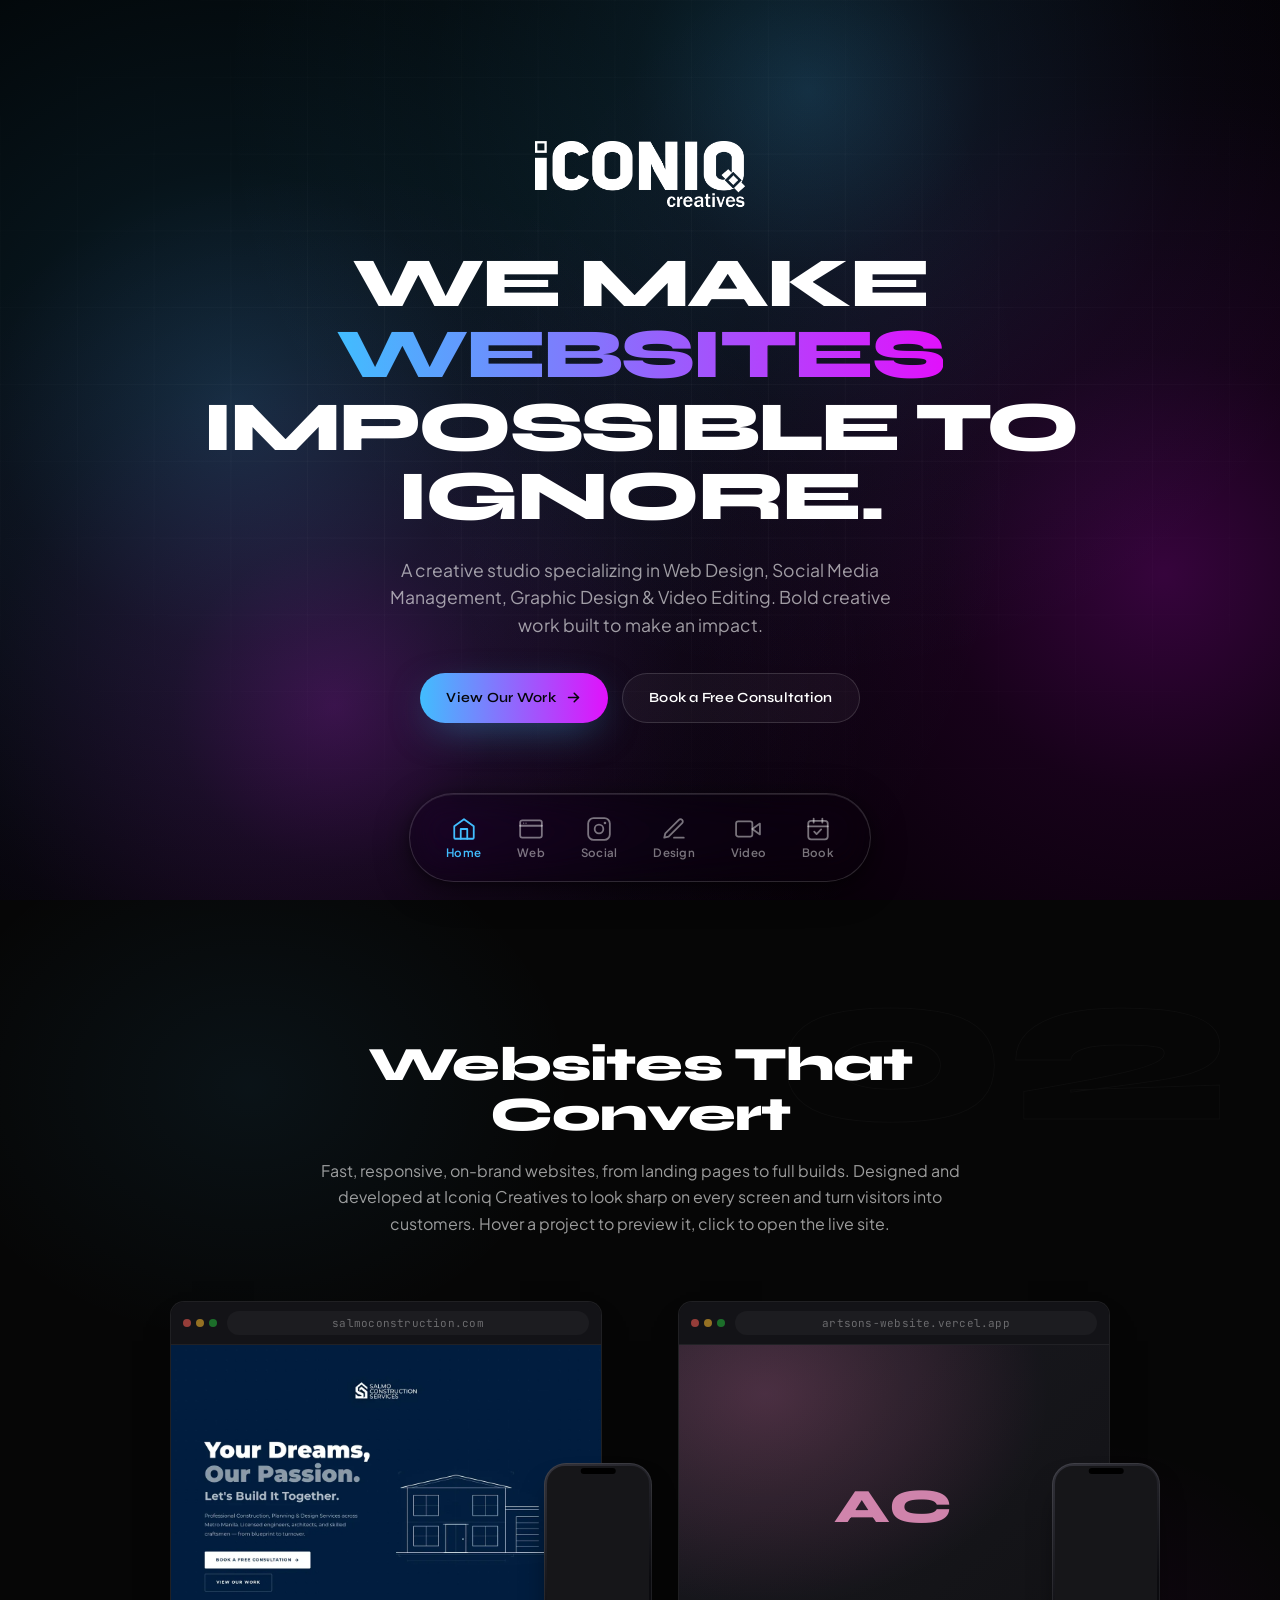
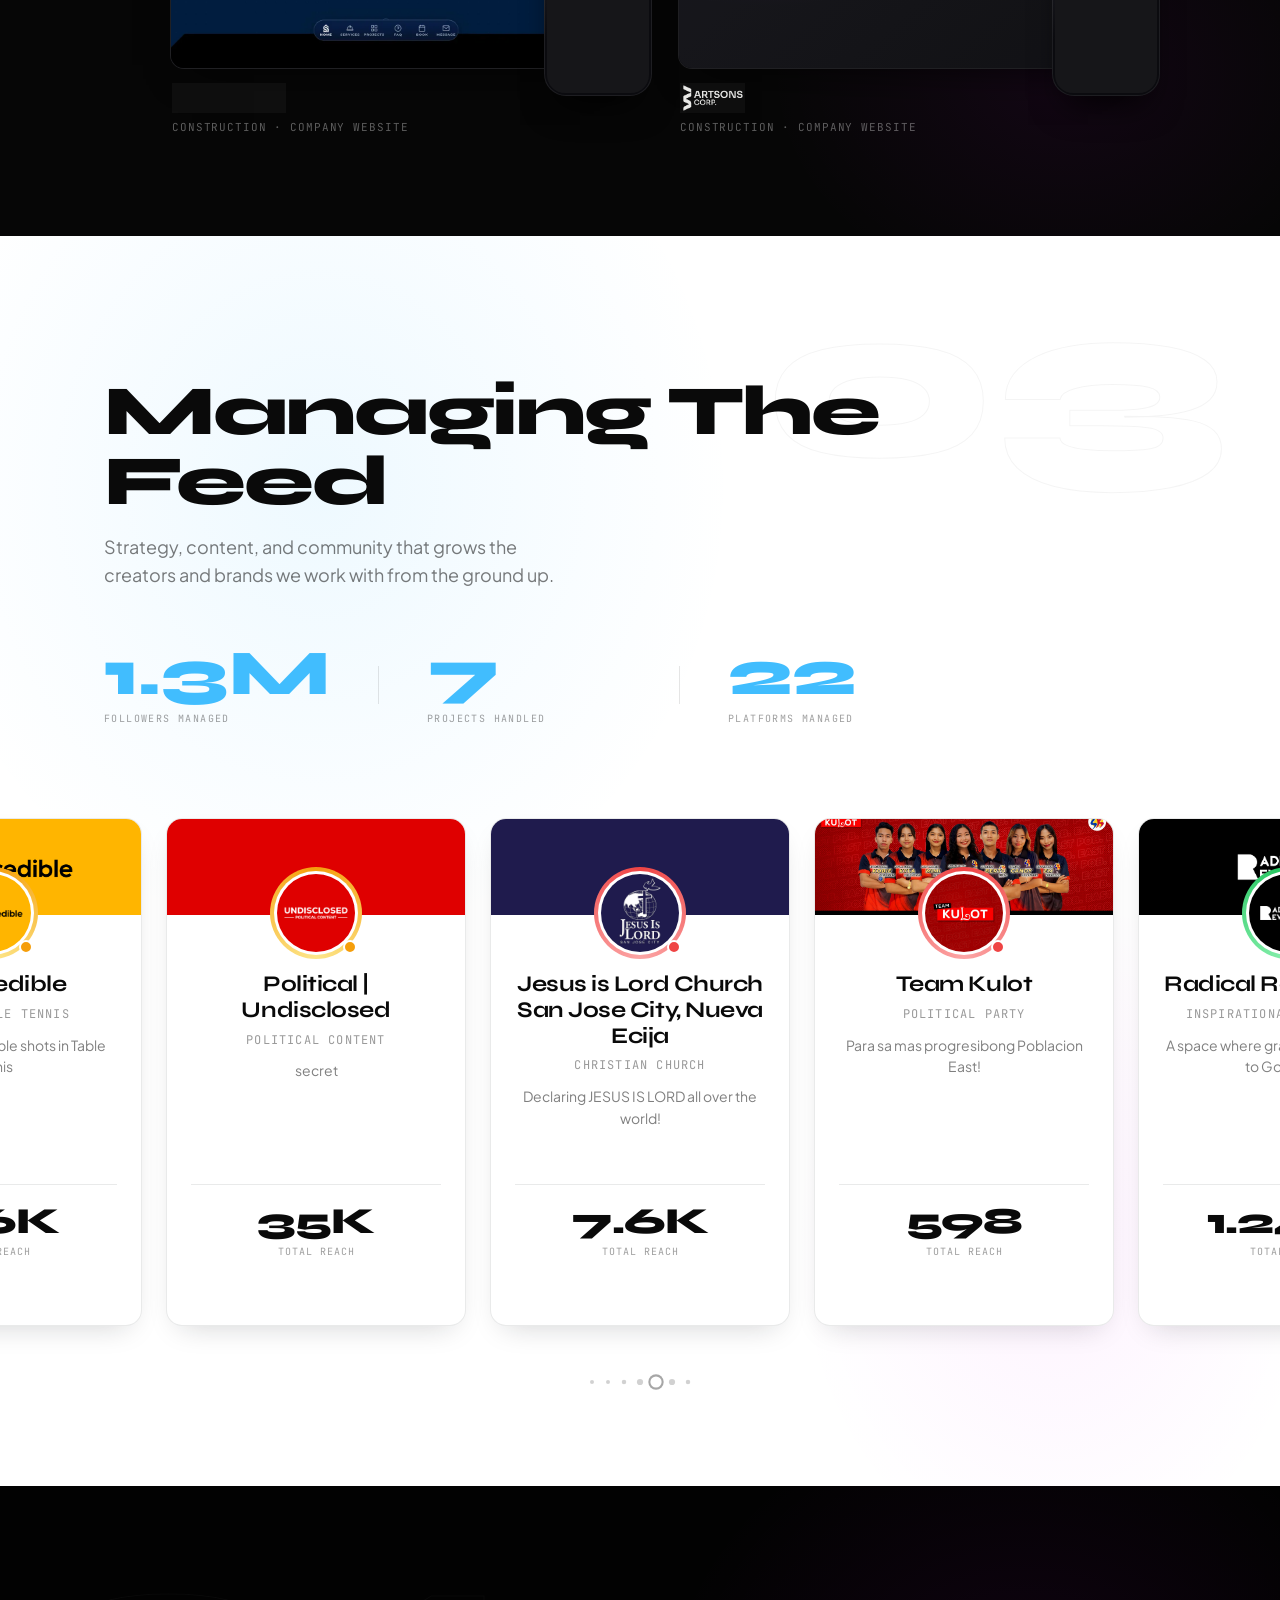
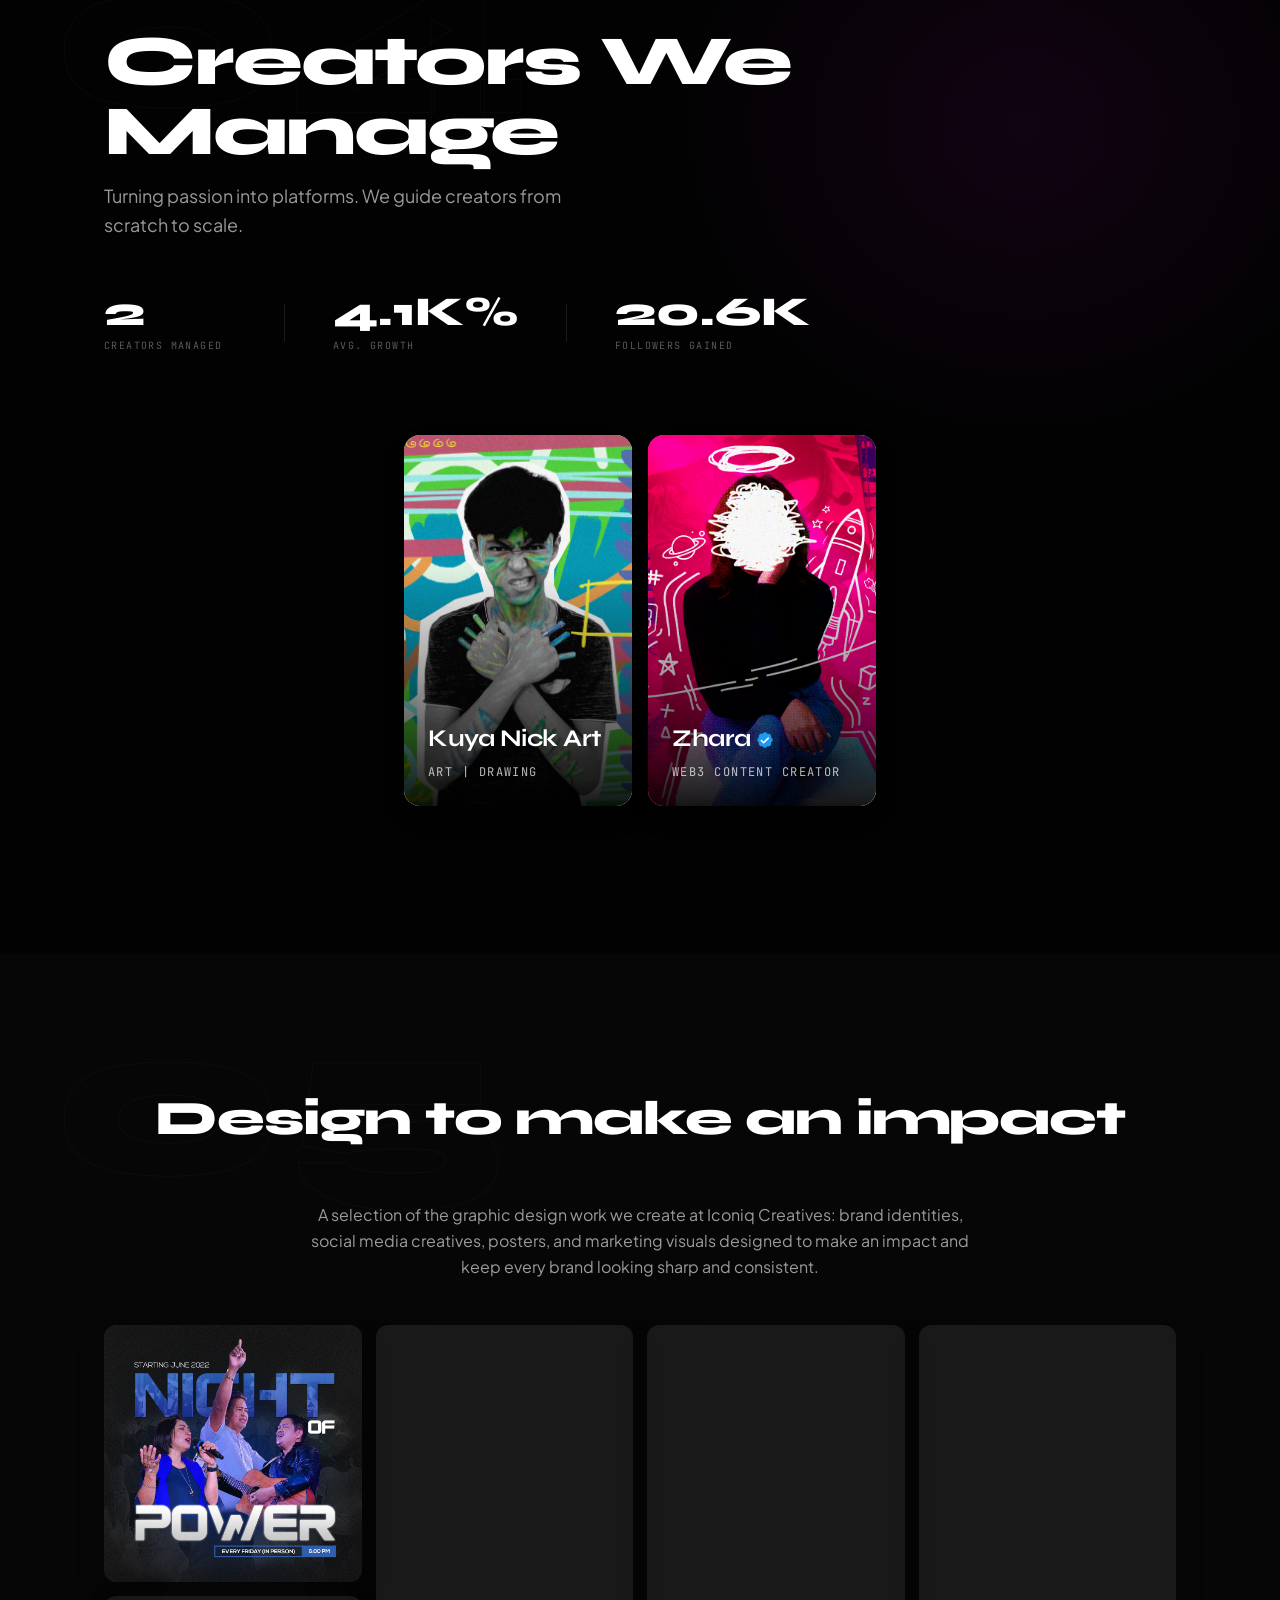
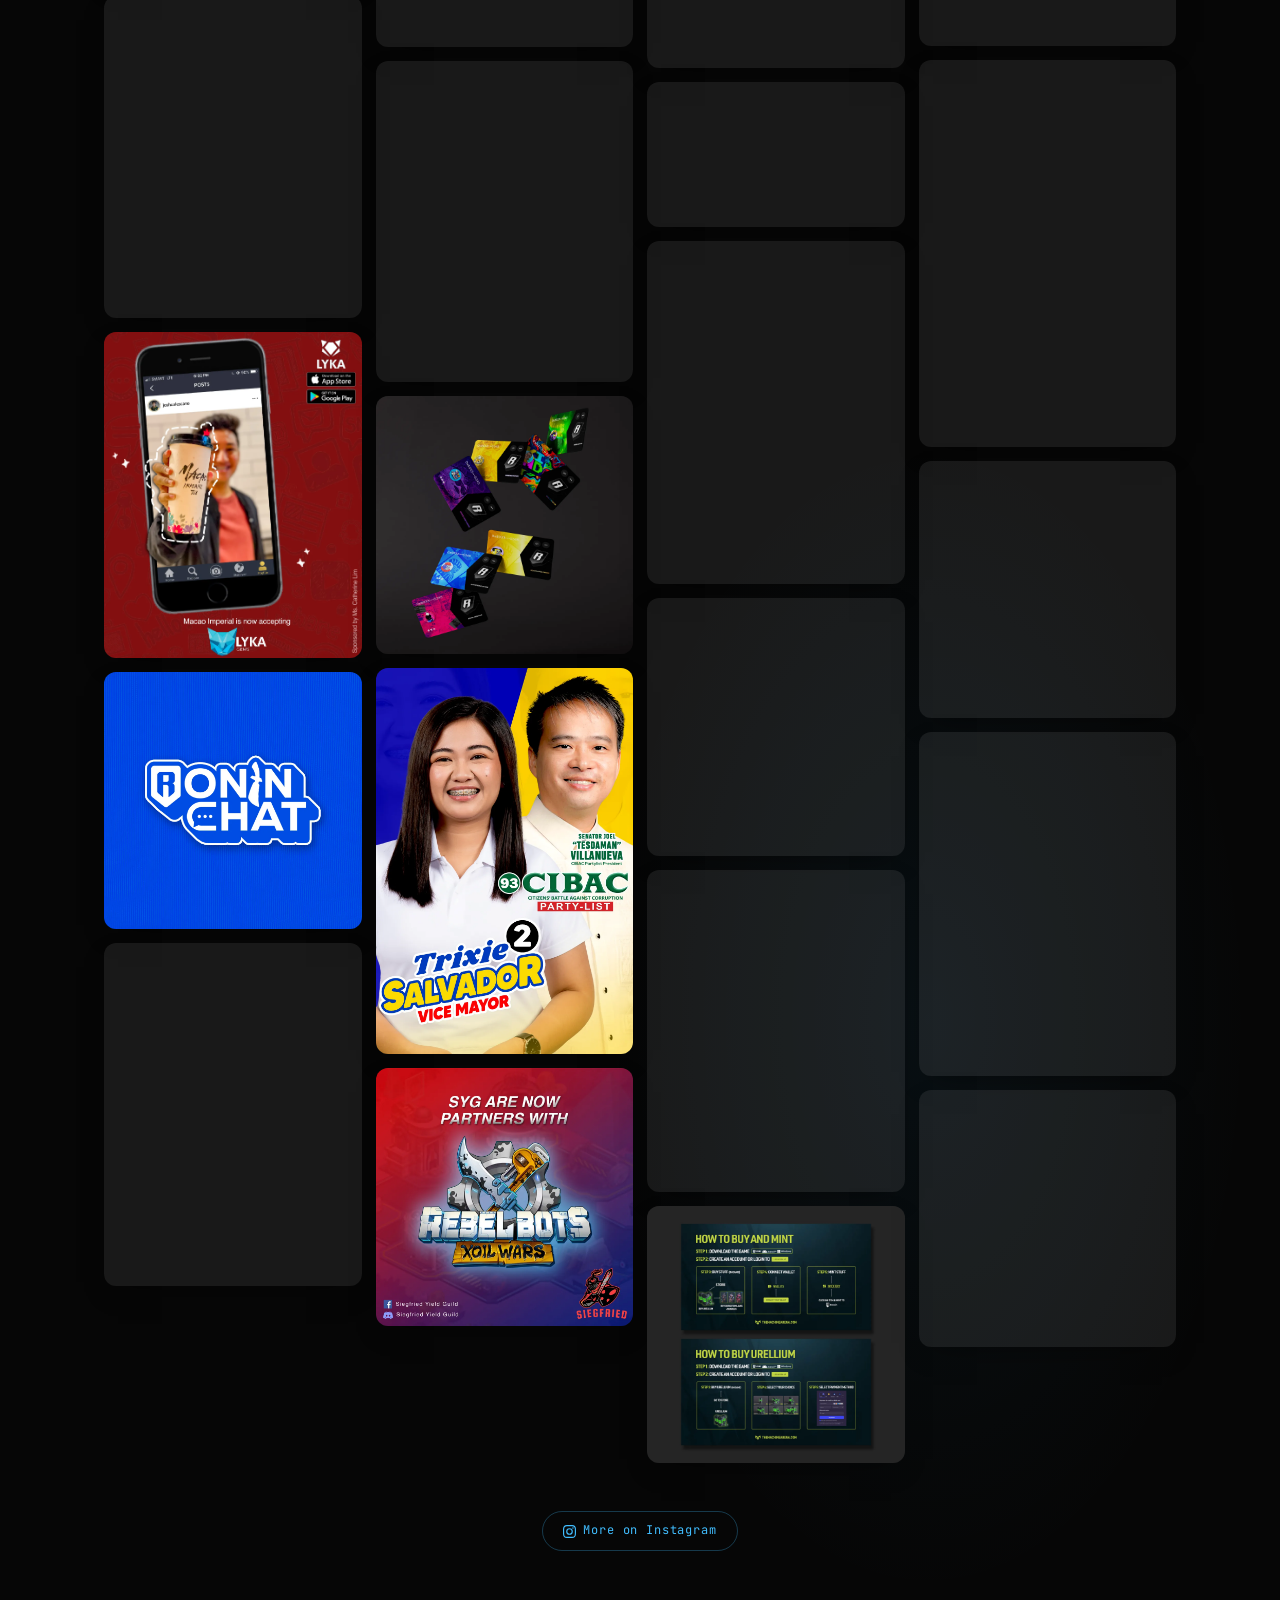
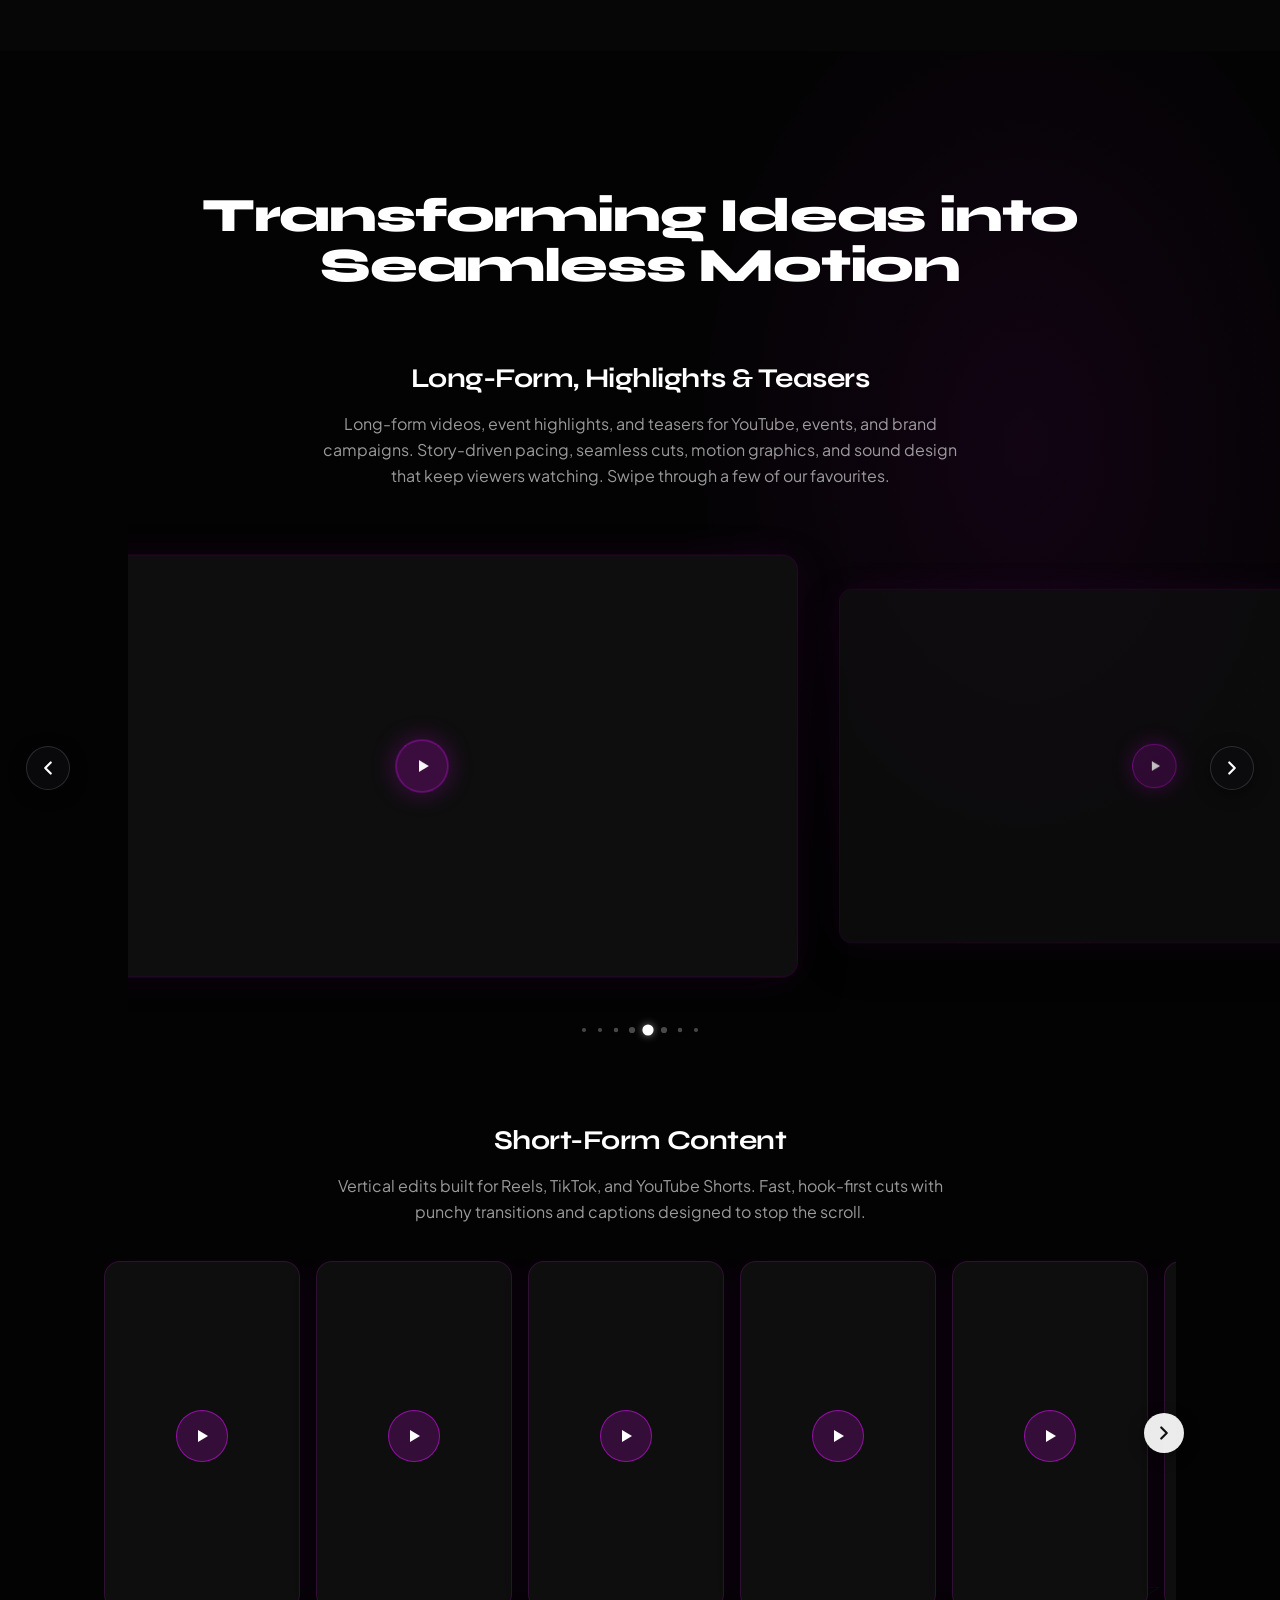
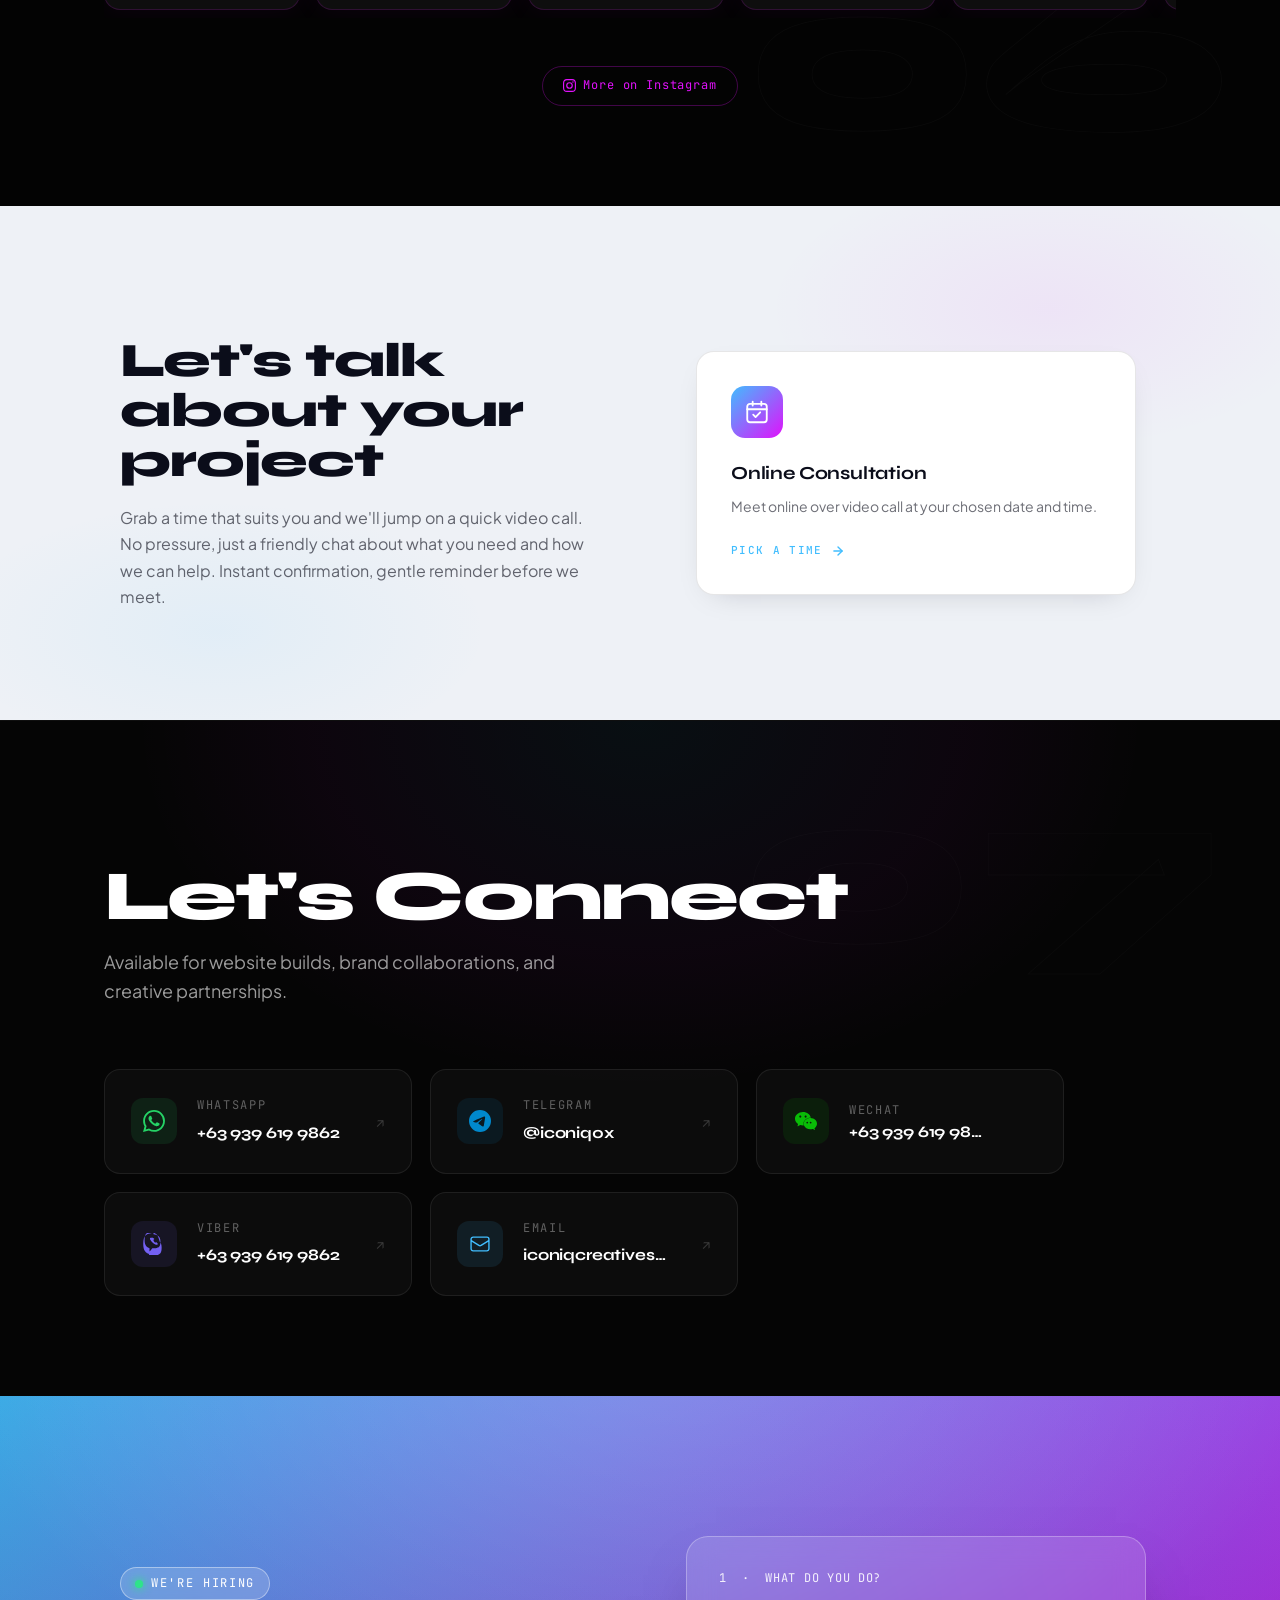
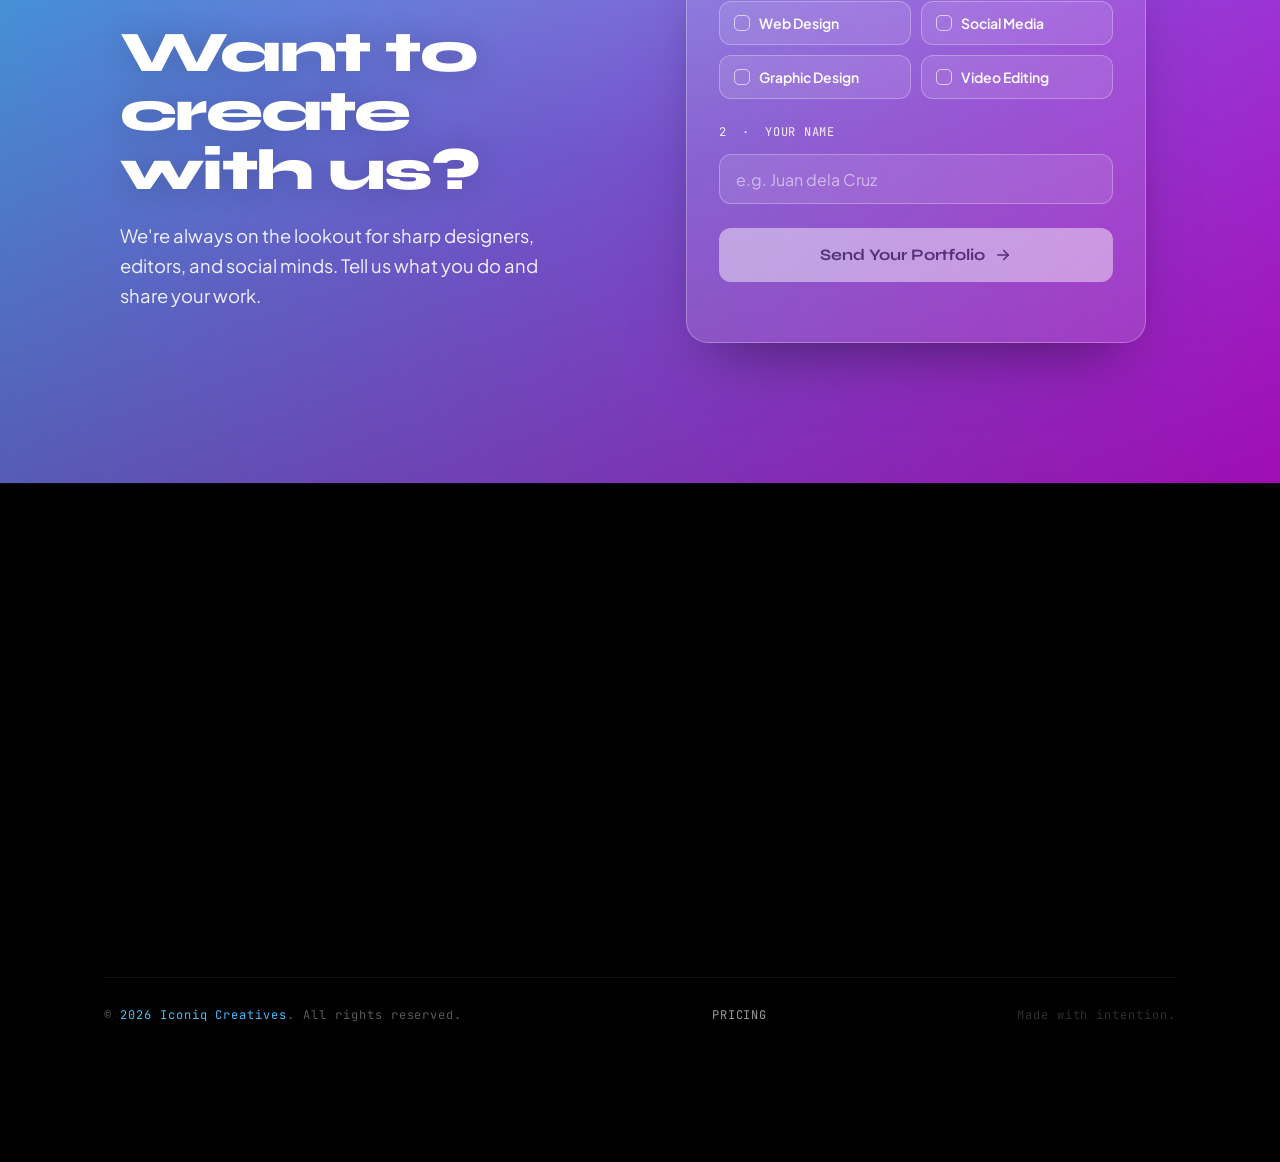
==== index.html @ 44862c03 "Nav lower on phones; pricing: video-only note toggles, move Social blurb to Custom - Nav: lower the " ====
<!DOCTYPE html>
<html lang="en">
<head>
  <meta charset="UTF-8">
  <meta name="viewport" content="width=device-width, initial-scale=1.0">
  <meta name="description" content="Iconiq Creatives is a creative agency for Web Design, Social Media Management, Graphic Design, and Video Editing.">
  <title>Iconiq Creatives | Creative Agency</title>

  <!-- Favicon (Iconiq Creatives logo) -->
  <link rel="icon" type="image/png" sizes="32x32" href="assets/images/favicon/favicon-32.png?v=4">
  <link rel="icon" type="image/png" sizes="48x48" href="assets/images/favicon/favicon-48.png?v=4">
  <link rel="icon" type="image/png" sizes="192x192" href="assets/images/favicon/favicon-192.png?v=4">
  <link rel="apple-touch-icon" sizes="180x180" href="assets/images/favicon/favicon-180.png?v=4">

  <!-- Google Fonts -->
  <link rel="preconnect" href="https://fonts.googleapis.com">
  <link rel="preconnect" href="https://fonts.gstatic.com" crossorigin>
  <link href="https://fonts.googleapis.com/css2?family=Syne:wght@400;600;700;800&family=Plus+Jakarta+Sans:ital,wght@0,300;0,400;0,500;0,600;0,700;1,400&family=JetBrains+Mono:wght@400;500&display=swap" rel="stylesheet">

  <!-- Styles -->
  <link rel="stylesheet" href="styles/nav.css?v=12">
  <link rel="stylesheet" href="styles/main.css?v=3">
  <link rel="stylesheet" href="styles/hero.css?v=8">
  <link rel="stylesheet" href="styles/website-design.css?v=12">
  <link rel="stylesheet" href="styles/social-media.css?v=33">
  <link rel="stylesheet" href="styles/mentorship.css?v=1">
  <link rel="stylesheet" href="styles/graphic-design.css?v=13">
  <link rel="stylesheet" href="styles/video-editing.css?v=35">
  <link rel="stylesheet" href="styles/book.css?v=5">
  <link rel="stylesheet" href="styles/contact.css?v=1">
  <link rel="stylesheet" href="styles/careers.css?v=6">
  <link rel="stylesheet" href="styles/footer.css?v=8">

  <!-- Chart.js -->
  <script src="https://cdn.jsdelivr.net/npm/chart.js@4.4.0/dist/chart.umd.min.js" defer></script>
</head>
<body>

  <!-- ═══════════════════════════════════════
       GLASS PILL NAV — fixed bottom, all devices
  ═══════════════════════════════════════ -->
  <nav class="site-nav" id="site-nav" aria-label="Main navigation">
    <div class="nav-pill" id="nav-pill">
      <span class="nav-indicator" id="nav-indicator" aria-hidden="true"></span>

      <a href="/" class="nav-item" data-section="hero" aria-label="Home">
        <svg class="nav-icon" viewBox="0 0 24 24" fill="none" stroke="currentColor" stroke-width="1.65" stroke-linecap="round" stroke-linejoin="round" aria-hidden="true">
          <path d="M3 9.5L12 3l9 6.5V20a1 1 0 0 1-1 1H4a1 1 0 0 1-1-1V9.5z"/>
          <path d="M9 21V12h6v9"/>
        </svg>
        <span class="nav-label">Home</span>
      </a>

      <a href="/web-design" class="nav-item" data-section="website-design" aria-label="Website Design">
        <svg class="nav-icon" viewBox="0 0 24 24" fill="none" stroke="currentColor" stroke-width="1.65" stroke-linecap="round" stroke-linejoin="round" aria-hidden="true">
          <rect x="2" y="4" width="20" height="16" rx="2"/>
          <line x1="2" y1="9" x2="22" y2="9"/>
          <circle cx="5.2" cy="6.6" r="0.6" fill="currentColor" stroke="none"/>
          <circle cx="7.4" cy="6.6" r="0.6" fill="currentColor" stroke="none"/>
        </svg>
        <span class="nav-label">Web</span>
      </a>

      <a href="/social-media" class="nav-item" data-section="social-media" aria-label="Social Media">
        <svg class="nav-icon" viewBox="0 0 24 24" fill="none" stroke="currentColor" stroke-width="1.65" stroke-linecap="round" stroke-linejoin="round" aria-hidden="true">
          <rect x="2" y="2" width="20" height="20" rx="5"/>
          <circle cx="12" cy="12" r="4"/>
          <circle cx="17.5" cy="6.5" r="1.2" fill="currentColor" stroke="none"/>
        </svg>
        <span class="nav-label">Social</span>
      </a>

      <a href="/graphic-design" class="nav-item" data-section="graphic-design" aria-label="Graphic Design">
        <svg class="nav-icon" viewBox="0 0 24 24" fill="none" stroke="currentColor" stroke-width="1.65" stroke-linecap="round" stroke-linejoin="round" aria-hidden="true">
          <path d="M12 20h9"/>
          <path d="M16.5 3.5a2.121 2.121 0 0 1 3 3L7 19l-4 1 1-4L16.5 3.5z"/>
        </svg>
        <span class="nav-label">Design</span>
      </a>

      <a href="/video-editing" class="nav-item" data-section="video-editing" aria-label="Video Editing">
        <svg class="nav-icon" viewBox="0 0 24 24" fill="none" stroke="currentColor" stroke-width="1.65" stroke-linecap="round" stroke-linejoin="round" aria-hidden="true">
          <polygon points="23 7 16 12 23 17 23 7"/>
          <rect x="1" y="5" width="15" height="14" rx="2"/>
        </svg>
        <span class="nav-label">Video</span>
      </a>

      <a href="/book" class="nav-item" data-section="book" aria-label="Book a consultation">
        <svg class="nav-icon" viewBox="0 0 24 24" fill="none" stroke="currentColor" stroke-width="1.65" stroke-linecap="round" stroke-linejoin="round" aria-hidden="true">
          <rect x="3" y="4.5" width="18" height="17" rx="2.5"/>
          <line x1="3" y1="9.5" x2="21" y2="9.5"/>
          <line x1="8" y1="2.5" x2="8" y2="6"/>
          <line x1="16" y1="2.5" x2="16" y2="6"/>
          <path d="M8.5 14.5l2.2 2.2 4.2-4.4"/>
        </svg>
        <span class="nav-label">Book</span>
      </a>

    </div>
  </nav>


  <!-- ═══════════════════════════════════════
       SECTION 01 — HERO
  ═══════════════════════════════════════ -->
  <section id="hero" class="hero" aria-label="Home — Iconiq Creatives">

    <canvas id="hero-canvas" aria-hidden="true"></canvas>
    <div class="hero-grid" aria-hidden="true"></div>

    <div class="hero-inner">

      <img class="hero-logo" src="assets/images/brands/iconiq-creatives-white.png" alt="Iconiq Creatives">

      <h1 class="hero-headline">
        <span class="hero-line hero-line--1">We make</span>
        <span class="hero-rotator" aria-live="polite" aria-atomic="true">
          <span class="hero-rotator-word" id="hero-rotating-title">brands</span>
        </span>
        <span class="hero-line hero-line--3">impossible to ignore.</span>
      </h1>

      <p class="hero-lead">A creative studio specializing in Web Design, Social Media Management, Graphic Design &amp; Video Editing. Bold creative work built to make an impact.</p>

      <div class="hero-actions">
        <a href="/web-design" class="hero-cta hero-cta--primary">
          View Our Work
          <svg viewBox="0 0 24 24" fill="none" stroke="currentColor" stroke-width="2.2" stroke-linecap="round" stroke-linejoin="round" aria-hidden="true"><path d="M5 12h14"/><path d="M13 6l6 6-6 6"/></svg>
        </a>
        <a href="/book" class="hero-cta hero-cta--ghost">
          Book a Free Consultation
        </a>
      </div>

    </div>

  </section>


  <!-- ═══════════════════════════════════════
       SECTION 02 — WEBSITE DESIGN
  ═══════════════════════════════════════ -->
  <section id="website-design" class="webd-section" aria-label="Website Design — Iconiq Creatives">

    <span class="webd-bg-num" aria-hidden="true">02</span>

    <div class="container">

      <!-- Heading -->
      <div class="webd-block-intro" data-reveal data-delay="40">
        <h2 class="webd-block-title">Websites That Convert</h2>
        <p class="webd-block-desc">Fast, responsive, on-brand websites, from landing pages to full builds. Designed and developed at Iconiq Creatives to look sharp on every screen and turn visitors into customers. Hover a project to preview it, click to open the live site.</p>
      </div>

      <!-- Gallery -->
      <div class="webd-grid" id="webd-grid" aria-label="Website portfolio">
        <!-- JS rendered -->
      </div>

    </div>

  </section>


  <!-- ═══════════════════════════════════════
       SECTION 03 — SOCIAL MEDIA MANAGER
  ═══════════════════════════════════════ -->
  <section id="social-media" class="social-media-section" aria-label="Social Media Management">

    <span class="sm-bg-num" aria-hidden="true">03</span>

    <div class="container">

      <header class="sm-header" data-reveal>
        <span class="sm-section-label">Social Media Management</span>
        <h2 class="sm-heading">Managing The Feed</h2>
        <p class="sm-subheading">Strategy, content, and community that grows the creators and brands we work with from the ground up.</p>
      </header>

      <div class="sm-stats-bar" data-reveal="scale" data-delay="200">
        <div class="sm-stat">
          <span class="sm-stat-value" id="sm-total-followers">—</span>
          <span class="sm-stat-label">Followers Managed</span>
        </div>
        <div class="sm-stat-divider" aria-hidden="true"></div>
        <div class="sm-stat">
          <span class="sm-stat-value" id="sm-active-brands">—</span>
          <span class="sm-stat-label">Projects Handled</span>
        </div>
        <div class="sm-stat-divider" aria-hidden="true"></div>
        <div class="sm-stat">
          <span class="sm-stat-value" id="sm-platform-count">—</span>
          <span class="sm-stat-label">Platforms Managed</span>
        </div>
      </div>

    </div>

    <div class="sm-row-wrap">
      <div class="sm-cards-row" id="sm-cards-row"
           role="list" aria-label="Brand portfolio">
        <!-- JS rendered -->
      </div>
      <div class="sm-dots" id="sm-dots" role="tablist" aria-label="Brand position"></div>
    </div>


  </section>


  <!-- ═══════════════════════════════════════
       SECTION 04 — CREATORS (managed)
  ═══════════════════════════════════════ -->
  <section id="mentorship" class="mentorship-section" aria-label="Creators we manage">

    <span class="ms-bg-num" aria-hidden="true">04</span>

    <div class="container">

      <header class="ms-header" data-reveal>
        <span class="ms-section-label">Creators</span>
        <h2 class="ms-heading">Creators We Manage</h2>
        <p class="ms-subheading">Turning passion into platforms. We guide creators from scratch to scale.</p>
      </header>

      <div class="ms-stats-bar" data-reveal="scale" data-delay="200">
        <div class="ms-stat">
          <span class="ms-stat-value" id="ms-total-mentees">—</span>
          <span class="ms-stat-label">Creators Managed</span>
        </div>
        <div class="ms-stat-divider" aria-hidden="true"></div>
        <div class="ms-stat">
          <span class="ms-stat-value" id="ms-avg-growth">—</span>
          <span class="ms-stat-label">Avg. Growth</span>
        </div>
        <div class="ms-stat-divider" aria-hidden="true"></div>
        <div class="ms-stat">
          <span class="ms-stat-value" id="ms-followers-gained">—</span>
          <span class="ms-stat-label">Followers Gained</span>
        </div>
      </div>

    </div>

    <div class="ms-row-wrap" data-reveal="right" data-delay="300">
      <div class="ms-cards-row" id="ms-cards-row"
           role="list" aria-label="Creators portfolio">
        <!-- JS rendered -->
      </div>
    </div>

    <div class="carousel-dots" id="ms-dots" aria-hidden="true"></div>

  </section>


  <!-- ═══════════════════════════════════════
       SECTION 05 — GRAPHIC DESIGN
  ═══════════════════════════════════════ -->
  <section id="graphic-design" class="graphic-design-section" aria-label="Graphic Design — Iconiq Creatives">

    <span class="gd-bg-num" aria-hidden="true">05</span>

    <div class="container">

      <!-- Eyebrow -->
      <div class="gd-eyebrow" data-reveal>
        <span class="gd-section-label">Graphic Design</span>
      </div>

      <!-- Brand hero -->
      <div class="gd-brand-hero gd-brand-hero--no-logo" data-reveal="blur" data-delay="60">
        <p class="gd-brand-tagline">Design to make an impact</p>
      </div>

      <!-- Description -->
      <div class="gd-block-intro" data-reveal data-delay="40">
        <p class="gd-block-desc">A selection of the graphic design work we create at Iconiq Creatives: brand identities, social media creatives, posters, and marketing visuals designed to make an impact and keep every brand looking sharp and consistent.</p>
      </div>

      <!-- Gallery -->
      <div class="gd-grid" id="gd-grid" aria-label="Design portfolio">
        <!-- JS rendered -->
      </div>

      <!-- Footer CTA -->
      <div class="gd-footer" data-reveal data-delay="160">
        <a
          href="https://www.instagram.com/iconiqcreatives"
          target="_blank"
          rel="noopener noreferrer"
          class="gd-footer-cta"
        ><svg width="15" height="15" viewBox="0 0 24 24" fill="currentColor" aria-hidden="true"><path d="M12 2.163c3.204 0 3.584.012 4.85.07 3.252.148 4.771 1.691 4.919 4.919.058 1.265.069 1.645.069 4.849 0 3.205-.012 3.584-.069 4.849-.149 3.225-1.664 4.771-4.919 4.919-1.266.058-1.644.07-4.85.07-3.204 0-3.584-.012-4.849-.07-3.26-.149-4.771-1.699-4.919-4.92-.058-1.265-.07-1.644-.07-4.849 0-3.204.013-3.583.07-4.849.149-3.227 1.664-4.771 4.919-4.919 1.266-.057 1.645-.069 4.849-.069zM12 0C8.741 0 8.333.014 7.053.072 2.695.272.273 2.69.073 7.052.014 8.333 0 8.741 0 12c0 3.259.014 3.668.072 4.948.2 4.358 2.618 6.78 6.98 6.98C8.333 23.986 8.741 24 12 24c3.259 0 3.668-.014 4.948-.072 4.354-.2 6.782-2.618 6.979-6.98.059-1.28.073-1.689.073-4.948 0-3.259-.014-3.667-.072-4.947-.196-4.354-2.617-6.78-6.979-6.98C15.668.014 15.259 0 12 0zm0 5.838a6.162 6.162 0 1 0 0 12.324 6.162 6.162 0 0 0 0-12.324zM12 16a4 4 0 1 1 0-8 4 4 0 0 1 0 8zm6.406-11.845a1.44 1.44 0 1 0 0 2.881 1.44 1.44 0 0 0 0-2.881z"/></svg>More on Instagram</a>
      </div>

    </div>

  </section>


  <!-- ═══════════════════════════════════════
       SECTION 06 — VIDEO EDITING
  ═══════════════════════════════════════ -->
  <section id="video-editing" class="video-editing-section" aria-label="Video Editing — Iconiq Creatives">

    <span class="ve-bg-num" aria-hidden="true">06</span>

    <div class="container">

      <!-- Eyebrow -->
      <div class="ve-eyebrow" data-reveal>
        <span class="ve-section-label">Video Editing</span>
      </div>

      <!-- Brand hero -->
      <div class="ve-brand-hero ve-brand-hero--no-logo" data-reveal="blur" data-delay="60">
        <p class="ve-brand-tagline">Transforming Ideas into Seamless Motion</p>
      </div>

      <!-- Long-form intro + description -->
      <div class="ve-block-intro" data-reveal data-delay="40">
        <h3 class="ve-block-title">Long-Form, Highlights &amp; Teasers</h3>
        <p class="ve-block-desc">Long-form videos, event highlights, and teasers for YouTube, events, and brand campaigns. Story-driven pacing, seamless cuts, motion graphics, and sound design that keep viewers watching. Swipe through a few of our favourites.</p>
      </div>

      <!-- Featured long-form videos — driven by the SAME carousel engine as the
           social section (window.__jlCarousel). Cards + dots are built by JS. -->
      <div id="ve-featured-wrap" data-videos='["EJIdI_-A-Xk","6p8lryIbvQE","E3RpCk8YmKU","TEBCascqbf4","S_UCS9ZfO5g","qQupumVFqUo","9wiyyZvJRCE","sdyGSssmxeg"]'>
        <div class="ve-video-stage">
          <div class="ve-video-row" id="ve-cards-row" role="list" aria-label="Featured long-form videos"><!-- video cards built by video-editing.js --></div>
          <button class="ve-varrow ve-varrow--prev" id="ve-vprev" type="button" aria-label="Previous video"><svg viewBox="0 0 24 24" fill="none" stroke="currentColor" stroke-width="2.4"><path d="M15 6l-6 6 6 6" stroke-linecap="round" stroke-linejoin="round"/></svg></button>
          <button class="ve-varrow ve-varrow--next" id="ve-vnext" type="button" aria-label="Next video"><svg viewBox="0 0 24 24" fill="none" stroke="currentColor" stroke-width="2.4"><path d="M9 6l6 6-6 6" stroke-linecap="round" stroke-linejoin="round"/></svg></button>
        </div>
        <div class="sm-dots" id="ve-video-dots" role="tablist" aria-label="Featured video position"></div>
      </div>

      <!-- Short-form intro + description -->
      <div class="ve-block-intro ve-block-intro--spaced" data-reveal data-delay="40">
        <h3 class="ve-block-title">Short-Form Content</h3>
        <p class="ve-block-desc">Vertical edits built for Reels, TikTok, and YouTube Shorts. Fast, hook-first cuts with punchy transitions and captions designed to stop the scroll.</p>
      </div>

      <!-- Vertical Videos — FB/IG Reels-style horizontal scroll -->
      <div class="ve-vertical-wrap">
        <div class="ve-vertical-grid" id="ve-reels-row">
          <div class="ve-vertical-card">
            <iframe
              src="https://www.youtube.com/embed/90gvlWp946k?rel=0&modestbranding=1&controls=0&loop=1&playlist=90gvlWp946k&enablejsapi=1"
              title="Vertical Video 1"
              allow="accelerometer; autoplay; clipboard-write; encrypted-media; gyroscope; picture-in-picture; web-share"
              allowfullscreen
            ></iframe>
            <div class="ve-play-overlay">
              <button class="ve-play-btn" aria-label="Play video">
                <svg width="20" height="20" viewBox="0 0 20 20" fill="none"><path d="M6 4L16 10L6 16V4Z" fill="currentColor"/></svg>
              </button>
            </div>
          </div>
          <div class="ve-vertical-card">
            <iframe
              src="https://www.youtube.com/embed/f7XnQdJDto8?rel=0&modestbranding=1&controls=0&loop=1&playlist=f7XnQdJDto8&enablejsapi=1"
              title="Vertical Video 2"
              allow="accelerometer; autoplay; clipboard-write; encrypted-media; gyroscope; picture-in-picture; web-share"
              allowfullscreen
            ></iframe>
            <div class="ve-play-overlay">
              <button class="ve-play-btn" aria-label="Play video">
                <svg width="20" height="20" viewBox="0 0 20 20" fill="none"><path d="M6 4L16 10L6 16V4Z" fill="currentColor"/></svg>
              </button>
            </div>
          </div>
          <div class="ve-vertical-card">
            <iframe
              src="https://www.youtube.com/embed/79od44LMhy0?rel=0&modestbranding=1&controls=0&loop=1&playlist=79od44LMhy0&enablejsapi=1"
              title="Vertical Video 3"
              allow="accelerometer; autoplay; clipboard-write; encrypted-media; gyroscope; picture-in-picture; web-share"
              allowfullscreen
            ></iframe>
            <div class="ve-play-overlay">
              <button class="ve-play-btn" aria-label="Play video">
                <svg width="20" height="20" viewBox="0 0 20 20" fill="none"><path d="M6 4L16 10L6 16V4Z" fill="currentColor"/></svg>
              </button>
            </div>
          </div>
          <div class="ve-vertical-card">
            <iframe
              src="https://www.youtube.com/embed/t_qIgjNwSb0?rel=0&modestbranding=1&controls=0&loop=1&playlist=t_qIgjNwSb0&enablejsapi=1"
              title="Vertical Video 4"
              allow="accelerometer; autoplay; clipboard-write; encrypted-media; gyroscope; picture-in-picture; web-share"
              allowfullscreen
            ></iframe>
            <div class="ve-play-overlay">
              <button class="ve-play-btn" aria-label="Play video">
                <svg width="20" height="20" viewBox="0 0 20 20" fill="none"><path d="M6 4L16 10L6 16V4Z" fill="currentColor"/></svg>
              </button>
            </div>
          </div>
          <div class="ve-vertical-card">
            <iframe
              src="https://www.youtube.com/embed/y3_785K3DZQ?rel=0&modestbranding=1&controls=0&loop=1&playlist=y3_785K3DZQ&enablejsapi=1"
              title="Vertical Video 5"
              allow="accelerometer; autoplay; clipboard-write; encrypted-media; gyroscope; picture-in-picture; web-share"
              allowfullscreen
            ></iframe>
            <div class="ve-play-overlay">
              <button class="ve-play-btn" aria-label="Play video">
                <svg width="20" height="20" viewBox="0 0 20 20" fill="none"><path d="M6 4L16 10L6 16V4Z" fill="currentColor"/></svg>
              </button>
            </div>
          </div>
          <div class="ve-vertical-card">
            <iframe
              src="https://www.youtube.com/embed/IrD1VoRCpz0?rel=0&modestbranding=1&controls=0&loop=1&playlist=IrD1VoRCpz0&enablejsapi=1"
              title="Vertical Video 6"
              allow="accelerometer; autoplay; clipboard-write; encrypted-media; gyroscope; picture-in-picture; web-share"
              allowfullscreen
            ></iframe>
            <div class="ve-play-overlay">
              <button class="ve-play-btn" aria-label="Play video">
                <svg width="20" height="20" viewBox="0 0 20 20" fill="none"><path d="M6 4L16 10L6 16V4Z" fill="currentColor"/></svg>
              </button>
            </div>
          </div>
        </div>
        <button class="ve-reels-arrow ve-reels-arrow--prev" id="ve-reels-prev" type="button" aria-label="Scroll left" hidden><svg viewBox="0 0 24 24" fill="none" stroke="currentColor" stroke-width="2.4"><path d="M15 6l-6 6 6 6" stroke-linecap="round" stroke-linejoin="round"/></svg></button>
        <button class="ve-reels-arrow ve-reels-arrow--next" id="ve-reels-next" type="button" aria-label="Scroll right"><svg viewBox="0 0 24 24" fill="none" stroke="currentColor" stroke-width="2.4"><path d="M9 6l6 6-6 6" stroke-linecap="round" stroke-linejoin="round"/></svg></button>
      </div>

      <!-- Footer CTAs -->
      <div class="ve-footer" data-reveal data-delay="100">
        <a
          href="https://www.instagram.com/iconiqcreatives"
          target="_blank"
          rel="noopener noreferrer"
          class="ve-footer-cta"
        ><svg width="15" height="15" viewBox="0 0 24 24" fill="currentColor" aria-hidden="true"><path d="M12 2.163c3.204 0 3.584.012 4.85.07 3.252.148 4.771 1.691 4.919 4.919.058 1.265.069 1.645.069 4.849 0 3.205-.012 3.584-.069 4.849-.149 3.225-1.664 4.771-4.919 4.919-1.266.058-1.644.07-4.85.07-3.204 0-3.584-.012-4.849-.07-3.26-.149-4.771-1.699-4.919-4.92-.058-1.265-.07-1.644-.07-4.849 0-3.204.013-3.583.07-4.849.149-3.227 1.664-4.771 4.919-4.919 1.266-.057 1.645-.069 4.849-.069zM12 0C8.741 0 8.333.014 7.053.072 2.695.272.273 2.69.073 7.052.014 8.333 0 8.741 0 12c0 3.259.014 3.668.072 4.948.2 4.358 2.618 6.78 6.98 6.98C8.333 23.986 8.741 24 12 24c3.259 0 3.668-.014 4.948-.072 4.354-.2 6.782-2.618 6.979-6.98.059-1.28.073-1.689.073-4.948 0-3.259-.014-3.667-.072-4.947-.196-4.354-2.617-6.78-6.979-6.98C15.668.014 15.259 0 12 0zm0 5.838a6.162 6.162 0 1 0 0 12.324 6.162 6.162 0 0 0 0-12.324zM12 16a4 4 0 1 1 0-8 4 4 0 0 1 0 8zm6.406-11.845a1.44 1.44 0 1 0 0 2.881 1.44 1.44 0 0 0 0-2.881z"/></svg>More on Instagram</a>
      </div>

    </div>

  </section>


  <!-- ═══════════════════════════════════════
       SECTION 06 — BOOK (Cal.com online consultation)
  ═══════════════════════════════════════ -->
  <section id="book" class="book-section" aria-labelledby="book-heading">

    <div class="container">

      <div class="book-layout">

      <div class="book-header" data-reveal>
        <h2 class="book-heading" id="book-heading">Let's talk about your project</h2>
        <p class="book-sub">Grab a time that suits you and we'll jump on a quick video call. No pressure, just a friendly chat about what you need and how we can help. Instant confirmation, gentle reminder before we meet.</p>
      </div>

      <div class="book-grid" data-reveal="scale" data-delay="150">

        <button type="button" class="book-card"
                data-cal-link="iconiqcreatives/60min"
                data-cal-config='{"layout":"month_view"}'
                aria-label="Book an online consultation over video call">
          <span class="book-icon" aria-hidden="true">
            <svg viewBox="0 0 24 24" fill="none" stroke="currentColor" stroke-width="1.7" stroke-linecap="round" stroke-linejoin="round"><rect x="3" y="4.5" width="18" height="17" rx="2.5"/><line x1="3" y1="9.5" x2="21" y2="9.5"/><line x1="8" y1="2.5" x2="8" y2="6"/><line x1="16" y1="2.5" x2="16" y2="6"/><path d="M8.5 14.5l2.2 2.2 4.2-4.4"/></svg>
          </span>
          <span class="book-card-body">
            <span class="book-card-title">Online Consultation</span>
            <span class="book-card-desc">Meet online over video call at your chosen date and time.</span>
          </span>
          <span class="book-card-cta">Pick a time
            <svg viewBox="0 0 24 24" fill="none" stroke="currentColor" stroke-width="2.4" stroke-linecap="round" stroke-linejoin="round" aria-hidden="true"><line x1="5" y1="12" x2="19" y2="12"/><polyline points="12 5 19 12 12 19"/></svg>
          </span>
        </button>

      </div>

      </div>
    </div>

  </section>


  <!-- ═══════════════════════════════════════
       SECTION 07 — CONTACT
  ═══════════════════════════════════════ -->
  <section id="contact" class="contact-section" aria-label="Contact">

    <span class="ct-bg-num" aria-hidden="true">07</span>

    <div class="container">

      <header class="ct-header" data-reveal>
        <span class="ct-section-label">Contact</span>
        <h2 class="ct-heading">Let's Connect</h2>
        <p class="ct-subheading">Available for website builds, brand collaborations, and creative partnerships.</p>
      </header>

      <div class="ct-grid" data-reveal="scale" data-delay="200">

        <a href="https://wa.me/639396199862" target="_blank" rel="noopener noreferrer"
           class="ct-btn ct-whatsapp" aria-label="WhatsApp (opens in new tab)">
          <div class="ct-btn-icon">
            <svg viewBox="0 0 24 24" fill="currentColor" aria-hidden="true"><path d="M17.472 14.382c-.297-.149-1.758-.867-2.03-.967-.273-.099-.471-.148-.67.15-.197.297-.767.966-.94 1.164-.173.199-.347.223-.644.075-.297-.15-1.255-.463-2.39-1.475-.883-.788-1.48-1.761-1.653-2.059-.173-.297-.018-.458.13-.606.134-.133.298-.347.446-.52.149-.174.198-.298.298-.497.099-.198.05-.371-.025-.52-.075-.149-.669-1.612-.916-2.207-.242-.579-.487-.5-.669-.51-.173-.008-.371-.01-.57-.01-.198 0-.52.074-.792.372-.272.297-1.04 1.016-1.04 2.479 0 1.462 1.065 2.875 1.213 3.074.149.198 2.096 3.2 5.077 4.487.709.306 1.262.489 1.694.625.712.227 1.36.195 1.871.118.571-.085 1.758-.719 2.006-1.413.248-.694.248-1.289.173-1.413-.074-.124-.272-.198-.57-.347m-5.421 7.403h-.004a9.87 9.87 0 0 1-5.031-1.378l-.361-.214-3.741.982.998-3.648-.235-.374a9.86 9.86 0 0 1-1.51-5.26c.001-5.45 4.436-9.884 9.888-9.884 2.64 0 5.122 1.03 6.988 2.898a9.825 9.825 0 0 1 2.893 6.994c-.003 5.45-4.437 9.884-9.885 9.884m8.413-18.297A11.815 11.815 0 0 0 12.05 0C5.495 0 .16 5.335.157 11.892c0 2.096.547 4.142 1.588 5.945L.057 24l6.305-1.654a11.882 11.882 0 0 0 5.683 1.448h.005c6.554 0 11.89-5.335 11.893-11.893a11.821 11.821 0 0 0-3.48-8.413z"/></svg>
          </div>
          <div class="ct-btn-body">
            <span class="ct-btn-label">WhatsApp</span>
            <span class="ct-btn-value">+63 939 619 9862</span>
          </div>
          <span class="ct-btn-arrow" aria-hidden="true">↗</span>
        </a>

        <a href="https://t.me/iconiq0x" target="_blank" rel="noopener noreferrer"
           class="ct-btn ct-telegram" aria-label="Telegram (opens in new tab)">
          <div class="ct-btn-icon">
            <svg viewBox="0 0 24 24" fill="currentColor" aria-hidden="true"><path d="M11.944 0A12 12 0 0 0 0 12a12 12 0 0 0 12 12 12 12 0 0 0 12-12A12 12 0 0 0 12 0a12 12 0 0 0-.056 0zm4.962 7.224c.1-.002.321.023.465.14a.506.506 0 0 1 .171.325c.016.093.036.306.02.472-.18 1.898-.962 6.502-1.36 8.627-.168.9-.499 1.201-.82 1.23-.696.065-1.225-.46-1.9-.902-1.056-.693-1.653-1.124-2.678-1.8-1.185-.78-.417-1.21.258-1.91.177-.184 3.247-2.977 3.307-3.23.007-.032.014-.15-.056-.212s-.174-.041-.249-.024c-.106.024-1.793 1.14-5.061 3.345-.48.33-.913.49-1.302.48-.428-.008-1.252-.241-1.865-.44-.752-.245-1.349-.374-1.297-.789.027-.216.325-.437.893-.663 3.498-1.524 5.83-2.529 6.998-3.014 3.332-1.386 4.025-1.627 4.476-1.635z"/></svg>
          </div>
          <div class="ct-btn-body">
            <span class="ct-btn-label">Telegram</span>
            <span class="ct-btn-value">@iconiq0x</span>
          </div>
          <span class="ct-btn-arrow" aria-hidden="true">↗</span>
        </a>

        <button type="button" class="ct-btn ct-wechat"
                onclick="navigator.clipboard.writeText('+639396199862').then(() => { const v = this.querySelector('.ct-btn-value'); const o = v.textContent; v.textContent = 'Copied!'; setTimeout(() => v.textContent = o, 2000); })"
                aria-label="WeChat — click to copy number">
          <div class="ct-btn-icon">
            <svg viewBox="0 0 24 24" fill="currentColor" aria-hidden="true"><path d="M8.691 2.188C3.891 2.188 0 5.476 0 9.53c0 2.212 1.17 4.203 3.002 5.55a.59.59 0 0 1 .213.665l-.39 1.48c-.019.07-.048.141-.048.213 0 .163.13.295.29.295a.326.326 0 0 0 .167-.054l1.903-1.114a.864.864 0 0 1 .717-.098 10.16 10.16 0 0 0 2.837.403c.276 0 .543-.027.811-.05-.857-2.578.157-4.972 1.932-6.446 1.703-1.415 3.882-1.98 5.853-1.838-.576-3.583-4.196-6.348-8.596-6.348zM5.785 5.991c.642 0 1.162.529 1.162 1.18a1.17 1.17 0 0 1-1.162 1.178A1.17 1.17 0 0 1 4.623 7.17c0-.651.52-1.18 1.162-1.18zm5.813 0c.642 0 1.162.529 1.162 1.18a1.17 1.17 0 0 1-1.162 1.178 1.17 1.17 0 0 1-1.162-1.178c0-.651.52-1.18 1.162-1.18zm5.34 2.867c-1.797-.052-3.746.512-5.28 1.786-1.72 1.428-2.687 3.72-1.78 6.22.942 2.453 3.666 4.229 6.884 4.229.826 0 1.622-.12 2.361-.336a.722.722 0 0 1 .598.082l1.584.926a.272.272 0 0 0 .14.047c.134 0 .24-.111.24-.247 0-.06-.023-.12-.038-.177l-.327-1.233a.582.582 0 0 1-.023-.156.49.49 0 0 1 .201-.398C23.024 18.48 24 16.82 24 14.98c0-3.21-2.931-5.837-7.062-6.122zm-3.569 3.905c.546 0 .989.441.989.983a.99.99 0 0 1-.989.982.99.99 0 0 1-.989-.982c0-.542.443-.983.989-.983zm3.687 0c.549 0 .994.441.994.983a.99.99 0 0 1-.994.982.99.99 0 0 1-.995-.982c0-.542.447-.983.995-.983z"/></svg>
          </div>
          <div class="ct-btn-body">
            <span class="ct-btn-label">WeChat</span>
            <span class="ct-btn-value">+63 939 619 9862</span>
          </div>
          <span class="ct-copy-hint" aria-hidden="true">Copy</span>
        </button>

        <a href="viber://chat?number=+639396199862" target="_blank" rel="noopener noreferrer"
           class="ct-btn ct-viber" aria-label="Viber (opens in new tab)">
          <div class="ct-btn-icon">
            <svg viewBox="0 0 24 24" fill="currentColor" aria-hidden="true"><path d="M11.399.002C9.474.028 5.331.344 3.015 2.467 1.03 4.447.36 7.314.285 10.89c-.074 3.578-.15 10.283 6.298 12.094h.007l-.007 2.773s-.043.812.504.976c.63.194.988-.39 1.588-1.031.33-.346.773-.854 1.116-1.25 3.06.258 5.415-.332 5.682-.418.618-.2 4.116-.648 4.686-5.28.588-4.782-.29-7.803-1.877-9.162l-.004-.003C16.565 1.85 14.001.054 11.399.002zm.072 1.44c2.337.028 4.662 1.464 5.75 2.51 1.404 1.214 2.143 3.895 1.633 8.104-.454 3.687-3.079 4.08-3.608 4.247-.232.075-2.33.594-4.97.42l-.04.044s-2.05 2.47-2.69 3.115c-.1.104-.213.145-.29.126-.12-.031-.154-.167-.153-.369l.019-3.114C1.637 15.076 1.71 9.576 1.77 6.77c.063-2.81.613-5.1 2.27-6.51 1.835-1.754 5.16-.83 7.431-.818zM8.43 5.28a.664.664 0 0 0-.083.008c-.46.053-.701.321-.744.784-.047.514.103.95.357 1.363 1.068 1.745 2.39 3.152 4.005 4.274.673.464 1.393.842 2.171 1.075.462.14.936.17 1.373-.065.282-.153.5-.41.574-.726.047-.202-.02-.436-.158-.596l-.992-1.131c-.183-.21-.461-.278-.705-.145l-.587.318c-.212.114-.475.073-.643-.101a6.744 6.744 0 0 1-1.63-2.406c-.076-.21-.018-.445.148-.585l.534-.44c.205-.168.254-.46.117-.682L11.17 5.59c-.148-.24-.41-.332-.663-.313a2.1 2.1 0 0 0-.077.003z"/></svg>
          </div>
          <div class="ct-btn-body">
            <span class="ct-btn-label">Viber</span>
            <span class="ct-btn-value">+63 939 619 9862</span>
          </div>
          <span class="ct-btn-arrow" aria-hidden="true">↗</span>
        </a>

        <a href="mailto:iconiqcreatives@gmail.com"
           class="ct-btn ct-email" aria-label="Send email">
          <div class="ct-btn-icon">
            <svg viewBox="0 0 24 24" fill="none" stroke="currentColor" stroke-width="1.5" aria-hidden="true"><path stroke-linecap="round" stroke-linejoin="round" d="M21.75 6.75v10.5a2.25 2.25 0 01-2.25 2.25h-15a2.25 2.25 0 01-2.25-2.25V6.75m19.5 0A2.25 2.25 0 0019.5 4.5h-15a2.25 2.25 0 00-2.25 2.25m19.5 0v.243a2.25 2.25 0 01-1.07 1.916l-7.5 4.615a2.25 2.25 0 01-2.36 0L3.32 8.91a2.25 2.25 0 01-1.07-1.916V6.75"/></svg>
          </div>
          <div class="ct-btn-body">
            <span class="ct-btn-label">Email</span>
            <span class="ct-btn-value">iconiqcreatives@gmail.com</span>
          </div>
          <span class="ct-btn-arrow" aria-hidden="true">↗</span>
        </a>

      </div>

    </div>

  </section>


  <!-- ═══════════════════════════════════════
       SECTION 08 — CAREERS (brand gradient)
  ═══════════════════════════════════════ -->
  <section id="careers" class="careers-section" aria-labelledby="careers-heading">

    <div class="container">
      <div class="careers-inner" data-reveal>

        <div class="careers-copy">
          <span class="careers-kicker">We're hiring</span>
          <h2 class="careers-heading" id="careers-heading">Want to create with us?</h2>
          <p class="careers-sub">We're always on the lookout for sharp designers, editors, and social minds. Tell us what you do and share your work.</p>
        </div>

        <div class="careers-card">

          <div class="careers-field">
            <label class="careers-label" id="careers-roles-label">1 &nbsp;·&nbsp; What do you do?</label>
            <div class="careers-roles" id="careers-roles" role="group" aria-labelledby="careers-roles-label">
              <button type="button" class="careers-role" data-role="Web Design" aria-pressed="false">Web Design</button>
              <button type="button" class="careers-role" data-role="Social Media" aria-pressed="false">Social Media</button>
              <button type="button" class="careers-role" data-role="Graphic Design" aria-pressed="false">Graphic Design</button>
              <button type="button" class="careers-role" data-role="Video Editing" aria-pressed="false">Video Editing</button>
            </div>
          </div>

          <div class="careers-field">
            <label class="careers-label" for="careers-name">2 &nbsp;·&nbsp; Your name</label>
            <input type="text" id="careers-name" class="careers-name" placeholder="e.g. Juan dela Cruz" aria-label="Your name" autocomplete="name">
          </div>

          <a class="careers-cta is-disabled" id="careers-apply" aria-disabled="true" href="mailto:iconiqcreatives@gmail.com?subject=Careers%20Application">
            Send Your Portfolio
            <svg viewBox="0 0 24 24" fill="none" stroke="currentColor" stroke-width="2.2" stroke-linecap="round" stroke-linejoin="round" aria-hidden="true"><path d="M5 12h14"/><path d="M13 6l6 6-6 6"/></svg>
          </a>

          <p class="careers-note" id="careers-note" role="alert" aria-live="polite"></p>

        </div>

      </div>
    </div>

  </section>


  <!-- ═══════════════════════════════════════
       SECTION 09 — FOOTER
  ═══════════════════════════════════════ -->
  <footer id="footer" class="footer-section" aria-label="Footer">

    <div class="container">

      <div class="footer-main" data-reveal>

        <div class="footer-identity">
          <img class="footer-logo" src="assets/images/brands/iconiq-creatives-white.png" alt="Iconiq Creatives">
          <p class="footer-role">Creative Agency</p>
          <div class="footer-subtitle-wrap" aria-live="polite" aria-atomic="true">
            <span class="footer-rotating-title" id="footer-rotating-title">Web Design</span>
          </div>
          <p class="footer-tagline">A creative studio specializing in Web Design, Social Media Management, Graphic Design &amp; Video Editing. Bold creative work built to make an impact.</p>
        </div>

        <div class="footer-contact">
          <a href="mailto:iconiqcreatives@gmail.com"
             class="footer-email-link"
             aria-label="Send email to Iconiq Creatives">
            iconiqcreatives@gmail.com
          </a>

          <nav class="footer-socials" aria-label="Social links">
            <a href="https://www.instagram.com/iconiqcreatives"
               target="_blank" rel="noopener noreferrer"
               class="footer-social-link"
               aria-label="Instagram (opens in new tab)">
              <svg class="footer-social-icon" viewBox="0 0 24 24" fill="currentColor" aria-hidden="true">
                <path d="M12 2.163c3.204 0 3.584.012 4.85.07 3.252.148 4.771 1.691 4.919 4.919.058 1.265.069 1.645.069 4.849 0 3.205-.012 3.584-.069 4.849-.149 3.225-1.664 4.771-4.919 4.919-1.266.058-1.644.07-4.85.07-3.204 0-3.584-.012-4.849-.07-3.26-.149-4.771-1.699-4.919-4.92-.058-1.265-.07-1.644-.07-4.849 0-3.204.013-3.583.07-4.849.149-3.227 1.664-4.771 4.919-4.919 1.266-.057 1.645-.069 4.849-.069zM12 0C8.741 0 8.333.014 7.053.072 2.695.272.273 2.69.073 7.052.014 8.333 0 8.741 0 12c0 3.259.014 3.668.072 4.948.2 4.358 2.618 6.78 6.98 6.98C8.333 23.986 8.741 24 12 24c3.259 0 3.668-.014 4.948-.072 4.354-.2 6.782-2.618 6.979-6.98.059-1.28.073-1.689.073-4.948 0-3.259-.014-3.667-.072-4.947-.196-4.354-2.617-6.78-6.979-6.98C15.668.014 15.259 0 12 0zm0 5.838a6.162 6.162 0 1 0 0 12.324 6.162 6.162 0 0 0 0-12.324zM12 16a4 4 0 1 1 0-8 4 4 0 0 1 0 8zm6.406-11.845a1.44 1.44 0 1 0 0 2.881 1.44 1.44 0 0 0 0-2.881z"/>
              </svg>
            </a>
          </nav>
        </div>

      </div>

      <div class="footer-divider" aria-hidden="true"></div>

      <div class="footer-bottom">
        <p class="footer-copy">
          &copy; <span id="footer-year"></span> <span>Iconiq Creatives</span>. All rights reserved.
        </p>
        <nav class="footer-links" aria-label="Footer links">
          <a class="footer-link" href="/pricing">Pricing</a>
        </nav>
        <p class="footer-made">Made with intention.</p>
      </div>

    </div>

  </footer>


  <!-- Scripts — dependency order -->
  <script src="scripts/nav.js?v=9"></script>
  <script src="scripts/hero.js?v=4"></script>
  <script src="scripts/data-loader.js?v=5"></script>
  <script src="scripts/website-design.js?v=14"></script>
  <script src="scripts/social-media.js?v=36"></script>
  <script src="scripts/mentorship.js?v=1"></script>
  <script src="scripts/graphic-design.js?v=9"></script>
  <script src="scripts/video-editing.js?v=20"></script>
  <script src="scripts/main.js?v=5"></script>
  <script src="scripts/careers.js?v=2"></script>

  <!-- Cal.com embed — powers the "Book a Consultation" popup (button uses data-cal-link) -->
  <script>
    (function (C, A, L) { let p = function (a, ar) { a.q.push(ar); }; let d = C.document; C.Cal = C.Cal || function () { let cal = C.Cal; let ar = arguments; if (!cal.loaded) { cal.ns = {}; cal.q = cal.q || []; d.head.appendChild(d.createElement("script")).src = A; cal.loaded = true; } if (ar[0] === L) { const api = function () { p(api, arguments); }; const namespace = ar[1]; api.q = api.q || []; if (typeof namespace === "string") { cal.ns[namespace] = cal.ns[namespace] || api; p(cal.ns[namespace], ar); p(cal, ["initNamespace", namespace]); } else p(cal, ar); return; } p(cal, ar); }; })(window, "https://app.cal.com/embed/embed.js", "init");
    Cal("init", { origin: "https://cal.com" });
    Cal("ui", { hideEventTypeDetails: false, layout: "month_view" });
  </script>

</body>
</html>
---- styles/nav.css ----
/* ═══════════════════════════════════════════════════════
   NAV.CSS — Apple liquid-glass bottom pill  v3
   Fixed at bottom on ALL devices. No hamburger.

   CENTERING: uses left:0/right:0 + flexbox — NOT
   transform:translateX(-50%) — to avoid iOS Safari bug
   where position:fixed + transform gets clipped by
   body overflow-x:hidden.
═══════════════════════════════════════════════════════ */

/* ── Body clearance so content doesn't hide under pill ─ */
body {
  padding-bottom: 80px; /* fallback */
}

@supports (padding: env(safe-area-inset-bottom)) {
  body {
    padding-bottom: calc(80px + env(safe-area-inset-bottom));
  }
}

/* ═══════════════════════════════════════════════════
   NAV WRAPPER
   Full-width fixed strip, flexbox-centered pill inside
═══════════════════════════════════════════════════ */

.site-nav {
  position: fixed;
  bottom: 18px;
  left: 0;
  right: 0;
  z-index: 1001;
  display: flex;
  justify-content: center;
  align-items: center;
  pointer-events: none; /* pill handles touches */
}

@supports (padding: env(safe-area-inset-bottom)) {
  .site-nav {
    bottom: calc(18px + env(safe-area-inset-bottom));
  }
}

/* ═══════════════════════════════════════════════════
   GLASS PILL
═══════════════════════════════════════════════════ */

.nav-pill {
  position: relative;
  display: flex;
  align-items: center;
  gap: 0;
  padding: 12px 18px;
  pointer-events: auto;

  /* Solid fallback for browsers without backdrop-filter */
  background: rgba(15, 15, 15, 0.82);
  border: 1px solid rgba(255, 255, 255, 0.15);
  border-radius: 9999px;
  box-shadow:
    0 8px 32px rgba(0, 0, 0, 0.5),
    0 2px 8px rgba(0, 0, 0, 0.3),
    inset 0 1px 0 rgba(255, 255, 255, 0.10);

  transition:
    padding 300ms ease,
    background 300ms ease,
    box-shadow 300ms ease;
}

/* Glassmorphism where supported */
@supports (backdrop-filter: blur(1px)) or (-webkit-backdrop-filter: blur(1px)) {
  .nav-pill {
    background: rgba(0, 0, 0, 0.30);
    backdrop-filter: blur(20px) saturate(180%);
    -webkit-backdrop-filter: blur(20px) saturate(180%);
  }
}

/* Compact — slightly smaller when scrolling down */
.site-nav.nav-compact .nav-pill {
  padding: 8px 14px;
  background: rgba(15, 15, 15, 0.90);
  box-shadow:
    0 6px 24px rgba(0, 0, 0, 0.6),
    0 1px 4px rgba(0, 0, 0, 0.35),
    inset 0 1px 0 rgba(255, 255, 255, 0.07);
}

@supports (backdrop-filter: blur(1px)) or (-webkit-backdrop-filter: blur(1px)) {
  .site-nav.nav-compact .nav-pill {
    background: rgba(0, 0, 0, 0.52);
  }
}

/* ═══════════════════════════════════════════════════
   NAV ITEMS
═══════════════════════════════════════════════════ */

.nav-item {
  display: flex;
  flex-direction: column;
  align-items: center;
  justify-content: center;
  gap: 5px;
  padding: 10px 18px;
  min-width: 64px;
  min-height: 58px;
  text-decoration: none;
  color: rgba(255, 255, 255, 0.45);
  border-radius: 9999px;
  cursor: pointer;
  -webkit-tap-highlight-color: transparent;
  transition:
    color 260ms ease,
    transform 200ms ease,
    background 200ms ease;
}

.nav-item:hover {
  color: rgba(255, 255, 255, 0.85);
  transform: scale(1.1);
  background: rgba(255, 255, 255, 0.07);
}

.site-nav.nav-compact .nav-item {
  padding: 7px 14px;
  min-height: 48px;
}

/* ── Icon ─────────────────────────────────────────── */
.nav-icon {
  width: 26px;
  height: 26px;
  flex-shrink: 0;
  transform: scale(1);
  transition: transform 300ms ease;
}

.site-nav.nav-compact .nav-icon {
  transform: scale(0.769); /* 20/26 — same visual size as before, via transform */
}

/* ── Label ────────────────────────────────────────── */
.nav-label {
  font-family: var(--font-body);
  font-size: 0.72rem;
  font-weight: 600;
  letter-spacing: 0.02em;
  line-height: 1;
  white-space: nowrap;
  transition: font-size 300ms ease, opacity 300ms ease;
}

.site-nav.nav-compact .nav-label {
  font-size: 0.63rem;
  opacity: 0.88;
}

/* ═══════════════════════════════════════════════════
   SLIDING ACTIVE INDICATOR
   A single pill glides beneath whichever tab is active,
   instead of a text-colour swap alone.
═══════════════════════════════════════════════════ */

/* Removed the glowing slider behind the active tab — the active icon + label
   already turn electric blue, which is enough of a "you are here" signal.
   Kept the element in the DOM (nav.js still references it) but fully hidden. */
.nav-indicator {
  display: none !important;
}

/* ═══════════════════════════════════════════════════
   ACTIVE STATE
   Icon + label: solid electric blue. The sliding pill
   above already carries the "you are here" signal, so
   the label stays a plain readable colour, not a gradient.
═══════════════════════════════════════════════════ */

.nav-item {
  position: relative;
  z-index: 1;
}

.nav-item.nav-active {
  color: #41BDFE;
}

.nav-item.nav-active:hover {
  transform: scale(1.06);
}

/* ═══════════════════════════════════════════════════
   RESPONSIVE — tighter padding on small screens
═══════════════════════════════════════════════════ */

@media (max-width: 900px) {
  .nav-item {
    padding: 9px 14px;
  }

  .site-nav.nav-compact .nav-item {
    padding: 7px 11px;
  }
}

/* Phones: keep the text label under the icon (compact), matching desktop/tablet. */
@media (max-width: 480px) {
  .nav-label { font-size: 0.6rem; letter-spacing: 0.01em; }
  .site-nav.nav-compact .nav-label { font-size: 0.56rem; }

  .nav-pill { padding: 8px 10px; }
  .site-nav.nav-compact .nav-pill { padding: 6px 10px; }

  .nav-item {
    padding: 8px 11px;
    min-width: 0;
    min-height: 46px;
    gap: 4px;
  }

  .site-nav.nav-compact .nav-item {
    padding: 6px 10px;
    min-height: 42px;
  }

  .nav-icon {
    width: 22px;
    height: 22px;
  }

  .site-nav.nav-compact .nav-icon {
    width: 19px;
    height: 19px;
  }

  /* No hover scale on touch */
  .nav-item:hover {
    transform: none;
    background: transparent;
  }

  /* Tap feedback */
  .nav-item:active {
    transform: scale(0.9);
    transition: transform 100ms ease;
  }
}

/* Very small phones — tighten a touch more so nothing clips. */
@media (max-width: 360px) {
  .nav-pill { padding: 7px 7px; }
  .nav-item { padding: 7px 8px; gap: 3px; }
  .nav-icon { width: 20px; height: 20px; }
  .nav-label { font-size: 0.55rem; }
}

/* ═══════════════════════════════════════════════════
   PHONES — full-width bottom bar (Facebook style)
   The floating centred pill becomes an edge-to-edge bar
   flush to the bottom, with the tabs spread evenly across
   the whole width. Phones only; tablets/desktop keep the pill.
═══════════════════════════════════════════════════ */
@media (max-width: 600px) {
  .site-nav { bottom: 10px; left: 0; right: 0; }
  @supports (padding: env(safe-area-inset-bottom)) {
    .site-nav { bottom: calc(10px + env(safe-area-inset-bottom)); }
  }

  /* Near-full-width bar: small gap on left and right, floated up a touch,
     rounded on all four corners, tabs spread evenly across. */
  .nav-pill,
  .site-nav.nav-compact .nav-pill {
    width: calc(100% - 24px);
    gap: 0;
    justify-content: space-around;
    border-radius: 24px;
    border: 1px solid rgba(255, 255, 255, 0.12);
    padding: 6px 4px;
    box-shadow: 0 12px 30px rgba(0, 0, 0, 0.5);
  }
  @supports (backdrop-filter: blur(1px)) or (-webkit-backdrop-filter: blur(1px)) {
    .nav-pill { background: rgba(0, 0, 0, 0.55); }
    .site-nav.nav-compact .nav-pill { background: rgba(0, 0, 0, 0.62); }
  }

  /* Each tab shares the width equally. */
  .nav-item,
  .site-nav.nav-compact .nav-item {
    flex: 1 1 0;
    min-width: 0;
    border-radius: 16px;
    padding: 6px 2px;
    min-height: 52px;
  }
}

/* ── Reduced motion ──────────────────────────────── */
@media (prefers-reduced-motion: reduce) {
  .site-nav,
  .nav-pill,
  .nav-item,
  .nav-icon,
  .nav-label {
    transition: none !important;
  }
}
---- styles/main.css ----
/* ═══════════════════════════════════════════════════════
   MAIN.CSS — Global Design System
   Variables · Reset · Base Typography · Utilities
═══════════════════════════════════════════════════════ */

/* ── Custom Properties ─────────────────────────────── */
:root {
  /* Brand Colors */
  --color-black:  #000000;
  --color-blue:   #41BDFE;
  --color-pink:   #E111FB;
  --color-green:  #00F808;
  --color-white:  #FFFFFF;

  /* Text Alpha Variants */
  --color-text-primary:   rgba(255, 255, 255, 1.00);
  --color-text-secondary: rgba(255, 255, 255, 0.60);
  --color-text-muted:     rgba(255, 255, 255, 0.35);
  --color-text-faint:     rgba(255, 255, 255, 0.18);

  /* Gradients */
  --gradient-brand:   linear-gradient(135deg, #41BDFE 0%, #E111FB 100%);
  --gradient-brand-h: linear-gradient(90deg,  #41BDFE 0%, #E111FB 100%);
  --gradient-blue:    linear-gradient(135deg, #41BDFE, #1a8ccc);
  --gradient-pink:    linear-gradient(135deg, #E111FB, #a00ab5);

  /* Typography — Syne (distinctive display, matches the wordmark) + Plus Jakarta
     Sans (clean, characterful body). Deliberately avoids Poppins/Inter/Roboto. */
  --font-display: 'Syne', sans-serif;
  --font-body:    'Plus Jakarta Sans', sans-serif;
  --font-mono:    'JetBrains Mono', monospace;
  --font-brand:   'Syne', sans-serif;      /* Iconiq Creatives wordmark */

  /* Type Scale */
  --text-2xs: 0.625rem;  /* 10px */
  --text-xs:  0.75rem;   /* 12px */
  --text-sm:  0.875rem;  /* 14px */
  --text-base:1rem;      /* 16px */
  --text-lg:  1.125rem;  /* 18px */
  --text-xl:  1.25rem;   /* 20px */
  --text-2xl: 1.5rem;    /* 24px */
  --text-3xl: 1.875rem;  /* 30px */
  --text-4xl: 2.25rem;   /* 36px */
  --text-5xl: 3rem;      /* 48px */

  /* Spacing */
  --sp-1:  0.25rem;
  --sp-2:  0.5rem;
  --sp-3:  0.75rem;
  --sp-4:  1rem;
  --sp-5:  1.25rem;
  --sp-6:  1.5rem;
  --sp-8:  2rem;
  --sp-10: 2.5rem;
  --sp-12: 3rem;
  --sp-16: 4rem;
  --sp-20: 5rem;
  --sp-24: 6rem;
  --sp-32: 8rem;

  /* Easing */
  --ease-out-quart: cubic-bezier(0.25, 1, 0.5, 1);
  --ease-in-out:    cubic-bezier(0.4, 0, 0.2, 1);

  /* Transitions */
  --t-fast:   150ms ease;
  --t-base:   300ms ease;
  --t-slow:   400ms ease;
  --t-slower: 600ms ease;

  /* Borders */
  --radius-sm:   6px;
  --radius-md:   12px;
  --radius-lg:   16px;
  --radius-xl:   24px;
  --radius-full: 9999px;

  /* Z-index layers */
  --z-bg:      0;
  --z-content: 1;
  --z-overlay: 10;
  --z-modal:   100;
  --z-nav:     200;
}

/* Web3 section keeps its original type system (excluded from the formal switch).
   Re-anchoring font-family here (not just the vars) so inherited text in the
   section resolves to Jakarta again, not the new global body font. */
.web3-section {
  --font-display: 'Syne', sans-serif;
  --font-body:    'Plus Jakarta Sans', sans-serif;
  font-family: var(--font-body);
}

/* Drop the "—— LABEL" section eyebrow kickers site-wide — they read as a
   generic AI-template tell; each section now leads with its real heading. */
.hero-eyebrow,
.sm-section-label,
.ms-section-label,
.gd-eyebrow,
.ve-eyebrow,
.web3-eyebrow,
.tools-section-label,
.ct-section-label { display: none !important; }


/* ── Reset ─────────────────────────────────────────── */
*, *::before, *::after {
  margin: 0;
  padding: 0;
  box-sizing: border-box;
}

html {
  scroll-behavior: smooth;
  scroll-padding-top: 20px;
  font-size: 16px;
  -webkit-text-size-adjust: 100%;
}

body {
  font-family: var(--font-body);
  font-size: var(--text-base);
  font-weight: 400;
  line-height: 1.65;
  background-color: var(--color-black);
  color: var(--color-white);
  -webkit-font-smoothing: antialiased;
  -moz-osx-font-smoothing: grayscale;
  overflow-x: hidden;
}

img, video, svg {
  display: block;
  max-width: 100%;
  height: auto;
}

a {
  color: inherit;
  text-decoration: none;
}

button {
  font-family: inherit;
  cursor: pointer;
  border: none;
  background: none;
  color: inherit;
}

ul, ol {
  list-style: none;
}


/* ── Selection ──────────────────────────────────────── */
::selection {
  background: var(--color-blue);
  color: var(--color-black);
}


/* ── Scrollbar ──────────────────────────────────────── */
::-webkit-scrollbar       { width: 3px; }
::-webkit-scrollbar-track { background: #080808; }
::-webkit-scrollbar-thumb {
  background: linear-gradient(to bottom, var(--color-blue), var(--color-pink));
  border-radius: 2px;
}


/* ── Utility: Gradient Text ─────────────────────────── */
.text-gradient {
  background: var(--gradient-brand);
  -webkit-background-clip: text;
  -webkit-text-fill-color: transparent;
  background-clip: text;
  color: transparent;
}


/* ── Utility: Scroll reveal ─────────────────────────── */
/* Default (and data-reveal="up") — fade + rise */
[data-reveal],
[data-reveal="up"] {
  opacity: 0;
  transform: translateY(32px);
  transition: opacity 0.7s var(--ease-out-quart), transform 0.7s var(--ease-out-quart);
}

/* Slide in from the left */
[data-reveal="left"] {
  opacity: 0;
  transform: translateX(-40px);
  transition: opacity 0.7s var(--ease-out-quart), transform 0.7s var(--ease-out-quart);
}

/* Slide in from the right */
[data-reveal="right"] {
  opacity: 0;
  transform: translateX(40px);
  transition: opacity 0.7s var(--ease-out-quart), transform 0.7s var(--ease-out-quart);
}

/* Scale up from slightly smaller — good for cards, tiles, chips */
[data-reveal="scale"] {
  opacity: 0;
  transform: scale(0.88);
  transition: opacity 0.6s var(--ease-out-quart), transform 0.6s var(--ease-out-quart);
}

/* Soft focus-pull — good for imagery */
[data-reveal="blur"] {
  opacity: 0;
  filter: blur(14px);
  transform: scale(1.03);
  transition: opacity 0.8s ease, filter 0.8s ease, transform 0.8s var(--ease-out-quart);
}

[data-reveal].in-view,
[data-reveal="up"].in-view,
[data-reveal="left"].in-view,
[data-reveal="right"].in-view {
  opacity: 1;
  transform: translate(0, 0);
}

[data-reveal="scale"].in-view {
  opacity: 1;
  transform: scale(1);
}

[data-reveal="blur"].in-view {
  opacity: 1;
  filter: blur(0);
  transform: scale(1);
}

[data-reveal][data-delay="100"] { transition-delay: 0.10s; }
[data-reveal][data-delay="200"] { transition-delay: 0.20s; }
[data-reveal][data-delay="300"] { transition-delay: 0.30s; }
[data-reveal][data-delay="400"] { transition-delay: 0.40s; }
[data-reveal][data-delay="500"] { transition-delay: 0.50s; }


/* ── Accessibility ──────────────────────────────────── */
.sr-only {
  position: absolute;
  width: 1px;
  height: 1px;
  padding: 0;
  margin: -1px;
  overflow: hidden;
  clip: rect(0, 0, 0, 0);
  white-space: nowrap;
  border-width: 0;
}

:focus-visible {
  outline: 2px solid var(--color-blue);
  outline-offset: 3px;
  border-radius: 3px;
}


/* ── Reduced Motion ─────────────────────────────────── */
@media (prefers-reduced-motion: reduce) {
  *, *::before, *::after {
    animation-duration: 0.01ms !important;
    animation-iteration-count: 1 !important;
    transition-duration: 0.01ms !important;
    scroll-behavior: auto !important;
  }

  [data-reveal] {
    opacity: 1;
    transform: none;
  }
}


/* ── Responsive Foundations ─────────────────────────── */

/*
  Safe area insets — handles iPhone notch, Dynamic Island,
  home indicator bar, and Android gesture nav
*/
body {
  padding-left:   env(safe-area-inset-left,   0px);
  padding-right:  env(safe-area-inset-right,  0px);
}

/* Prevent double-tap zoom on touch — keeps interactions snappy */
* {
  touch-action: manipulation;
}

/* Restore scroll for scrollable containers */
.scroll-x {
  touch-action: pan-x;
  -webkit-overflow-scrolling: touch;
  overflow-x: auto;
  overflow-y: hidden;
}

/* ── Responsive Container Utility ───────────────────── */
.container {
  width: 100%;
  max-width: 1200px;
  margin-left: auto;
  margin-right: auto;
  padding-left:  clamp(var(--sp-4), 5vw, var(--sp-16));
  padding-right: clamp(var(--sp-4), 5vw, var(--sp-16));
}

/* ── Section base — each section fills at least the viewport */
.section {
  width: 100%;
  position: relative;
}

/* ── Responsive Typography Scale ────────────────────── */
/* Section headings — used across all sections */
.section-heading {
  font-family: var(--font-display);
  font-weight: 800;
  font-size: clamp(2rem, 5vw, 4rem);
  letter-spacing: -0.02em;
  line-height: 1.05;
}

.section-subheading {
  font-family: var(--font-body);
  font-weight: 400;
  font-size: clamp(0.75rem, 1.5vw, 0.9rem);
  letter-spacing: 0.25em;
  text-transform: uppercase;
}

/* ── Responsive Images ──────────────────────────────── */
img {
  max-width: 100%;
  height: auto;
  display: block;
}

/* Lazy-loaded images — prevent layout shift */
img[loading="lazy"] {
  background: rgba(255, 255, 255, 0.04);
}

/* ── Touch target minimum size ──────────────────────── */
/* All interactive elements meet WCAG 2.5.5 (44×44px) on mobile */
@media (max-width: 768px) {
  a, button, [role="button"] {
    min-height: 44px;
    min-width:  44px;
    display: inline-flex;
    align-items: center;
    justify-content: center;
  }
}

/* ── Horizontal scroll sections ─────────────────────── */
/* Shared behaviour for Social Media + Mentorship rows */
.cards-row {
  display: flex;
  gap: clamp(var(--sp-4), 2.5vw, var(--sp-6));
  overflow-x: auto;
  overflow-y: visible;
  padding: var(--sp-4) clamp(var(--sp-4), 5vw, var(--sp-16));
  scroll-snap-type: x mandatory;
  -webkit-overflow-scrolling: touch;
  scrollbar-width: none;
  cursor: grab;
}

.cards-row:active {
  cursor: grabbing;
}

.cards-row::-webkit-scrollbar {
  display: none;
}

.cards-row > * {
  scroll-snap-align: start;
  flex-shrink: 0;
}

/* Carousel dots — shared by Social Media + Mentorship */
.carousel-dots {
  display: flex;
  align-items: center;
  justify-content: center;
  gap: var(--sp-2);
  margin-top: var(--sp-5);
}

.carousel-dot {
  width: 6px;
  height: 6px;
  border-radius: var(--radius-full);
  background: rgba(255, 255, 255, 0.20);
  transition: all var(--t-base);
  flex-shrink: 0;
}

.carousel-dot.active {
  width: 20px;
  background: var(--color-blue);
}
---- styles/hero.css ----
/* ═══════════════════════════════════════════════════════
   HERO.CSS — Section 01 (Iconiq Creatives)
   Kinetic centered agency home · Rotating headline · Marquee
═══════════════════════════════════════════════════════ */

/* ── Container ──────────────────────────────────────── */
.hero {
  position: relative;
  width: 100%;
  min-height: 100vh;
  min-height: 100svh;
  display: flex;
  flex-direction: column;
  align-items: center;
  justify-content: center;
  overflow: hidden;
  background: var(--color-black);
  padding: clamp(72px, 11vh, 116px) clamp(20px, 5vw, 64px) clamp(110px, 15vh, 150px);
  text-align: center;
}

/* ── Canvas mesh ────────────────────────────────────── */
#hero-canvas {
  position: absolute;
  inset: 0;
  width: 100%;
  height: 100%;
  z-index: 0;
  pointer-events: none;
}

/* Faint blueprint grid over the mesh — agency / build feel */
.hero-grid {
  position: absolute;
  inset: 0;
  z-index: 0;
  pointer-events: none;
  background-image:
    linear-gradient(rgba(255, 255, 255, 0.028) 1px, transparent 1px),
    linear-gradient(90deg, rgba(255, 255, 255, 0.028) 1px, transparent 1px);
  background-size: clamp(48px, 6vw, 84px) clamp(48px, 6vw, 84px);
  mask-image: radial-gradient(ellipse 90% 75% at 50% 42%, #000 30%, transparent 78%);
  -webkit-mask-image: radial-gradient(ellipse 90% 75% at 50% 42%, #000 30%, transparent 78%);
}

/* ── Inner content ──────────────────────────────────── */
.hero-inner {
  position: relative;
  z-index: var(--z-content);
  width: 100%;
  max-width: 1000px;
  display: flex;
  flex-direction: column;
  align-items: center;
}

/* ── Badge ──────────────────────────────────────────── */
.hero-badge {
  display: inline-flex;
  align-items: center;
  gap: 9px;
  padding: 7px 16px 7px 13px;
  border: 1px solid rgba(255, 255, 255, 0.12);
  border-radius: 100px;
  background: rgba(255, 255, 255, 0.03);
  backdrop-filter: blur(6px);
  font-family: var(--font-mono);
  font-size: var(--text-xs);
  letter-spacing: 0.14em;
  text-transform: uppercase;
  color: var(--color-text-secondary);
  margin-bottom: clamp(20px, 3vw, 32px);

  opacity: 0;
  transform: translateY(16px);
  animation: heroFadeUp 0.8s var(--ease-out-quart) 0.1s forwards;
}

.hero-badge-dot {
  width: 7px;
  height: 7px;
  border-radius: 50%;
  background: var(--color-blue);
  box-shadow: 0 0 0 0 rgba(65, 189, 254, 0.6);
  animation: heroPulse 2.4s ease-out infinite;
  flex-shrink: 0;
}

@keyframes heroPulse {
  0%   { box-shadow: 0 0 0 0 rgba(65, 189, 254, 0.55); }
  70%  { box-shadow: 0 0 0 8px rgba(65, 189, 254, 0); }
  100% { box-shadow: 0 0 0 0 rgba(65, 189, 254, 0); }
}

/* ── Logo (replaces the text badge) ─────────────────── */
.hero-logo {
  display: block;
  width: clamp(130px, 20vw, 210px);
  height: auto;
  margin-bottom: clamp(24px, 4vw, 42px);

  opacity: 0;
  transform: translateY(16px);
  animation: heroFadeUp 0.8s var(--ease-out-quart) 0.1s forwards;
}

/* ── Headline ───────────────────────────────────────── */
.hero-headline {
  font-family: var(--font-brand);
  font-weight: 800;
  font-size: clamp(2rem, 6.1vw, 4.4rem);
  line-height: 0.98;
  letter-spacing: -0.035em;
  color: var(--color-white);
  text-transform: uppercase;
  display: flex;
  flex-direction: column;
  align-items: center;
  gap: 0.02em;
}

.hero-line {
  display: block;
  opacity: 0;
  transform: translateY(28px);
}
.hero-line--1 { animation: heroFadeUp 0.9s var(--ease-out-quart) 0.24s forwards; }
.hero-line--3 { animation: heroFadeUp 0.9s var(--ease-out-quart) 0.52s forwards; }

/* Rotating word — its own masked line */
.hero-rotator {
  display: block;
  height: 1.02em;
  overflow: hidden;
  padding: 0 0.04em;

  opacity: 0;
  animation: heroFadeIn 0.7s ease 0.4s forwards;
}

.hero-rotator-word {
  display: inline-block;
  background: var(--gradient-brand-h);
  -webkit-background-clip: text;
  background-clip: text;
  color: transparent;
  white-space: nowrap;
  will-change: opacity, transform;
}

/* ── Lead ───────────────────────────────────────────── */
.hero-lead {
  max-width: 540px;
  margin: clamp(18px, 2.6vw, 26px) auto 0;
  font-family: var(--font-body);
  font-weight: 400;
  font-size: clamp(0.95rem, 1.5vw, 1.1rem);
  line-height: 1.55;
  color: var(--color-text-secondary);

  opacity: 0;
  transform: translateY(16px);
  animation: heroFadeUp 0.9s var(--ease-out-quart) 0.7s forwards;
}

/* ── Actions ────────────────────────────────────────── */
.hero-actions {
  display: flex;
  flex-wrap: wrap;
  justify-content: center;
  gap: 14px;
  margin-top: clamp(24px, 3.4vw, 34px);

  opacity: 0;
  transform: translateY(16px);
  animation: heroFadeUp 0.9s var(--ease-out-quart) 0.86s forwards;
}

.hero-cta {
  display: inline-flex;
  align-items: center;
  gap: 9px;
  height: 50px;
  padding: 0 26px;
  border-radius: 100px;
  font-family: var(--font-display);
  font-weight: 600;
  font-size: var(--text-sm);
  letter-spacing: 0.02em;
  text-decoration: none;
  transition: transform var(--t-base), box-shadow var(--t-base),
    background var(--t-base), border-color var(--t-base), color var(--t-base);
}
.hero-cta svg { width: 17px; height: 17px; transition: transform var(--t-base); }

.hero-cta--primary {
  background: var(--gradient-brand-h);
  color: #05060a;
  box-shadow: 0 12px 40px -12px rgba(65, 189, 254, 0.5);
}
.hero-cta--primary:hover {
  transform: translateY(-2px);
  box-shadow: 0 18px 52px -12px rgba(225, 17, 251, 0.55);
}
.hero-cta--primary:hover svg { transform: translateX(4px); }

.hero-cta--ghost {
  background: rgba(255, 255, 255, 0.04);
  border: 1px solid rgba(255, 255, 255, 0.14);
  color: var(--color-white);
}
.hero-cta--ghost:hover {
  transform: translateY(-2px);
  border-color: rgba(65, 189, 254, 0.5);
  background: rgba(65, 189, 254, 0.08);
  color: var(--color-blue);
}

/* ── Marquee ────────────────────────────────────────── */
.hero-marquee {
  position: absolute;
  left: 0;
  bottom: clamp(98px, 14vh, 128px);
  z-index: 1;
  width: 100%;
  overflow: hidden;
  border-top: 1px solid rgba(255, 255, 255, 0.06);
  border-bottom: 1px solid rgba(255, 255, 255, 0.06);
  padding: clamp(12px, 1.6vw, 18px) 0;
  mask-image: linear-gradient(90deg, transparent, #000 14%, #000 86%, transparent);
  -webkit-mask-image: linear-gradient(90deg, transparent, #000 14%, #000 86%, transparent);

  opacity: 0;
  animation: heroFadeIn 1s ease 1s forwards;
}

.hero-marquee-track {
  display: inline-flex;
  align-items: center;
  gap: clamp(20px, 3vw, 40px);
  white-space: nowrap;
  will-change: transform;
  animation: heroMarquee 26s linear infinite;
}

.hero-marquee-track span {
  font-family: var(--font-brand);
  font-weight: 700;
  font-size: clamp(1.1rem, 2.4vw, 1.9rem);
  letter-spacing: 0.01em;
  text-transform: uppercase;
  color: rgba(255, 255, 255, 0.28);
}

.hero-marquee-dot {
  color: var(--color-blue) !important;
  font-size: clamp(0.6rem, 1.2vw, 0.9rem) !important;
}

@keyframes heroMarquee {
  from { transform: translateX(0); }
  to   { transform: translateX(-50%); }
}

/* ── Scroll hint ────────────────────────────────────── */
.scroll-hint {
  position: absolute;
  bottom: 1.5rem;
  left: 50%;
  transform: translateX(-50%);
  z-index: var(--z-content);
  display: flex;
  flex-direction: column;
  align-items: center;
  gap: var(--sp-2);

  opacity: 0;
  animation: heroFadeIn 1s ease 1.4s forwards;
}

.scroll-mouse {
  width: 21px;
  height: 33px;
  border: 1.5px solid rgba(255, 255, 255, 0.15);
  border-radius: 11px;
  position: relative;
  display: flex;
  justify-content: center;
  flex-shrink: 0;
}

.scroll-mouse-wheel {
  width: 2px;
  height: 5px;
  background: rgba(255, 255, 255, 0.45);
  border-radius: 1px;
  margin-top: 5px;
  animation: scrollWheel 2.2s ease-in-out infinite;
}

.scroll-label {
  font-family: var(--font-mono);
  font-size: 0.55rem;
  letter-spacing: 0.22em;
  color: rgba(255, 255, 255, 0.15);
}

/* ── Keyframes ──────────────────────────────────────── */
@keyframes heroFadeUp {
  from { opacity: 0; transform: translateY(24px); }
  to   { opacity: 1; transform: translateY(0); }
}
@keyframes heroFadeIn {
  from { opacity: 0; }
  to   { opacity: 1; }
}
@keyframes scrollWheel {
  0%   { opacity: 1;   transform: translateY(0); }
  55%  { opacity: 0.1; transform: translateY(11px); }
  56%  { opacity: 0;   transform: translateY(0); }
  100% { opacity: 0;   transform: translateY(0); }
}

/* ── Responsive ─────────────────────────────────────── */
@media (max-width: 600px) {
  .hero-marquee { bottom: clamp(50px, 8vh, 72px); }
  .hero-cta { height: 46px; padding: 0 20px; }
  .hero-actions { width: 100%; }
}

@media (max-width: 400px) {
  .hero-badge { font-size: 0.6rem; letter-spacing: 0.1em; }
  .scroll-hint { display: none; }
}

/* Short landscape */
@media (orientation: landscape) and (max-height: 560px) {
  .hero { min-height: 100vh; padding-top: 96px; padding-bottom: 120px; }
  .hero-marquee { bottom: 40px; }
  .scroll-hint { display: none; }
}

/* ── Reduced motion ─────────────────────────────────── */
@media (prefers-reduced-motion: reduce) {
  .hero-logo,
  .hero-badge,
  .hero-line,
  .hero-rotator,
  .hero-lead,
  .hero-actions,
  .hero-marquee,
  .scroll-hint {
    opacity: 1;
    transform: none;
    animation: none;
  }
  .hero-badge-dot,
  .scroll-mouse-wheel { animation: none; }
  .hero-marquee-track { animation: none; }
}
---- styles/website-design.css ----
/* ═══════════════════════════════════════════════════════
   WEBSITE-DESIGN.CSS — Section 02 (Iconiq Creatives)
   Browser-mockup cards · Hover preview · Blue → Pink accents
═══════════════════════════════════════════════════════ */

/* ── Section ───────────────────────────────────────── */
.webd-section {
  background: #060606;
  position: relative;
  padding: clamp(80px, 12vw, 140px) 0 clamp(60px, 8vw, 100px);
  overflow: hidden;
}

.webd-section::before {
  content: '';
  position: absolute;
  top: -10%;
  left: -8%;
  width: 55%;
  height: 60%;
  background: radial-gradient(ellipse at center, rgba(65, 189, 254, 0.07) 0%, transparent 65%);
  pointer-events: none;
  z-index: 0;
}

.webd-section::after {
  content: '';
  position: absolute;
  bottom: -10%;
  right: -8%;
  width: 50%;
  height: 55%;
  background: radial-gradient(ellipse at center, rgba(225, 17, 251, 0.06) 0%, transparent 65%);
  pointer-events: none;
  z-index: 0;
}

.webd-bg-num {
  position: absolute;
  top: clamp(16px, 3vw, 48px);
  right: clamp(12px, 4vw, 64px);
  font-family: var(--font-display);
  font-weight: 800;
  font-size: clamp(100px, 18vw, 220px);
  line-height: 1;
  color: transparent;
  -webkit-text-stroke: 1px rgba(255, 255, 255, 0.03);
  pointer-events: none;
  user-select: none;
  z-index: 0;
}

/* ── Eyebrow ────────────────────────────────────────── */
.webd-eyebrow {
  margin-bottom: clamp(24px, 4vw, 40px);
  position: relative;
  z-index: 1;
}

.webd-section-label {
  display: inline-flex;
  align-items: center;
  gap: 10px;
  font-family: var(--font-mono);
  font-size: var(--text-xs);
  letter-spacing: 0.22em;
  text-transform: uppercase;
  color: var(--color-blue);
}

.webd-section-label::before {
  content: '';
  width: 24px;
  height: 1px;
  background: var(--gradient-brand-h);
  display: block;
  flex-shrink: 0;
}

/* ── Intro ──────────────────────────────────────────── */
.webd-block-intro {
  text-align: center;
  max-width: 680px;
  margin: 0 auto clamp(40px, 6vw, 64px);
  position: relative;
  z-index: 1;
}

.webd-block-title {
  font-family: var(--font-display);
  font-weight: 800;
  font-size: clamp(1.9rem, 5vw, 3rem);
  line-height: 1.04;
  letter-spacing: -0.02em;
  color: var(--color-white);
  margin-bottom: clamp(12px, 1.6vw, 18px);
}

.webd-block-desc {
  font-family: var(--font-body);
  font-size: clamp(var(--text-sm), 1.4vw, var(--text-base));
  line-height: 1.65;
  color: var(--color-text-secondary);
}

/* ── Grid ───────────────────────────────────────────── */
.webd-grid {
  position: relative;
  z-index: 1;
  display: grid;
  grid-template-columns: repeat(2, minmax(0, 1fr));
  gap: clamp(56px, 7vw, 76px);   /* wide enough for the phone's right overhang */
  max-width: 940px;
  margin: 0 auto;
}

@media (max-width: 560px) { .webd-grid { grid-template-columns: 1fr; max-width: 420px; gap: 40px; } }

/* ── Card ───────────────────────────────────────────── */
.webd-card {
  --webd-accent: var(--color-blue);
  position: relative;
  display: flex;
  flex-direction: column;
  gap: 14px;
  text-decoration: none;
  opacity: 0;
  transform: translateY(26px);
  transition:
    opacity 0.7s var(--ease-out-quart) var(--webd-delay, 0ms),
    transform 0.7s var(--ease-out-quart) var(--webd-delay, 0ms);
}
.webd-card.in-view { opacity: 1; transform: none; }

/* Whole-card click target (keeps valid markup: no iframe inside <a>) */
.webd-card__link {
  position: absolute;
  inset: 0;
  z-index: 4;
  border-radius: 14px;
}
.webd-card__link:focus-visible {
  outline: none;
  box-shadow: 0 0 0 3px color-mix(in srgb, var(--webd-accent) 55%, transparent);
}

/* Browser frame */
.webd-card__frame {
  display: block;
  border-radius: 14px;
  overflow: hidden;
  background: #0d0d10;
  border: 1px solid rgba(255, 255, 255, 0.08);
  box-shadow: 0 18px 40px -22px rgba(0, 0, 0, 0.8);
  transition:
    transform var(--t-base),
    border-color var(--t-base),
    box-shadow var(--t-base);
}

.webd-card__bar {
  display: flex;
  align-items: center;
  gap: 10px;
  padding: 9px 12px;
  background: #131317;
  border-bottom: 1px solid rgba(255, 255, 255, 0.06);
}

.webd-card__dots { display: inline-flex; gap: 5px; flex-shrink: 0; }
.webd-card__dots i {
  width: 8px; height: 8px; border-radius: 50%;
  background: rgba(255, 255, 255, 0.16);
}
.webd-card__dots i:first-child { background: rgba(255, 95, 86, 0.55); }
.webd-card__dots i:nth-child(2) { background: rgba(255, 189, 46, 0.55); }
.webd-card__dots i:nth-child(3) { background: rgba(39, 201, 63, 0.5); }

.webd-card__url {
  flex: 1;
  min-width: 0;
  font-family: var(--font-mono);
  font-size: 11px;
  letter-spacing: 0.02em;
  color: var(--color-text-muted);
  white-space: nowrap;
  overflow: hidden;
  text-overflow: ellipsis;
  padding: 3px 10px;
  border-radius: 100px;
  background: rgba(255, 255, 255, 0.04);
  text-align: center;
}

/* Viewport (holds screenshot + fallback + hover overlay) */
.webd-card__viewport {
  position: relative;
  display: block;
  aspect-ratio: 4 / 3;
  overflow: hidden;
  background: #0d0d10;
}

.webd-card__fallback {
  position: absolute;
  inset: 0;
  display: flex;
  align-items: center;
  justify-content: center;
  background:
    radial-gradient(120% 120% at 20% 15%, color-mix(in srgb, var(--webd-accent) 26%, transparent) 0%, transparent 55%),
    linear-gradient(140deg, #101017 0%, #07070b 100%);
}

.webd-card__mono {
  font-family: var(--font-brand);
  font-weight: 800;
  font-size: clamp(2rem, 5vw, 3rem);
  letter-spacing: 0.04em;
  color: color-mix(in srgb, var(--webd-accent) 78%, white 22%);
  opacity: 0.9;
}

/* Full-page screenshot of the live site. Rendered at full height (width
   100%, height auto); the viewport shows the top, and hover scrolls it. */
.webd-shot {
  position: absolute;
  top: 0;
  left: 0;
  width: 100%;
  height: auto;
  display: block;
  z-index: 2;
  opacity: 0;
  transform: translateY(0);            /* transform is driven by JS (rAF) */
  transition: opacity 0.5s ease;
  pointer-events: none;
}
.webd-card.is-live .webd-shot { opacity: 1; }

/* Hover "Visit site" chip — small, so the scrolling site stays visible */
.webd-card__visit {
  position: absolute;
  bottom: 10px;
  right: 10px;
  z-index: 3;
  display: inline-flex;
  align-items: center;
  gap: 7px;
  padding: 7px 13px;
  border-radius: 100px;
  font-family: var(--font-mono);
  font-size: 11px;
  letter-spacing: 0.08em;
  text-transform: uppercase;
  color: #05060a;
  background: color-mix(in srgb, var(--webd-accent) 88%, white 12%);
  box-shadow: 0 6px 20px -6px rgba(0, 0, 0, 0.6);
  opacity: 0;
  transform: translateY(8px);
  transition: opacity var(--t-base), transform var(--t-base);
}
.webd-card__visit svg { width: 14px; height: 14px; }

/* Meta */
.webd-card__meta {
  display: flex;
  flex-direction: column;
  gap: 3px;
  padding: 0 2px;
}
.webd-card__name {
  font-family: var(--font-display);
  font-weight: 600;
  font-size: var(--text-base);
  color: var(--color-white);
  transition: color var(--t-fast);
}
/* Brand logo (with name) in place of the plain text name */
.webd-card__logo {
  display: block;
  align-self: flex-start;
  height: 30px;
  width: auto;
  max-width: 82%;
  object-fit: contain;
  object-position: left center;
  margin-bottom: 2px;
  opacity: 0.95;
  transition: opacity var(--t-fast), transform var(--t-fast);
}
.webd-card:hover .webd-card__logo,
.webd-card:focus-within .webd-card__logo {
  opacity: 1;
  transform: translateY(-1px);
}
.webd-card__cat {
  font-family: var(--font-mono);
  font-size: 11px;
  letter-spacing: 0.08em;
  text-transform: uppercase;
  color: var(--color-text-muted);
}

/* ── iPhone 17 Pro mock — overlaps the browser frame's bottom-right ── */
.webd-phone {
  position: absolute;
  z-index: 4;
  right: -50px;                 /* sit to the right so only ~half overlaps the desktop */
  bottom: 40px;
  width: clamp(64px, 26%, 108px);
  aspect-ratio: 191 / 412;
  border-radius: clamp(14px, 4.5vw, 22px);
  background: linear-gradient(150deg, #33333b 0%, #0b0b0f 60%);
  box-shadow:
    0 20px 34px -14px rgba(0, 0, 0, 0.85),
    inset 0 0 0 1px rgba(255, 255, 255, 0.08);
  opacity: 0;
  transform: translateY(12px) scale(0.98);
  transition: opacity 0.5s ease, transform 0.5s var(--ease-out-quart),
    box-shadow var(--t-base);
  pointer-events: none;
}
.webd-card.is-live-m .webd-phone { opacity: 1; transform: none; }

.webd-phone__screen {
  position: absolute;
  inset: 3px;
  border-radius: clamp(11px, 3.6vw, 18px);
  overflow: hidden;
  background: #0d0d10;
}
.webd-mshot {
  position: absolute;
  top: 0;
  left: 0;
  width: 100%;
  height: auto;
  display: block;
  transform: translateY(0);            /* transform is driven by JS (rAF) */
}
.webd-phone__island {
  position: absolute;
  top: 5px;
  left: 50%;
  transform: translateX(-50%);
  width: 32%;
  height: 6px;
  border-radius: 100px;
  background: #000;
  z-index: 2;
}

/* keep the "Visit site" chip clear of the phone */
.webd-card.has-phone .webd-card__visit { left: 10px; right: auto; }

/* On one-column (phones) keep the mock from overflowing the screen edge. */
@media (max-width: 560px) {
  .webd-phone { right: -14px; }
}

/* Hover (pointer devices only) — lift the frame + auto-scroll the live site */
@media (hover: hover) {
  .webd-card:hover .webd-card__frame,
  .webd-card:focus-within .webd-card__frame {
    transform: translateY(-6px);
    border-color: transparent;                 /* no border highlight — just the glow */
    box-shadow:
      0 26px 50px -24px rgba(0, 0, 0, 0.9),
      0 0 44px -6px color-mix(in srgb, var(--webd-accent) 55%, transparent);
  }

  /* The desktop + phone scroll is driven by JS (rAF) so they stay content-locked. */

  /* Phone lifts a touch and picks up the same accent glow as the frame. */
  .webd-card:hover .webd-phone,
  .webd-card:focus-within .webd-phone {
    transform: translateY(-6px) scale(1.01);
    box-shadow:
      0 26px 40px -16px rgba(0, 0, 0, 0.9),
      inset 0 0 0 1px rgba(255, 255, 255, 0.10),
      0 0 34px -6px color-mix(in srgb, var(--webd-accent) 55%, transparent);
  }

  .webd-card:hover .webd-card__visit,
  .webd-card:focus-within .webd-card__visit {
    opacity: 1;
    transform: translateY(0);
  }
  .webd-card:hover .webd-card__name,
  .webd-card:focus-within .webd-card__name {
    color: color-mix(in srgb, var(--webd-accent) 65%, white 35%);
  }
}

/* ── Footer CTA ─────────────────────────────────────── */
.webd-footer {
  display: flex;
  justify-content: center;
  margin-top: clamp(40px, 6vw, 64px);
  position: relative;
  z-index: 1;
}

.webd-footer-cta {
  display: inline-flex;
  align-items: center;
  gap: 7px;
  padding: 9px 20px;
  border: 1px solid rgba(65, 189, 254, 0.28);
  border-radius: 100px;
  font-family: var(--font-mono);
  font-size: var(--text-xs);
  letter-spacing: 0.07em;
  color: var(--color-blue);
  text-decoration: none;
  transition:
    background var(--t-base),
    border-color var(--t-base),
    box-shadow var(--t-base),
    transform var(--t-base);
}
.webd-footer-cta svg { width: 13px; height: 13px; }

.webd-footer-cta:hover {
  background: rgba(65, 189, 254, 0.07);
  border-color: rgba(65, 189, 254, 0.55);
  box-shadow: 0 0 32px rgba(65, 189, 254, 0.12);
  transform: translateY(-2px);
}

/* ── Reduced motion ─────────────────────────────────── */
@media (prefers-reduced-motion: reduce) {
  .webd-card { opacity: 1; transform: none; transition: none; }
  .webd-shot,
  .webd-card__frame,
  .webd-card__visit { transition: none; }
  .webd-card:hover .webd-shot,
  .webd-card:focus-within .webd-shot { transform: translateY(0); }
  .webd-card:hover .webd-mshot,
  .webd-card:focus-within .webd-mshot { transform: translateY(0); }
}
---- styles/social-media.css ----
/* ═══════════════════════════════════════════════════════
   SOCIAL-MEDIA.CSS — Section 02
   White theme · Brand cards · Story rings · Growth charts
═══════════════════════════════════════════════════════ */

/* ── Section ───────────────────────────────────────── */
.social-media-section {
  background: #ffffff;
  position: relative;
  padding: clamp(80px, 12vw, 140px) 0 clamp(60px, 8vw, 100px);
  overflow: hidden;
}

/* Subtle blue atmosphere on white */
.social-media-section::before {
  content: '';
  position: absolute;
  top: -20%;
  left: -10%;
  width: 70%;
  height: 80%;
  background: radial-gradient(ellipse at center, rgba(65, 189, 254, 0.09) 0%, transparent 65%);
  pointer-events: none;
  z-index: 0;
}

/* Second glow — right side, pink */
.social-media-section::after {
  content: '';
  position: absolute;
  bottom: -10%;
  right: -5%;
  width: 45%;
  height: 60%;
  background: radial-gradient(ellipse at center, rgba(225, 17, 251, 0.05) 0%, transparent 65%);
  pointer-events: none;
  z-index: 0;
}

/* Faint background section number */
.sm-bg-num {
  position: absolute;
  top: clamp(16px, 3vw, 48px);
  right: clamp(12px, 4vw, 64px);
  font-family: var(--font-display);
  font-weight: 800;
  font-size: clamp(100px, 18vw, 220px);
  line-height: 1;
  color: transparent;
  -webkit-text-stroke: 1px rgba(0, 0, 0, 0.045);
  pointer-events: none;
  user-select: none;
  z-index: 0;
}

/* ── Header ────────────────────────────────────────── */
.sm-header {
  position: relative;
  z-index: 1;
  margin-bottom: clamp(32px, 5vw, 52px);
}

.sm-section-label {
  display: inline-flex;
  align-items: center;
  gap: 10px;
  font-family: var(--font-mono);
  font-size: var(--text-xs);
  letter-spacing: 0.22em;
  text-transform: uppercase;
  color: var(--color-blue);
  margin-bottom: var(--sp-4);
}

.sm-section-label::before {
  content: '';
  width: 24px;
  height: 1px;
  background: var(--color-blue);
  display: block;
  flex-shrink: 0;
}

.sm-heading {
  font-family: var(--font-display);
  font-weight: 800;
  font-size: clamp(2.2rem, 5.5vw, 4.5rem);
  letter-spacing: -0.03em;
  line-height: 1;
  color: #0a0a0a;
  margin-bottom: var(--sp-4);
}

.sm-subheading {
  font-family: var(--font-body);
  font-size: clamp(var(--text-sm), 1.5vw, var(--text-lg));
  color: rgba(0, 0, 0, 0.52);
  max-width: 460px;
  line-height: 1.6;
}

/* ── Aggregate Stats Bar ───────────────────────────── */
.sm-stats-bar {
  display: flex;
  align-items: center;
  gap: clamp(20px, 4vw, 48px);
  margin-bottom: clamp(40px, 6vw, 64px);
  position: relative;
  z-index: 1;
}

.sm-stat {
  display: flex;
  flex-direction: column;
  gap: 5px;
}

.sm-stat-value {
  font-family: var(--font-display);
  font-weight: 800;
  font-size: clamp(2.4rem, 5vw, 4.2rem);
  line-height: 1;
  color: var(--color-blue);
  min-width: 3ch;
}

.sm-stat-label {
  font-family: var(--font-mono);
  font-size: var(--text-2xs);
  letter-spacing: 0.14em;
  text-transform: uppercase;
  color: rgba(0, 0, 0, 0.38);
  white-space: nowrap;
}

.sm-stat-divider {
  width: 1px;
  height: 38px;
  background: rgba(0, 0, 0, 0.1);
  flex-shrink: 0;
}


/* ── Story Ring — status-aware ──────────────────────── */
@property --sm-ring-angle {
  syntax: '<angle>';
  initial-value: 0deg;
  inherits: false;
}

.sm-ring {
  --sm-ring-angle: 0deg;
  width: 152px;
  height: 152px;
  border-radius: 50%;
  padding: 10px;
  background: conic-gradient(
    from var(--sm-ring-angle),
    var(--ring-from) 0%,
    var(--ring-to)   50%,
    var(--ring-from) 100%
  );
  flex-shrink: 0;
  transition: box-shadow 0.35s ease;
  animation: sm-ring-spin 4s linear infinite;
  position: relative;
}

@keyframes sm-ring-spin {
  to { --sm-ring-angle: 360deg; }
}

/* Status dot badge */
.sm-ring::after {
  content: '';
  position: absolute;
  bottom: 18px;
  right: 18px;
  width: 17px;
  height: 17px;
  border-radius: 50%;
  border: 2.5px solid #ffffff;
  z-index: 2;
  transition: transform 0.3s ease;
}

.sm-card.status-active   .sm-ring::after { background: #22c55e; }
.sm-card.status-inactive .sm-ring::after { background: #f59e0b; }
.sm-card.status-past     .sm-ring::after { background: #ef4444; }

/* Hover effects intentionally disabled — cards stay fully static. */

.sm-ring-inner {
  width: 100%;
  height: 100%;
  border-radius: 50%;
  background: #ffffff;          /* white gap between the story ring and the picture */
  padding: 3px;
  overflow: hidden;
  display: flex;
  align-items: center;
  justify-content: center;
}

.sm-ring-logo {
  width: 100%;
  height: 100%;
  object-fit: cover;
  border-radius: 50%;
}

.sm-ring-initial {
  font-family: var(--font-display);
  font-weight: 800;
  font-size: 2.4rem;
  line-height: 1;
  color: var(--color-blue);
  text-transform: uppercase;
}

/* ── Card ───────────────────────────────────────────── */
.sm-card {
  /* Exactly --sm-per-view cards fill the track width (4 on desktop) */
  width: calc((100% - (var(--sm-per-view, 4) - 1) * var(--sm-gap, 24px)) / var(--sm-per-view, 4));
  min-width: 0;
  min-height: 508px;          /* a bit bigger per-project card */
  background: #ffffff;
  border: 1px solid rgba(20, 22, 28, 0.09);
  border-radius: var(--radius-lg);
  padding: 0;
  display: flex;
  flex-direction: column;
  position: relative;
  overflow: hidden;
  box-shadow: 0 12px 30px -14px rgba(20, 22, 28, 0.22);
  transition:
    border-color var(--t-fast),
    box-shadow 0.16s linear;
}

/* Banner (profile cover) — placeholder brand-tinted gradient until a
   per-brand banner image is supplied via the JSON `banner` field. */
.sm-banner {
  width: 100%;
  height: 96px;
  flex-shrink: 0;
  background:
    radial-gradient(130% 150% at 18% -20%, color-mix(in srgb, var(--brand, #41BDFE) 30%, #ffffff) 0%, transparent 60%),
    linear-gradient(120deg, color-mix(in srgb, var(--brand, #41BDFE) 12%, #eef2f7) 0%, #e9edf2 100%);
  background-size: cover;
  background-position: center;
}

/* Body — everything below the banner. Profile picture + name are centered;
   the Total Reach number is pinned to the bottom (via its margin-top:auto). */
.sm-body {
  flex: 1 0 auto;
  display: flex;
  flex-direction: column;
  align-items: center;
  text-align: center;
  padding: 0 24px 22px;
  width: 100%;
}

/* Circular avatar overlaps the banner (rings preserved) */
.sm-body .sm-ring {
  width: 92px;
  height: 92px;
  padding: 4px;          /* colored story-ring thickness */
  margin-top: -48px;
}

.sm-body .sm-ring::after {
  bottom: 5px;
  right: 5px;
  width: 14px;
  height: 14px;
  border-width: 2px;
}

.sm-body .sm-brand-name {
  margin-top: 12px;
}

/* Bio — shows in full so @mention links stay visible */
.sm-bio {
  font-family: var(--font-body);
  font-size: var(--text-sm);
  line-height: 1.55;
  color: rgba(0, 0, 0, 0.5);
  margin-top: 10px;
  max-width: 290px;
}

/* @mention links inside a bio → point to the X profile */
.sm-bio-link {
  color: var(--color-blue);
  font-weight: 600;
  text-decoration: none;
}

.sm-bio-link:hover {
  text-decoration: underline;
}

/* Top edge accent line */
.sm-card::before {
  content: '';
  position: absolute;
  top: 0;
  left: 0;
  right: 0;
  height: 2px;
  background: linear-gradient(90deg, transparent, rgba(65, 189, 254, 0), transparent);
  opacity: 0;
  transition: opacity var(--t-slow), background var(--t-slow);
}

/* Hover left intentionally static — no lift, glow, or border change. */
.sm-card:hover::before {
  opacity: 0;
}

/* ── Card Brand Info ────────────────────────────────── */
.sm-card-info {
  text-align: center;
  width: 100%;
}

.sm-brand-name {
  font-family: var(--font-display);
  font-weight: 700;
  font-size: 1.4rem;
  letter-spacing: -0.02em;
  color: #0a0a0a;
  line-height: 1.15;
  margin-bottom: var(--sp-2);
  /* inline flow so the verified badge sits right after the name text and
     never drops onto its own line */
  display: block;
  text-align: center;
}

.sm-verified-badge {
  display: inline-block;
  width: 18px;
  height: 18px;
  margin-left: 5px;
  vertical-align: middle;
}

.sm-brand-meta {
  display: flex;
  align-items: center;
  justify-content: center;
  gap: var(--sp-2);
  flex-wrap: wrap;
  margin-bottom: var(--sp-3);
}

.sm-brand-industry {
  font-family: var(--font-mono);
  font-size: var(--text-xs);
  letter-spacing: 0.1em;
  color: rgba(0, 0, 0, 0.4);
  text-transform: uppercase;
}


/* ── Total Reach ────────────────────────────────────── */
.sm-total-reach {
  width: 100%;
  margin-top: auto;
  padding-top: 18px;
  border-top: 1px solid rgba(20, 22, 28, 0.09);
  display: flex;
  flex-direction: column;
  align-items: center;
  justify-content: center;
  gap: 4px;
}

.sm-reach-value {
  font-family: var(--font-display);
  font-weight: 800;
  font-size: 2.3rem;
  letter-spacing: -0.03em;
  line-height: 1;
  color: #0a0a0a;
}

.sm-reach-label {
  font-family: var(--font-mono);
  font-size: var(--text-2xs);
  letter-spacing: 0.1em;
  text-transform: uppercase;
  color: rgba(0, 0, 0, 0.38);
}

/* Status pill — hidden until the card is hovered/focused, then fades up below
   the Total Reach block. Dot is tinted with the card's status colour
   (--ring-from): green = Active, amber = On Hold, red = Completed. */
.sm-status-tag {
  display: inline-flex;
  align-items: center;
  gap: 7px;
  margin-top: 14px;
  padding: 5px 12px 5px 10px;
  border-radius: 999px;
  background: rgba(20, 22, 28, 0.06);
  font-family: var(--font-body);
  font-size: 0.72rem;
  font-weight: 600;
  letter-spacing: 0.01em;
  color: #14161c;
  opacity: 0;
  transform: translateY(6px);
  transition: opacity 0.28s ease, transform 0.28s ease;
}

.sm-status-dot {
  width: 8px;
  height: 8px;
  border-radius: 50%;
  background: var(--ring-from, #22c55e);
  box-shadow: 0 0 0 3px color-mix(in srgb, var(--ring-from, #22c55e) 24%, transparent);
  flex-shrink: 0;
}

.sm-card:hover .sm-status-tag,
.sm-card:focus-within .sm-status-tag {
  opacity: 1;
  transform: translateY(0);
}

/* ── Platform Buttons (2 columns) ───────────────────── */
.sm-platforms {
  width: 100%;
  display: grid;
  grid-template-columns: 1fr 1fr;
  gap: var(--sp-2);
}

.sm-platform-btn {
  display: flex;
  align-items: center;
  gap: 7px;
  background: rgba(0, 0, 0, 0.04);
  border: 1px solid rgba(0, 0, 0, 0.08);
  border-radius: var(--radius-sm);
  padding: 9px 12px;
  transition: border-color var(--t-fast), background var(--t-fast), transform var(--t-fast);
  min-width: 0;
  text-decoration: none;
  cursor: pointer;
}

a.sm-platform-btn:hover {
  background: rgba(65, 189, 254, 0.08);
  border-color: rgba(65, 189, 254, 0.35);
  transform: translateY(-1px);
}

.sm-platform-btn.no-link {
  cursor: default;
}

.sm-platform-icon {
  width: 16px;
  height: 16px;
  flex-shrink: 0;
  color: rgba(0, 0, 0, 0.45);
  transition: color var(--t-fast);
}

a.sm-platform-btn:hover .sm-platform-icon {
  color: rgba(65, 189, 254, 0.85);
}

.sm-platform-count {
  font-family: var(--font-display);
  font-weight: 700;
  font-size: var(--text-sm);
  color: #0a0a0a;
  letter-spacing: -0.02em;
  flex: 1;
  min-width: 0;
  white-space: nowrap;
  line-height: 1;
}

/* ── Row Wrapper ────────────────────────────────────── */
.sm-row-wrap {
  position: relative;
  z-index: 1;
}

.sm-row-wrap::before,
.sm-row-wrap::after {
  content: none;   /* edge fades removed — the carousel shows 4 full centered cards */
}

.sm-row-wrap::before {
  left: 0;
  background: linear-gradient(to right, #ffffff 0%, transparent 100%);
}

.sm-row-wrap::after {
  right: 0;
  background: linear-gradient(to left, #ffffff 0%, transparent 100%);
}

/* ── Swipe carousel (coverflow, ported from Artsons) ── */
#sm-cards-row {
  --sm-per-view: 4;                   /* desktop always shows 4 */
  --sm-gap: 24px;
  position: relative;                 /* offsetParent for coverflow math */
  display: flex;
  gap: var(--sm-gap);
  max-width: 1440px;                  /* wider row → a bit bigger cards per project */
  margin-inline: auto;
  overflow-x: auto;
  overflow-y: hidden;
  scroll-behavior: smooth;
  scrollbar-width: none;
  -ms-overflow-style: none;
  padding: 26px 4px 34px;
  cursor: pointer;                    /* click cursor, not the grab hand */
  -webkit-overflow-scrolling: touch;
}

#sm-cards-row::-webkit-scrollbar { display: none; }

#sm-cards-row img,
#sm-cards-row svg { -webkit-user-drag: none; }

#sm-cards-row.sm-dragging {
  cursor: pointer;                    /* keep the click cursor while dragging */
  scroll-behavior: auto;
  user-select: none;
  -webkit-user-select: none;
}

/* Card holds a fixed footprint; coverflow drives its transform inline */
.sm-card { flex: 0 0 auto; backface-visibility: hidden; }
.sm-card.sm-cf { will-change: transform, opacity; }

/* Navigation dots */
.sm-dots {
  display: flex;
  gap: 8px;
  justify-content: center;
  align-items: center;
  margin-top: 18px;
  position: relative;
  z-index: 1;
}

.sm-dots button {
  width: 8px;
  height: 8px;
  min-width: 0;    /* opt out of the global 44px mobile touch-target sizing */
  min-height: 0;
  padding: 0;
  border: none;
  border-radius: 50%;
  background: rgba(0, 0, 0, 0.18);
  cursor: pointer;
  transform-origin: center;
  transition: background 0.25s ease, transform 0.25s ease;
}

.sm-dots button[aria-current="true"] {
  background: #fff;   /* size handled by JS dotScale (TikTok-style) */
  box-shadow: 0 0 0 1.5px rgba(0, 0, 0, 0.35);   /* ring keeps the white dot visible on the light section */
}

/* Phone (2-up): main card anchors left, the next peeks smaller (coverflow) */
@media (max-width: 639px) {
  #sm-cards-row { scroll-snap-type: x mandatory; }
  .sm-card { scroll-snap-align: start; }
}

/* ── Responsive ─────────────────────────────────────── */
/* Tablet shows 2 cards, phone shows 1 (per-view drives the card width) */
@media (max-width: 1023px) {
  #sm-cards-row { --sm-per-view: 2; }
}

@media (max-width: 768px) {
  .sm-stats-bar { gap: 18px; }
}

@media (max-width: 639px) {
  #sm-cards-row {
    --sm-per-view: 1.8;              /* 2-up: main card + a smaller "next" preview */
    --sm-gap: 16px;                 /* same gap as the creators carousel */
    padding-left: 16px;             /* space so the main card isn't against the edge */
    padding-right: 8px;
    scroll-padding-left: 16px;      /* keep that gap when the card snaps */
  }
  .sm-card { min-height: 430px; }
  .sm-banner { height: 80px; }
  .sm-body { padding: 0 20px 18px; }
  .sm-reach-value { font-size: 2rem; }
  .sm-status-tag { display: none; }   /* hover pill is useless on touch */
}

@media (max-width: 480px) {
  .sm-stats-bar {
    flex-wrap: wrap;
    gap: 14px 20px;
  }

  .sm-stat-divider {
    display: none;
  }
}

/* ── Reduced motion ─────────────────────────────────── */
@media (prefers-reduced-motion: reduce) {
  .sm-scroll-track {
    animation: none;
  }

  .sm-ring,
  .sm-card:hover .sm-ring {
    animation: none;
  }

  .sm-card:hover {
    transform: none;
  }

}

/* ═══════════════════════════════════════════════════════
   Silver Play Button Achievement Card
═══════════════════════════════════════════════════════ */

.sm-achievement-card {
  background: linear-gradient(145deg, #181818 0%, #0e0e0e 100%);
  border: 1px solid rgba(192, 192, 192, 0.15);
  min-height: 430px;
  padding: 0;
  cursor: default;
}

/* Gold–silver top accent */
.sm-achievement-card::before {
  background: linear-gradient(90deg, transparent 0%, #C0C0C0 40%, #FFD700 60%, transparent 100%);
  opacity: 0.55;
  transition: opacity var(--t-slow);
}

.sm-achievement-card:hover::before {
  opacity: 1;
}

/* Card hover glow */
.sm-achievement-card:hover {
  border-color: rgba(192, 192, 192, 0.38);
  box-shadow:
    0 20px 56px rgba(0, 0, 0, 0.7),
    0 0 48px rgba(255, 215, 0, 0.08);
}

/* Photo — hidden by default, revealed on hover */
.sm-achievement-photo {
  position: absolute;
  inset: 0;
  z-index: 2;
  opacity: 0;
  transform: scale(1.06);
  transition: opacity 420ms ease, transform 420ms ease;
  pointer-events: none;
}

.sm-achievement-photo img {
  width: 100%;
  height: 100%;
  object-fit: cover;
  border-radius: var(--radius-lg);
}

/* Gradient overlay on photo so bottom content stays readable */
.sm-achievement-photo::after {
  content: '';
  position: absolute;
  inset: 0;
  border-radius: var(--radius-lg);
  background: linear-gradient(to top, rgba(0,0,0,0.45) 0%, transparent 55%);
}

.sm-achievement-card:hover .sm-achievement-photo {
  opacity: 1;
  transform: scale(1);
  pointer-events: auto;
}

/* Default body — fades out on hover */
.sm-achievement-body {
  position: absolute;
  inset: 0;
  z-index: 1;
  display: flex;
  flex-direction: column;
  align-items: center;
  justify-content: center;
  gap: 14px;
  padding: 36px 28px 40px;
  text-align: center;
  transition: opacity 320ms ease, transform 320ms ease;
}

.sm-achievement-card:hover .sm-achievement-body {
  opacity: 0;
  transform: scale(0.94);
}

/* YouTube icon badge */
.sm-achievement-yt {
  width: 66px;
  height: 66px;
  background: #FF0000;
  border-radius: 16px;
  display: flex;
  align-items: center;
  justify-content: center;
  box-shadow:
    0 8px 28px rgba(255, 0, 0, 0.38),
    0 0 0 1px rgba(255, 255, 255, 0.07);
  flex-shrink: 0;
}

.sm-achievement-yt svg {
  width: 34px;
  height: 34px;
  color: #ffffff;
}

/* Label pill */
.sm-achievement-label {
  font-family: var(--font-mono);
  font-size: var(--text-2xs);
  letter-spacing: 0.2em;
  text-transform: uppercase;
  color: rgba(255, 215, 0, 0.55);
}

/* Title — silver metallic */
.sm-achievement-title {
  font-family: var(--font-display);
  font-weight: 800;
  font-size: 1.2rem;
  line-height: 1.15;
  letter-spacing: -0.02em;
  background: linear-gradient(135deg, #e8e8e8 0%, #C0C0C0 50%, #a8a8a8 100%);
  -webkit-background-clip: text;
  -webkit-text-fill-color: transparent;
  background-clip: text;
  text-shadow: none;
  margin: 0;
}

/* Milestone count */
.sm-achievement-milestone {
  display: flex;
  align-items: center;
  gap: 7px;
  font-family: var(--font-body);
  font-weight: 700;
  font-size: var(--text-sm);
  color: #FFD700;
  margin: 0;
  letter-spacing: 0.01em;
}

.sm-achievement-milestone svg {
  flex-shrink: 0;
  opacity: 0.85;
}

/* Hover hint */
.sm-achievement-hover-hint {
  font-family: var(--font-mono);
  font-size: var(--text-2xs);
  letter-spacing: 0.14em;
  text-transform: uppercase;
  color: rgba(255, 255, 255, 0.18);
  margin-top: 6px;
}

@media (max-width: 768px) {
  .sm-achievement-card {
    min-height: 360px;
  }
}

@media (max-width: 480px) {
  .sm-achievement-card {
    min-height: 330px;
  }
}

/* ═══════════════════════════════════════════════════════
   PROJECT ANALYTICS LIGHTBOX
   Click a project → per-platform analytics video carousel + platform
   switcher + social links (opens the account).
═══════════════════════════════════════════════════════ */
.sm-lb[hidden] { display: none !important; }

.sm-lb {
  position: fixed;
  inset: 0;
  z-index: 2000;
  display: flex;
  align-items: center;
  justify-content: center;
  padding: clamp(12px, 3vw, 28px);
}

.sm-lb__backdrop {
  position: absolute;
  inset: 0;
  background: rgba(6, 6, 8, 0.78);
  -webkit-backdrop-filter: blur(6px);
  backdrop-filter: blur(6px);
  animation: smLbFade 0.25s ease;
}

@keyframes smLbFade { from { opacity: 0; } to { opacity: 1; } }

.sm-lb__panel {
  position: relative;
  z-index: 1;
  display: grid;
  grid-template-columns: minmax(0, 1fr) 320px;
  width: min(980px, 100%);
  max-height: 90vh;
  background: #0e0f12;
  border: 1px solid rgba(255, 255, 255, 0.08);
  border-radius: 20px;
  overflow: hidden;
  box-shadow: 0 40px 120px rgba(0, 0, 0, 0.6);
  animation: smLbPop 0.3s cubic-bezier(0.22, 1, 0.36, 1);
}

@keyframes smLbPop { from { opacity: 0; transform: translateY(12px) scale(0.98); } to { opacity: 1; transform: none; } }

.sm-lb__close {
  position: absolute;
  top: 12px;
  right: 12px;
  z-index: 6;
  width: 38px;
  height: 38px;
  border-radius: 50%;
  background: rgba(0, 0, 0, 0.45);
  color: #fff;
  font-size: 22px;
  line-height: 1;
  display: grid;
  place-items: center;
  cursor: pointer;
  border: none;
  transition: background 0.2s;
}
.sm-lb__close:hover { background: rgba(255, 255, 255, 0.2); }

/* Stage — the video carousel */
.sm-lb__stage {
  position: relative;
  background: #000;
  overflow: hidden;
  aspect-ratio: 1 / 1;
  max-height: 90vh;
  min-width: 0;
}

.sm-lb__track {
  display: flex;
  height: 100%;
  transition: transform 0.45s cubic-bezier(0.22, 1, 0.36, 1);
}

.sm-lb__slide {
  flex: 0 0 100%;
  min-width: 100%;
  height: 100%;
  display: flex;
  align-items: center;
  justify-content: center;
  background: #000;
}

.sm-lb__video {
  width: 100%;
  height: 100%;
  object-fit: contain;
  display: block;
  background: #000;
}

.sm-lb__soon {
  color: rgba(255, 255, 255, 0.55);
  text-align: center;
  font-family: var(--font-body);
}
.sm-lb__soon span { font-size: 3rem; display: block; margin-bottom: 10px; }

.sm-lb__nav {
  position: absolute;
  top: 50%;
  transform: translateY(-50%);
  width: 40px;
  height: 40px;
  border-radius: 50%;
  background: rgba(0, 0, 0, 0.5);
  color: #fff;
  border: none;
  font-size: 24px;
  line-height: 1;
  cursor: pointer;
  z-index: 3;
  display: grid;
  place-items: center;
  transition: background 0.2s;
}
.sm-lb__nav:hover { background: rgba(255, 255, 255, 0.22); }
.sm-lb__prev { left: 12px; }
.sm-lb__next { right: 12px; }
.sm-lb__nav[hidden] { display: none; }

/* Side — brand, platform switcher, description, socials */
.sm-lb__side {
  background: #111318;
  padding: 26px 22px;
  display: flex;
  flex-direction: column;
  gap: 18px;
  overflow-y: auto;
}

.sm-lb__head {
  display: flex;
  flex-direction: row;
  align-items: center;
  gap: 11px;
}

.sm-lb__head-text {
  display: flex;
  flex-direction: column;
  gap: 4px;
  min-width: 0;
}

.sm-lb__ring {
  width: 46px;
  height: 46px;
  border-radius: 50%;
  padding: 2.5px;
  background: conic-gradient(from 0deg, var(--ring-from, #22c55e), var(--ring-to, #86efac), var(--ring-from, #22c55e));
  flex-shrink: 0;
}
.sm-lb__ring-inner {
  width: 100%;
  height: 100%;
  border-radius: 50%;
  background: #111318;
  padding: 2px;
  overflow: hidden;
  display: flex;
  align-items: center;
  justify-content: center;
}
.sm-lb__logo { width: 100%; height: 100%; object-fit: cover; border-radius: 50%; }
.sm-lb__initial { color: #fff; font-weight: 800; font-size: 1.05rem; font-family: var(--font-display); }

.sm-lb__name {
  color: #fff;
  font-family: var(--font-display);
  font-weight: 700;
  font-size: 1rem;
  line-height: 1.25;
  display: block;
}
.sm-lb__name .sm-verified-badge { width: 15px; height: 15px; margin-left: 5px; vertical-align: middle; }

.sm-lb__industry {
  font-family: var(--font-mono);
  font-size: 0.6rem;
  letter-spacing: 0.12em;
  text-transform: uppercase;
  color: rgba(255, 255, 255, 0.5);
}

/* Inline text tabs, separated by "|" — compact so the description gets room */
.sm-lb__tabs {
  display: flex;
  flex-wrap: wrap;
  align-items: center;
  gap: 2px 0;
  padding-bottom: 12px;
  border-bottom: 1px solid rgba(255, 255, 255, 0.08);
}
.sm-lb__tabs[hidden] { display: none; }

.sm-lb__tab {
  background: none;
  border: none;
  padding: 2px 7px;
  cursor: pointer;
  font-family: var(--font-body);
  font-weight: 600;
  font-size: 0.72rem;
  line-height: 1.3;
  white-space: nowrap;
  color: rgba(255, 255, 255, 0.45);
  transition: color 0.2s;
}
.sm-lb__tab:first-of-type { padding-left: 0; }
.sm-lb__tab:hover { color: rgba(255, 255, 255, 0.82); }
.sm-lb__tab[aria-selected="true"] { color: var(--color-blue); }

.sm-lb__tab-sep {
  color: rgba(255, 255, 255, 0.18);
  font-size: 0.72rem;
  user-select: none;
}

.sm-lb__desc {
  color: rgba(255, 255, 255, 0.62);
  font-family: var(--font-body);
  font-size: 0.85rem;
  line-height: 1.6;
  flex: 1;
}
.sm-lb__desc-empty { color: rgba(255, 255, 255, 0.3); font-style: italic; }
/* Follower count shown above the per-platform description */
.sm-lb__followers {
  margin-bottom: 8px;
  font-family: var(--font-body);
  font-size: 0.82rem;
  letter-spacing: 0.01em;
  color: rgba(255, 255, 255, 0.5);
}
.sm-lb__followers strong {
  color: var(--color-blue);
  font-weight: 700;
  font-size: 1rem;
  margin-right: 4px;
}

.sm-lb__socials-wrap { border-top: 1px solid rgba(255, 255, 255, 0.08); padding-top: 16px; }
.sm-lb__socials-wrap[hidden] { display: none; }
.sm-lb__socials-label {
  font-family: var(--font-mono);
  font-size: 0.6rem;
  letter-spacing: 0.14em;
  text-transform: uppercase;
  color: rgba(255, 255, 255, 0.4);
  display: block;
  margin-bottom: 10px;
}
.sm-lb__socials { display: flex; gap: 10px; flex-wrap: wrap; }
.sm-lb__social {
  width: 38px;
  height: 38px;
  border-radius: 50%;
  background: rgba(255, 255, 255, 0.06);
  border: 1px solid rgba(255, 255, 255, 0.1);
  display: grid;
  place-items: center;
  color: rgba(255, 255, 255, 0.7);
  transition: background 0.2s, color 0.2s, transform 0.2s;
}
.sm-lb__social:hover { background: var(--color-blue); color: #fff; transform: translateY(-2px); }
.sm-lb__social svg { width: 16px; height: 16px; }

/* Stack on small screens */
@media (max-width: 760px) {
  .sm-lb__panel {
    grid-template-columns: 1fr;
    max-height: 92vh;
    overflow-y: auto;
  }
  .sm-lb__stage { max-height: none; }
  .sm-lb__side { padding: 20px 18px; }
}
---- styles/mentorship.css ----
/* ═══════════════════════════════════════════════════════
   MENTORSHIP.CSS — Section 03
   Creator cards (social profile-card UI) · Story rings · Before/After growth
═══════════════════════════════════════════════════════ */

/* ── Section ───────────────────────────────────────── */
.mentorship-section {
  background: #020202;
  position: relative;
  padding: clamp(80px, 12vw, 140px) 0 clamp(60px, 8vw, 100px);
  overflow: hidden;
}

/* Pink atmospheric glow top-right */
.mentorship-section::before {
  content: '';
  position: absolute;
  top: -10%;
  right: -10%;
  width: 60%;
  height: 65%;
  background: radial-gradient(ellipse at center, rgba(225, 17, 251, 0.065) 0%, transparent 68%);
  pointer-events: none;
  z-index: 0;
}

/* Faint background section number */
.ms-bg-num {
  position: absolute;
  top: clamp(16px, 3vw, 48px);
  left: clamp(12px, 4vw, 64px);
  font-family: var(--font-display);
  font-weight: 800;
  font-size: clamp(100px, 18vw, 220px);
  line-height: 1;
  color: transparent;
  -webkit-text-stroke: 1px rgba(255, 255, 255, 0.032);
  pointer-events: none;
  user-select: none;
  z-index: 0;
}

/* ── Header ────────────────────────────────────────── */
.ms-header {
  position: relative;
  z-index: 1;
  margin-bottom: clamp(32px, 5vw, 52px);
  text-align: left;
}

.ms-section-label {
  display: inline-flex;
  align-items: center;
  gap: 10px;
  font-family: var(--font-mono);
  font-size: var(--text-xs);
  letter-spacing: 0.22em;
  text-transform: uppercase;
  color: var(--color-pink);
  margin-bottom: var(--sp-4);
  justify-content: flex-start;
}

.ms-section-label::before {
  content: '';
  width: 24px;
  height: 1px;
  background: var(--color-pink);
  display: block;
  flex-shrink: 0;
}

.ms-heading {
  font-family: var(--font-display);
  font-weight: 800;
  font-size: clamp(2.2rem, 5.5vw, 4.5rem);
  letter-spacing: -0.03em;
  line-height: 1;
  color: var(--color-white);
  margin-bottom: var(--sp-4);
}

.ms-subheading {
  font-family: var(--font-body);
  font-size: clamp(var(--text-sm), 1.5vw, var(--text-lg));
  color: var(--color-text-secondary);
  max-width: 460px;
  line-height: 1.6;
}

/* ── Aggregate Stats Bar ───────────────────────────── */
.ms-stats-bar {
  display: flex;
  align-items: center;
  justify-content: flex-start;
  gap: clamp(20px, 4vw, 48px);
  margin-bottom: clamp(40px, 6vw, 64px);
  position: relative;
  z-index: 1;
}

.ms-stat {
  display: flex;
  flex-direction: column;
  gap: 5px;
  align-items: flex-start;
}

.ms-stat-value {
  font-family: var(--font-display);
  font-weight: 800;
  font-size: clamp(1.6rem, 3.2vw, 2.6rem);
  line-height: 1;
  color: var(--color-white);
  min-width: 3ch;
  text-align: left;
}

.ms-stat-label {
  font-family: var(--font-mono);
  font-size: var(--text-2xs);
  letter-spacing: 0.14em;
  text-transform: uppercase;
  color: var(--color-text-muted);
  white-space: nowrap;
}

.ms-stat-divider {
  width: 1px;
  height: 38px;
  background: rgba(255, 255, 255, 0.1);
  flex-shrink: 0;
}

/* ── Story Ring ─────────────────────────────────────── */
@property --ms-ring-angle {
  syntax: '<angle>';
  initial-value: 0deg;
  inherits: false;
}

.ms-ring {
  --ms-ring-angle: 0deg;
  width: 152px;
  height: 152px;
  border-radius: 50%;
  padding: 10px;
  background: conic-gradient(
    from var(--ms-ring-angle),
    var(--ring-from) 0%,
    var(--ring-to)   50%,
    var(--ring-from) 100%
  );
  flex-shrink: 0;
  transition: box-shadow 0.35s ease;
  animation: ms-ring-spin 4s linear infinite;
  position: relative;
}

@keyframes ms-ring-spin {
  to { --ms-ring-angle: 360deg; }
}

.ms-ring-inner {
  width: 100%;
  height: 100%;
  border-radius: 50%;
  background: #ffffff;          /* white gap between the story ring and the picture */
  padding: 3px;
  overflow: hidden;
  display: flex;
  align-items: center;
  justify-content: center;
}

.ms-ring-photo {
  width: 100%;
  height: 100%;
  object-fit: cover;
  border-radius: 50%;
}

.ms-ring-initial {
  font-family: var(--font-display);
  font-weight: 800;
  font-size: 1.7rem;
  line-height: 1;
  color: var(--ring-from);
  text-transform: uppercase;
}

/* Status dot badge on ring */
.ms-ring::after {
  content: '';
  position: absolute;
  bottom: 5px;
  right: 5px;
  width: 14px;
  height: 14px;
  border-radius: 50%;
  border: 2px solid #ffffff;
  z-index: 2;
  transition: transform 0.3s ease;
}

.ms-card.status-active    .ms-ring::after { background: #22c55e; }
.ms-card.status-on-hold   .ms-ring::after { background: #f59e0b; }
.ms-card.status-completed .ms-ring::after { background: #ef4444; }

.ms-card:hover .ms-ring::after {
  transform: scale(1.2);
}

/* ── Card — same profile-card UI as the social cards ── */
.ms-card {
  flex: 0 0 auto;            /* keep width in the carousel engine (don't shrink) */
  width: 228px;
  height: 344px;
  background: #ffffff;
  border: none;
  border-radius: var(--radius-lg);
  padding: 0;
  display: flex;
  flex-direction: column;
  position: relative;
  overflow: hidden;
  box-shadow: 0 12px 30px -14px rgba(0, 0, 0, 0.5);
  transition: box-shadow 0.16s linear;
}

/* Default state: full-bleed profile picture overlaying the profile card.
   Fades out on hover to reveal the social-style card underneath. */
.ms-cover {
  position: absolute;
  inset: 0;
  z-index: 3;
  opacity: 1;
  transition: opacity 0.4s ease;
}

.ms-cover-photo {
  width: 100%;
  height: 100%;
  object-fit: cover;
  object-position: center top;
  display: block;
}

.ms-cover-initial {
  width: 100%;
  height: 100%;
  display: flex;
  align-items: center;
  justify-content: center;
  font-family: var(--font-display);
  font-weight: 800;
  font-size: 5rem;
  color: #fff;
  background: linear-gradient(135deg, var(--ring-from), var(--ring-to));
}

.ms-cover-shade {
  position: absolute;
  inset: 0;
  background: linear-gradient(to top,
    rgba(0, 0, 0, 0.9) 0%,
    rgba(0, 0, 0, 0.35) 36%,
    transparent 64%);
}

.ms-cover-meta {
  position: absolute;
  left: 0;
  right: 0;
  bottom: 0;
  padding: 22px 24px;
  text-align: left;
}

.ms-cover-name {
  font-family: var(--font-display);
  font-weight: 700;
  font-size: 1.5rem;
  letter-spacing: -0.02em;
  line-height: 1.1;
  color: #fff;
  margin-bottom: 5px;
}

.ms-cover-niche {
  font-family: var(--font-mono);
  font-size: var(--text-xs);
  letter-spacing: 0.12em;
  text-transform: uppercase;
  color: rgba(255, 255, 255, 0.72);
}

.ms-card:hover .ms-cover,
.ms-card:focus-within .ms-cover {
  opacity: 0;
  pointer-events: none;
}

/* Banner (cover image) — image or solid brand colour via the JSON `banner` */
.ms-banner {
  width: 100%;
  height: 96px;
  flex-shrink: 0;
  background:
    radial-gradient(130% 150% at 18% -20%, color-mix(in srgb, var(--brand, #22c55e) 30%, #ffffff) 0%, transparent 60%),
    linear-gradient(120deg, color-mix(in srgb, var(--brand, #22c55e) 12%, #eef2f7) 0%, #e9edf2 100%);
  background-size: cover;
  background-position: center;
}

/* Body — avatar + name are centered; growth sits below the niche */
.ms-body {
  flex: 1 0 auto;
  display: flex;
  flex-direction: column;
  align-items: center;
  text-align: center;
  padding: 0 20px 22px;
  width: 100%;
}

/* Circular avatar overlaps the banner */
.ms-body .ms-ring {
  width: 84px;
  height: 84px;
  padding: 4px;
  margin-top: -44px;
}

.ms-brand-name {
  font-family: var(--font-display);
  font-weight: 700;
  font-size: 1.3rem;
  letter-spacing: -0.02em;
  color: #0a0a0a;
  line-height: 1.15;
  margin-top: 10px;
  margin-bottom: 5px;
  display: block;
  text-align: center;
}

.ms-verified-badge {
  display: inline-block;
  width: 18px;
  height: 18px;
  margin-left: 5px;
  vertical-align: middle;
}

.ms-brand-industry {
  font-family: var(--font-mono);
  font-size: var(--text-xs);
  letter-spacing: 0.1em;
  color: rgba(0, 0, 0, 0.4);
  text-transform: uppercase;
  margin-bottom: 5px;
}

/* ── Before / After growth (light theme) ────────────── */
.ms-growth-block {
  width: 100%;
  background: rgba(20, 22, 28, 0.03);
  border: 1px solid rgba(20, 22, 28, 0.08);
  border-radius: var(--radius-md);
  padding: 8px 11px;
}

.ms-platform-growth {
  padding: 7px 0;
  border-bottom: 1px solid rgba(20, 22, 28, 0.07);
}

.ms-platform-growth:last-child {
  border-bottom: none;
  padding-bottom: 0;
}

.ms-platform-growth:first-child {
  padding-top: 0;
}

.ms-pg-header {
  display: flex;
  align-items: center;
  gap: 6px;
  margin-bottom: 6px;
}

.ms-pg-icon {
  width: 13px;
  height: 13px;
  color: rgba(0, 0, 0, 0.4);
  display: flex;
  align-items: center;
  flex-shrink: 0;
}

.ms-pg-icon svg { width: 13px; height: 13px; }

.ms-pg-name {
  font-family: var(--font-mono);
  font-size: var(--text-2xs);
  letter-spacing: 0.16em;
  text-transform: uppercase;
  color: rgba(0, 0, 0, 0.45);
}

.ms-growth-row {
  display: flex;
  align-items: center;
  justify-content: space-between;
  gap: var(--sp-2);
}

.ms-growth-col {
  display: flex;
  flex-direction: column;
  gap: 2px;
  flex: 1;
}

.ms-growth-col.after {
  align-items: flex-end;
  text-align: right;
}

.ms-growth-col-label {
  font-family: var(--font-mono);
  font-size: var(--text-2xs);
  letter-spacing: 0.12em;
  text-transform: uppercase;
  color: rgba(0, 0, 0, 0.4);
}

.ms-growth-num {
  font-family: var(--font-display);
  font-weight: 700;
  font-size: var(--text-lg);
  color: #0a0a0a;
  letter-spacing: -0.02em;
  line-height: 1.1;
}

.ms-growth-arrow {
  display: flex;
  flex-direction: column;
  align-items: center;
  gap: 4px;
  flex-shrink: 0;
}

.ms-growth-arrow-icon {
  color: rgba(0, 0, 0, 0.3);
  font-size: 1rem;
  line-height: 1;
}

.ms-growth-pct {
  font-family: var(--font-mono);
  font-size: var(--text-xs);
  font-weight: 600;
  letter-spacing: 0.04em;
  color: #16a34a;
  white-space: nowrap;
}

/* ── Duration ───────────────────────────────────────── */
.ms-duration {
  font-family: var(--font-mono);
  font-size: var(--text-xs);
  letter-spacing: 0.08em;
  color: rgba(0, 0, 0, 0.42);
  text-align: center;
  margin-top: 8px;
}

/* ── Status pill (revealed on hover, mirrors the social cards) ── */
.ms-status-tag {
  display: inline-flex;
  align-items: center;
  gap: 7px;
  margin-top: auto;              /* pin to the bottom → same spot on every creator */
  padding: 5px 12px 5px 10px;
  border-radius: 999px;
  background: rgba(20, 22, 28, 0.06);
  font-family: var(--font-body);
  font-size: 0.72rem;
  font-weight: 600;
  letter-spacing: 0.01em;
  color: #14161c;
  opacity: 0;
  transform: translateY(6px);
  transition: opacity 0.28s ease, transform 0.28s ease;
}

.ms-status-dot {
  width: 8px;
  height: 8px;
  border-radius: 50%;
  background: var(--ring-from, #22c55e);
  box-shadow: 0 0 0 3px color-mix(in srgb, var(--ring-from, #22c55e) 24%, transparent);
  flex-shrink: 0;
}

.ms-card:hover .ms-status-tag,
.ms-card:focus-within .ms-status-tag {
  opacity: 1;
  transform: translateY(0);
}

/* ── Row Wrapper ────────────────────────────────────── */
.ms-row-wrap {
  position: relative;
  z-index: 1;
}

.ms-row-wrap::before,
.ms-row-wrap::after {
  content: '';
  position: absolute;
  top: 0;
  bottom: 0;
  width: clamp(32px, 5vw, 88px);
  pointer-events: none;
  z-index: 2;
}

.ms-row-wrap::before {
  left: 0;
  background: linear-gradient(to right, #020202 0%, transparent 100%);
}

.ms-row-wrap::after {
  right: 0;
  background: linear-gradient(to left, #020202 0%, transparent 100%);
}

/* Same carousel engine as the social cards — needs these track styles. */
.ms-cards-row {
  position: relative;
  display: flex;
  gap: 16px;
  max-width: 580px;          /* fits the two creators, centered; clones sit off-screen */
  margin-inline: auto;
  overflow-x: auto;
  overflow-y: hidden;
  scroll-behavior: smooth;
  scrollbar-width: none;
  -ms-overflow-style: none;
  padding: var(--sp-4) 4px var(--sp-8);
  cursor: pointer;
  -webkit-overflow-scrolling: touch;
}
.ms-cards-row::-webkit-scrollbar { display: none; }
/* Desktop static row: just the creators, centered, no carousel/scroll. */
.ms-cards-row.ms-static {
  overflow: visible;
  justify-content: center;
  cursor: default;
  max-width: none;
}
#ms-cards-row.sm-dragging {
  scroll-behavior: auto;
  user-select: none;
  -webkit-user-select: none;
}

/* ── Carousel dots ──────────────────────────────────── */
#ms-dots {
  margin-top: var(--sp-4);
  position: relative;
  z-index: 1;
}

/* Round dots (engine creates plain <button>s), sized by JS dotScale (TikTok). */
#ms-dots button {
  width: 8px;
  height: 8px;
  min-width: 0;    /* opt out of the global 44px mobile touch-target sizing */
  min-height: 0;
  padding: 0;
  border: none;
  border-radius: 50%;
  background: rgba(255, 255, 255, 0.2);
  cursor: pointer;
  transform-origin: center;
  transition: background 0.25s ease, transform 0.25s ease;
}

#ms-dots button[aria-current="true"] {
  background: #fff;   /* size handled by JS dotScale */
}

/* ── Responsive ─────────────────────────────────────── */
@media (max-width: 768px) {
  .ms-stats-bar {
    gap: 18px;
  }
  .ms-card {
    width: 236px;
    height: 380px;
  }
}

/* Mobile: compact the creator card so it stays a bit smaller and still fits. */
@media (max-width: 639px) {
  /* 2-up, same as social: main card anchored left with space, next is a smaller
     preview. Mandatory snap — the engine's clone loop gives the last card runway,
     so there's no shake at the boundary. */
  #ms-cards-row {
    max-width: none;
    scroll-snap-type: x mandatory;
    scroll-padding-left: 16px;
    padding-left: 16px;
    padding-right: 8px;
  }
  #ms-cards-row .ms-card { scroll-snap-align: start; }
  .ms-banner { height: 72px; }
  .ms-body { padding: 0 16px 14px; }
  .ms-body .ms-ring { width: 72px; height: 72px; margin-top: -38px; padding: 3px; }
  .ms-brand-name { font-size: 1.2rem; margin-top: 8px; margin-bottom: 4px; }
  .ms-cover-name { font-size: 1.25rem; }
  .ms-brand-industry { margin-bottom: 8px; }
  .ms-growth-block { padding: 8px 10px; }
  .ms-platform-growth { padding: 5px 0; }
  .ms-growth-num { font-size: var(--text-base); }
  .ms-status-tag { display: none; }   /* hover pill is useless on touch — reclaim the space */
}

@media (max-width: 480px) {
  .ms-card {
    width: 208px;
    height: 356px;
  }
  .ms-stats-bar {
    flex-wrap: wrap;
    gap: 14px 20px;
  }
  .ms-stat-divider {
    display: none;
  }
}

/* ── Reduced motion ─────────────────────────────────── */
@media (prefers-reduced-motion: reduce) {
  .ms-card .ms-ring {
    animation: none;
  }
}
---- styles/graphic-design.css ----
/* ═══════════════════════════════════════════════════════
   GRAPHIC-DESIGN.CSS — Section 04 (Iconiq Creatives)
   Portfolio grid · Hover overlays · Electric Blue
═══════════════════════════════════════════════════════ */

/* ── Section ───────────────────────────────────────── */
.graphic-design-section {
  background: #060606;
  position: relative;
  padding: clamp(80px, 12vw, 140px) 0 clamp(60px, 8vw, 100px);
  overflow: hidden;
}

.graphic-design-section::before {
  content: '';
  position: absolute;
  bottom: 0;
  right: 0;
  width: 55%;
  height: 55%;
  background: radial-gradient(ellipse at center, rgba(65, 189, 254, 0.06) 0%, transparent 65%);
  pointer-events: none;
  z-index: 0;
}

.gd-bg-num {
  position: absolute;
  top: clamp(16px, 3vw, 48px);
  left: clamp(12px, 4vw, 64px);
  font-family: var(--font-display);
  font-weight: 800;
  font-size: clamp(100px, 18vw, 220px);
  line-height: 1;
  color: transparent;
  -webkit-text-stroke: 1px rgba(255, 255, 255, 0.03);
  pointer-events: none;
  user-select: none;
  z-index: 0;
}

/* ── Eyebrow ────────────────────────────────────────── */
.gd-eyebrow {
  margin-bottom: clamp(40px, 6vw, 64px);
  position: relative;
  z-index: 1;
}

.gd-section-label {
  display: inline-flex;
  align-items: center;
  gap: 10px;
  font-family: var(--font-mono);
  font-size: var(--text-xs);
  letter-spacing: 0.22em;
  text-transform: uppercase;
  color: var(--color-blue);
}

.gd-section-label::before {
  content: '';
  width: 24px;
  height: 1px;
  background: var(--color-blue);
  display: block;
  flex-shrink: 0;
}

/* ── Brand hero ─────────────────────────────────────── */
.gd-brand-hero {
  display: flex;
  flex-direction: column;
  align-items: center;
  text-align: center;
  gap: clamp(14px, 2vw, 22px);
  margin-bottom: clamp(48px, 7vw, 80px);
  position: relative;
  z-index: 1;
}

.gd-brand-logo-wrap {
  display: flex;
  align-items: center;
  justify-content: center;
}

.gd-brand-logo-img {
  max-height: clamp(60px, 10vw, 120px);
  max-width: clamp(240px, 50vw, 500px);
  width: auto;
  height: auto;
  object-fit: contain;
  display: block;
  filter: drop-shadow(0 0 20px rgba(65,189,254,0.22));
  transition: filter 0.4s ease;
}

.gd-brand-logo-img:hover {
  filter: drop-shadow(0 0 38px rgba(65,189,254,0.5));
}

.gd-brand-name-fallback {
  font-family: var(--font-display);
  font-weight: 800;
  font-size: clamp(1.8rem, 5vw, 3.5rem);
  color: var(--color-blue);
  letter-spacing: -0.02em;
}

.gd-brand-tagline {
  font-family: var(--font-body);
  font-size: clamp(var(--text-sm), 1.4vw, var(--text-base));
  color: var(--color-text-secondary);
  font-style: italic;
}

/* When the brand logo is removed, promote the tagline to a display heading. */
.gd-brand-hero--no-logo { margin-bottom: clamp(40px, 6vw, 64px); }

.gd-brand-hero--no-logo .gd-brand-tagline {
  font-family: var(--font-brand);
  font-weight: 800;
  font-style: normal;
  font-size: clamp(1.7rem, 5vw, 3rem);
  letter-spacing: -0.025em;
  line-height: 1.05;
  color: var(--color-white);
}

.gd-brand-actions {
  display: flex;
  align-items: center;
  gap: var(--sp-4);
  flex-wrap: wrap;
  justify-content: center;
}

.gd-ig-handle {
  display: inline-flex;
  align-items: center;
  gap: 7px;
  font-family: var(--font-mono);
  font-size: var(--text-xs);
  letter-spacing: 0.1em;
  color: rgba(65,189,254,0.65);
  text-decoration: none;
  transition: color var(--t-fast);
}

.gd-ig-handle:hover { color: var(--color-blue); }

.gd-see-more-btn {
  display: inline-flex;
  align-items: center;
  gap: 6px;
  padding: 9px 22px;
  border: 1px solid rgba(65,189,254,0.32);
  border-radius: 100px;
  font-family: var(--font-mono);
  font-size: var(--text-xs);
  letter-spacing: 0.1em;
  color: var(--color-blue);
  text-decoration: none;
  transition:
    background var(--t-fast),
    border-color var(--t-fast),
    box-shadow var(--t-fast);
}

.gd-see-more-btn:hover {
  background: rgba(65,189,254,0.07);
  border-color: rgba(65,189,254,0.6);
  box-shadow: 0 0 20px rgba(65,189,254,0.1);
}

/* ── Footer CTA ─────────────────────────────────────── */
.gd-footer {
  display: flex;
  justify-content: center;
  margin-top: clamp(28px, 4vw, 48px);
  position: relative;
  z-index: 1;
}

.gd-footer-cta {
  display: inline-flex;
  align-items: center;
  gap: 7px;
  padding: 9px 20px;
  border: 1px solid rgba(65,189,254,0.28);
  border-radius: 100px;
  font-family: var(--font-mono);
  font-size: var(--text-xs);
  letter-spacing: 0.07em;
  color: var(--color-blue);
  text-decoration: none;
  transition:
    background var(--t-base),
    border-color var(--t-base),
    box-shadow var(--t-base),
    transform var(--t-base);
}
.gd-footer-cta svg { width: 13px; height: 13px; }

.gd-footer-cta:hover {
  background: rgba(65,189,254,0.07);
  border-color: rgba(65,189,254,0.55);
  box-shadow: 0 0 32px rgba(65,189,254,0.12);
  transform: translateY(-2px);
}

/* ── Grid — Instagram 3×3 ───────────────────────────── */
/* ── Description ─────────────────────────────────────── */
.gd-block-intro {
  text-align: center;
  max-width: 660px;
  margin: clamp(-8px, -0.5vw, 0px) auto clamp(28px, 4vw, 44px);
  position: relative;
  z-index: 1;
}
.gd-block-desc {
  font-family: var(--font-body);
  font-size: clamp(var(--text-sm), 1.4vw, var(--text-base));
  line-height: 1.65;
  color: var(--color-text-secondary);
}

/* ── Masonry grid of covers (preserves each design's full aspect ratio,
   aligned by natural height in columns) ── */
.gd-grid {
  column-count: 4;
  column-gap: 14px;
  position: relative;
  z-index: 1;
}
@media (max-width: 1024px) { .gd-grid { column-count: 3; } }
@media (max-width: 640px)  { .gd-grid { column-count: 2; column-gap: 10px; } }

.gd-item {
  display: block;
  width: 100%;
  break-inside: avoid;
  margin: 0 0 14px;
  padding: 0;
  border: none;
  border-radius: var(--radius-md);
  overflow: hidden;
  position: relative;
  cursor: pointer;
  background: rgba(255, 255, 255, 0.04);
  box-shadow: 0 10px 28px -14px rgba(0, 0, 0, 0.55);
  opacity: 0;
  transform: translateY(14px);
  transition: opacity 0.55s var(--ease-out-quart), transform 0.55s var(--ease-out-quart),
              box-shadow 0.3s ease;
}
@media (max-width: 640px) { .gd-item { margin-bottom: 10px; } }
.gd-item.in-view { opacity: 1; transform: none; }
.gd-item:hover { box-shadow: 0 18px 44px -16px rgba(0, 0, 0, 0.7); }
.gd-item:focus-visible { outline: 2px solid var(--color-blue); outline-offset: 2px; }

.gd-item__img {
  width: 100%;
  height: auto;
  display: block;
  -webkit-user-drag: none;
  transition: transform 0.5s var(--ease-out-quart);
}
.gd-item:hover .gd-item__img { transform: scale(1.04); }

/* Share button on each tile — appears on hover (always shown on touch) */
.gd-item__share {
  position: absolute;
  top: 10px;
  right: 10px;
  z-index: 3;
  width: 34px;
  height: 34px;
  border-radius: 50%;
  display: grid;
  place-items: center;
  color: #fff;
  background: rgba(0, 0, 0, 0.5);
  border: 1px solid rgba(255, 255, 255, 0.22);
  backdrop-filter: blur(6px);
  -webkit-backdrop-filter: blur(6px);
  cursor: pointer;
  opacity: 0;
  transform: translateY(-4px);
  transition: opacity 0.25s ease, transform 0.25s ease, background 0.2s ease;
}
.gd-item__share svg { width: 15px; height: 15px; }
.gd-item__share:hover { background: rgba(65, 189, 254, 0.55); }
.gd-item:hover .gd-item__share,
.gd-item:focus-within .gd-item__share {
  opacity: 1;
  transform: translateY(0);
}
@media (hover: none) {
  .gd-item__share { opacity: 1; transform: none; }
}

.gd-item__label {
  position: absolute;
  left: 0; right: 0; bottom: 0;
  padding: 28px 14px 12px;
  font-family: var(--font-body);
  font-weight: 600;
  font-size: var(--text-sm);
  color: #fff;
  text-align: left;
  background: linear-gradient(to top, rgba(0, 0, 0, 0.72) 0%, transparent 100%);
  opacity: 0;
  transform: translateY(6px);
  transition: opacity 0.3s ease, transform 0.3s ease;
  pointer-events: none;
}
.gd-item:hover .gd-item__label,
.gd-item:focus-visible .gd-item__label { opacity: 1; transform: none; }

/* ── Image lightbox (picture carousel) ── */
/* Lightbox — picture-only: the image fills the view, nav buttons sit
   centered over the picture, swipe/drag enabled. No side panel. */
.gd-lb {
  position: fixed;
  inset: 0;
  z-index: 2000;
  display: flex;
  align-items: center;
  justify-content: center;
  padding: clamp(12px, 3vw, 40px);
}
.gd-lb[hidden] { display: none !important; }

.gd-lb__backdrop {
  position: absolute;
  inset: 0;
  background: rgba(6, 6, 8, 0.86);
  -webkit-backdrop-filter: blur(6px);
  backdrop-filter: blur(6px);
  animation: gdLbFade 0.25s ease;
}
@keyframes gdLbFade { from { opacity: 0; } to { opacity: 1; } }

.gd-lb__panel {
  position: relative;
  z-index: 1;
  width: min(1000px, 100%);
  max-height: 90vh;
  animation: gdLbPop 0.3s cubic-bezier(0.22, 1, 0.36, 1);
}
@keyframes gdLbPop { from { opacity: 0; transform: translateY(12px) scale(0.98); } to { opacity: 1; transform: none; } }

.gd-lb__close {
  position: absolute;
  top: -12px;
  right: -12px;
  z-index: 6;
  width: 38px;
  height: 38px;
  min-width: 0; min-height: 0;
  border-radius: 50%;
  background: rgba(0, 0, 0, 0.6);
  border: 1px solid rgba(255, 255, 255, 0.16);
  color: #fff;
  display: grid;
  place-items: center;
  cursor: pointer;
  transition: background 0.2s;
}
.gd-lb__close svg { width: 17px; height: 17px; display: block; }
.gd-lb__close:hover { background: rgba(255, 255, 255, 0.2); }
@media (max-width: 640px) { .gd-lb__close { top: -6px; right: 0; } }
/* On touch/mobile the close button is replaced by swipe-up/down to dismiss */
@media (hover: none) { .gd-lb__close { display: none; } }

/* Share button — top-left, mirrors the close button; stays on touch too */
.gd-lb__share {
  position: absolute;
  top: -12px;
  left: -12px;
  z-index: 6;
  width: 38px;
  height: 38px;
  border-radius: 50%;
  background: rgba(0, 0, 0, 0.6);
  border: 1px solid rgba(255, 255, 255, 0.16);
  color: #fff;
  display: grid;
  place-items: center;
  cursor: pointer;
  transition: background 0.2s, transform 0.2s;
}
.gd-lb__share svg { width: 16px; height: 16px; }
.gd-lb__share:hover { background: rgba(65, 189, 254, 0.35); transform: translateY(-1px); }
@media (max-width: 640px) { .gd-lb__share { top: -6px; left: 0; } }

/* Toast (share feedback) */
.gd-toast {
  position: fixed;
  left: 50%;
  bottom: calc(env(safe-area-inset-bottom, 0px) + 104px);
  transform: translateX(-50%) translateY(10px);
  z-index: 100000;
  background: rgba(18, 18, 24, 0.96);
  color: #fff;
  border: 1px solid rgba(255, 255, 255, 0.14);
  padding: 10px 18px;
  border-radius: 100px;
  font-family: var(--font-body);
  font-size: var(--text-sm);
  box-shadow: 0 12px 30px -12px rgba(0, 0, 0, 0.7);
  opacity: 0;
  pointer-events: none;
  transition: opacity 0.25s ease, transform 0.25s ease;
}
.gd-toast.show { opacity: 1; transform: translateX(-50%) translateY(0); }

/* Stage — the image carousel */
.gd-lb__stage {
  position: relative;
  overflow: hidden;
  border-radius: 12px;
  touch-action: none;   /* JS handles both swipe (next) and pull-to-close */
  cursor: grab;
}
.gd-lb__stage:active { cursor: grabbing; }
.gd-lb__track {
  display: flex;
  will-change: transform;
}
.gd-lb__slide {
  flex: 0 0 100%;
  min-width: 100%;
  height: 84vh;
  display: flex;
  align-items: center;
  justify-content: center;
}
.gd-lb__slide img {
  max-width: 100%;
  max-height: 100%;
  width: auto;
  height: auto;
  object-fit: contain;
  display: block;
  -webkit-user-drag: none;
  user-select: none;
}

/* Nav — centered vertically over the picture */
.gd-lb__nav {
  position: absolute;
  top: 50%;
  transform: translateY(-50%);
  z-index: 3;
  width: 46px; height: 46px;
  min-width: 0; min-height: 0;
  border-radius: 50%;
  border: 1px solid rgba(255, 255, 255, 0.16);
  background: rgba(12, 12, 14, 0.62);
  color: #fff;
  font-size: 26px; line-height: 1;
  cursor: pointer;
  display: grid;
  place-items: center;
  -webkit-backdrop-filter: blur(6px);
  backdrop-filter: blur(6px);
  transition: background 0.2s;
}
.gd-lb__nav:hover { background: rgba(0, 0, 0, 0.9); }
.gd-lb__prev { left: 14px; }
.gd-lb__next { right: 14px; }
.gd-lb__nav[hidden] { display: none; }
@media (hover: none) { .gd-lb__nav { display: none !important; } }

/* Dots — overlaid at the bottom of the picture */
.gd-lb__dots {
  position: absolute;
  left: 0;
  right: 0;
  bottom: 14px;
  z-index: 3;
  display: flex;
  align-items: center;
  justify-content: center;
  flex-wrap: wrap;
  gap: 8px;
  padding: 0 12px;
}
.gd-lb__dots[hidden] { display: none; }
.gd-lb__dot {
  width: 8px; height: 8px;
  min-width: 0; min-height: 0;
  padding: 0;
  border: none;
  border-radius: 50%;
  background: rgba(255, 255, 255, 0.45);
  box-shadow: 0 1px 4px rgba(0, 0, 0, 0.5);
  cursor: pointer;
  transform-origin: center;
  transition: background 0.25s ease, transform 0.25s ease;
}
.gd-lb__dot[aria-current="true"] { background: #fff; }

body.gd-lb-open { overflow: hidden; }

@media (max-width: 640px) {
  .gd-lb__slide { height: 78vh; }
}

/* ── Card (legacy Instagram-feed styles, unused) ─────── */
.gd-card {
  position: relative;
  border-radius: 3px;
  overflow: hidden;
  background: #111111;
  aspect-ratio: 1 / 1;
  cursor: pointer;
  text-decoration: none;
  color: inherit;
  display: block;
}

.gd-card.featured {
  grid-column: span 1;
  aspect-ratio: 1 / 1;
}

/* Image */
.gd-card-img {
  width: 100%;
  height: 100%;
  object-fit: cover;
  display: block;
  transition: transform 0.6s var(--ease-out-quart), filter 0.4s ease;
  filter: brightness(0.9);
}

.gd-card:hover .gd-card-img {
  transform: scale(1.04);
  filter: brightness(0.55);
}

/* Placeholder (when no image) */
.gd-card-placeholder {
  width: 100%;
  height: 100%;
  display: flex;
  align-items: center;
  justify-content: center;
  background: linear-gradient(135deg, #0d1a2a 0%, #0a0a0f 50%, #1a0d2a 100%);
  transition: filter 0.4s ease;
}

.gd-card:hover .gd-card-placeholder {
  filter: brightness(0.6);
}

.gd-placeholder-mark {
  font-family: var(--font-display);
  font-weight: 800;
  font-size: clamp(2rem, 5vw, 4rem);
  letter-spacing: -0.04em;
  color: var(--color-blue);
  opacity: 0.35;
  transition: opacity 0.4s ease;
}

.gd-card:hover .gd-placeholder-mark {
  opacity: 0.15;
}

/* Overlay — slides up from bottom */
.gd-overlay {
  position: absolute;
  inset: 0;
  display: flex;
  flex-direction: column;
  justify-content: flex-end;
  padding: clamp(16px, 3vw, 24px);
  background: linear-gradient(
    to top,
    rgba(0, 0, 0, 0.92) 0%,
    rgba(0, 0, 0, 0.55) 50%,
    transparent 100%
  );
  transform: translateY(100%);
  transition: transform 0.38s var(--ease-out-quart), opacity 0.3s ease;
  opacity: 0;
}

.gd-card:hover .gd-overlay {
  transform: translateY(0);
  opacity: 1;
}

/* Overlay content */
.gd-overlay-category {
  font-family: var(--font-mono);
  font-size: var(--text-2xs);
  letter-spacing: 0.18em;
  text-transform: uppercase;
  color: var(--color-blue);
  margin-bottom: var(--sp-2);
}

.gd-overlay-title {
  font-family: var(--font-display);
  font-weight: 700;
  font-size: clamp(1rem, 2vw, 1.35rem);
  letter-spacing: -0.02em;
  color: var(--color-white);
  margin-bottom: var(--sp-2);
  line-height: 1.15;
}

.gd-overlay-desc {
  font-family: var(--font-body);
  font-size: var(--text-sm);
  color: rgba(255, 255, 255, 0.68);
  line-height: 1.5;
  margin-bottom: var(--sp-3);
  display: -webkit-box;
  -webkit-line-clamp: 2;
  -webkit-box-orient: vertical;
  overflow: hidden;
}

.gd-overlay-row {
  display: flex;
  align-items: center;
  justify-content: space-between;
}

.gd-overlay-tags {
  display: flex;
  gap: var(--sp-2);
  flex-wrap: wrap;
}

.gd-tag {
  font-family: var(--font-mono);
  font-size: var(--text-2xs);
  letter-spacing: 0.1em;
  text-transform: uppercase;
  color: rgba(255, 255, 255, 0.45);
  border: 1px solid rgba(255, 255, 255, 0.12);
  padding: 2px 8px;
  border-radius: var(--radius-full);
}

.gd-overlay-link {
  display: inline-flex;
  align-items: center;
  gap: 6px;
  font-family: var(--font-mono);
  font-size: var(--text-xs);
  letter-spacing: 0.1em;
  text-transform: uppercase;
  color: var(--color-blue);
  transition: gap 0.2s ease, opacity 0.2s ease;
  flex-shrink: 0;
}

.gd-overlay-link:hover {
  gap: 10px;
}

.gd-overlay-link.no-url {
  color: rgba(255, 255, 255, 0.3);
  pointer-events: none;
}

/* Year badge */
.gd-year-badge {
  position: absolute;
  top: 14px;
  right: 14px;
  font-family: var(--font-mono);
  font-size: var(--text-2xs);
  letter-spacing: 0.1em;
  color: rgba(255, 255, 255, 0.5);
  background: rgba(0, 0, 0, 0.55);
  backdrop-filter: blur(8px);
  border: 1px solid rgba(255, 255, 255, 0.1);
  padding: 4px 10px;
  border-radius: var(--radius-full);
  z-index: 2;
  transition: opacity 0.2s ease;
}

.gd-card:hover .gd-year-badge {
  opacity: 0;
}

/* ── Brand Info ─────────────────────────────────────── */
.gd-brand-info {
  display: flex;
  flex-direction: column;
  align-items: flex-end;
  gap: var(--sp-3);
  align-self: flex-start;
  flex-shrink: 0;
}

.gd-brand-logo {
  display: inline-flex;
  align-items: center;
  justify-content: center;
  padding: 20px 28px;
  border: 1px solid rgba(65, 189, 254, 0.2);
  border-radius: var(--radius-lg);
  background: rgba(65, 189, 254, 0.04);
  position: relative;
  transition: border-color 0.4s ease, background 0.4s ease, box-shadow 0.4s ease;
}

.gd-brand-info:hover .gd-brand-logo {
  border-color: rgba(65, 189, 254, 0.4);
  background: rgba(65, 189, 254, 0.07);
  box-shadow: 0 0 48px rgba(65, 189, 254, 0.12), 0 8px 32px rgba(0, 0, 0, 0.4);
}

.gd-brand-logo-img {
  max-height: 76px;
  max-width: 240px;
  width: auto;
  height: auto;
  object-fit: contain;
  transition: filter var(--t-base);
  filter: brightness(0.95);
  display: block;
}

.gd-brand-info:hover .gd-brand-logo-img { filter: brightness(1.08); }

.gd-brand-name {
  font-family: var(--font-display);
  font-weight: 700;
  font-size: var(--text-lg);
  color: var(--color-blue);
}

.gd-brand-tagline {
  font-family: var(--font-body);
  font-size: var(--text-sm);
  color: var(--color-text-muted);
  font-style: italic;
  text-align: right;
}

.gd-brand-social {
  display: inline-flex;
  align-items: center;
  gap: 6px;
  font-family: var(--font-mono);
  font-size: var(--text-xs);
  letter-spacing: 0.1em;
  color: var(--color-blue);
  text-decoration: none;
  transition: opacity var(--t-fast), gap var(--t-fast);
}

.gd-brand-social:hover { opacity: 0.7; gap: 9px; }

/* ── Responsive ─────────────────────────────────────── */
@media (max-width: 640px) {
  .gd-brand-actions { flex-direction: column; align-items: center; gap: var(--sp-3); }
}

/* ── Reduced motion ─────────────────────────────────── */
@media (prefers-reduced-motion: reduce) {
  .gd-card-img {
    transition: none;
  }

  .gd-overlay {
    transform: none;
    opacity: 1;
    transition: none;
  }
}
---- styles/video-editing.css ----
/* ═══════════════════════════════════════════════════════
   VIDEO-EDITING.CSS — Section 05 (Revybe Motion)
   Video thumbnail grid · Play overlay · Electric Pink
═══════════════════════════════════════════════════════ */

/* ── Section ───────────────────────────────────────── */
.video-editing-section {
  background: #030303;
  position: relative;
  padding: clamp(80px, 12vw, 140px) 0 clamp(60px, 8vw, 100px);
  overflow: hidden;
}

.video-editing-section::before {
  content: '';
  position: absolute;
  top: -10%;
  right: -10%;
  width: 60%;
  height: 65%;
  background: radial-gradient(ellipse at center, rgba(225, 17, 251, 0.065) 0%, transparent 65%);
  pointer-events: none;
  z-index: 0;
}

.ve-bg-num {
  position: absolute;
  bottom: clamp(16px, 3vw, 48px);
  right: clamp(12px, 4vw, 64px);
  font-family: var(--font-display);
  font-weight: 800;
  font-size: clamp(100px, 18vw, 220px);
  line-height: 1;
  color: transparent;
  -webkit-text-stroke: 1px rgba(255, 255, 255, 0.028);
  pointer-events: none;
  user-select: none;
  z-index: 0;
}

/* ── Eyebrow ────────────────────────────────────────── */
.ve-eyebrow {
  margin-bottom: clamp(40px, 6vw, 64px);
  position: relative;
  z-index: 1;
}

.ve-section-label {
  display: inline-flex;
  align-items: center;
  gap: 10px;
  font-family: var(--font-mono);
  font-size: var(--text-xs);
  letter-spacing: 0.22em;
  text-transform: uppercase;
  color: var(--color-pink);
}

.ve-section-label::before {
  content: '';
  width: 24px;
  height: 1px;
  background: var(--color-pink);
  display: block;
  flex-shrink: 0;
}

/* ── Brand hero ─────────────────────────────────────── */
.ve-brand-hero {
  display: flex;
  flex-direction: column;
  align-items: center;
  text-align: center;
  gap: clamp(14px, 2vw, 22px);
  margin-bottom: clamp(48px, 7vw, 80px);
  position: relative;
  z-index: 1;
}

.ve-brand-logo-wrap {
  display: flex;
  align-items: center;
  justify-content: center;
}

.ve-brand-logo-img {
  max-height: clamp(44px, 7vw, 88px);
  max-width: clamp(320px, 65vw, 640px);
  width: auto;
  height: auto;
  object-fit: contain;
  display: block;
  filter: drop-shadow(0 0 20px rgba(225,17,251,0.22));
  transition: filter 0.4s ease;
}

.ve-brand-logo-img:hover {
  filter: drop-shadow(0 0 38px rgba(225,17,251,0.5));
}

.ve-brand-name-fallback {
  font-family: var(--font-display);
  font-weight: 800;
  font-size: clamp(1.8rem, 5vw, 3.5rem);
  color: var(--color-pink);
  letter-spacing: -0.02em;
}

.ve-brand-tagline {
  font-family: var(--font-body);
  font-size: clamp(var(--text-sm), 1.4vw, var(--text-base));
  color: var(--color-text-secondary);
  font-style: italic;
}

/* When the brand logo is removed, promote the tagline to a display heading
   so the section still opens with presence. */
.ve-brand-hero--no-logo { margin-bottom: clamp(40px, 6vw, 64px); }

.ve-brand-hero--no-logo .ve-brand-tagline {
  font-family: var(--font-brand);
  font-weight: 800;
  font-style: normal;
  font-size: clamp(1.7rem, 5vw, 3rem);
  letter-spacing: -0.025em;
  line-height: 1.05;
  color: var(--color-white);
}

.ve-brand-actions {
  display: flex;
  align-items: center;
  gap: var(--sp-4);
  flex-wrap: wrap;
  justify-content: center;
}

.ve-ig-handle {
  display: inline-flex;
  align-items: center;
  gap: 7px;
  font-family: var(--font-mono);
  font-size: var(--text-xs);
  letter-spacing: 0.1em;
  color: rgba(225,17,251,0.65);
  text-decoration: none;
  transition: color var(--t-fast);
}

.ve-ig-handle:hover { color: var(--color-pink); }

.ve-see-more-btn {
  display: inline-flex;
  align-items: center;
  gap: 6px;
  padding: 9px 22px;
  border: 1px solid rgba(225,17,251,0.32);
  border-radius: 100px;
  font-family: var(--font-mono);
  font-size: var(--text-xs);
  letter-spacing: 0.1em;
  color: var(--color-pink);
  text-decoration: none;
  transition:
    background var(--t-fast),
    border-color var(--t-fast),
    box-shadow var(--t-fast);
}

.ve-see-more-btn:hover {
  background: rgba(225,17,251,0.07);
  border-color: rgba(225,17,251,0.6);
  box-shadow: 0 0 20px rgba(225,17,251,0.1);
}

/* ── Footer CTA ─────────────────────────────────────── */
.ve-footer {
  display: flex;
  justify-content: center;
  align-items: center;
  gap: clamp(12px, 2vw, 20px);
  flex-wrap: wrap;
  margin-top: clamp(28px, 4vw, 48px);
  position: relative;
  z-index: 1;
}

.ve-footer-cta {
  display: inline-flex;
  align-items: center;
  gap: 7px;
  padding: 9px 20px;
  border: 1px solid rgba(225,17,251,0.28);
  border-radius: 100px;
  font-family: var(--font-mono);
  font-size: var(--text-xs);
  letter-spacing: 0.07em;
  color: var(--color-pink);
  text-decoration: none;
  transition:
    background var(--t-base),
    border-color var(--t-base),
    box-shadow var(--t-base),
    transform var(--t-base);
}
.ve-footer-cta svg { width: 13px; height: 13px; }

.ve-footer-cta:hover {
  background: rgba(225,17,251,0.07);
  border-color: rgba(225,17,251,0.55);
  box-shadow: 0 0 32px rgba(225,17,251,0.12);
  transform: translateY(-2px);
}

.ve-footer-or {
  font-family: var(--font-mono);
  font-size: var(--text-xs);
  letter-spacing: 0.14em;
  color: rgba(255, 255, 255, 0.22);
  text-transform: uppercase;
}

/* ── Block intro (description above each video type) ── */
.ve-block-intro {
  text-align: center;
  max-width: 660px;
  margin: 0 auto clamp(20px, 3vw, 34px);
  position: relative;
  z-index: 1;
}
.ve-block-intro--spaced {
  margin-top: clamp(48px, 7vw, 84px);
}
.ve-block-title {
  font-family: var(--font-display);
  font-weight: 700;
  font-size: clamp(1.2rem, 2.6vw, 1.7rem);
  letter-spacing: -0.02em;
  color: #fff;
  margin-bottom: 10px;
}
.ve-block-desc {
  font-family: var(--font-body);
  font-size: clamp(var(--text-sm), 1.4vw, var(--text-base));
  line-height: 1.65;
  color: var(--color-text-secondary);
}

/* ── Featured long-form videos ──────────────────────────
   Driven by the SAME carousel engine as the social section
   (window.__jlCarousel): 1:1 drag → scrollLeft, snap to nearest,
   coverflow, seamless clone loop, dots, native mobile scroll-snap.
   So the row / card / dots CSS below mirrors the social carousel
   (#sm-cards-row / .sm-card / .sm-dots), sized for 16:9 videos.
   Each card is a click-to-play thumbnail. */
#ve-featured-wrap { position: relative; z-index: 1; }

.ve-video-row {
  --ve-per-view: 1.5;                 /* big center video + side peeks, coverflow like social */
  --ve-gap: 20px;
  position: relative;                 /* offsetParent for the coverflow math */
  display: flex;
  gap: var(--ve-gap);
  max-width: 1180px;
  margin-inline: auto;
  overflow-x: auto;
  overflow-y: hidden;
  scroll-behavior: smooth;
  scrollbar-width: none;
  -ms-overflow-style: none;
  padding: 26px 4px 30px;
  cursor: pointer;
  -webkit-overflow-scrolling: touch;
}
.ve-video-row::-webkit-scrollbar { display: none; }
.ve-video-row img,
.ve-video-row svg { -webkit-user-drag: none; }
.ve-video-row.sm-dragging {           /* engine toggles .sm-dragging during a drag */
  scroll-behavior: auto;
  user-select: none;
  -webkit-user-select: none;
}

/* Video card = one 16:9 thumbnail; the engine drives its coverflow transform inline */
.ve-vcard {
  flex: 0 0 auto;
  width: calc((100% - (var(--ve-per-view) - 1) * var(--ve-gap)) / var(--ve-per-view));
  aspect-ratio: 16 / 9;
  position: relative;
  border-radius: var(--radius-lg);
  overflow: hidden;
  background: #050505;
  border: 1px solid rgba(225, 17, 251, 0.18);
  box-shadow: 0 0 40px rgba(225, 17, 251, 0.08), 0 20px 50px rgba(0, 0, 0, 0.5);
  backface-visibility: hidden;
  cursor: pointer;
  transition: border-color var(--t-fast), box-shadow var(--t-fast);
}
.ve-vcard.sm-cf { will-change: transform, opacity; }
.ve-vcard:hover {
  border-color: rgba(225, 17, 251, 0.4);
  box-shadow: 0 0 60px rgba(225, 17, 251, 0.18), 0 20px 50px rgba(0, 0, 0, 0.5);
}

.ve-vcard__poster { position: absolute; inset: 0; width: 100%; height: 100%; object-fit: cover; display: block; }
/* pointer-events:none so a drag/swipe passes through the playing video to the
   carousel track (an iframe would otherwise swallow the gesture). */
.ve-vcard iframe,
.ve-vcard .ve-vcard__player { position: absolute; inset: 0; width: 100%; height: 100%; border: none; display: block; z-index: 1; pointer-events: none; }

.ve-vcard__play {
  position: absolute;
  top: 50%; left: 50%;
  transform: translate(-50%, -50%);
  width: 54px; height: 54px;
  border-radius: 50%;
  display: grid;
  place-items: center;
  color: #fff;
  background: rgba(225, 17, 251, 0.22);
  border: 1.5px solid rgba(225, 17, 251, 0.6);
  box-shadow: 0 0 26px rgba(225, 17, 251, 0.3);
  pointer-events: none;
  transition: transform 0.2s ease, background 0.2s ease, box-shadow 0.2s ease, opacity 0.25s ease;
}
.ve-vcard__play svg { width: 20px; height: 20px; margin-left: 2px; }
.ve-vcard:hover .ve-vcard__play {
  transform: translate(-50%, -50%) scale(1.12);
  background: rgba(225, 17, 251, 0.35);
  box-shadow: 0 0 24px rgba(225, 17, 251, 0.4);
}
.ve-vcard--playing .ve-vcard__play,
.ve-vcard--playing .ve-vcard__poster { opacity: 0; pointer-events: none; }

/* Full-surface tap layer — tap/click anywhere on the video toggles
   play/pause; a centered control shows the current state. Sits above the
   pointer-events:none iframe; a drag still swipes the carousel (handled in JS). */
.ve-vcard__tap {
  position: absolute;
  inset: 0;
  z-index: 2;
  display: grid;
  place-items: center;
  cursor: pointer;
  pointer-events: auto;
  -webkit-tap-highlight-color: transparent;
}
.ve-vcard__tap:focus-visible { outline: 2px solid #fff; outline-offset: -3px; }

/* Centered play/pause control — always visible (dimmed while playing),
   brightens on hover and when paused. */
.ve-vcard__toggle {
  width: 62px;
  height: 62px;
  border-radius: 50%;
  display: grid;
  place-items: center;
  color: #fff;
  background: rgba(10, 6, 12, 0.5);
  border: 1px solid rgba(225, 17, 251, 0.5);
  -webkit-backdrop-filter: blur(6px);
  backdrop-filter: blur(6px);
  box-shadow: 0 6px 24px rgba(0, 0, 0, 0.4);
  opacity: 0.5;
  transition: opacity 0.22s ease, transform 0.16s ease, background 0.2s ease, border-color 0.2s ease;
}
.ve-vcard__ticon { display: grid; place-items: center; width: 28px; height: 28px; }
.ve-vcard__toggle svg { width: 28px; height: 28px; }
.ve-vcard--paused .ve-vcard__toggle,
.ve-vcard:hover .ve-vcard__toggle {
  opacity: 1;
  background: rgba(225, 17, 251, 0.34);
  border-color: rgba(225, 17, 251, 0.75);
  box-shadow: 0 0 22px rgba(225, 17, 251, 0.28);
}
.ve-vcard__tap:active .ve-vcard__toggle { transform: scale(0.92); }

/* Stage wraps the scrolling row so the nav arrows can sit still over the video */
.ve-video-stage { position: relative; }

/* Prev/next arrows — same white circular style as the reels arrows */
.ve-varrow {
  position: absolute;
  top: 50%;
  transform: translateY(-50%);
  width: 44px;
  height: 44px;
  min-width: 0;
  min-height: 0;
  border-radius: 50%;
  background: rgba(12, 12, 14, 0.82);
  color: #fff;
  border: 1px solid rgba(255, 255, 255, 0.14);
  display: none;                 /* shown on desktop; touch uses swipe */
  place-items: center;
  cursor: pointer;
  z-index: 4;
  -webkit-backdrop-filter: blur(6px);
  backdrop-filter: blur(6px);
  box-shadow: 0 4px 16px rgba(0, 0, 0, 0.5);
  transition: background 0.2s, border-color 0.2s, transform 0.15s;
}
.ve-varrow svg { width: 22px; height: 22px; }
.ve-varrow:hover { background: rgba(0, 0, 0, 0.92); border-color: rgba(255, 255, 255, 0.3); }
.ve-varrow:active { transform: translateY(-50%) scale(0.92); }
.ve-varrow:focus-visible { outline: 2px solid var(--color-pink); outline-offset: 2px; }
@media (hover: none) { .ve-varrow { display: none !important; } }  /* touch: swipe only */

/* Dots reuse the shared .sm-dots look (via class), tinted pink for this section */
#ve-video-dots { margin-top: 14px; }
#ve-video-dots button { background: rgba(255, 255, 255, 0.28); }
#ve-video-dots button:hover { background: rgba(255, 255, 255, 0.55); }
#ve-video-dots button[aria-current="true"] { background: #fff; box-shadow: 0 0 6px rgba(255, 255, 255, 0.5); }

/* Desktop / tablet: break the row out to the full screen width so the main
   video is ~70vw, with a ~20vw peek of the next and ~8vw gap between them. */
@media (min-width: 640px) {
  /* full-bleed stage, shifted right so the main video sits a bit toward centre
     (the engine rests the active card flush-left, so padding can't inset it —
     translating the stage does). The arrows live on the stage so they don't
     scroll with the row. */
  .ve-video-stage {
    width: 100vw;
    max-width: 100vw;
    margin-left: calc(50% - 50vw);
    margin-right: calc(50% - 50vw);
    transform: translateX(10vw);
  }
  .ve-video-row {
    max-width: none;
    --ve-gap: 2vw;
    padding-left: 2vw;
    padding-right: 2vw;
    scroll-padding-left: 2vw;
  }
  /* Let the shared engine's coverflow scale the videos LIVE as you swipe — the
     same continuous growing/shrinking as the social carousel. Scale from the
     LEFT edge so the shrunk peek stays tucked next to the main (no big gap).
     (No CSS transition here: the engine drives the scale every scroll frame,
     so a transition would lag it.) */
  .ve-vcard { width: 60vw; }
  .ve-video-row .ve-vcard { transform-origin: left center; }
  /* Prev/next arrows at the far edges of the whole video strip. The stage is
     translated +10vw, so undo that to land them at the viewport edges.
     (Shown only on mouse-pointer desktops — see the query below; touch/mobile
     uses swipe and gets no arrows.) */
  .ve-varrow--prev { left: calc(2vw - 10vw); right: auto; }
  .ve-varrow--next { right: calc(2vw + 10vw); left: auto; }
}

/* Show the arrows only on real mouse-pointer desktops — never on mobile/touch
   (which navigates by swiping). */
@media (min-width: 640px) and (hover: hover) and (pointer: fine) {
  .ve-varrow { display: grid; }
}

/* Phone: big main video (~85vw) + a small next peek, with native snap. */
@media (max-width: 639px) {
  .ve-video-row {
    --ve-per-view: 1.15;
    --ve-gap: 10px;
    scroll-snap-type: x mandatory;
    padding-left: 14px;
    padding-right: 8px;
    scroll-padding-left: 14px;
  }
  .ve-vcard { scroll-snap-align: start; }
}

/* ── Vertical Videos Grid ───────────────────────────── */
.ve-vertical-wrap {
  margin-top: clamp(16px, 2.5vw, 28px);
  position: relative;
  z-index: 1;
}

/* FB/IG Reels-style horizontal scroll of portrait cards */
.ve-vertical-grid {
  display: flex;
  gap: clamp(10px, 1.4vw, 16px);
  overflow-x: auto;
  scroll-snap-type: x mandatory;
  scroll-behavior: smooth;
  -webkit-overflow-scrolling: touch;
  scrollbar-width: none;
  -ms-overflow-style: none;
  padding: 2px 2px 8px;
  position: relative;
  z-index: 1;
}
.ve-vertical-grid::-webkit-scrollbar { display: none; }

.ve-vertical-card {
  flex: 0 0 auto;
  width: clamp(150px, 16vw, 196px);
  scroll-snap-align: start;
  border-radius: var(--radius-lg);
  overflow: hidden;
  aspect-ratio: 9 / 16;
  background: #111;
  border: 1px solid rgba(225, 17, 251, 0.14);
  box-shadow: 0 0 32px rgba(225, 17, 251, 0.06);
  transition: border-color 0.3s ease, box-shadow 0.3s ease;
  position: relative;
}

/* Reels scroll arrows (white circular, like FB) */
.ve-reels-arrow {
  position: absolute;
  top: calc(50% - 6px);
  transform: translateY(-50%);
  width: 40px;
  height: 40px;
  border-radius: 50%;
  background: rgba(255, 255, 255, 0.92);
  color: #111;
  border: none;
  display: grid;
  place-items: center;
  cursor: pointer;
  z-index: 4;
  box-shadow: 0 4px 16px rgba(0, 0, 0, 0.4);
  transition: background 0.2s, transform 0.15s;
}
.ve-reels-arrow svg { width: 22px; height: 22px; }
.ve-reels-arrow:hover { background: #fff; }
.ve-reels-arrow:active { transform: translateY(-50%) scale(0.92); }
.ve-reels-arrow--prev { left: -8px; }
.ve-reels-arrow--next { right: -8px; }
.ve-reels-arrow[hidden] { display: none; }
@media (hover: none) { .ve-reels-arrow { display: none; } }  /* touch: swipe only */

.ve-vertical-card iframe {
  position: absolute;
  inset: 0;
  width: 100%;
  height: 100%;
  border: none;
  display: block;
}

.ve-vertical-card:hover {
  border-color: rgba(225, 17, 251, 0.35);
  box-shadow: 0 0 48px rgba(225, 17, 251, 0.14);
}

.ve-play-overlay {
  position: absolute;
  inset: 0;
  z-index: 3;
  display: flex;
  align-items: center;
  justify-content: center;
  background: rgba(0, 0, 0, 0.18);
  cursor: pointer;
  transition: opacity 0.3s ease, background 0.3s ease;
}

.ve-play-overlay.ve-playing {
  opacity: 0;
  pointer-events: none;
}

.ve-play-overlay:hover {
  background: rgba(0, 0, 0, 0.28);
}

.ve-play-btn {
  width: 52px;
  height: 52px;
  border-radius: 50%;
  background: rgba(225, 17, 251, 0.18);
  border: 1.5px solid rgba(225, 17, 251, 0.55);
  color: #fff;
  display: flex;
  align-items: center;
  justify-content: center;
  cursor: pointer;
  transition: transform 0.2s ease, background 0.2s ease, box-shadow 0.2s ease;
  padding: 0;
}

.ve-play-overlay:hover .ve-play-btn {
  transform: scale(1.12);
  background: rgba(225, 17, 251, 0.35);
  box-shadow: 0 0 24px rgba(225, 17, 251, 0.4);
}

.ve-vertical-placeholder {
  width: 100%;
  height: 100%;
  display: flex;
  align-items: center;
  justify-content: center;
  background: linear-gradient(160deg, #1a0d20 0%, #0a0a0a 50%, #200d1a 100%);
}

.ve-vertical-placeholder svg {
  width: 36px;
  height: 36px;
  color: rgba(225, 17, 251, 0.25);
}

@media (max-width: 640px) {
  .ve-vertical-grid { gap: 10px; }
  .ve-vertical-card { width: 42vw; }
}

/* ── Responsive ─────────────────────────────────────── */
@media (max-width: 640px) {
  .ve-brand-actions { flex-direction: column; align-items: center; gap: var(--sp-3); }
}
---- styles/book.css ----
/* ═══════════════════════════════════════════════════════
   BOOK.CSS — Section 06 (Iconiq Creatives)
   Cal.com online consultation · WHITE section · Brand gradient
═══════════════════════════════════════════════════════ */

.book-section {
  background: #eef1f6;   /* soft off-white so the white card stands out */
  position: relative;
  padding: clamp(80px, 12vw, 130px) 0 clamp(70px, 9vw, 110px);
  overflow: hidden;
}

.book-section::before {
  content: '';
  position: absolute;
  top: -10%;
  right: -6%;
  width: 48%;
  height: 60%;
  background: radial-gradient(ellipse at center, rgba(225, 17, 251, 0.06) 0%, transparent 65%);
  pointer-events: none;
  z-index: 0;
}
.book-section::after {
  content: '';
  position: absolute;
  bottom: -10%;
  left: -6%;
  width: 46%;
  height: 55%;
  background: radial-gradient(ellipse at center, rgba(65, 189, 254, 0.07) 0%, transparent 65%);
  pointer-events: none;
  z-index: 0;
}

.book-bg-num {
  position: absolute;
  top: clamp(16px, 3vw, 48px);
  left: clamp(12px, 4vw, 64px);
  font-family: var(--font-display);
  font-weight: 800;
  font-size: clamp(100px, 18vw, 220px);
  line-height: 1;
  color: transparent;
  -webkit-text-stroke: 1px rgba(10, 12, 24, 0.05);
  pointer-events: none;
  user-select: none;
  z-index: 0;
}

/* ── Header ─────────────────────────────────────────── */
/* Two-column: copy on the left, booking card on the right. */
.book-layout {
  display: grid;
  grid-template-columns: 1fr 1fr;
  align-items: center;
  gap: clamp(32px, 5vw, 72px);
  max-width: 1040px;
  margin: 0 auto;
  position: relative;
  z-index: 1;
}
@media (max-width: 860px) {
  .book-layout {
    grid-template-columns: 1fr;
    justify-items: center;
    gap: clamp(28px, 6vw, 44px);
  }
}

.book-header {
  text-align: left;
  max-width: 480px;
  margin: 0;
  position: relative;
  z-index: 1;
}
@media (max-width: 860px) {
  .book-header { text-align: center; margin: 0 auto; }
}

.book-badge {
  display: inline-flex;
  align-items: center;
  gap: 8px;
  padding: 7px 15px 7px 12px;
  border: 1px solid rgba(65, 189, 254, 0.28);
  border-radius: 100px;
  background: rgba(65, 189, 254, 0.06);
  font-family: var(--font-display);
  font-weight: 600;
  font-size: var(--text-sm);
  letter-spacing: 0.01em;
  color: var(--color-blue);
  margin-bottom: clamp(16px, 2.2vw, 22px);
}
.book-badge svg { width: 15px; height: 15px; flex-shrink: 0; }

.book-heading {
  font-family: var(--font-display);
  font-weight: 800;
  font-size: clamp(1.9rem, 5vw, 3rem);
  line-height: 1.05;
  letter-spacing: -0.02em;
  color: #0b0d1a;
  margin-bottom: clamp(12px, 1.6vw, 18px);
}

.book-sub {
  font-family: var(--font-body);
  font-size: clamp(var(--text-sm), 1.4vw, var(--text-base));
  line-height: 1.65;
  color: rgba(11, 13, 26, 0.62);
}

/* ── Card ───────────────────────────────────────────── */
.book-grid {
  display: flex;
  justify-content: center;
  position: relative;
  z-index: 1;
}

.book-card {
  display: flex;
  flex-direction: column;
  align-items: flex-start;
  gap: 20px;
  text-align: left;
  width: 100%;
  max-width: 440px;
  background: #ffffff;
  border: 1px solid rgba(11, 13, 26, 0.1);
  border-radius: 18px;
  padding: clamp(26px, 3.4vw, 34px);
  cursor: pointer;
  font: inherit;
  color: inherit;
  box-shadow: 0 10px 30px -18px rgba(11, 13, 26, 0.25);
  transition: transform var(--t-base), box-shadow var(--t-base), border-color var(--t-base);
}

@media (hover: hover) {
  .book-card:hover {
    transform: translateY(-5px);
    border-color: rgba(65, 189, 254, 0.55);
    box-shadow: 0 26px 50px -24px rgba(11, 13, 26, 0.35), 0 0 40px -12px rgba(65, 189, 254, 0.4);
  }
}
.book-card:active { transform: scale(0.99); transition-duration: 0.1s; }
.book-card:focus-visible {
  outline: none;
  border-color: var(--color-blue);
  box-shadow: 0 0 0 3px rgba(65, 189, 254, 0.35);
}

.book-icon {
  width: 52px;
  height: 52px;
  border-radius: 14px;
  display: flex;
  align-items: center;
  justify-content: center;
  background: var(--gradient-brand);
  color: #ffffff;
  flex-shrink: 0;
}
.book-icon svg { width: 26px; height: 26px; }

.book-card-body { display: flex; flex-direction: column; gap: 7px; }
.book-card-title {
  font-family: var(--font-display);
  font-size: 1.15rem;
  font-weight: 700;
  color: #0b0d1a;
  letter-spacing: -0.01em;
}
.book-card-desc {
  font-family: var(--font-body);
  font-size: var(--text-sm);
  line-height: 1.55;
  color: rgba(11, 13, 26, 0.6);
}

.book-card-cta {
  margin-top: 4px;
  display: inline-flex;
  align-items: center;
  gap: 8px;
  font-family: var(--font-mono);
  font-size: 11px;
  font-weight: 500;
  letter-spacing: 0.12em;
  text-transform: uppercase;
  color: var(--color-blue);
}
.book-card-cta svg { width: 14px; height: 14px; transition: transform var(--t-base); }
.book-card:hover .book-card-cta svg { transform: translateX(4px); }

@media (max-width: 480px) {
  .book-card { padding: 24px 22px; }
}

@media (prefers-reduced-motion: reduce) {
  .book-card { transition: none; }
  .book-card-cta svg { transition: none; }
}
---- styles/contact.css ----
/* ═══════════════════════════════════════════════════════
   CONTACT.CSS — Section 08
   Dark premium · 6 contact channels
═══════════════════════════════════════════════════════ */

/* ── Section ───────────────────────────────────────── */
.contact-section {
  background: #050505;
  position: relative;
  padding: clamp(80px, 12vw, 140px) 0 clamp(60px, 8vw, 100px);
  overflow: hidden;
  border-top: 1px solid rgba(255, 255, 255, 0.04);
}

.contact-section::before {
  content: '';
  position: absolute;
  top: 0;
  left: 50%;
  transform: translateX(-50%);
  width: 80%;
  height: 55%;
  background: radial-gradient(ellipse at top,
    rgba(65, 189, 254, 0.055) 0%,
    rgba(225, 17, 251, 0.035) 45%,
    transparent 70%);
  pointer-events: none;
  z-index: 0;
}

.ct-bg-num {
  position: absolute;
  top: clamp(16px, 3vw, 48px);
  right: clamp(12px, 4vw, 64px);
  font-family: var(--font-display);
  font-weight: 800;
  font-size: clamp(100px, 18vw, 220px);
  line-height: 1;
  color: transparent;
  -webkit-text-stroke: 1px rgba(255, 255, 255, 0.025);
  pointer-events: none;
  user-select: none;
  z-index: 0;
}

/* ── Header ────────────────────────────────────────── */
.ct-header {
  position: relative;
  z-index: 1;
  margin-bottom: clamp(40px, 6vw, 64px);
}

.ct-section-label {
  display: inline-flex;
  align-items: center;
  gap: 10px;
  font-family: var(--font-mono);
  font-size: var(--text-xs);
  letter-spacing: 0.22em;
  text-transform: uppercase;
  color: var(--color-blue);
  margin-bottom: var(--sp-4);
}

.ct-section-label::before {
  content: '';
  width: 24px;
  height: 1px;
  background: var(--color-blue);
  display: block;
  flex-shrink: 0;
}

.ct-heading {
  font-family: var(--font-display);
  font-weight: 800;
  font-size: clamp(2.2rem, 5.5vw, 4.5rem);
  letter-spacing: -0.03em;
  line-height: 1;
  color: var(--color-white);
  margin-bottom: var(--sp-4);
}

.ct-subheading {
  font-family: var(--font-body);
  font-size: clamp(var(--text-sm), 1.5vw, var(--text-lg));
  color: var(--color-text-secondary);
  max-width: 460px;
  line-height: 1.6;
}

/* ── Grid ───────────────────────────────────────────── */
.ct-grid {
  display: grid;
  grid-template-columns: repeat(3, 1fr);
  gap: clamp(12px, 2vw, 18px);
  position: relative;
  z-index: 1;
  max-width: 960px;
}

/* ── Button base ────────────────────────────────────── */
.ct-btn {
  display: flex;
  align-items: center;
  gap: clamp(14px, 2vw, 20px);
  background: rgba(255, 255, 255, 0.03);
  border: 1px solid rgba(255, 255, 255, 0.08);
  border-radius: var(--radius-lg);
  padding: clamp(18px, 2.5vw, 26px) clamp(18px, 2.5vw, 26px);
  text-decoration: none;
  cursor: pointer;
  position: relative;
  overflow: hidden;
  transition:
    border-color var(--t-base),
    background var(--t-base),
    transform var(--t-base),
    box-shadow var(--t-base);
}

/* Top accent line — revealed on hover */
.ct-btn::before {
  content: '';
  position: absolute;
  top: 0;
  left: 0;
  right: 0;
  height: 1px;
  opacity: 0;
  transition: opacity var(--t-base);
}

.ct-btn:hover {
  transform: translateY(-3px);
}

.ct-btn:hover::before { opacity: 1; }

/* Platform accent colours */
.ct-whatsapp::before { background: linear-gradient(90deg, transparent, rgba(37, 211, 102, 0.85), transparent); }
.ct-telegram::before  { background: linear-gradient(90deg, transparent, rgba(0, 136, 204, 0.85), transparent); }
.ct-wechat::before    { background: linear-gradient(90deg, transparent, rgba(9, 187, 7, 0.85),   transparent); }
.ct-viber::before     { background: linear-gradient(90deg, transparent, rgba(115, 96, 242, 0.85), transparent); }
.ct-email::before     { background: var(--gradient-brand-h); }
.ct-linkedin::before  { background: linear-gradient(90deg, transparent, rgba(10, 102, 194, 0.85), transparent); }

.ct-whatsapp:hover { border-color: rgba(37, 211, 102, 0.28); background: rgba(37, 211, 102, 0.05); box-shadow: 0 16px 40px rgba(0,0,0,0.55), 0 0 32px rgba(37,211,102,0.06); }
.ct-telegram:hover  { border-color: rgba(0, 136, 204, 0.28);  background: rgba(0, 136, 204, 0.05);  box-shadow: 0 16px 40px rgba(0,0,0,0.55), 0 0 32px rgba(0,136,204,0.06); }
.ct-wechat:hover    { border-color: rgba(9, 187, 7, 0.28);    background: rgba(9, 187, 7, 0.05);    box-shadow: 0 16px 40px rgba(0,0,0,0.55), 0 0 32px rgba(9,187,7,0.06); }
.ct-viber:hover     { border-color: rgba(115, 96, 242, 0.28); background: rgba(115, 96, 242, 0.05); box-shadow: 0 16px 40px rgba(0,0,0,0.55), 0 0 32px rgba(115,96,242,0.06); }
.ct-email:hover     { border-color: rgba(65, 189, 254, 0.28); background: rgba(65, 189, 254, 0.05); box-shadow: 0 16px 40px rgba(0,0,0,0.55), 0 0 32px rgba(65,189,254,0.06); }
.ct-linkedin:hover  { border-color: rgba(10, 102, 194, 0.28); background: rgba(10, 102, 194, 0.05); box-shadow: 0 16px 40px rgba(0,0,0,0.55), 0 0 32px rgba(10,102,194,0.06); }

/* ── Icon wrap ──────────────────────────────────────── */
.ct-btn-icon {
  width: 46px;
  height: 46px;
  border-radius: var(--radius-md);
  display: flex;
  align-items: center;
  justify-content: center;
  flex-shrink: 0;
  transition: background var(--t-base);
}

.ct-btn-img {
  width: 100%;
  height: 100%;
  object-fit: contain;
  display: block;
  padding: 8px;
  box-sizing: border-box;
}

.ct-whatsapp .ct-btn-icon { background: rgba(37, 211, 102, 0.1); color: #25D366; }
.ct-telegram  .ct-btn-icon { background: rgba(0, 136, 204, 0.1);  color: #0088cc; }
.ct-wechat    .ct-btn-icon { background: rgba(9, 187, 7, 0.1);    color: #09BB07; }
.ct-viber     .ct-btn-icon { background: rgba(115, 96, 242, 0.1); color: #7360F2; }
.ct-email     .ct-btn-icon { background: rgba(65, 189, 254, 0.1); color: var(--color-blue); }
.ct-linkedin  .ct-btn-icon { background: rgba(10, 102, 194, 0.1); color: #0A66C2; }

.ct-whatsapp:hover .ct-btn-icon { background: rgba(37, 211, 102, 0.18); }
.ct-telegram:hover  .ct-btn-icon { background: rgba(0, 136, 204, 0.18); }
.ct-wechat:hover    .ct-btn-icon { background: rgba(9, 187, 7, 0.18); }
.ct-viber:hover     .ct-btn-icon { background: rgba(115, 96, 242, 0.18); }
.ct-email:hover     .ct-btn-icon { background: rgba(65, 189, 254, 0.18); }
.ct-linkedin:hover  .ct-btn-icon { background: rgba(10, 102, 194, 0.18); }

.ct-btn-icon svg { width: 22px; height: 22px; }

/* ── Text ───────────────────────────────────────────── */
.ct-btn-body {
  flex: 1;
  min-width: 0;
  display: flex;
  flex-direction: column;
  gap: 4px;
  text-align: left;
}

.ct-btn-label {
  font-family: var(--font-mono);
  font-size: var(--text-xs);
  letter-spacing: 0.14em;
  text-transform: uppercase;
  color: var(--color-text-muted);
  display: block;
}

.ct-btn-value {
  font-family: var(--font-display);
  font-weight: 700;
  font-size: clamp(var(--text-sm), 1.5vw, var(--text-base));
  letter-spacing: -0.01em;
  color: var(--color-white);
  display: block;
  white-space: nowrap;
  overflow: hidden;
  text-overflow: ellipsis;
}

/* ── Arrow ──────────────────────────────────────────── */
.ct-btn-arrow {
  color: rgba(255, 255, 255, 0.18);
  font-size: 0.9rem;
  flex-shrink: 0;
  transition: color var(--t-fast), transform var(--t-fast);
}

.ct-btn:hover .ct-btn-arrow {
  color: rgba(255, 255, 255, 0.55);
  transform: translate(2px, -2px);
}

/* WeChat: no external arrow, shows copy hint instead */
.ct-wechat .ct-btn-arrow { display: none; }

.ct-copy-hint {
  font-family: var(--font-mono);
  font-size: var(--text-2xs);
  letter-spacing: 0.12em;
  text-transform: uppercase;
  color: rgba(9, 187, 7, 0.55);
  flex-shrink: 0;
  opacity: 0;
  transition: opacity var(--t-fast);
}

.ct-wechat:hover .ct-copy-hint { opacity: 1; }

/* ── Responsive ─────────────────────────────────────── */
@media (max-width: 900px) {
  .ct-grid {
    grid-template-columns: repeat(2, 1fr);
    max-width: 640px;
  }
}

@media (max-width: 480px) {
  .ct-grid {
    grid-template-columns: 1fr;
  }
}

/* ── Resume button ──────────────────────────────────── */
.ct-resume::before  { background: var(--gradient-brand-h); }
.ct-resume .ct-btn-icon { background: rgba(65, 189, 254, 0.1); color: var(--color-blue); }
.ct-resume:hover         { border-color: rgba(65, 189, 254, 0.28); background: rgba(65, 189, 254, 0.05); box-shadow: 0 16px 40px rgba(0,0,0,0.55), 0 0 32px rgba(65,189,254,0.06); }
.ct-resume:hover .ct-btn-icon { background: rgba(65, 189, 254, 0.18); }

/* ── Reduced motion ─────────────────────────────────── */
@media (prefers-reduced-motion: reduce) {
  .ct-btn:hover { transform: none; }
}
---- styles/careers.css ----
/* ═══════════════════════════════════════════════════════
   CAREERS.CSS — Section 08 (Iconiq Creatives)
   Full brand-gradient section · stands apart from the rest
═══════════════════════════════════════════════════════ */

.careers-section {
  position: relative;
  background: var(--gradient-brand);      /* blue → pink brand gradient */
  padding: clamp(80px, 12vw, 140px) 0;
  overflow: hidden;
  isolation: isolate;
}

/* Deepen the gradient a touch + add a soft glow so white text stays crisp. */
.careers-section::before {
  content: '';
  position: absolute;
  inset: 0;
  background:
    radial-gradient(120% 140% at 50% -10%, rgba(255, 255, 255, 0.18) 0%, transparent 45%),
    linear-gradient(180deg, rgba(5, 6, 12, 0.10) 0%, rgba(5, 6, 12, 0.30) 100%);
  pointer-events: none;
  z-index: -1;
}

.careers-inner {
  max-width: 1040px;
  margin: 0 auto;
  display: grid;
  grid-template-columns: 1fr 1fr;
  align-items: center;
  gap: clamp(32px, 5vw, 72px);
  text-align: left;
}

.careers-copy { min-width: 0; }

/* Stack on smaller screens (copy on top, form below), centered. */
@media (max-width: 860px) {
  .careers-inner {
    grid-template-columns: 1fr;
    justify-items: center;
    text-align: center;
    gap: clamp(28px, 6vw, 40px);
  }
}

.careers-kicker {
  display: inline-flex;
  align-items: center;
  gap: 8px;
  padding: 6px 14px;
  border-radius: 100px;
  background: rgba(255, 255, 255, 0.16);
  border: 1px solid rgba(255, 255, 255, 0.4);
  backdrop-filter: blur(4px);
  font-family: var(--font-mono);
  font-size: var(--text-xs);
  letter-spacing: 0.14em;
  text-transform: uppercase;
  color: #ffffff;
  margin-bottom: clamp(16px, 2.4vw, 24px);
}
.careers-kicker::before {
  content: '';
  width: 8px;
  height: 8px;
  border-radius: 50%;
  background: #2fe38a;                     /* active / live green */
  box-shadow: 0 0 8px 1px rgba(47, 227, 138, 0.9), 0 0 0 0 rgba(47, 227, 138, 0.7);
  animation: careersPulse 1.8s ease-out infinite;
}
@keyframes careersPulse {
  0%   { box-shadow: 0 0 8px 1px rgba(47, 227, 138, 0.9), 0 0 0 0 rgba(47, 227, 138, 0.7); }
  70%  { box-shadow: 0 0 8px 1px rgba(47, 227, 138, 0.9), 0 0 0 9px rgba(47, 227, 138, 0); }
  100% { box-shadow: 0 0 8px 1px rgba(47, 227, 138, 0.9), 0 0 0 0 rgba(47, 227, 138, 0); }
}

.careers-heading {
  font-family: var(--font-display);
  font-weight: 800;
  font-size: clamp(2.1rem, 6vw, 3.6rem);
  line-height: 1.02;
  letter-spacing: -0.03em;
  color: #ffffff;
  margin-bottom: clamp(14px, 2vw, 20px);
  text-shadow: 0 2px 30px rgba(5, 6, 12, 0.18);
}

.careers-sub {
  font-family: var(--font-body);
  font-size: clamp(var(--text-sm), 1.5vw, 1.15rem);
  line-height: 1.65;
  color: rgba(255, 255, 255, 0.92);
  max-width: 440px;
  margin: 0;
}
@media (max-width: 860px) {
  .careers-sub { margin: 0 auto; }
}

/* ── Form card — groups the picker into a clean, organised panel ── */
.careers-card {
  width: 100%;
  max-width: 460px;
  margin: 0;
  justify-self: center;
  padding: clamp(22px, 3.6vw, 32px);
  background: rgba(255, 255, 255, 0.12);
  border: 1px solid rgba(255, 255, 255, 0.28);
  border-radius: 22px;
  backdrop-filter: blur(14px);
  -webkit-backdrop-filter: blur(14px);
  box-shadow: 0 30px 60px -30px rgba(5, 6, 12, 0.55);
  text-align: left;
}

.careers-field { margin-bottom: clamp(18px, 2.6vw, 24px); }

.careers-label {
  display: block;
  font-family: var(--font-mono);
  font-size: var(--text-xs);
  letter-spacing: 0.06em;
  text-transform: uppercase;
  color: rgba(255, 255, 255, 0.9);
  margin-bottom: 12px;
}

/* Role chips — tidy 2-col grid, scannable */
.careers-roles {
  display: grid;
  grid-template-columns: 1fr 1fr;
  gap: 10px;
}
.careers-role {
  display: inline-flex;
  align-items: center;
  gap: 9px;
  width: 100%;
  font-family: var(--font-body);
  font-weight: 600;
  font-size: var(--text-sm);
  color: #ffffff;
  padding: 12px 14px;
  border-radius: 12px;
  background: rgba(255, 255, 255, 0.10);
  border: 1px solid rgba(255, 255, 255, 0.28);
  cursor: pointer;
  text-align: left;
  transition: background var(--t-base), color var(--t-base), border-color var(--t-base);
}
.careers-role::before {
  content: '';
  width: 16px;
  height: 16px;
  border-radius: 5px;
  border: 1.6px solid rgba(255, 255, 255, 0.65);
  background: transparent center/12px no-repeat;
  transition: background var(--t-fast), border-color var(--t-fast);
  flex-shrink: 0;
}
.careers-role:hover { background: rgba(255, 255, 255, 0.18); }
.careers-role[aria-pressed="true"] {
  background: #ffffff;
  color: #0b0d1a;
  border-color: #ffffff;
}
.careers-role[aria-pressed="true"]::before {
  border-color: #0b0d1a;
  background-color: #0b0d1a;
  background-image: url("data:image/svg+xml,%3Csvg xmlns='http://www.w3.org/2000/svg' viewBox='0 0 24 24' fill='none' stroke='%23fff' stroke-width='3.5' stroke-linecap='round' stroke-linejoin='round'%3E%3Cpath d='M5 12.5l4 4 10-10'/%3E%3C/svg%3E");
}
.careers-role:focus-visible {
  outline: none;
  box-shadow: 0 0 0 3px rgba(255, 255, 255, 0.5);
}

/* Name input — full width to match the fields */
.careers-name {
  width: 100%;
  height: 50px;
  padding: 0 16px;
  display: block;
  border-radius: 12px;
  border: 1px solid rgba(255, 255, 255, 0.28);
  background: rgba(255, 255, 255, 0.10);
  color: #ffffff;
  font-family: var(--font-body);
  font-size: var(--text-base);
  transition: background var(--t-base), border-color var(--t-base);
}
.careers-name::placeholder { color: rgba(255, 255, 255, 0.55); }
.careers-name:focus {
  outline: none;
  background: rgba(255, 255, 255, 0.16);
  border-color: #ffffff;
}

/* CTA — full-width block button inside the card */
.careers-cta {
  display: flex;
  align-items: center;
  justify-content: center;
  gap: 9px;
  width: 100%;
  height: 54px;
  margin-top: clamp(6px, 1vw, 10px);
  border-radius: 12px;
  background: #ffffff;
  color: #0b0d1a;
  font-family: var(--font-display);
  font-weight: 700;
  font-size: var(--text-base);
  text-decoration: none;
  box-shadow: 0 14px 40px -16px rgba(5, 6, 12, 0.5);
  transition: transform var(--t-base), box-shadow var(--t-base), opacity var(--t-base);
}
.careers-cta svg { width: 18px; height: 18px; transition: transform var(--t-base); }
.careers-cta:hover { transform: translateY(-2px); box-shadow: 0 20px 50px -16px rgba(5, 6, 12, 0.6); }
.careers-cta:hover svg { transform: translateX(4px); }
.careers-cta.is-disabled { opacity: 0.45; transform: none; box-shadow: none; }

/* Validation note */
.careers-note {
  min-height: 1.1em;
  margin: 12px 0 0;
  font-family: var(--font-body);
  font-size: var(--text-sm);
  font-weight: 600;
  color: #ffffff;
  text-align: center;
}

@media (max-width: 400px) {
  .careers-roles { grid-template-columns: 1fr; }
}

@media (prefers-reduced-motion: reduce) {
  .careers-kicker::before { animation: none; }
  .careers-cta, .careers-cta svg { transition: none; }
}
---- styles/footer.css ----
/* ═══════════════════════════════════════════════════════
   FOOTER.CSS — Section 08
   Dark · Minimal · Contact · Copyright
═══════════════════════════════════════════════════════ */

/* ── Footer ─────────────────────────────────────────── */
.footer-section {
  background: #000000;
  position: relative;
  padding: clamp(64px, 10vw, 120px) 0 clamp(32px, 5vw, 56px);
  overflow: hidden;
  border-top: 1px solid rgba(255, 255, 255, 0.06);
}

/* Gradient line top */
.footer-section::before {
  content: '';
  position: absolute;
  top: -1px;
  left: 0;
  right: 0;
  height: 1px;
  background: var(--gradient-brand-h);
  opacity: 0.5;
}

/* ── Main row ───────────────────────────────────────── */
.footer-main {
  display: grid;
  grid-template-columns: 1fr auto;
  gap: clamp(40px, 8vw, 100px);
  align-items: start;
  margin-bottom: clamp(48px, 7vw, 80px);
}

/* ── Left: identity ─────────────────────────────────── */
.footer-identity {}

/* Matches the hero wordmark: Syne brand face, stacked on two lines,
   gradient underline only beneath the second line (LESCANO). */
.footer-name {
  font-family: var(--font-brand);
  font-weight: 800;
  font-size: clamp(1.8rem, 4vw, 3.2rem);
  letter-spacing: -0.04em;
  line-height: 0.88;
  text-transform: uppercase;
  color: var(--color-white);
  margin-bottom: var(--sp-3);
}

/* Wordmark image — same logo as the hero so both read identically. */
.footer-logo {
  display: block;
  width: clamp(150px, 22vw, 200px);
  height: auto;
  margin-bottom: var(--sp-4);
}

.footer-name-line {
  display: block;
  position: relative;
  width: fit-content;
}

.footer-name-line:last-child::after {
  content: '';
  position: absolute;
  left: -0.02em;
  right: -0.04em;
  bottom: 0.05em;
  height: 0.16em;
  background: var(--gradient-brand-h);
  border-radius: 4px;
  z-index: -1;
}

.footer-role {
  font-family: var(--font-display);
  font-weight: 800;
  font-size: var(--text-xs);
  letter-spacing: 0.18em;
  text-transform: uppercase;
  color: rgba(255, 255, 255, 0.88);
  margin-bottom: clamp(10px, 1.5vw, 16px);
}

.footer-subtitle-wrap {
  position: relative;
  display: flex;
  align-items: center;
  overflow: hidden;
  margin-bottom: clamp(20px, 3vw, 32px);
  height: clamp(1.4rem, 2.2vw, 1.9rem);
}

.footer-subtitle-wrap::before {
  content: '';
  width: 24px;
  height: 1px;
  background: rgba(65, 189, 254, 0.4);
  flex-shrink: 0;
  margin-right: 12px;
}

.footer-rotating-title {
  font-family: var(--font-display);
  font-weight: 600;
  font-size: clamp(0.85rem, 1.6vw, 1.25rem);
  letter-spacing: -0.01em;
  color: var(--color-blue);
  white-space: nowrap;
  will-change: opacity, transform;
}

.footer-tagline {
  font-family: var(--font-body);
  font-size: clamp(var(--text-base), 1.6vw, var(--text-lg));
  color: var(--color-text-secondary);
  max-width: 380px;
  line-height: 1.65;
}

/* ── Right: contact + socials ───────────────────────── */
.footer-contact {
  display: flex;
  flex-direction: column;
  align-items: flex-end;
  gap: clamp(20px, 3vw, 28px);
}

.footer-email-link {
  font-family: var(--font-display);
  font-weight: 800;
  font-size: clamp(var(--text-base), 1.8vw, var(--text-xl));
  color: var(--color-white);
  letter-spacing: -0.01em;
  text-decoration: none;
  position: relative;
  transition: color var(--t-base);
  max-width: 100%;
  overflow-wrap: break-word;
  word-break: break-word;
}

.footer-email-link::after {
  content: '';
  position: absolute;
  bottom: -2px;
  left: 0;
  right: 0;
  height: 1px;
  background: var(--gradient-brand-h);
  transform: scaleX(0);
  transform-origin: right;
  transition: transform 0.35s var(--ease-out-quart);
}

.footer-email-link:hover {
  color: var(--color-blue);
}

.footer-email-link:hover::after {
  transform: scaleX(1);
  transform-origin: left;
}

/* Socials */
.footer-socials {
  display: flex;
  align-items: center;
  gap: var(--sp-3);
}

.footer-social-link {
  width: 40px;
  height: 40px;
  border-radius: 50%;
  background: rgba(255, 255, 255, 0.05);
  border: 1px solid rgba(255, 255, 255, 0.08);
  display: flex;
  align-items: center;
  justify-content: center;
  color: var(--color-text-secondary);
  transition: background var(--t-base), border-color var(--t-base), color var(--t-base), transform var(--t-base);
  text-decoration: none;
}

.footer-social-link:hover {
  background: rgba(65, 189, 254, 0.1);
  border-color: rgba(65, 189, 254, 0.35);
  color: var(--color-blue);
  transform: translateY(-2px);
}

.footer-social-icon {
  width: 16px;
  height: 16px;
}

/* Resume pill CTA */
.footer-resume-pill {
  display: inline-flex;
  flex-direction: row;
  align-items: center;
  gap: 7px;
  height: 40px;
  padding: 0 16px;
  border-radius: 100px;
  background: rgba(255, 255, 255, 0.05);
  border: 1px solid rgba(255, 255, 255, 0.08);
  font-family: var(--font-mono);
  font-size: var(--text-xs);
  letter-spacing: 0.1em;
  text-transform: uppercase;
  white-space: nowrap;
  color: var(--color-text-secondary);
  text-decoration: none;
  transition: background var(--t-base), border-color var(--t-base), color var(--t-base), transform var(--t-base);
}

.footer-resume-pill:hover {
  background: rgba(65, 189, 254, 0.1);
  border-color: rgba(65, 189, 254, 0.35);
  color: var(--color-blue);
  transform: translateY(-2px);
}

.footer-resume-icon {
  width: 16px;
  height: 16px;
  flex-shrink: 0;
}

/* ── Divider ────────────────────────────────────────── */
.footer-divider {
  width: 100%;
  height: 1px;
  background: rgba(255, 255, 255, 0.06);
  margin-bottom: clamp(20px, 3vw, 28px);
}

/* ── Bottom bar ─────────────────────────────────────── */
.footer-bottom {
  display: flex;
  align-items: center;
  justify-content: space-between;
  gap: var(--sp-4);
  flex-wrap: wrap;
}

.footer-copy {
  font-family: var(--font-mono);
  font-size: var(--text-xs);
  letter-spacing: 0.08em;
  color: var(--color-text-muted);
}

.footer-copy span {
  color: var(--color-blue);
}

.footer-made {
  font-family: var(--font-mono);
  font-size: var(--text-xs);
  letter-spacing: 0.08em;
  color: var(--color-text-faint);
}

.footer-links {
  display: flex;
  gap: var(--sp-4);
}
.footer-link {
  font-family: var(--font-mono);
  font-size: var(--text-xs);
  letter-spacing: 0.08em;
  text-transform: uppercase;
  color: var(--color-text-secondary);
  text-decoration: none;
  transition: color var(--t-base);
}
.footer-link:hover { color: var(--color-blue); }

/* ── Responsive ─────────────────────────────────────── */
@media (max-width: 768px) {
  .footer-main {
    grid-template-columns: 1fr;
    gap: 36px;
  }

  .footer-contact {
    align-items: flex-start;
  }

  .footer-bottom {
    flex-direction: column;
    align-items: flex-start;
    gap: var(--sp-2);
  }
}
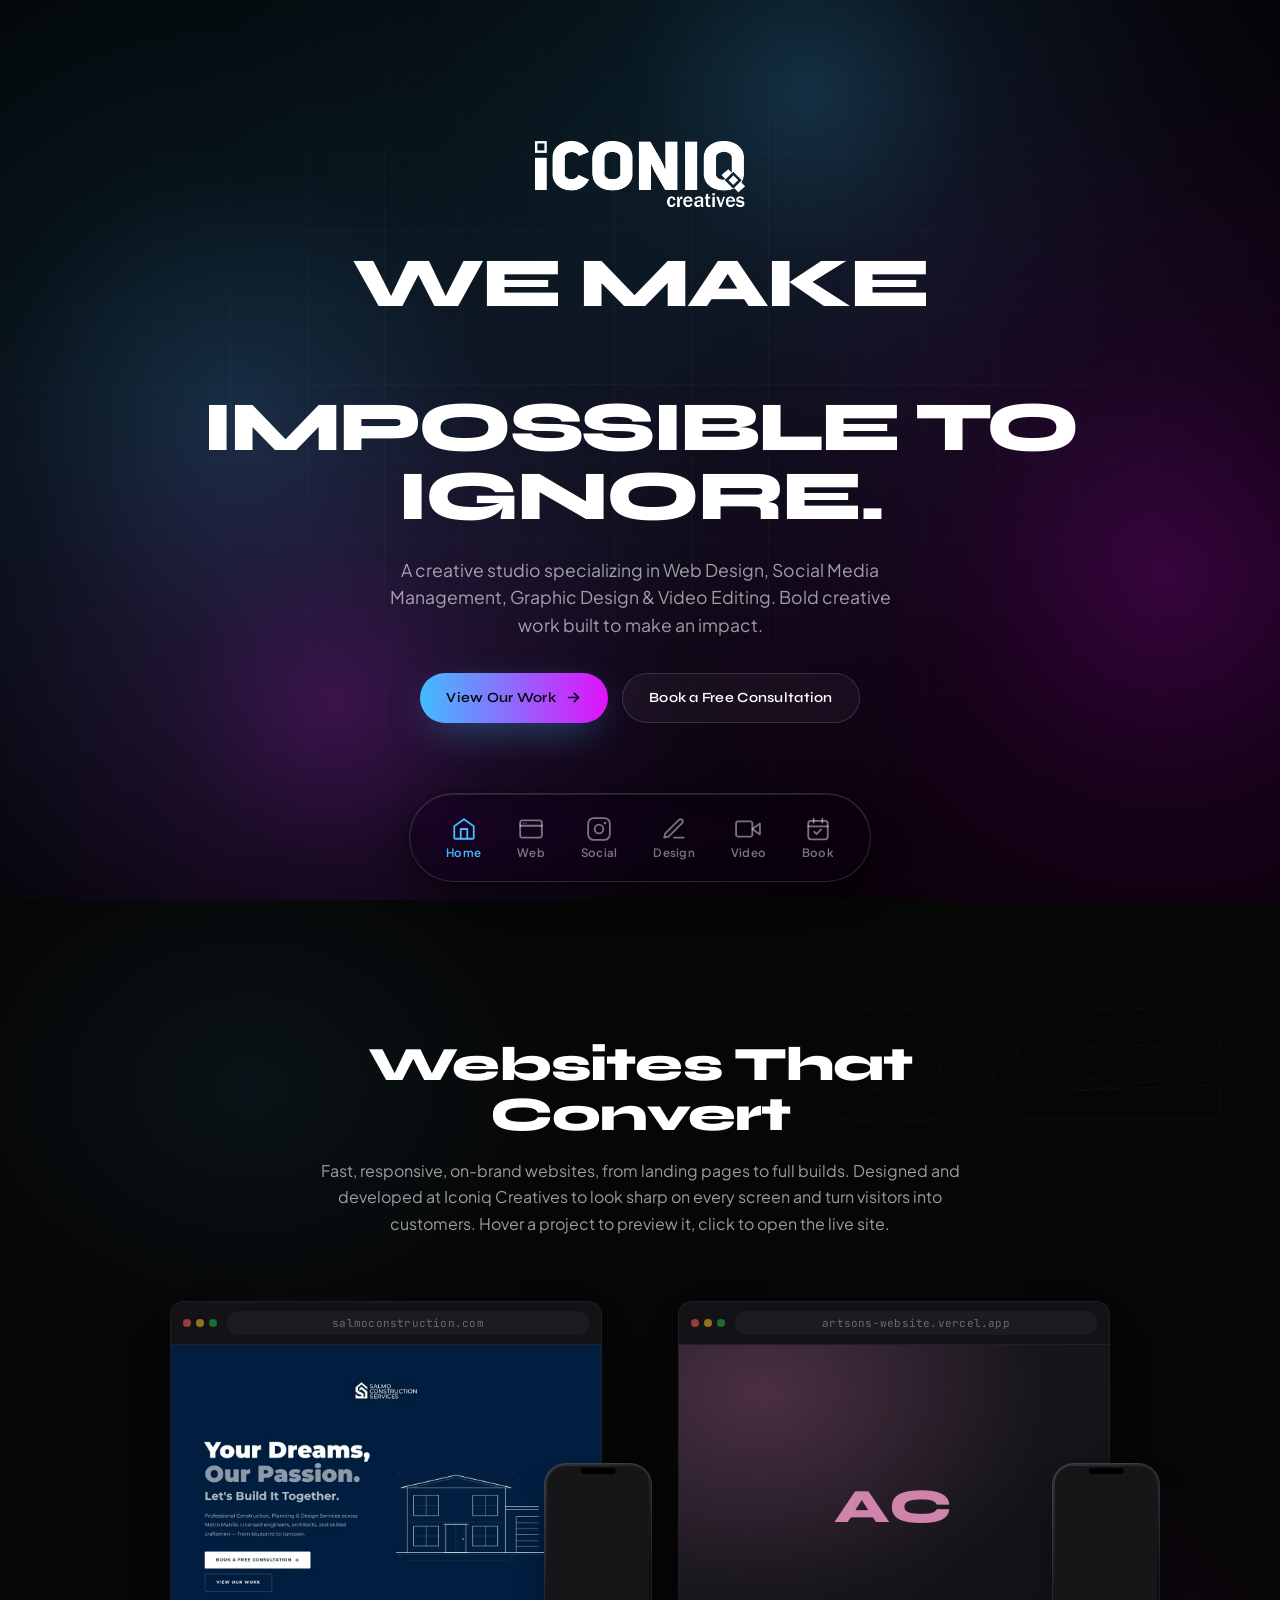
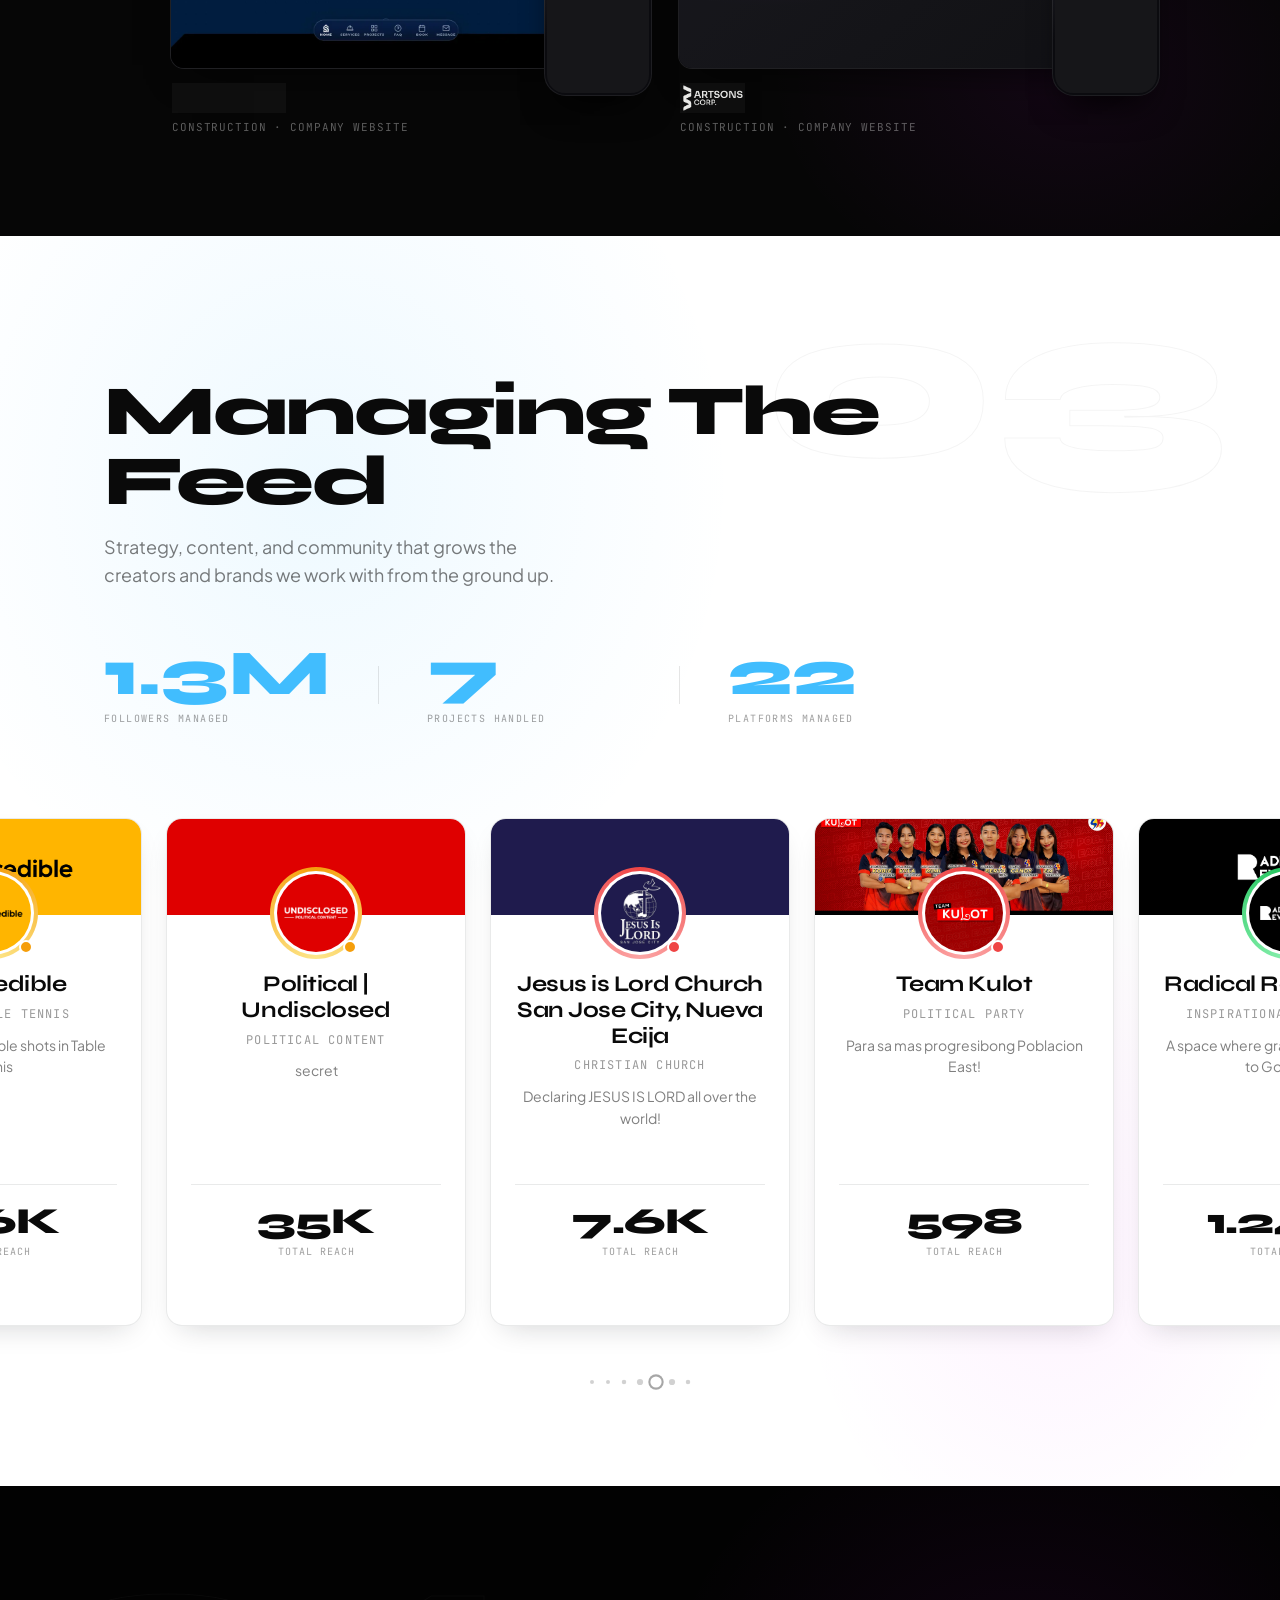
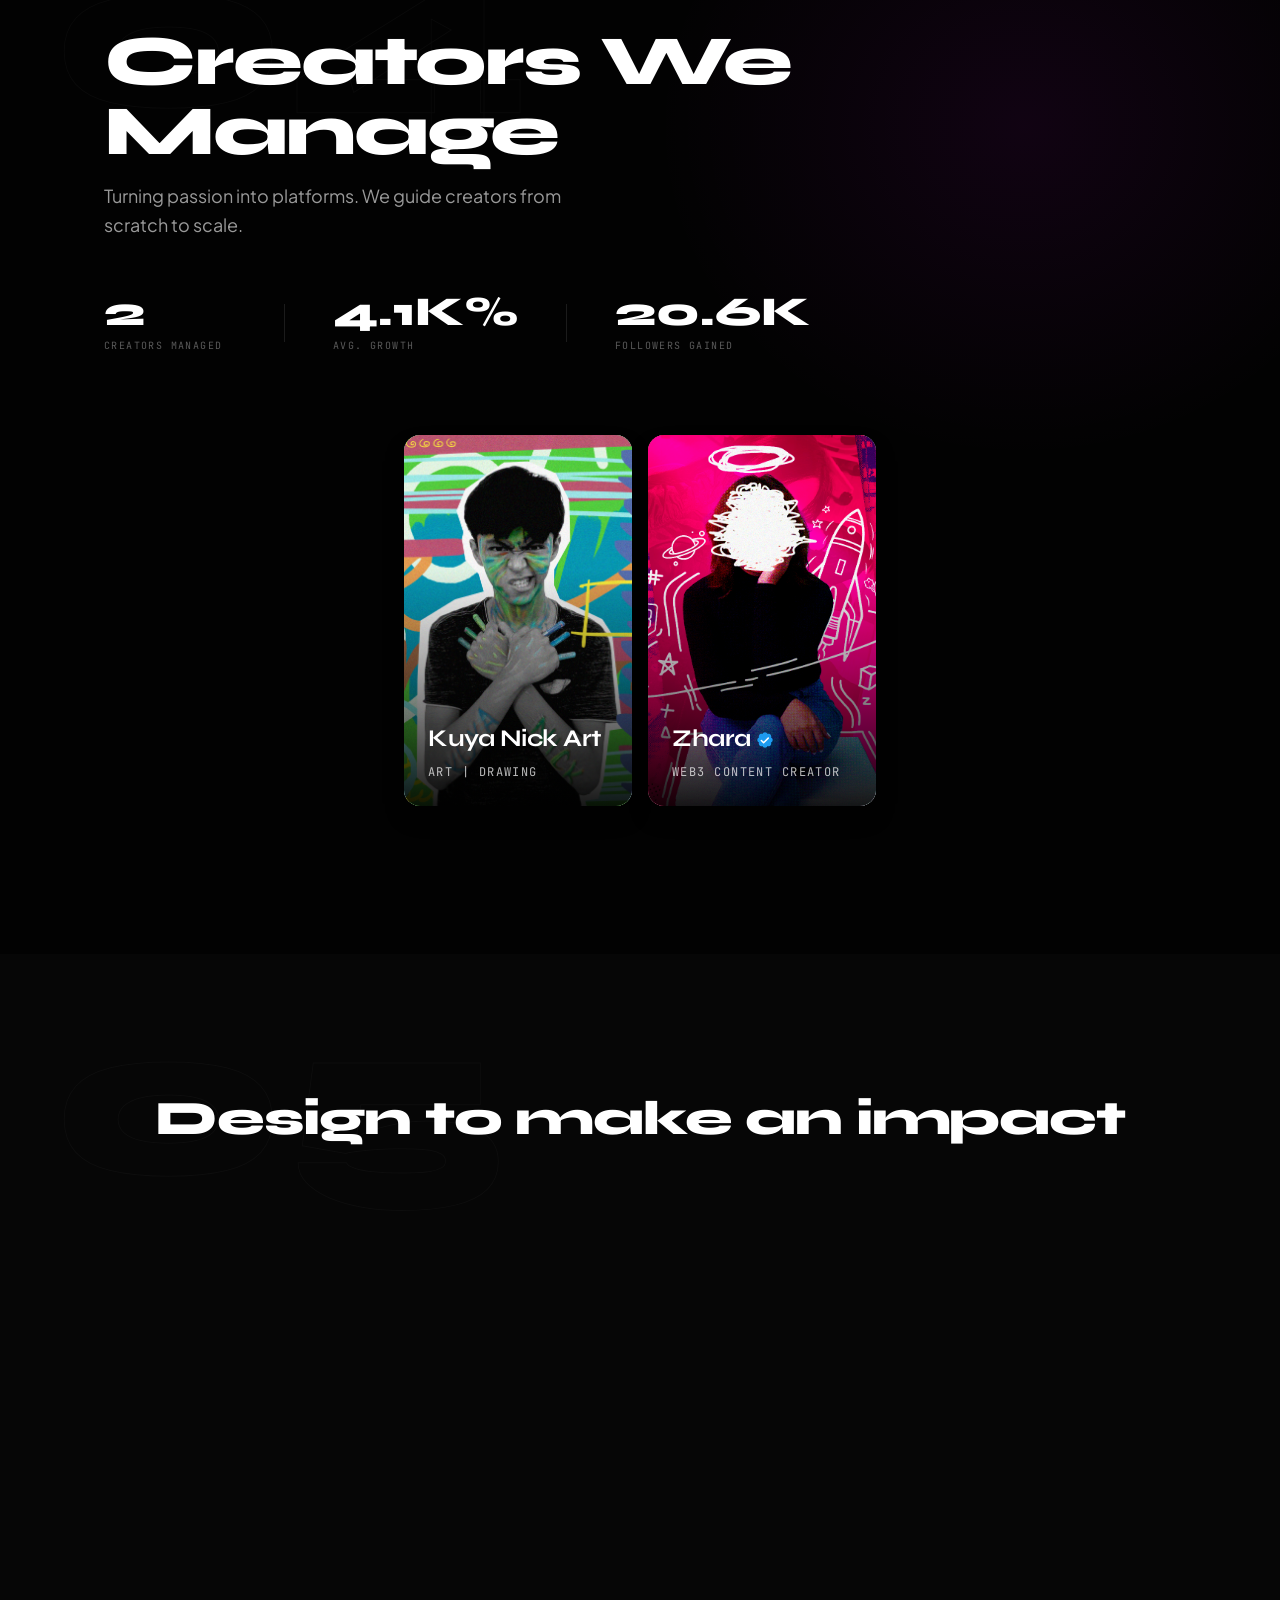
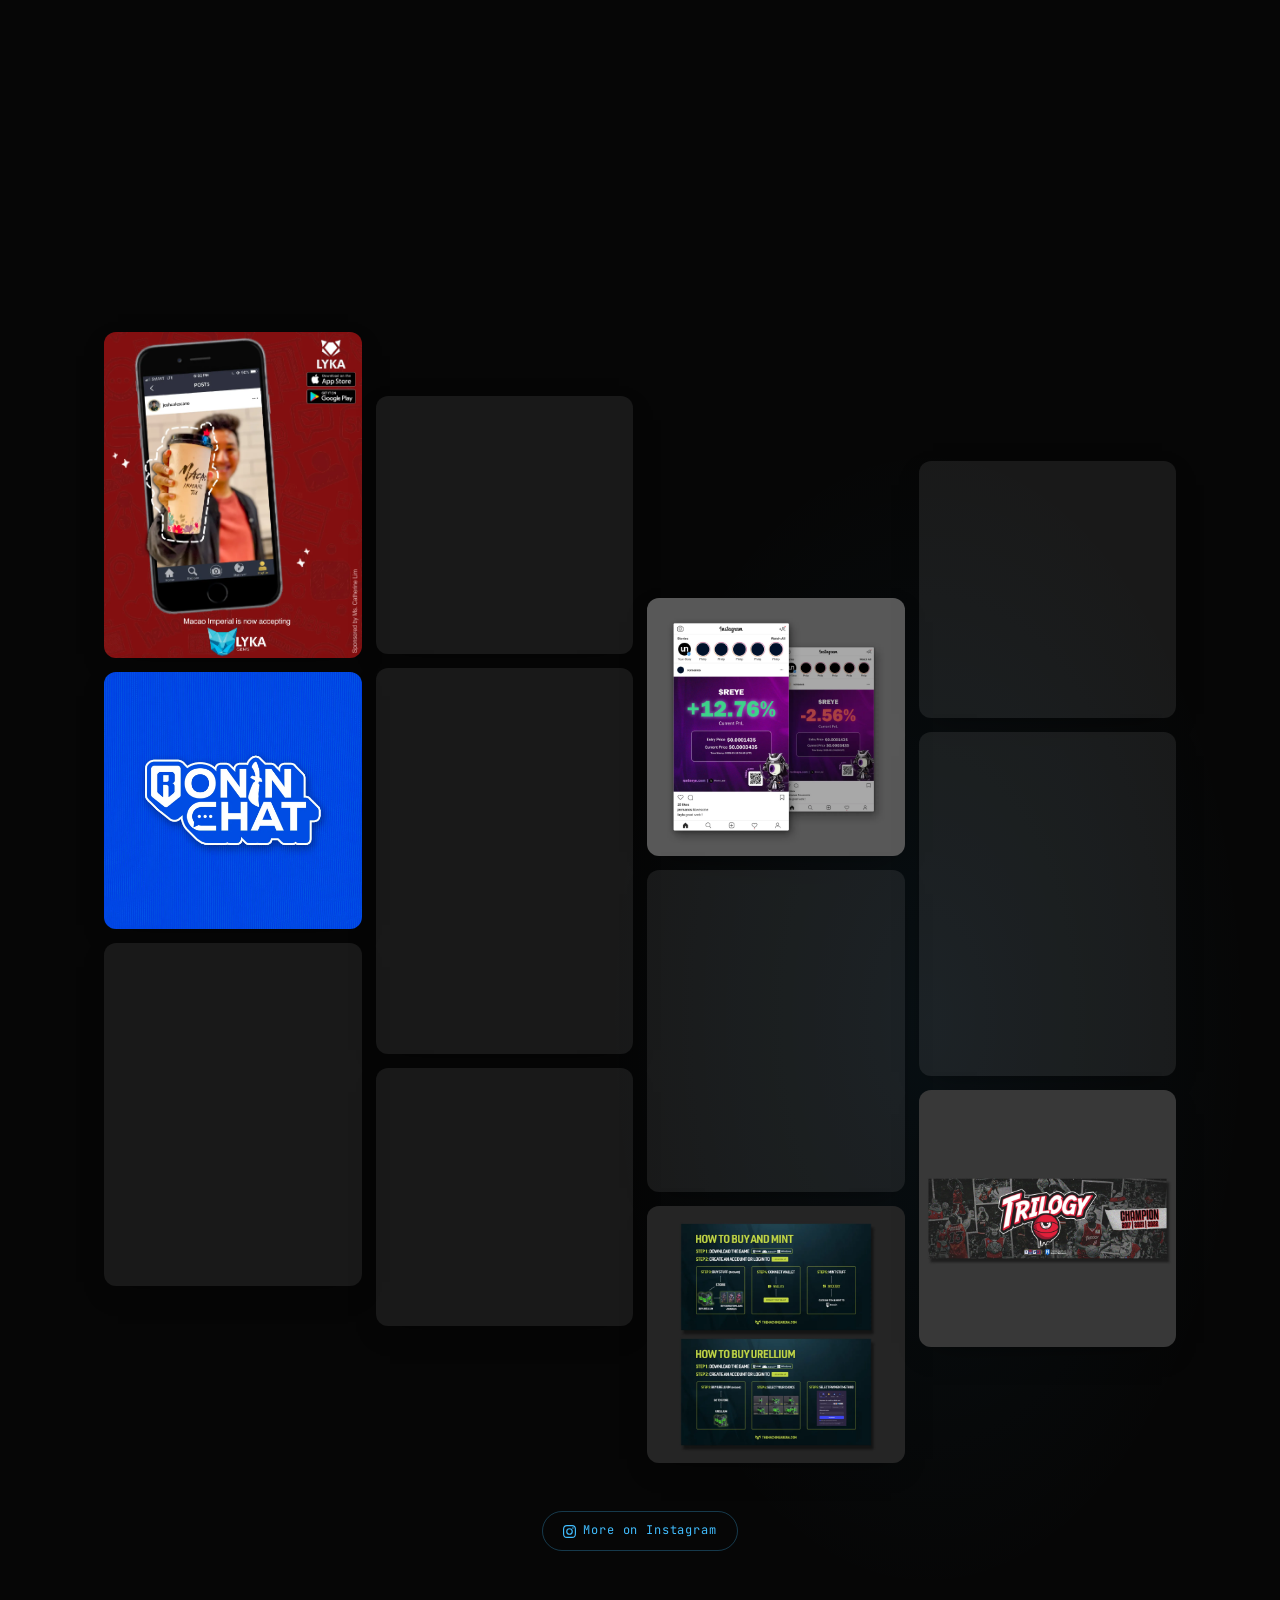
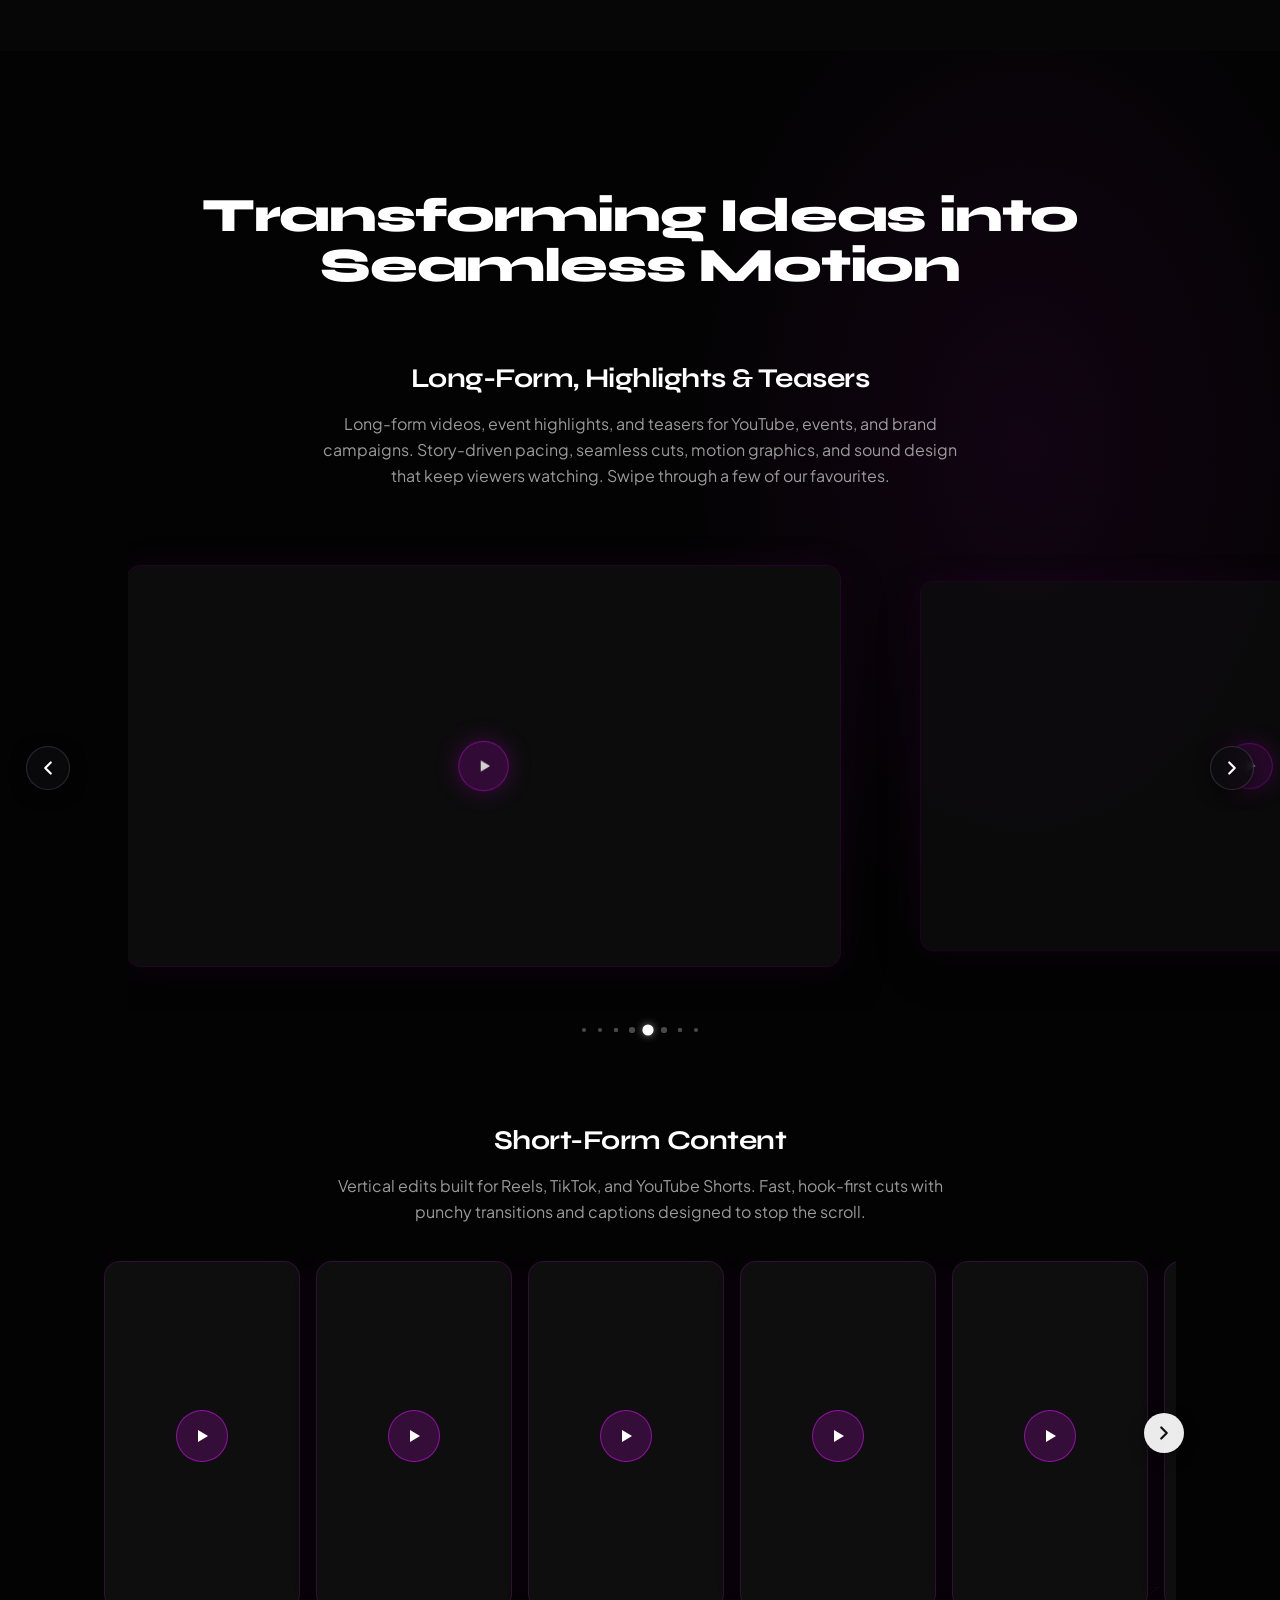
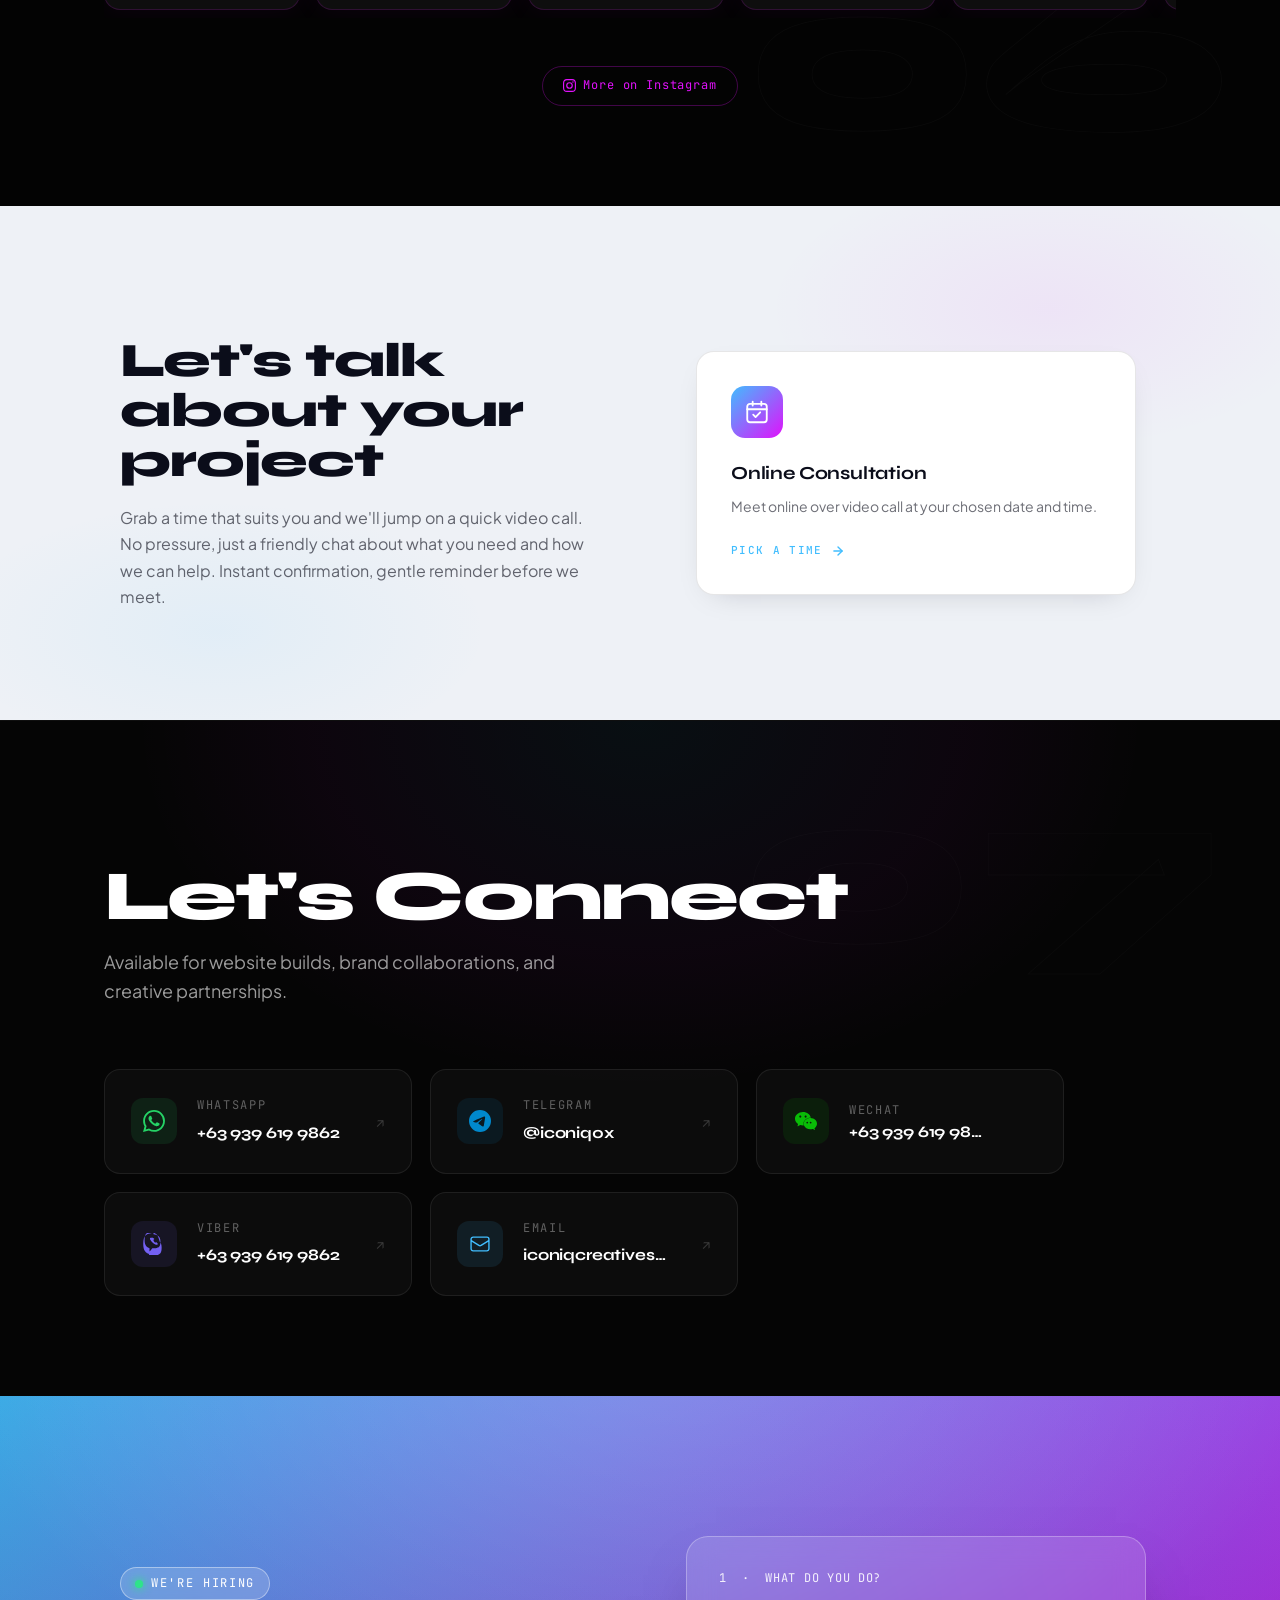
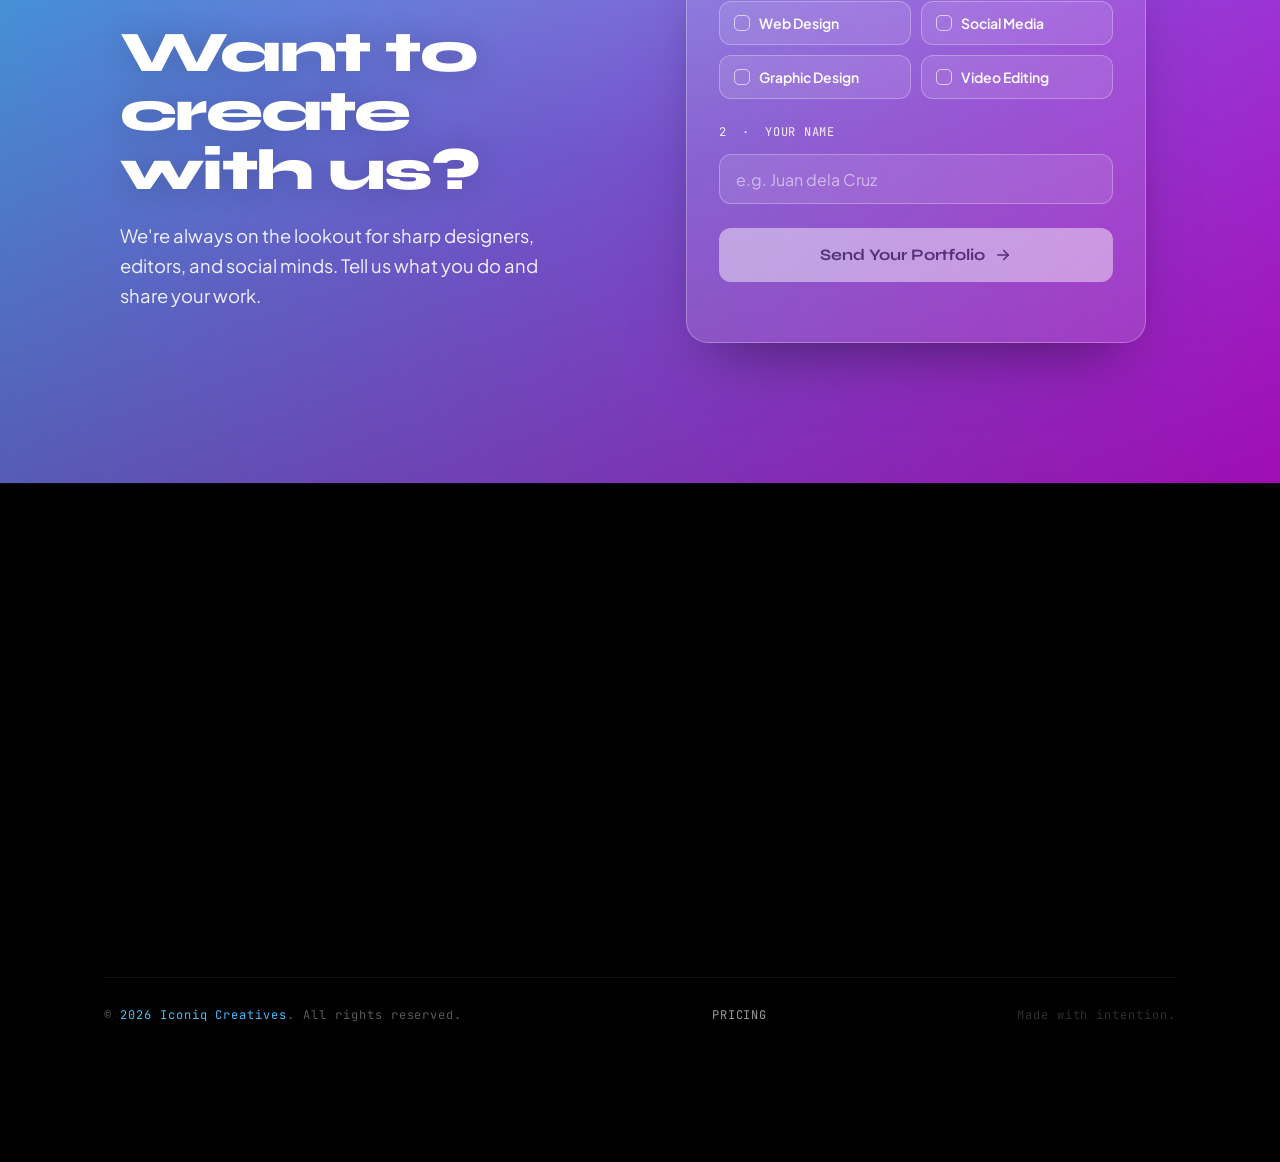
==== commit 5930ce7c: "Home hero: scale headline down on small phones so it stops jamming edge-to-edge The clamp() minimum " ====
--- a/index.html
+++ b/index.html
@@ -20,7 +20,7 @@
   <!-- Styles -->
   <link rel="stylesheet" href="styles/nav.css?v=12">
   <link rel="stylesheet" href="styles/main.css?v=3">
-  <link rel="stylesheet" href="styles/hero.css?v=8">
+  <link rel="stylesheet" href="styles/hero.css?v=9">
   <link rel="stylesheet" href="styles/website-design.css?v=12">
   <link rel="stylesheet" href="styles/social-media.css?v=33">
   <link rel="stylesheet" href="styles/mentorship.css?v=1">
--- a/styles/hero.css
+++ b/styles/hero.css
@@ -326,6 +326,13 @@
   .hero-marquee { bottom: clamp(50px, 8vh, 72px); }
   .hero-cta { height: 46px; padding: 0 20px; }
   .hero-actions { width: 100%; }
+}
+
+/* Phones: the clamp() minimum (2rem) was too big for small screens, so the
+   long headline words jammed edge-to-edge. Let the headline scale with the
+   viewport again (and loosen the line-height a touch) so it breathes. */
+@media (max-width: 480px) {
+  .hero-headline { font-size: clamp(1.5rem, 7vw, 2rem); line-height: 1.06; }
 }
 
 @media (max-width: 400px) {
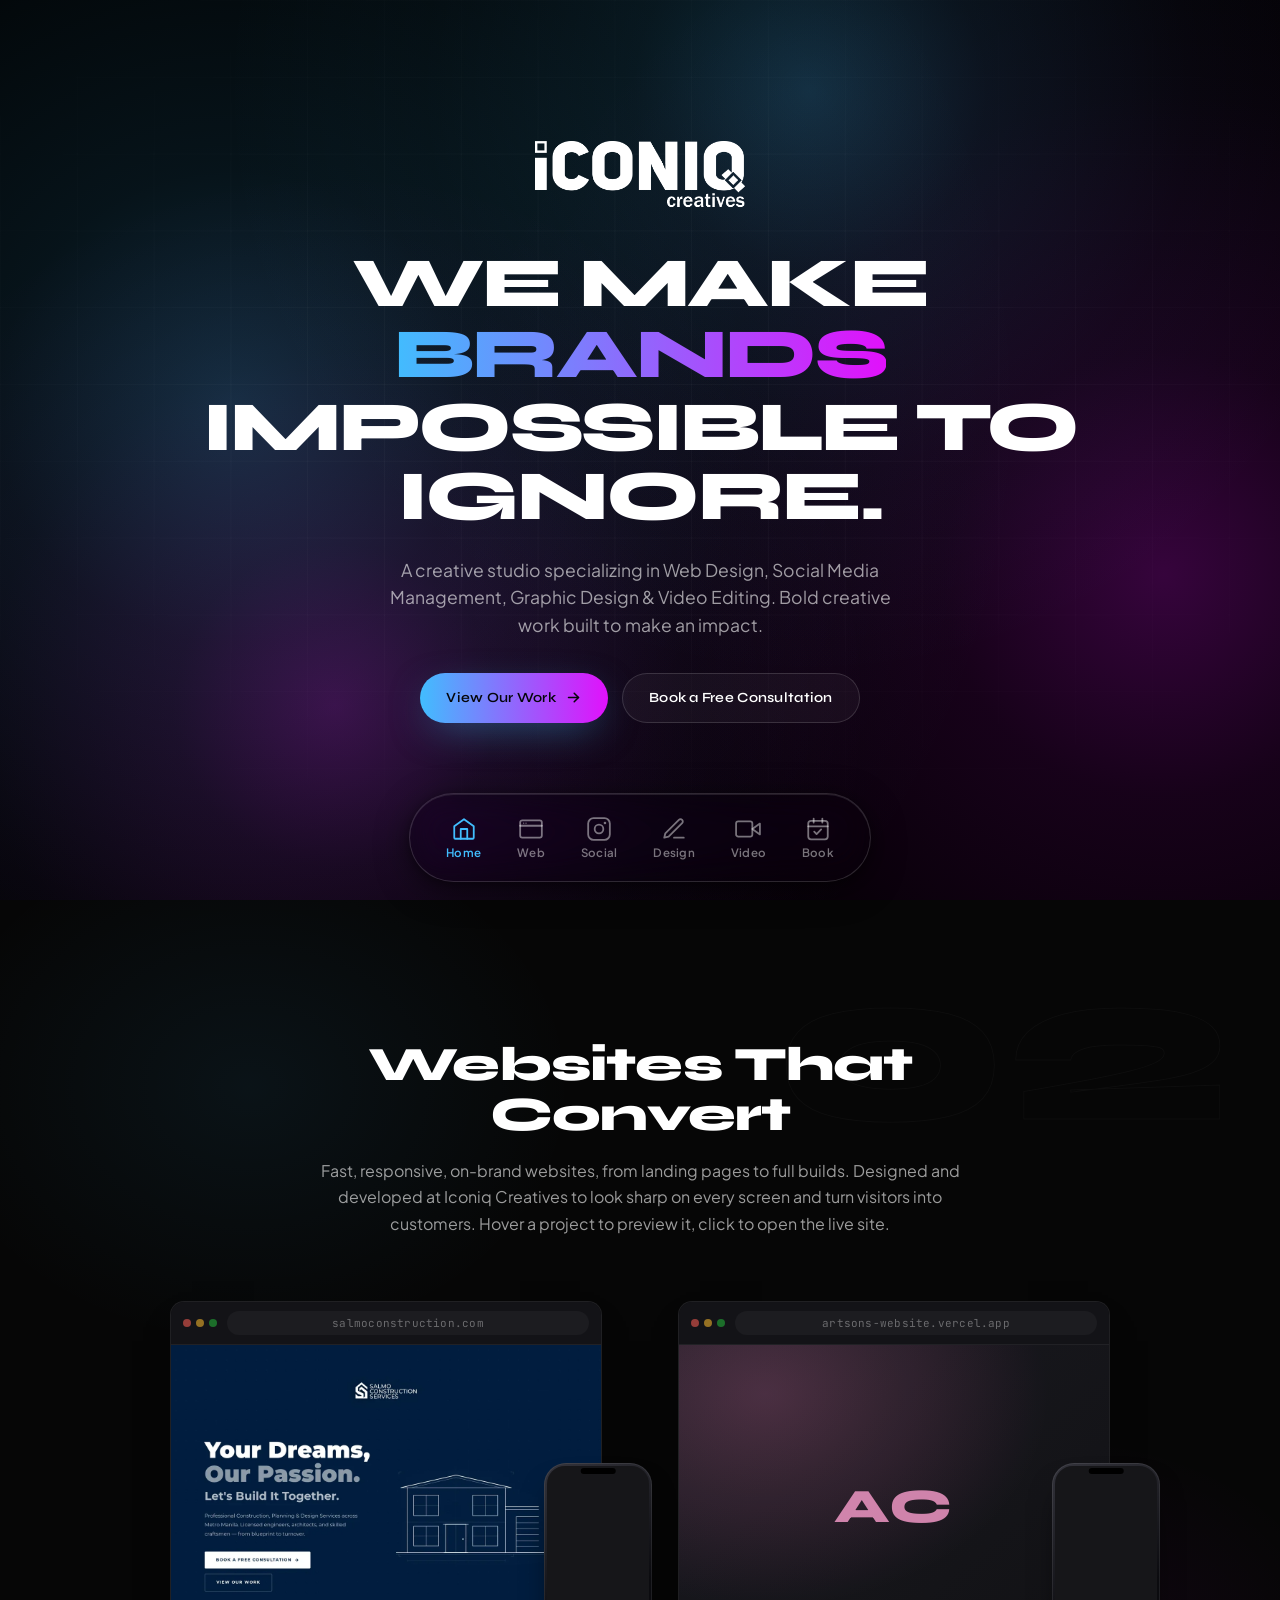
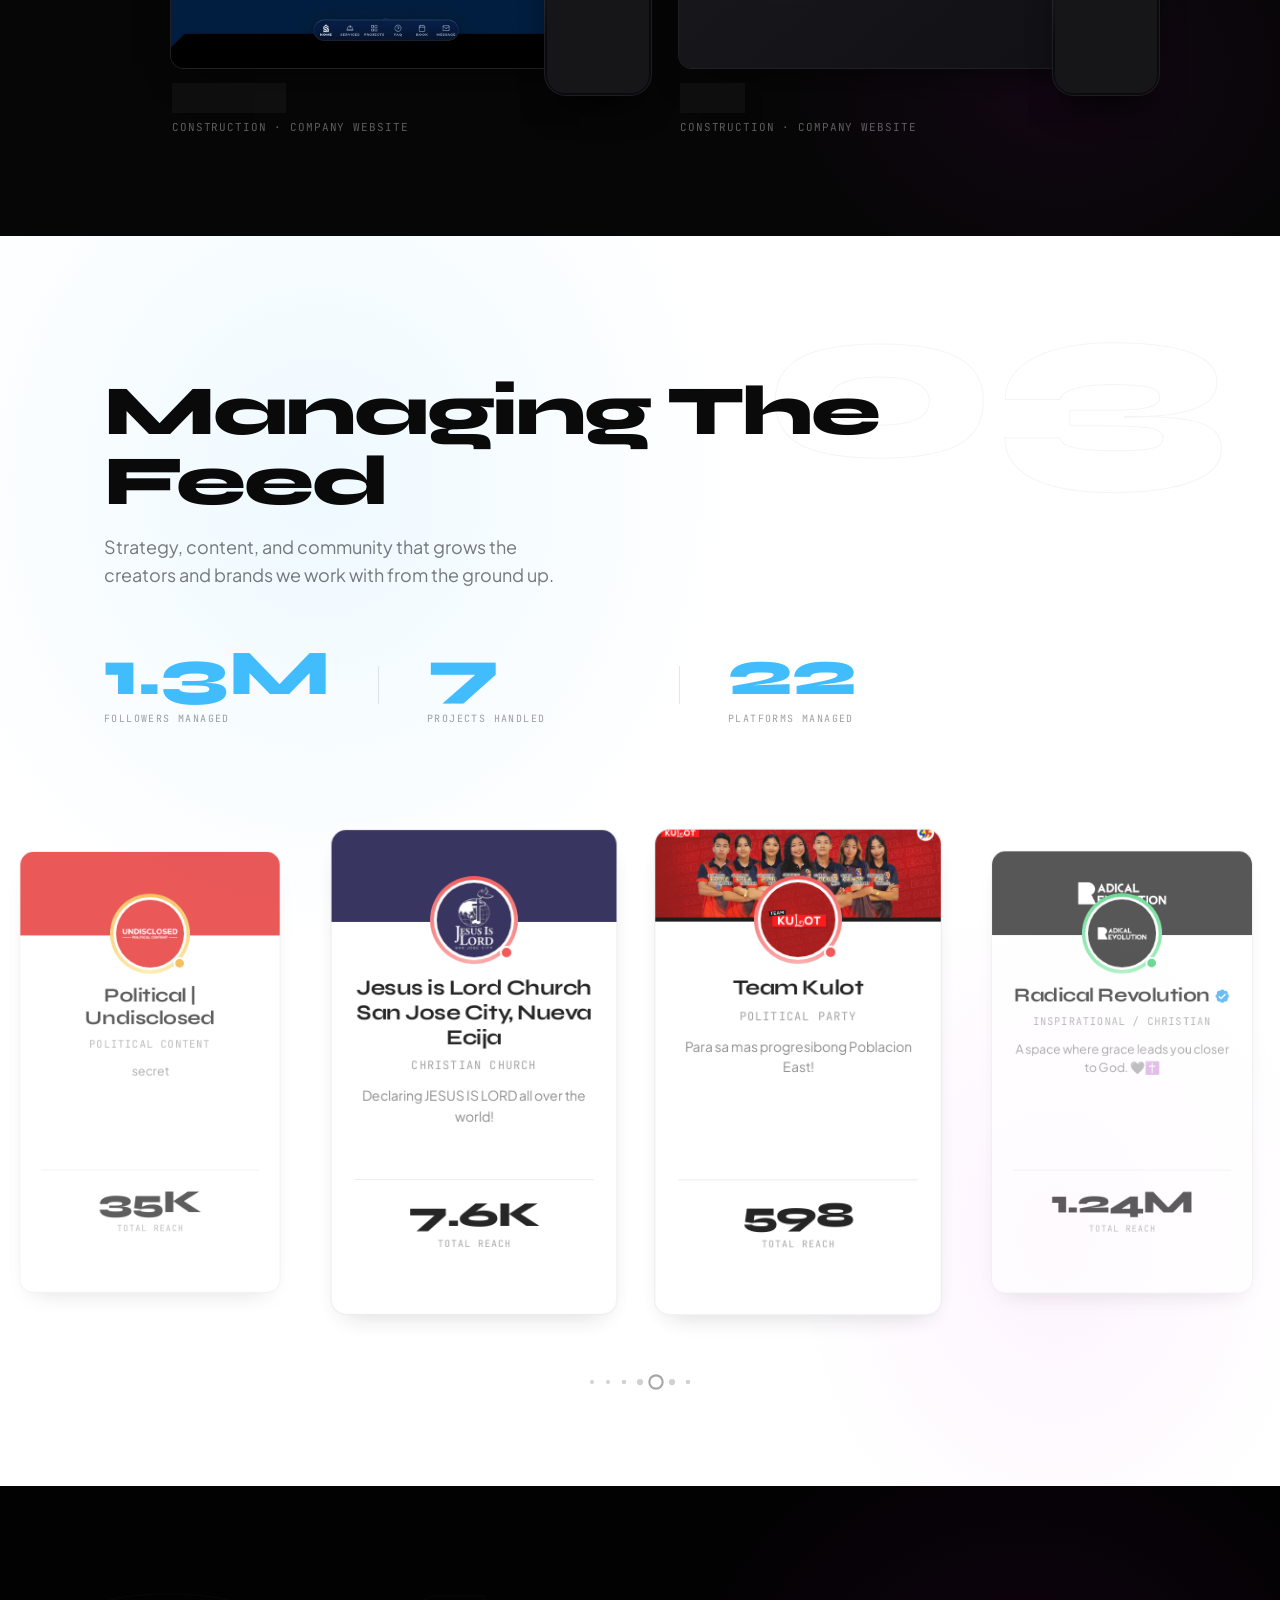
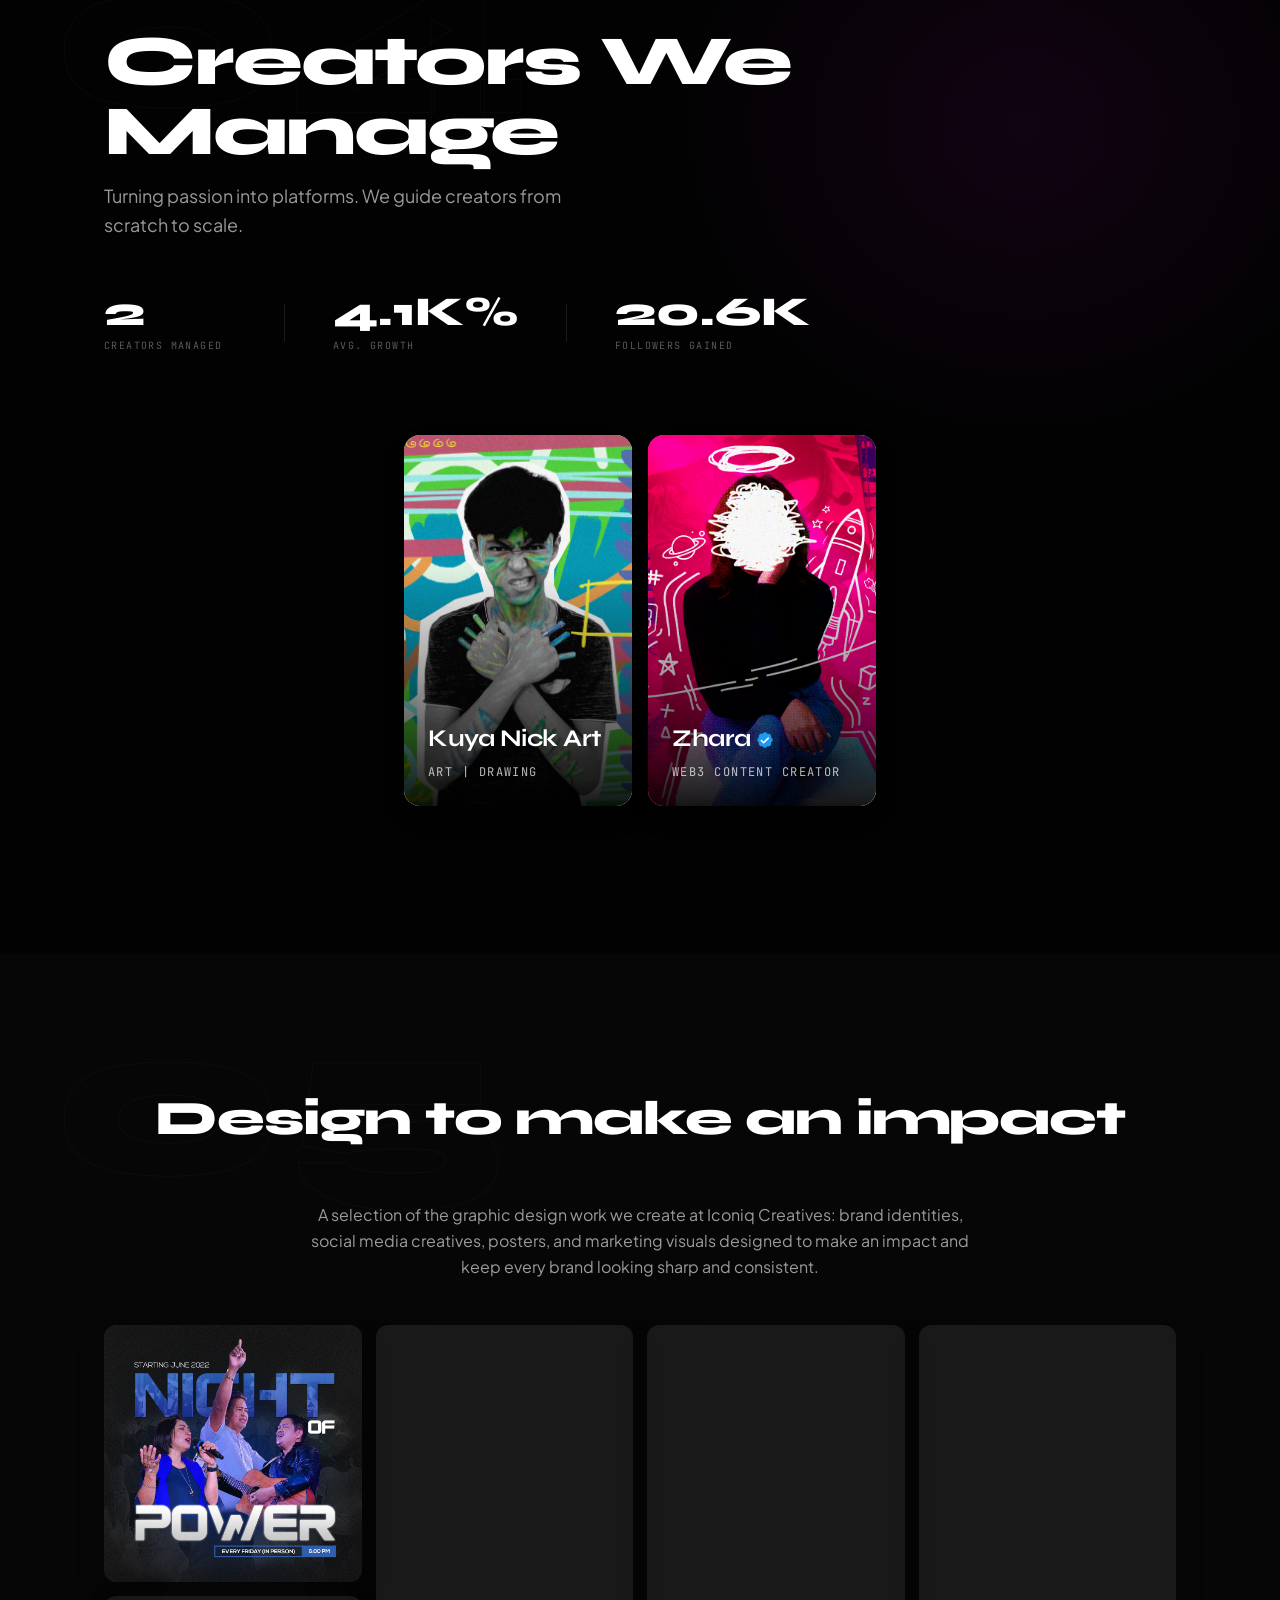
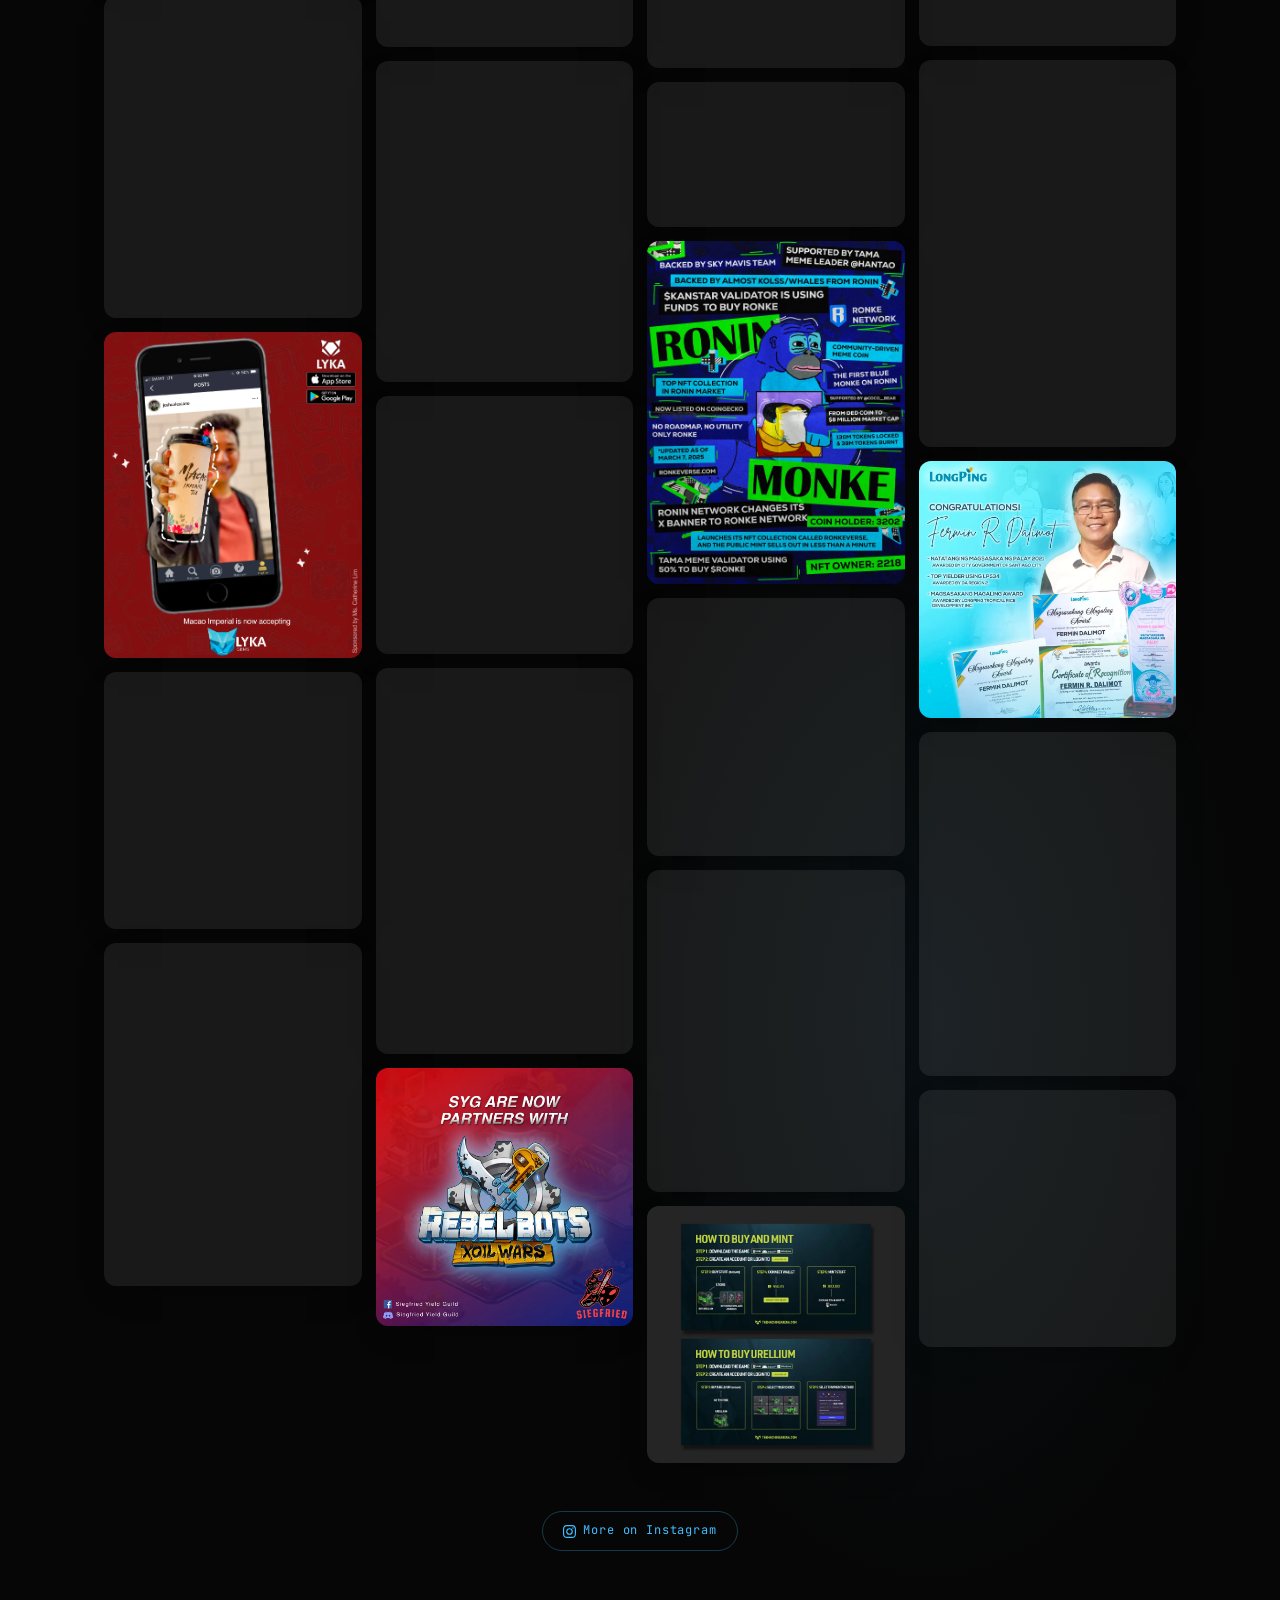
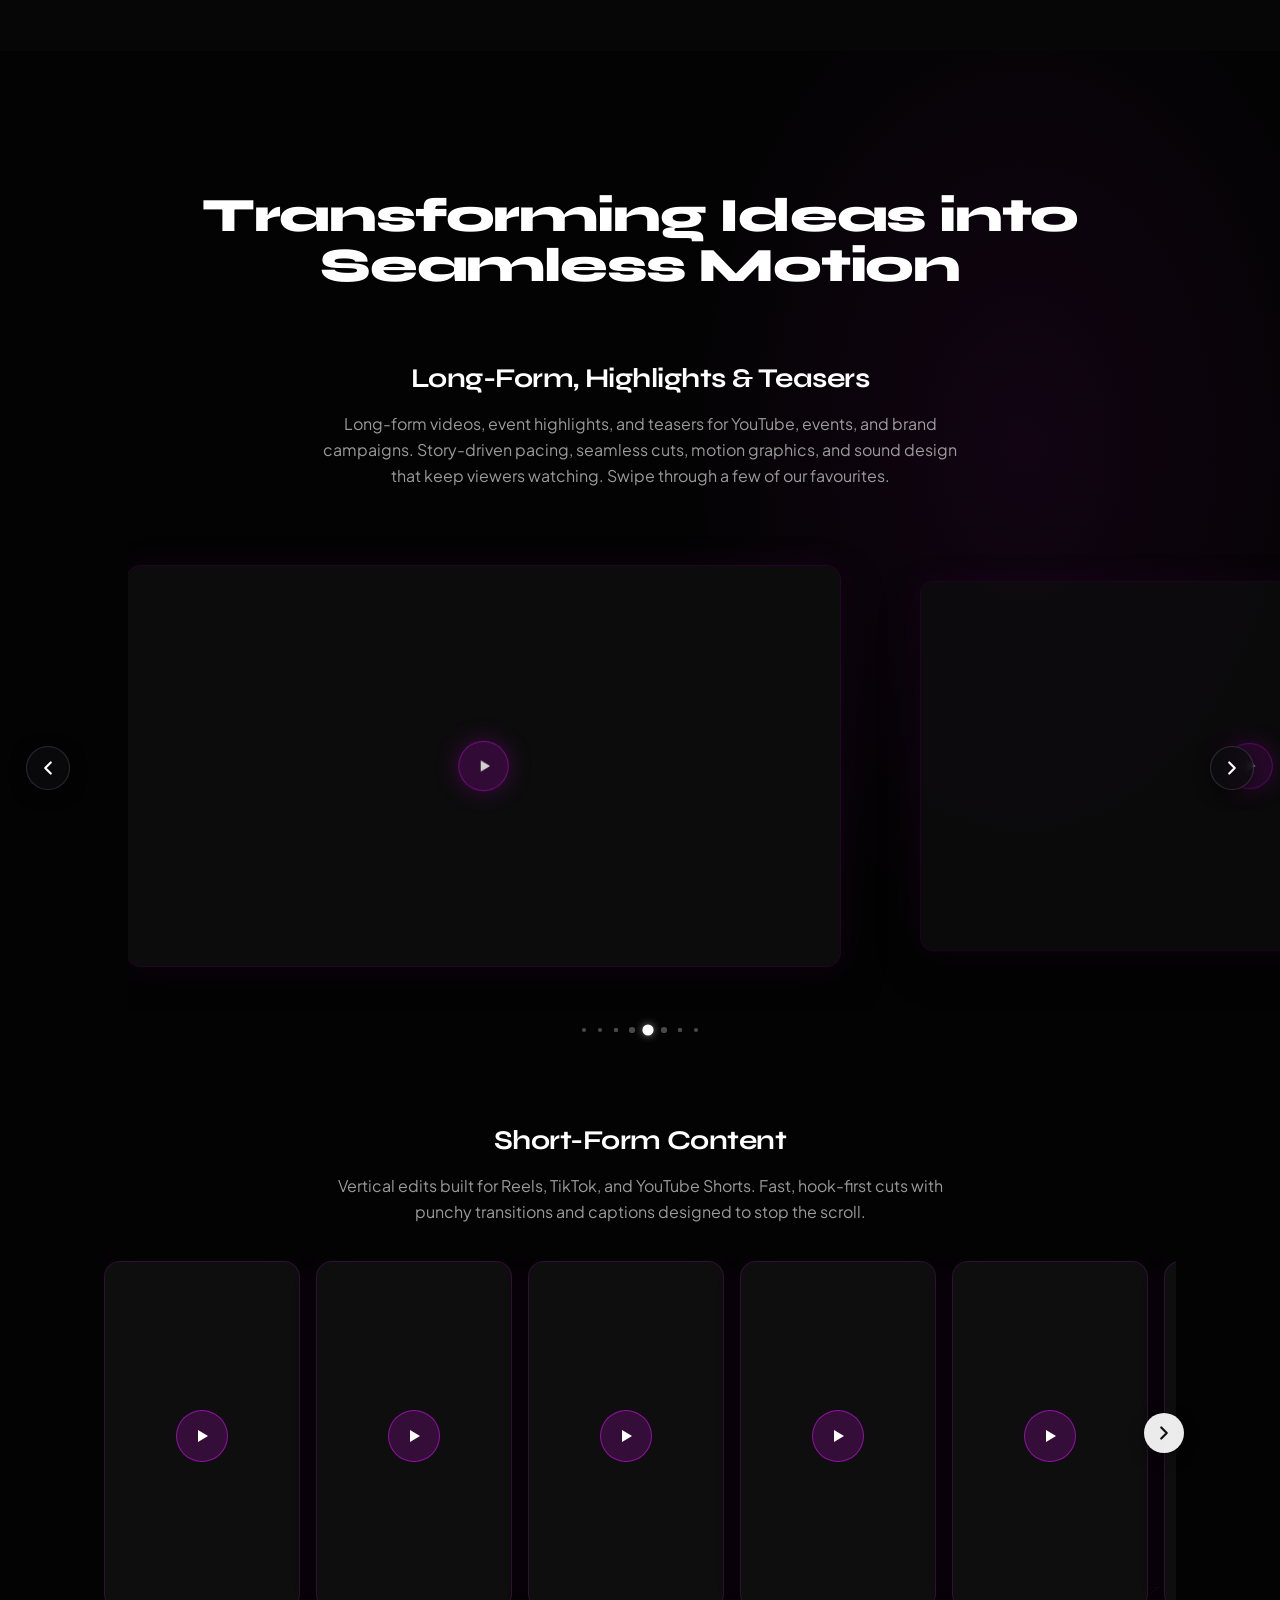
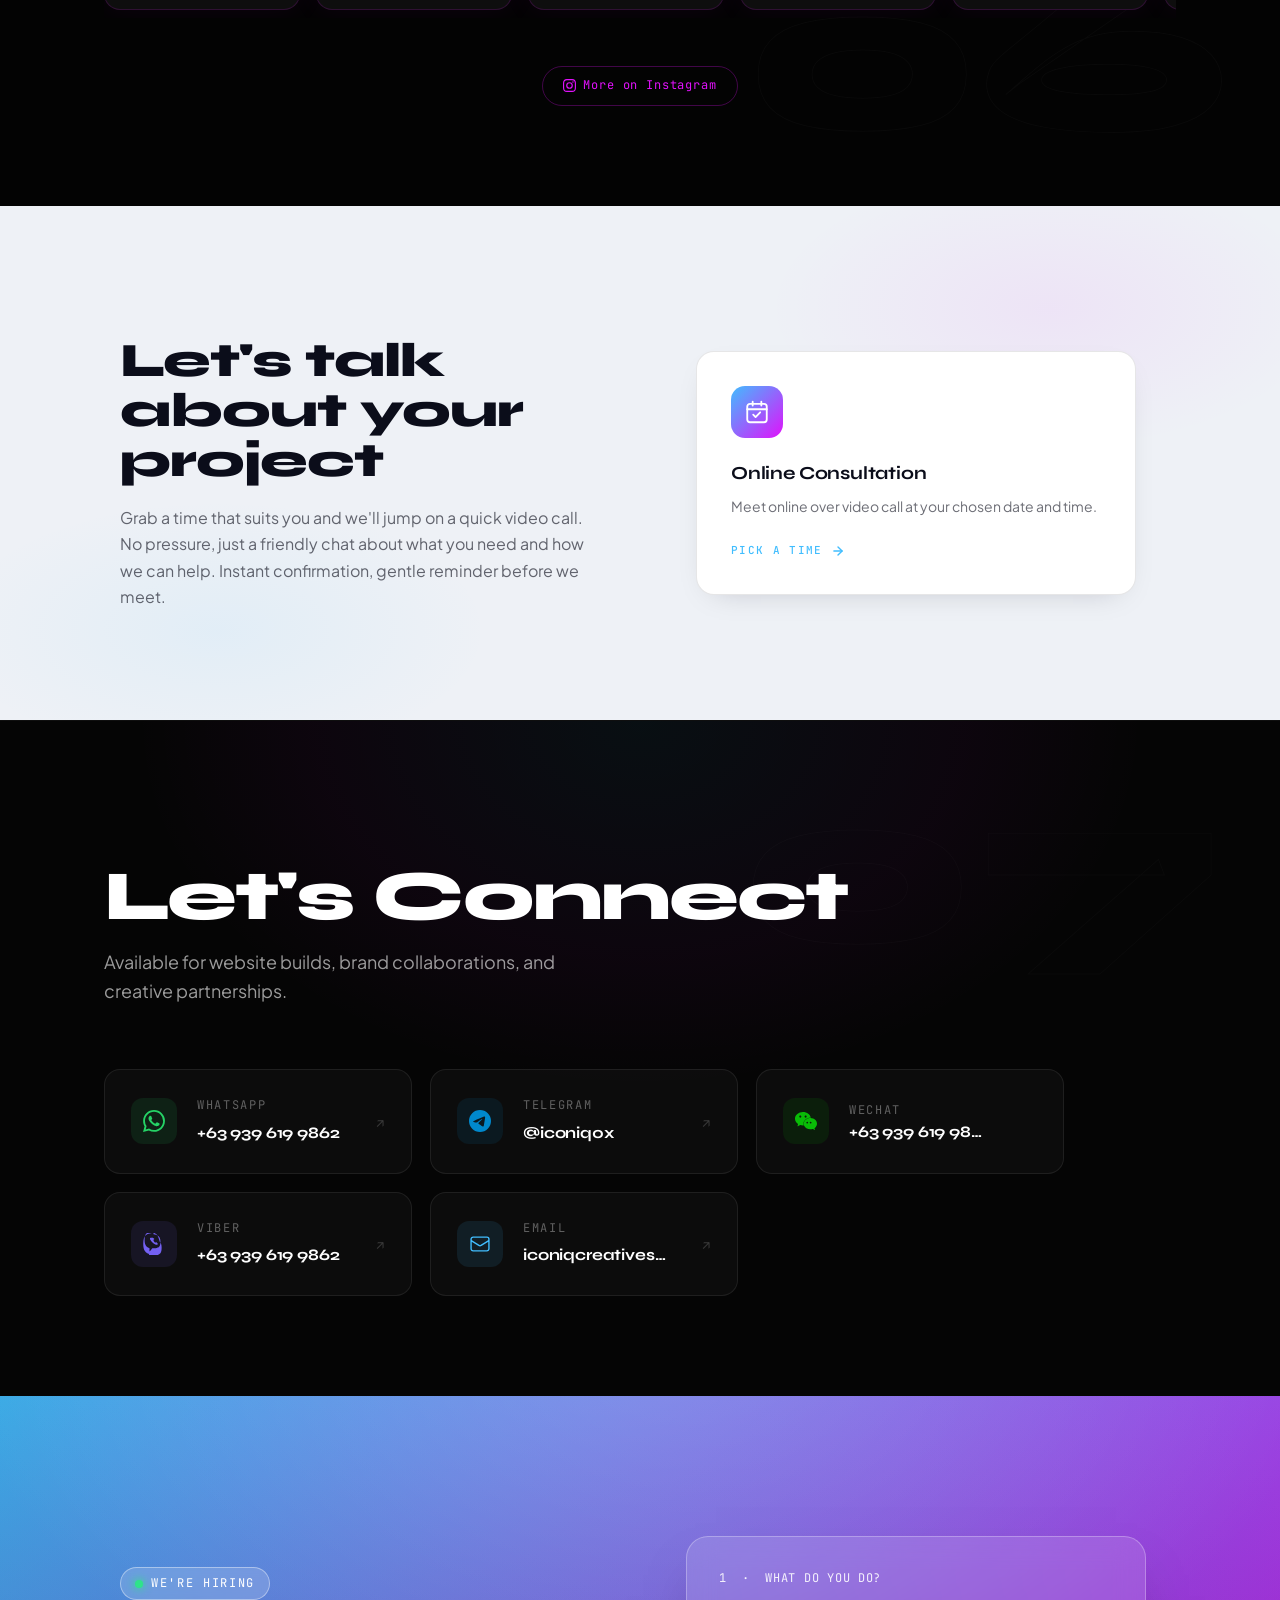
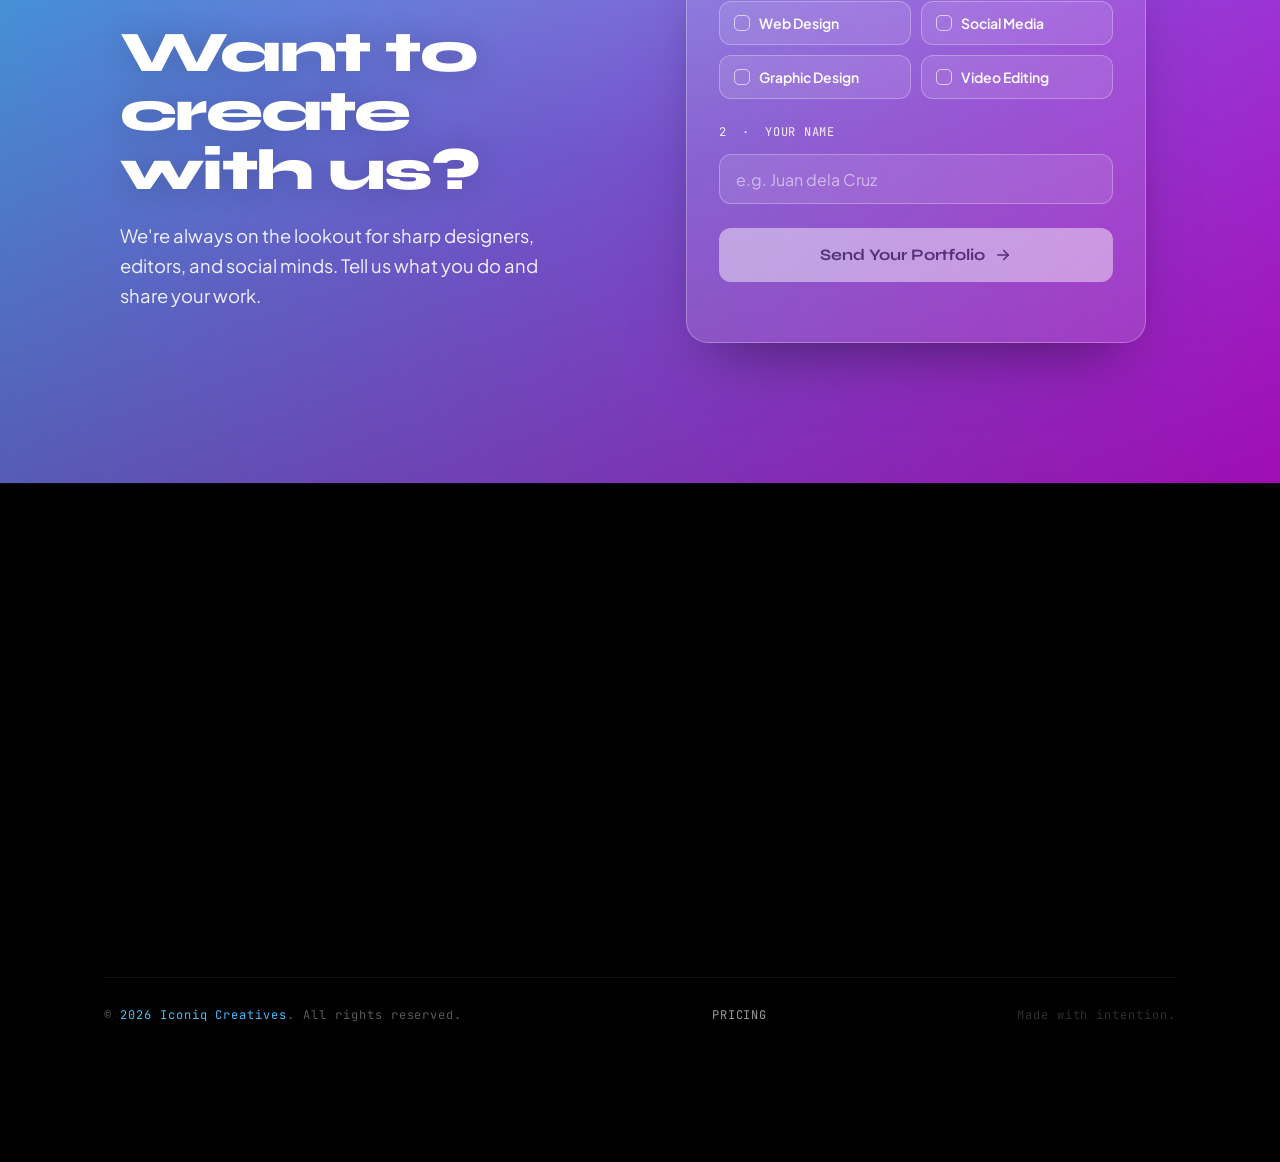
==== commit d01ee7d6: "SEO + social previews + security headers for iconiqcreatives.com - Add canonical, Open Graph and Twi" ====
--- a/index.html
+++ b/index.html
@@ -5,6 +5,25 @@
   <meta name="viewport" content="width=device-width, initial-scale=1.0">
   <meta name="description" content="Iconiq Creatives is a creative agency for Web Design, Social Media Management, Graphic Design, and Video Editing.">
   <title>Iconiq Creatives | Creative Agency</title>
+  <meta name="theme-color" content="#000000">
+  <link rel="canonical" href="https://iconiqcreatives.com/">
+
+  <!-- Open Graph (link previews on Facebook, Messenger, LinkedIn, etc.) -->
+  <meta property="og:type" content="website">
+  <meta property="og:site_name" content="Iconiq Creatives">
+  <meta property="og:title" content="Iconiq Creatives | Creative Agency">
+  <meta property="og:description" content="A creative agency for Web Design, Social Media Management, Graphic Design, and Video Editing. Bold creative work built to make an impact.">
+  <meta property="og:url" content="https://iconiqcreatives.com/">
+  <meta property="og:image" content="https://iconiqcreatives.com/assets/images/og-cover.png">
+  <meta property="og:image:width" content="1200">
+  <meta property="og:image:height" content="630">
+  <meta property="og:locale" content="en_US">
+
+  <!-- Twitter / X card -->
+  <meta name="twitter:card" content="summary_large_image">
+  <meta name="twitter:title" content="Iconiq Creatives | Creative Agency">
+  <meta name="twitter:description" content="A creative agency for Web Design, Social Media Management, Graphic Design, and Video Editing.">
+  <meta name="twitter:image" content="https://iconiqcreatives.com/assets/images/og-cover.png">
 
   <!-- Favicon (Iconiq Creatives logo) -->
   <link rel="icon" type="image/png" sizes="32x32" href="assets/images/favicon/favicon-32.png?v=4">
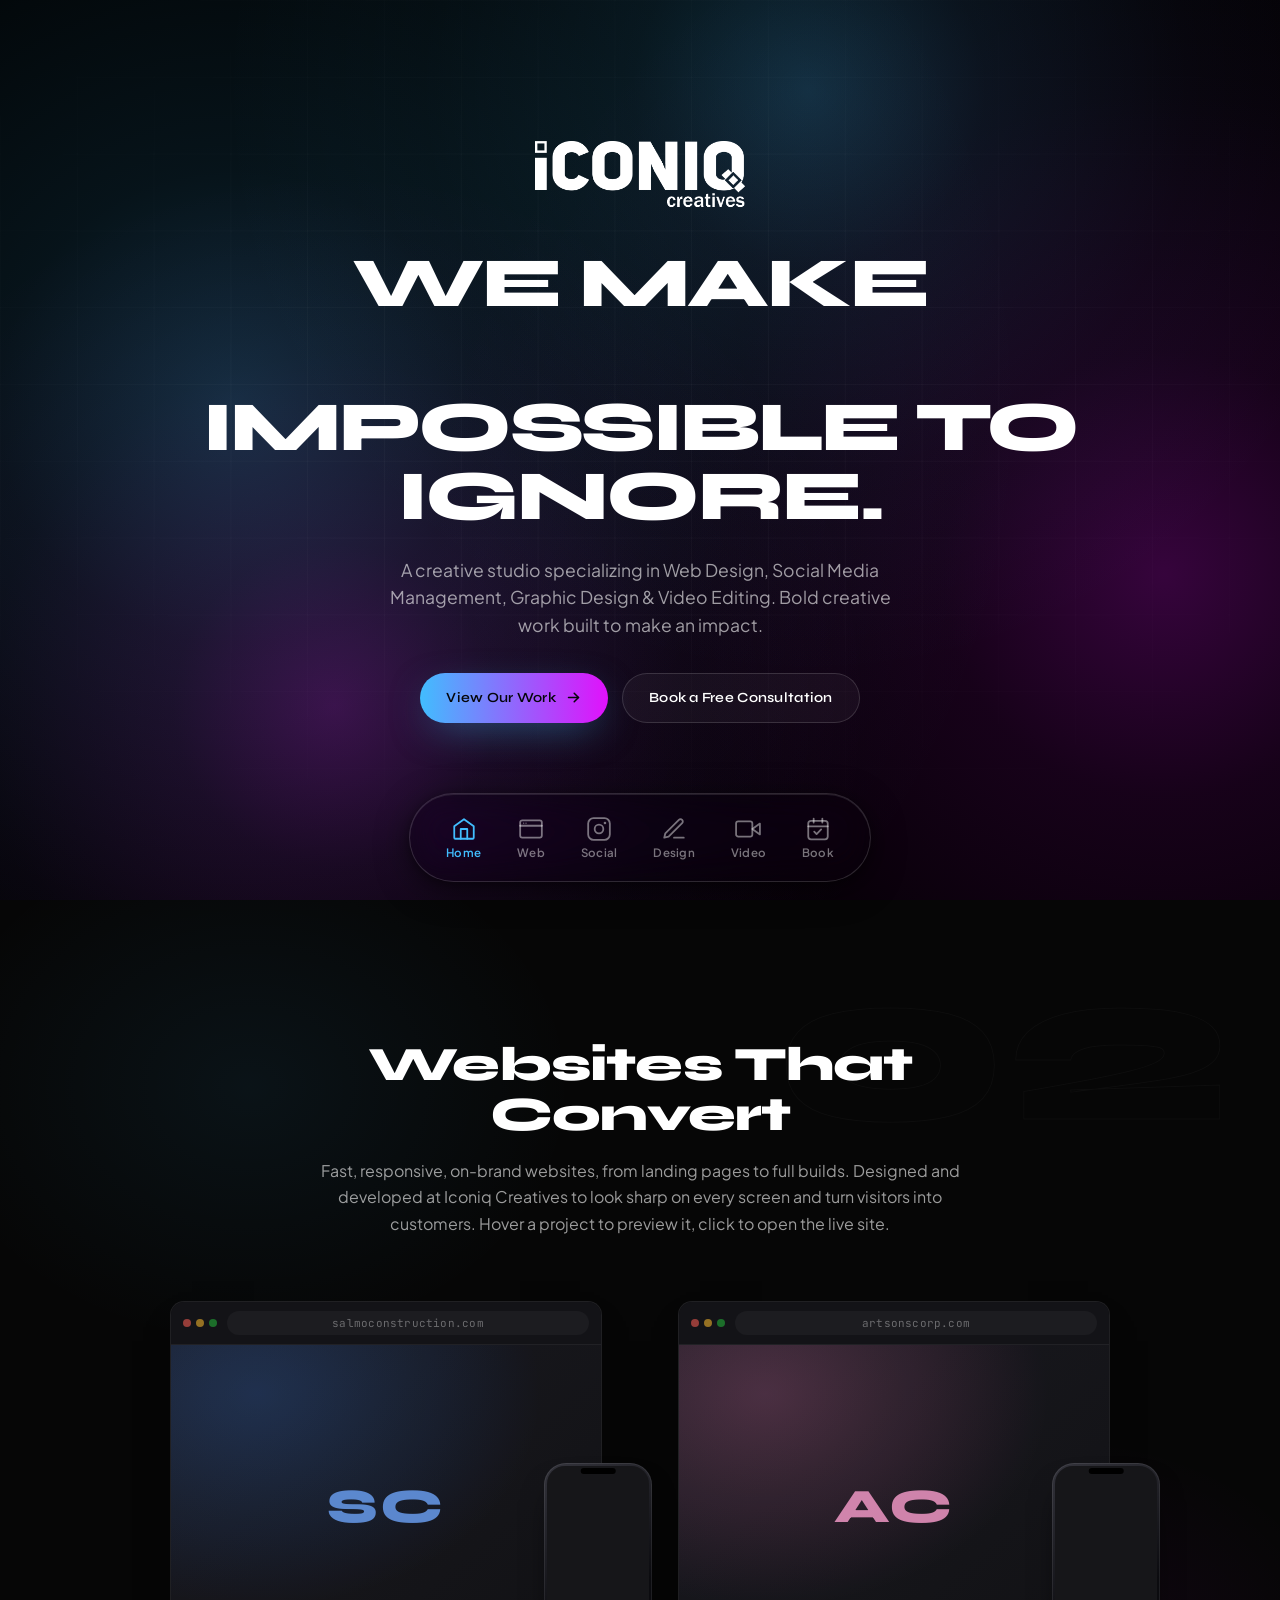
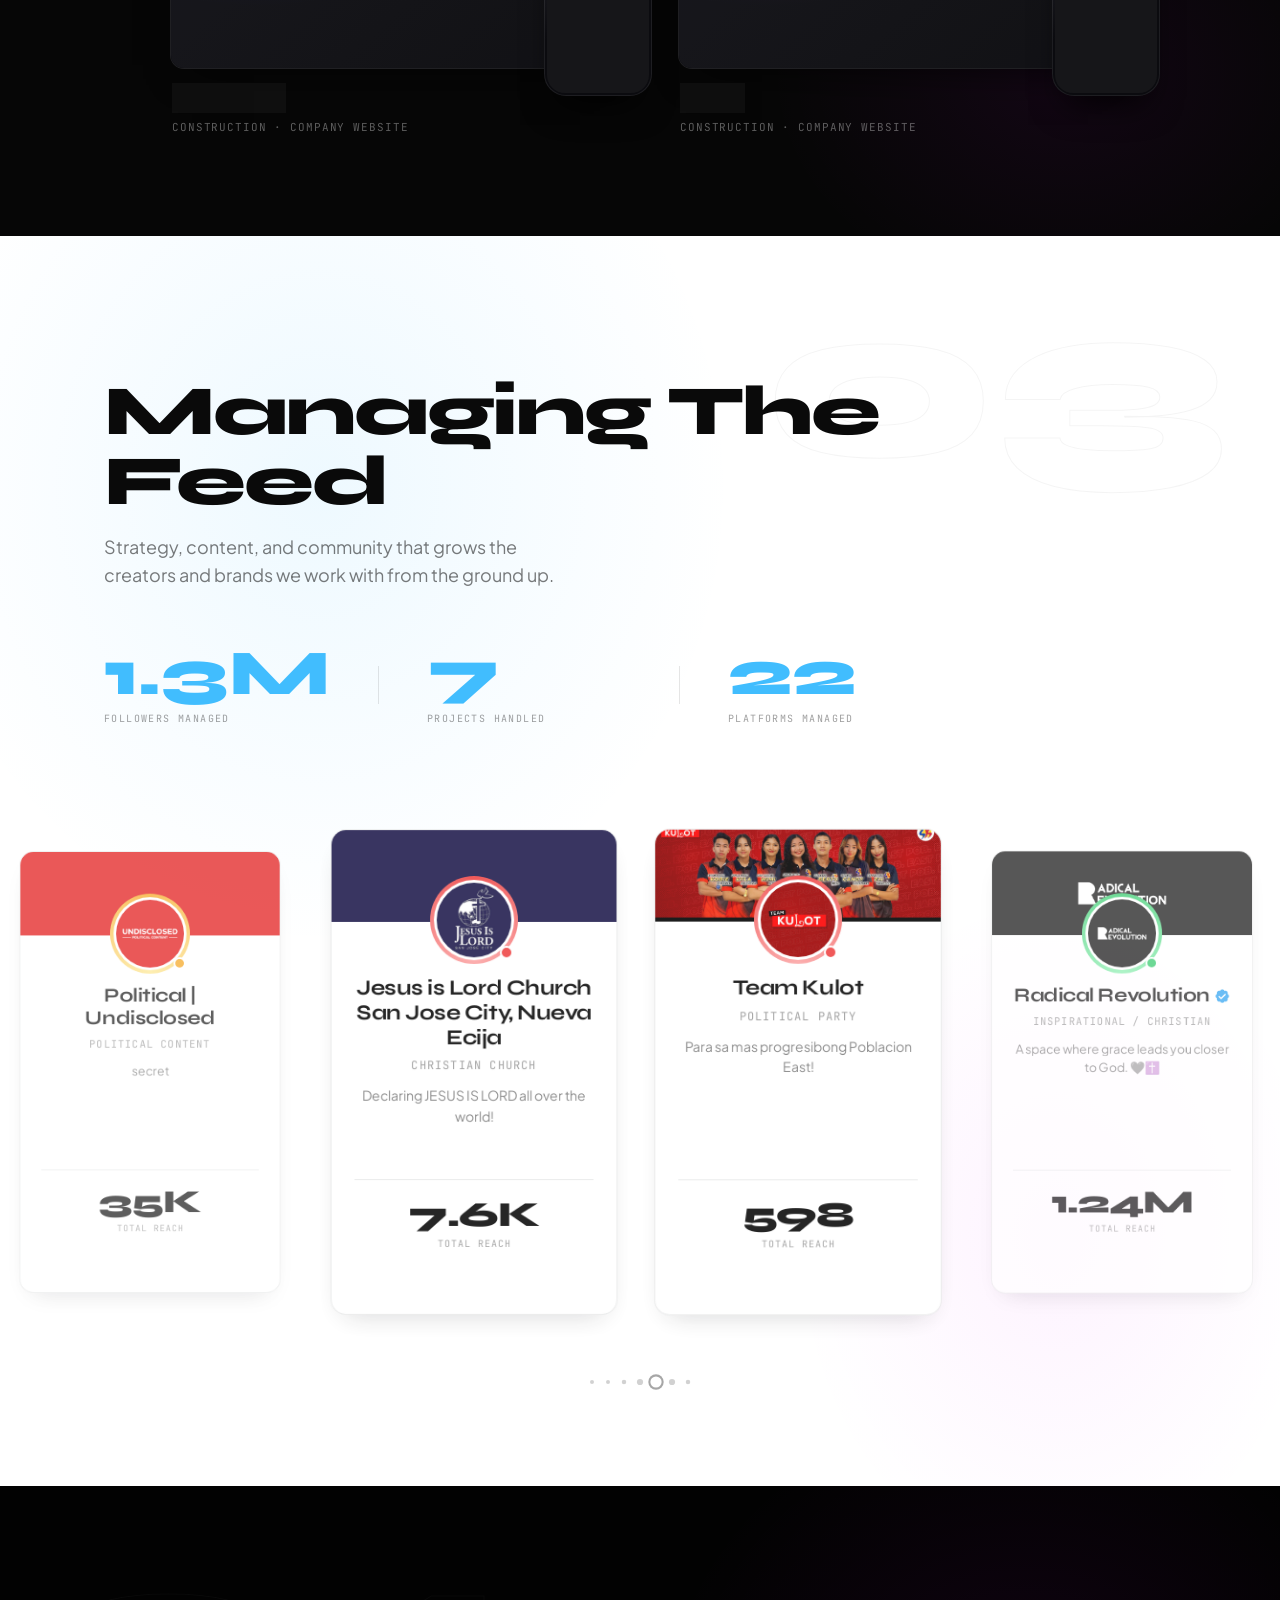
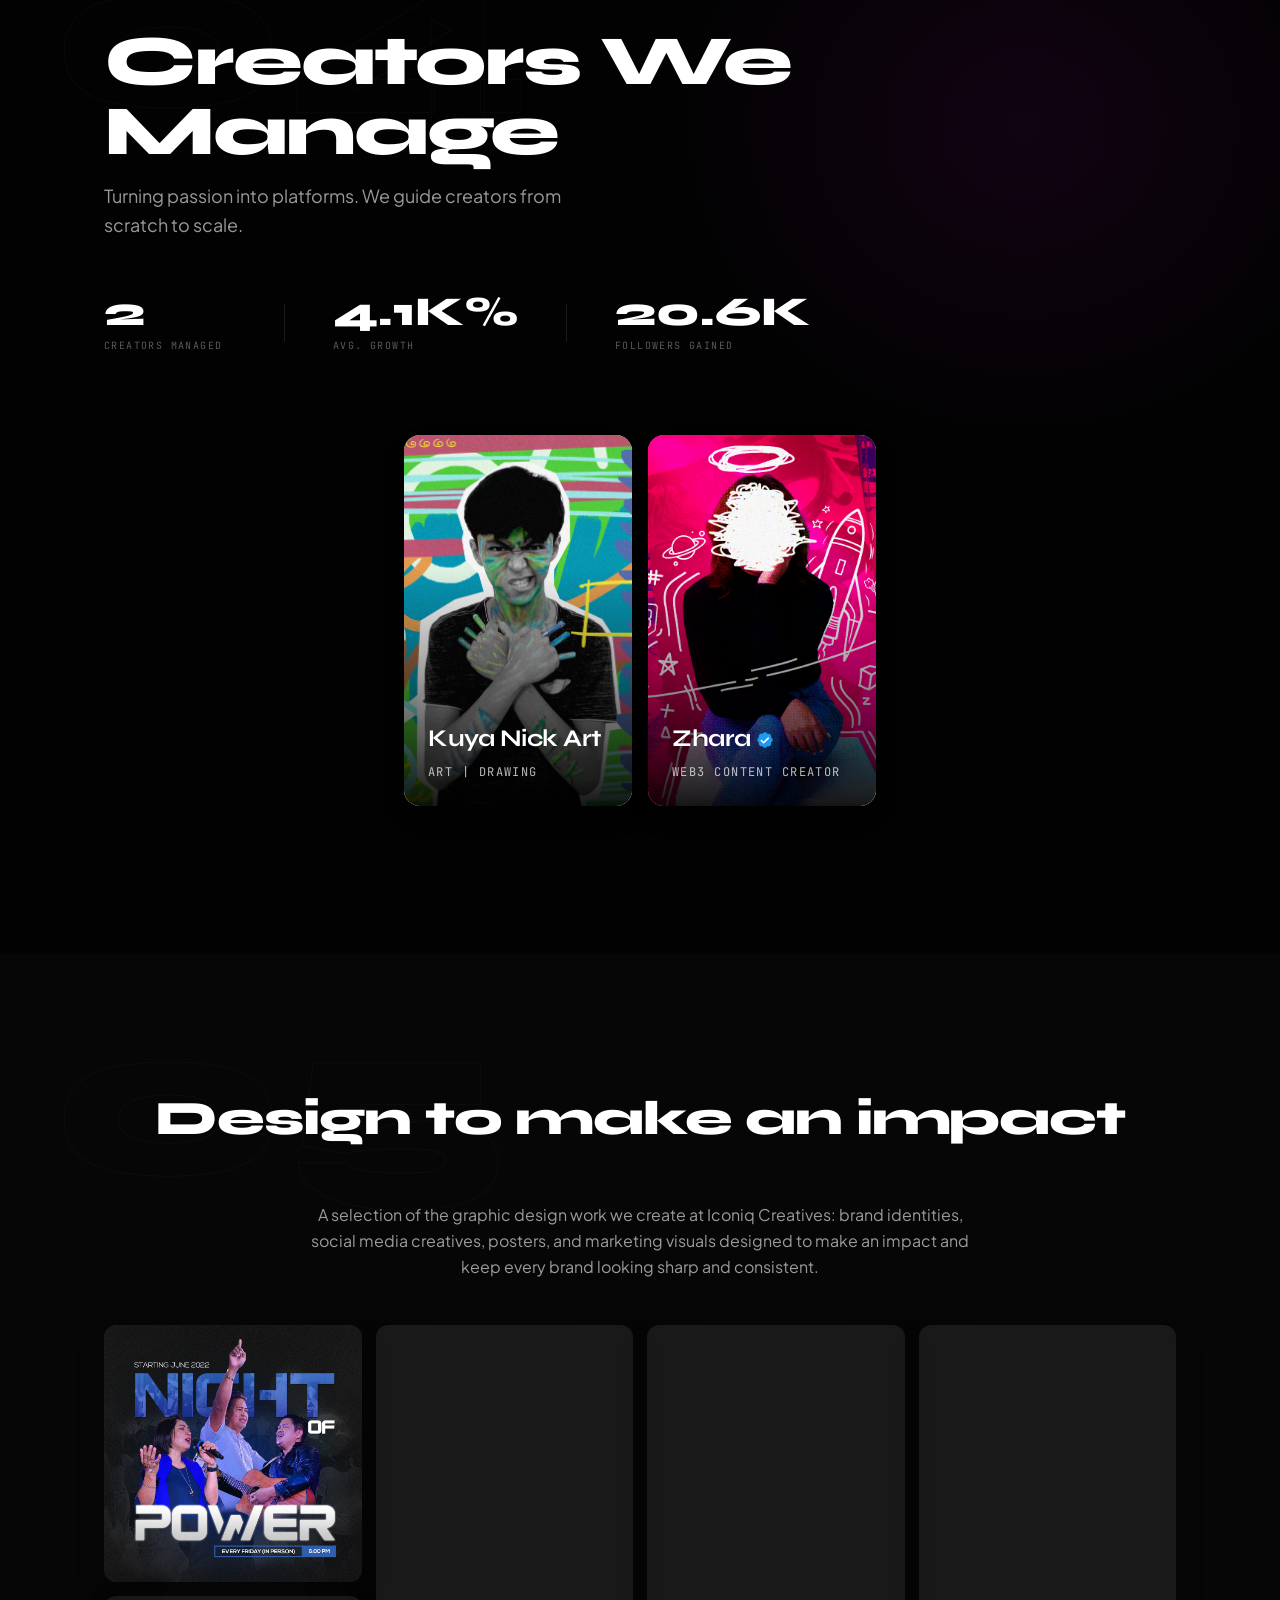
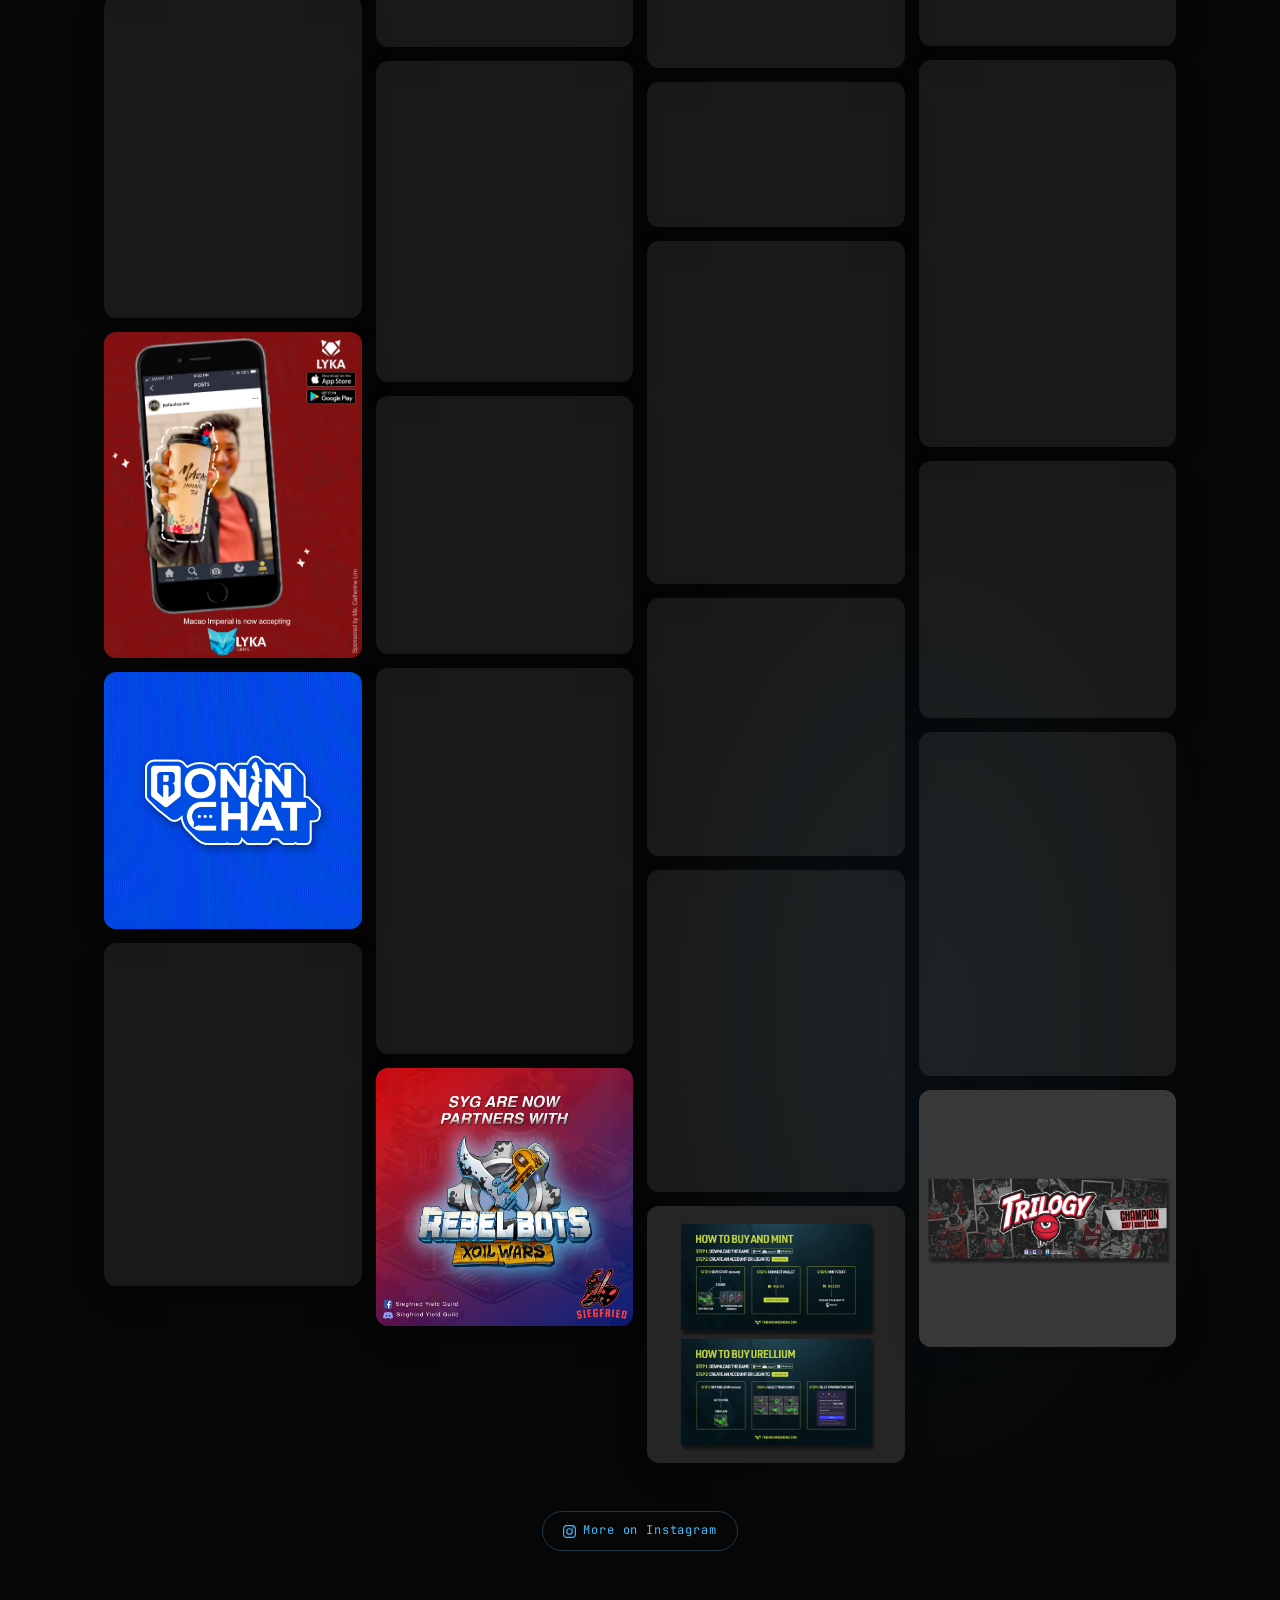
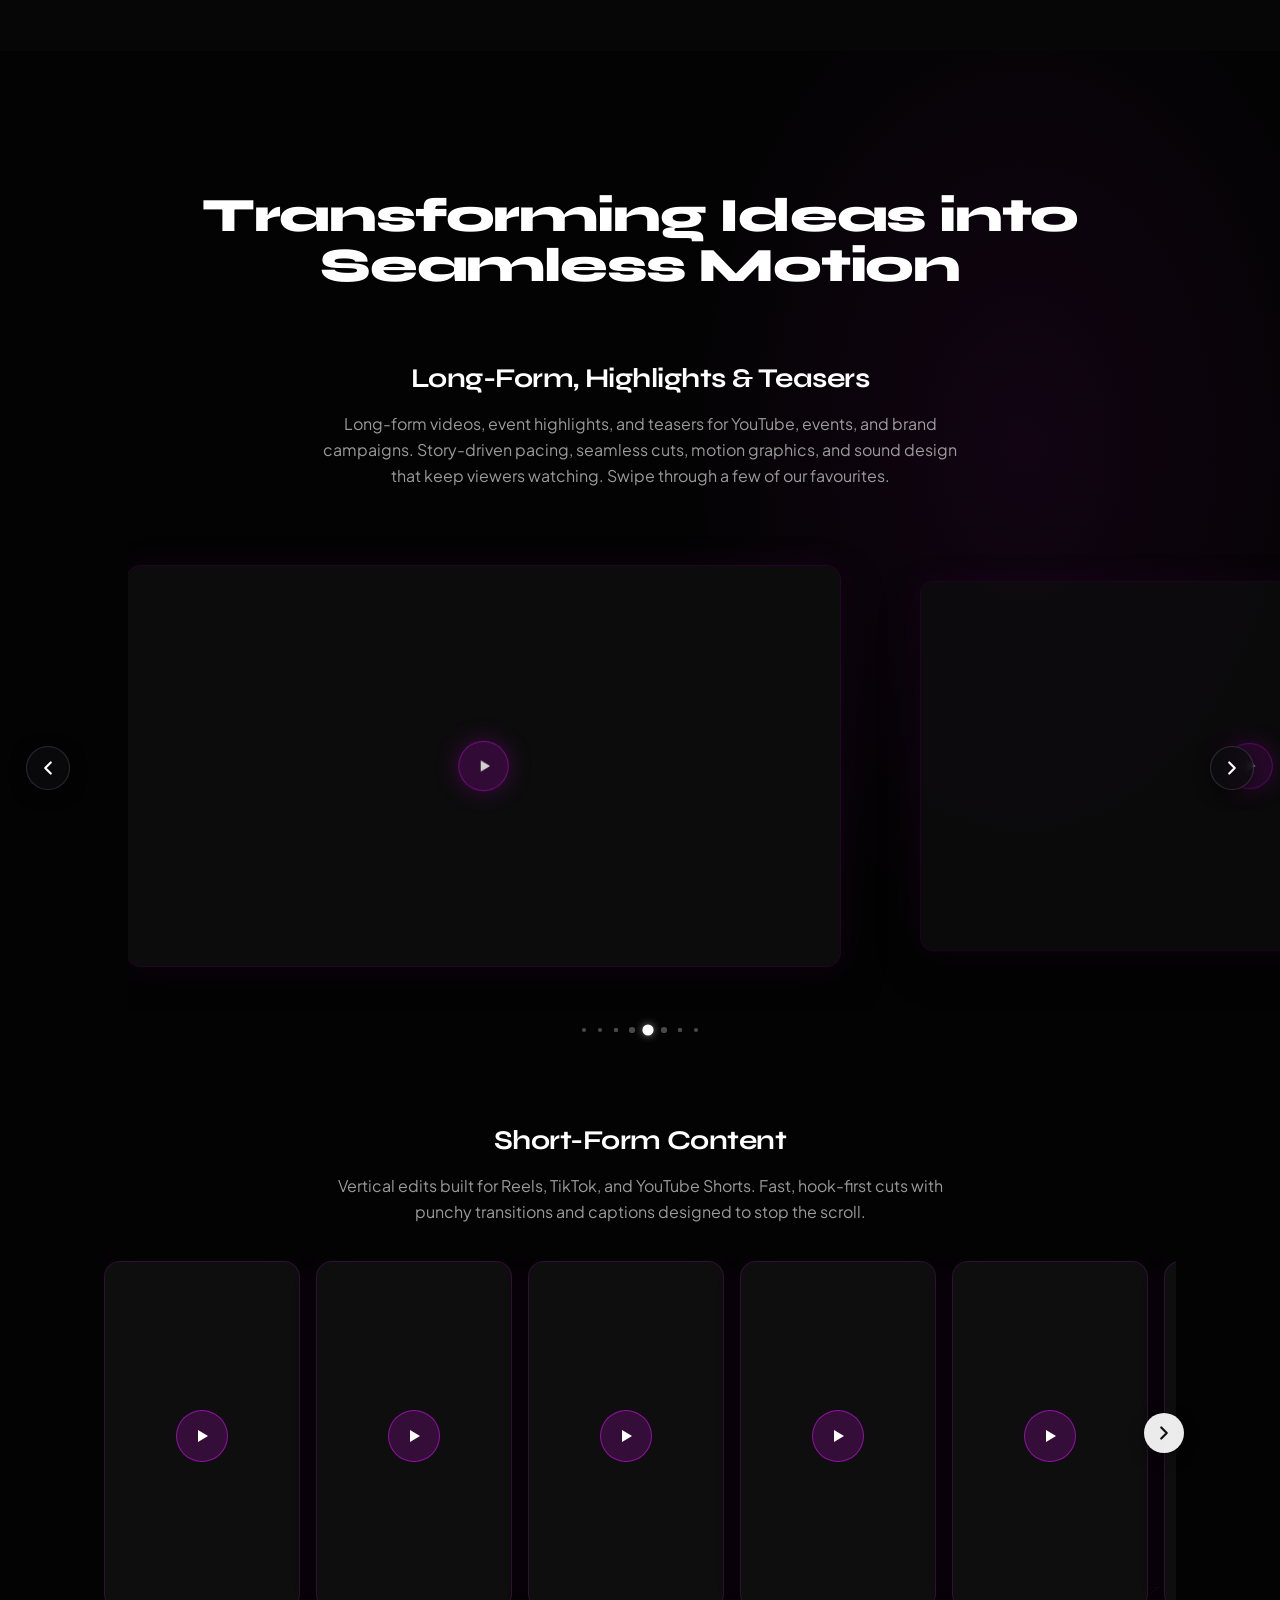
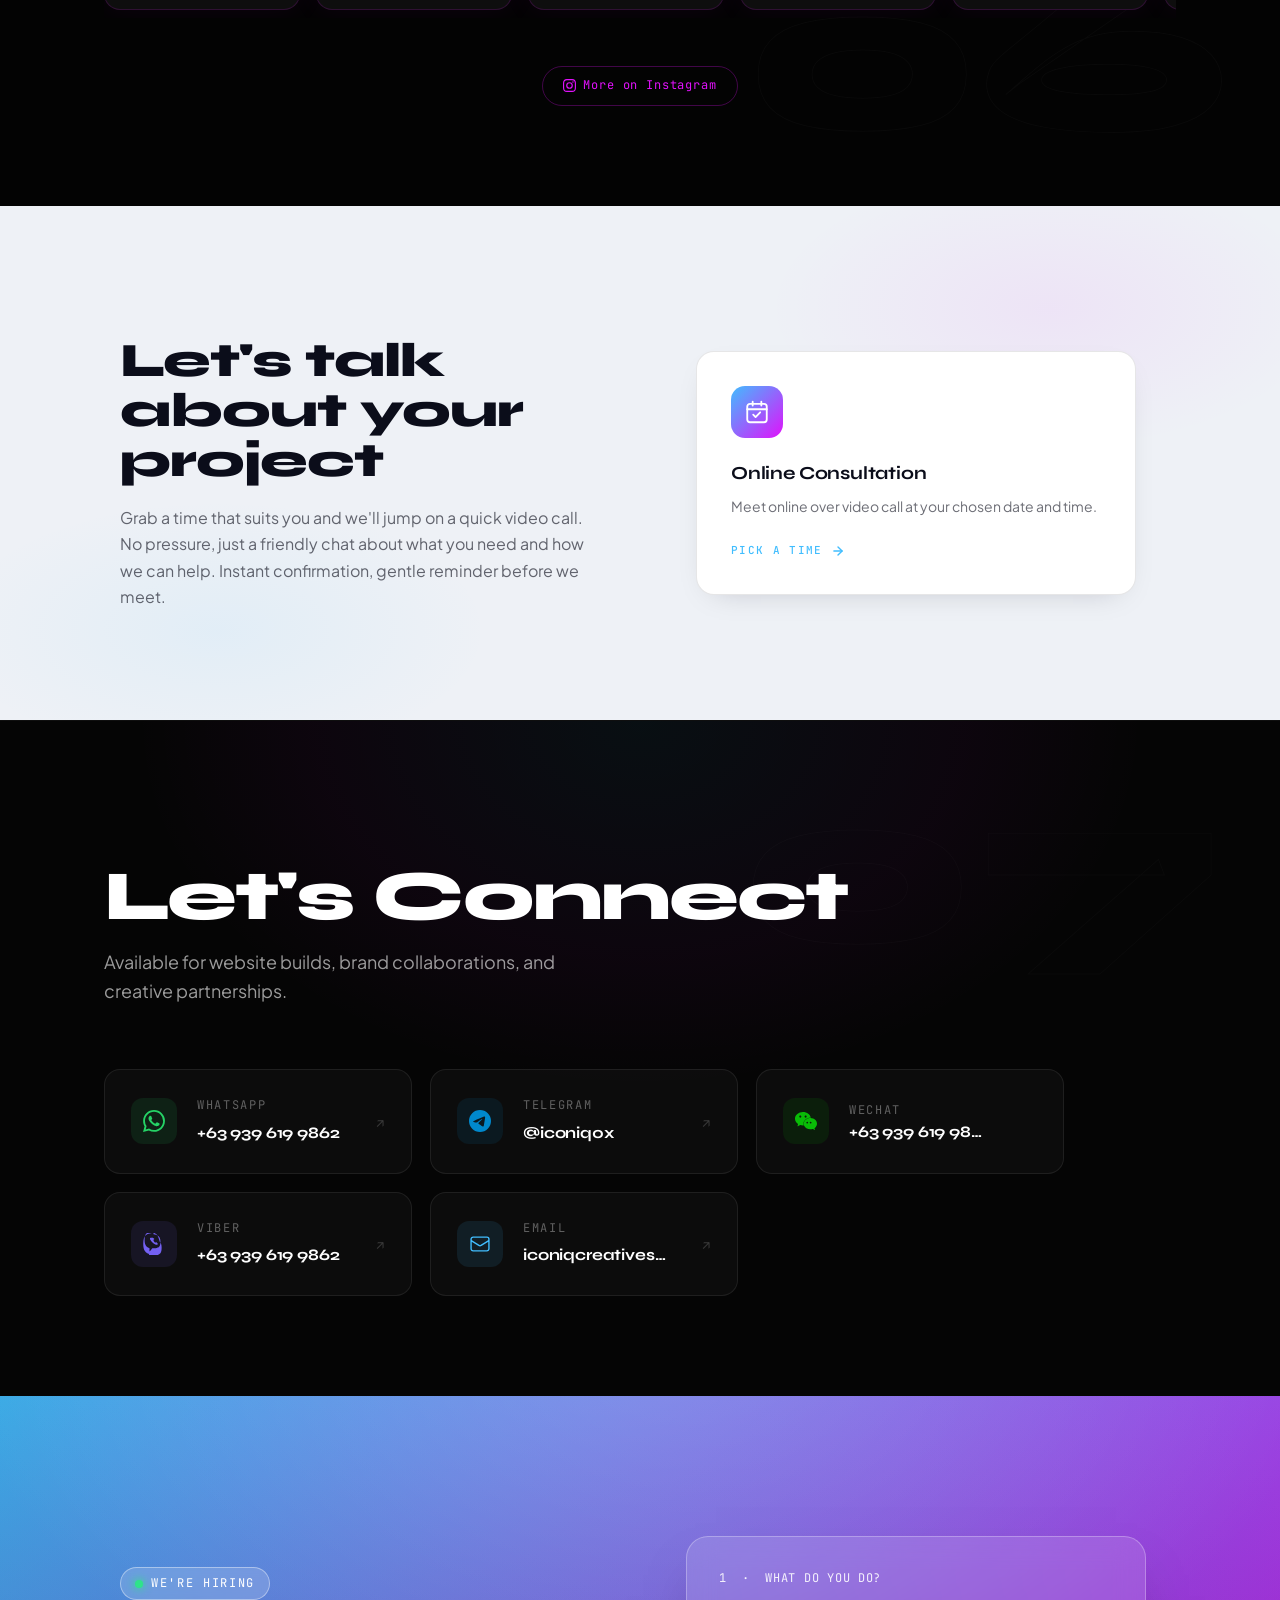
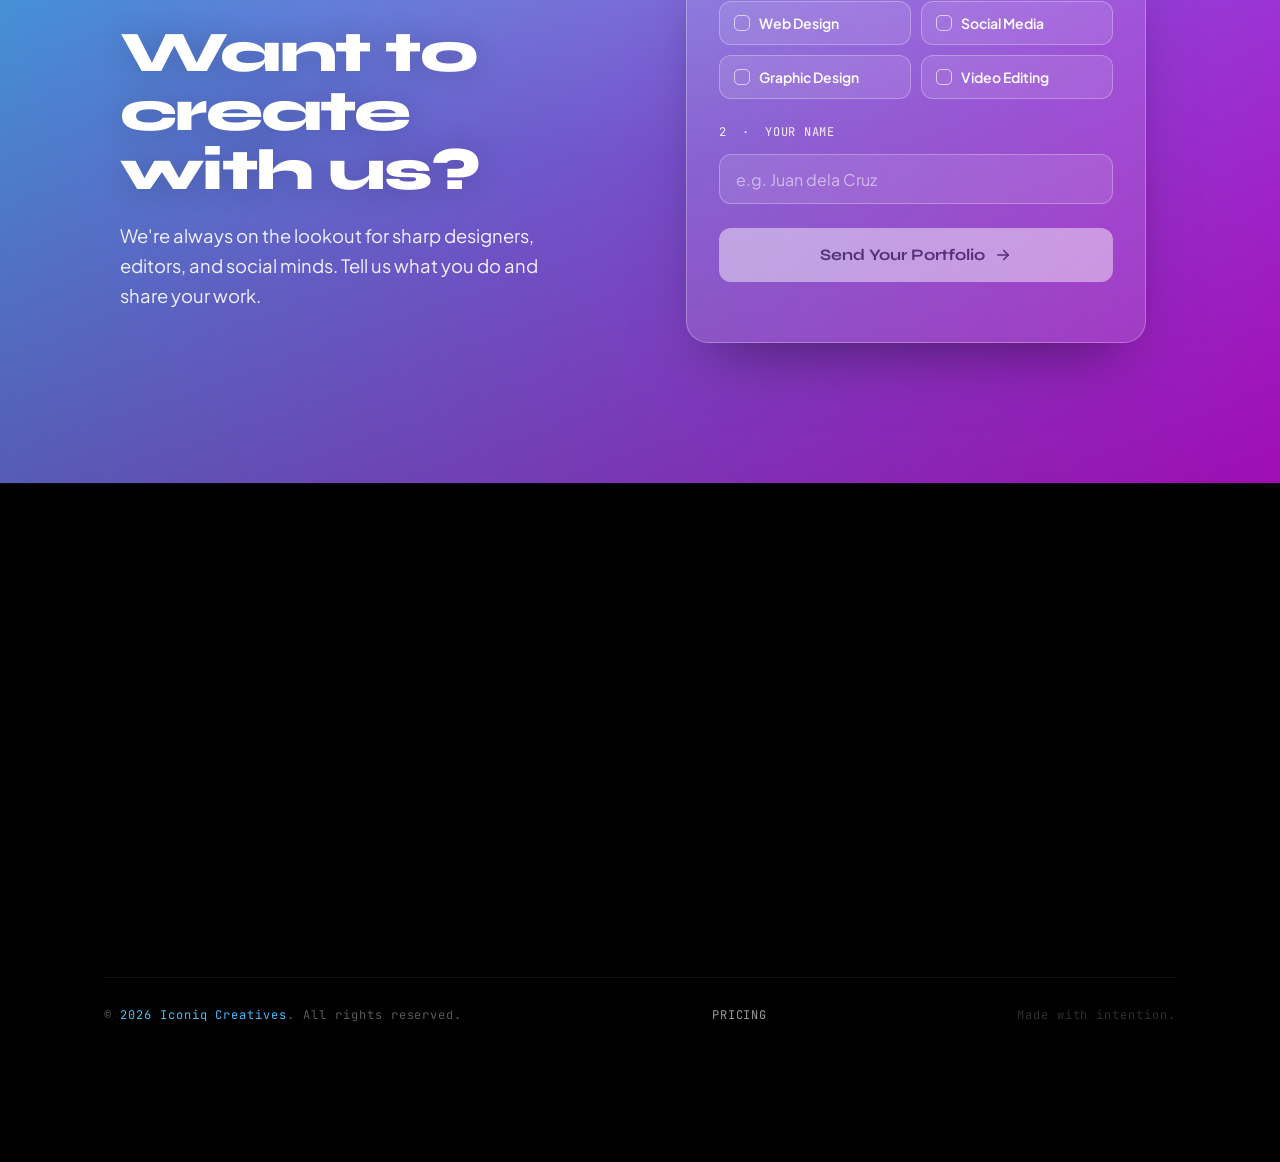
==== commit 6c2ef5d3: "Video (horizontal): use YouTube native controls, drop custom play/pause Remove the custom full-surfa" ====
--- a/index.html
+++ b/index.html
@@ -44,7 +44,7 @@
   <link rel="stylesheet" href="styles/social-media.css?v=33">
   <link rel="stylesheet" href="styles/mentorship.css?v=1">
   <link rel="stylesheet" href="styles/graphic-design.css?v=13">
-  <link rel="stylesheet" href="styles/video-editing.css?v=35">
+  <link rel="stylesheet" href="styles/video-editing.css?v=36">
   <link rel="stylesheet" href="styles/book.css?v=5">
   <link rel="stylesheet" href="styles/contact.css?v=1">
   <link rel="stylesheet" href="styles/careers.css?v=6">
@@ -696,7 +696,7 @@
   <script src="scripts/social-media.js?v=36"></script>
   <script src="scripts/mentorship.js?v=1"></script>
   <script src="scripts/graphic-design.js?v=9"></script>
-  <script src="scripts/video-editing.js?v=20"></script>
+  <script src="scripts/video-editing.js?v=21"></script>
   <script src="scripts/main.js?v=5"></script>
   <script src="scripts/careers.js?v=2"></script>
 
--- a/styles/video-editing.css
+++ b/styles/video-editing.css
@@ -303,10 +303,11 @@
 }
 
 .ve-vcard__poster { position: absolute; inset: 0; width: 100%; height: 100%; object-fit: cover; display: block; }
-/* pointer-events:none so a drag/swipe passes through the playing video to the
-   carousel track (an iframe would otherwise swallow the gesture). */
+/* The playing video uses YouTube's native controls, so the iframe must receive
+   pointer events. Navigate the carousel with the arrows/dots or by dragging the
+   side-peek cards. */
 .ve-vcard iframe,
-.ve-vcard .ve-vcard__player { position: absolute; inset: 0; width: 100%; height: 100%; border: none; display: block; z-index: 1; pointer-events: none; }
+.ve-vcard .ve-vcard__player { position: absolute; inset: 0; width: 100%; height: 100%; border: none; display: block; z-index: 2; pointer-events: auto; }
 
 .ve-vcard__play {
   position: absolute;
@@ -331,49 +332,6 @@
 }
 .ve-vcard--playing .ve-vcard__play,
 .ve-vcard--playing .ve-vcard__poster { opacity: 0; pointer-events: none; }
-
-/* Full-surface tap layer — tap/click anywhere on the video toggles
-   play/pause; a centered control shows the current state. Sits above the
-   pointer-events:none iframe; a drag still swipes the carousel (handled in JS). */
-.ve-vcard__tap {
-  position: absolute;
-  inset: 0;
-  z-index: 2;
-  display: grid;
-  place-items: center;
-  cursor: pointer;
-  pointer-events: auto;
-  -webkit-tap-highlight-color: transparent;
-}
-.ve-vcard__tap:focus-visible { outline: 2px solid #fff; outline-offset: -3px; }
-
-/* Centered play/pause control — always visible (dimmed while playing),
-   brightens on hover and when paused. */
-.ve-vcard__toggle {
-  width: 62px;
-  height: 62px;
-  border-radius: 50%;
-  display: grid;
-  place-items: center;
-  color: #fff;
-  background: rgba(10, 6, 12, 0.5);
-  border: 1px solid rgba(225, 17, 251, 0.5);
-  -webkit-backdrop-filter: blur(6px);
-  backdrop-filter: blur(6px);
-  box-shadow: 0 6px 24px rgba(0, 0, 0, 0.4);
-  opacity: 0.5;
-  transition: opacity 0.22s ease, transform 0.16s ease, background 0.2s ease, border-color 0.2s ease;
-}
-.ve-vcard__ticon { display: grid; place-items: center; width: 28px; height: 28px; }
-.ve-vcard__toggle svg { width: 28px; height: 28px; }
-.ve-vcard--paused .ve-vcard__toggle,
-.ve-vcard:hover .ve-vcard__toggle {
-  opacity: 1;
-  background: rgba(225, 17, 251, 0.34);
-  border-color: rgba(225, 17, 251, 0.75);
-  box-shadow: 0 0 22px rgba(225, 17, 251, 0.28);
-}
-.ve-vcard__tap:active .ve-vcard__toggle { transform: scale(0.92); }
 
 /* Stage wraps the scrolling row so the nav arrows can sit still over the video */
 .ve-video-stage { position: relative; }
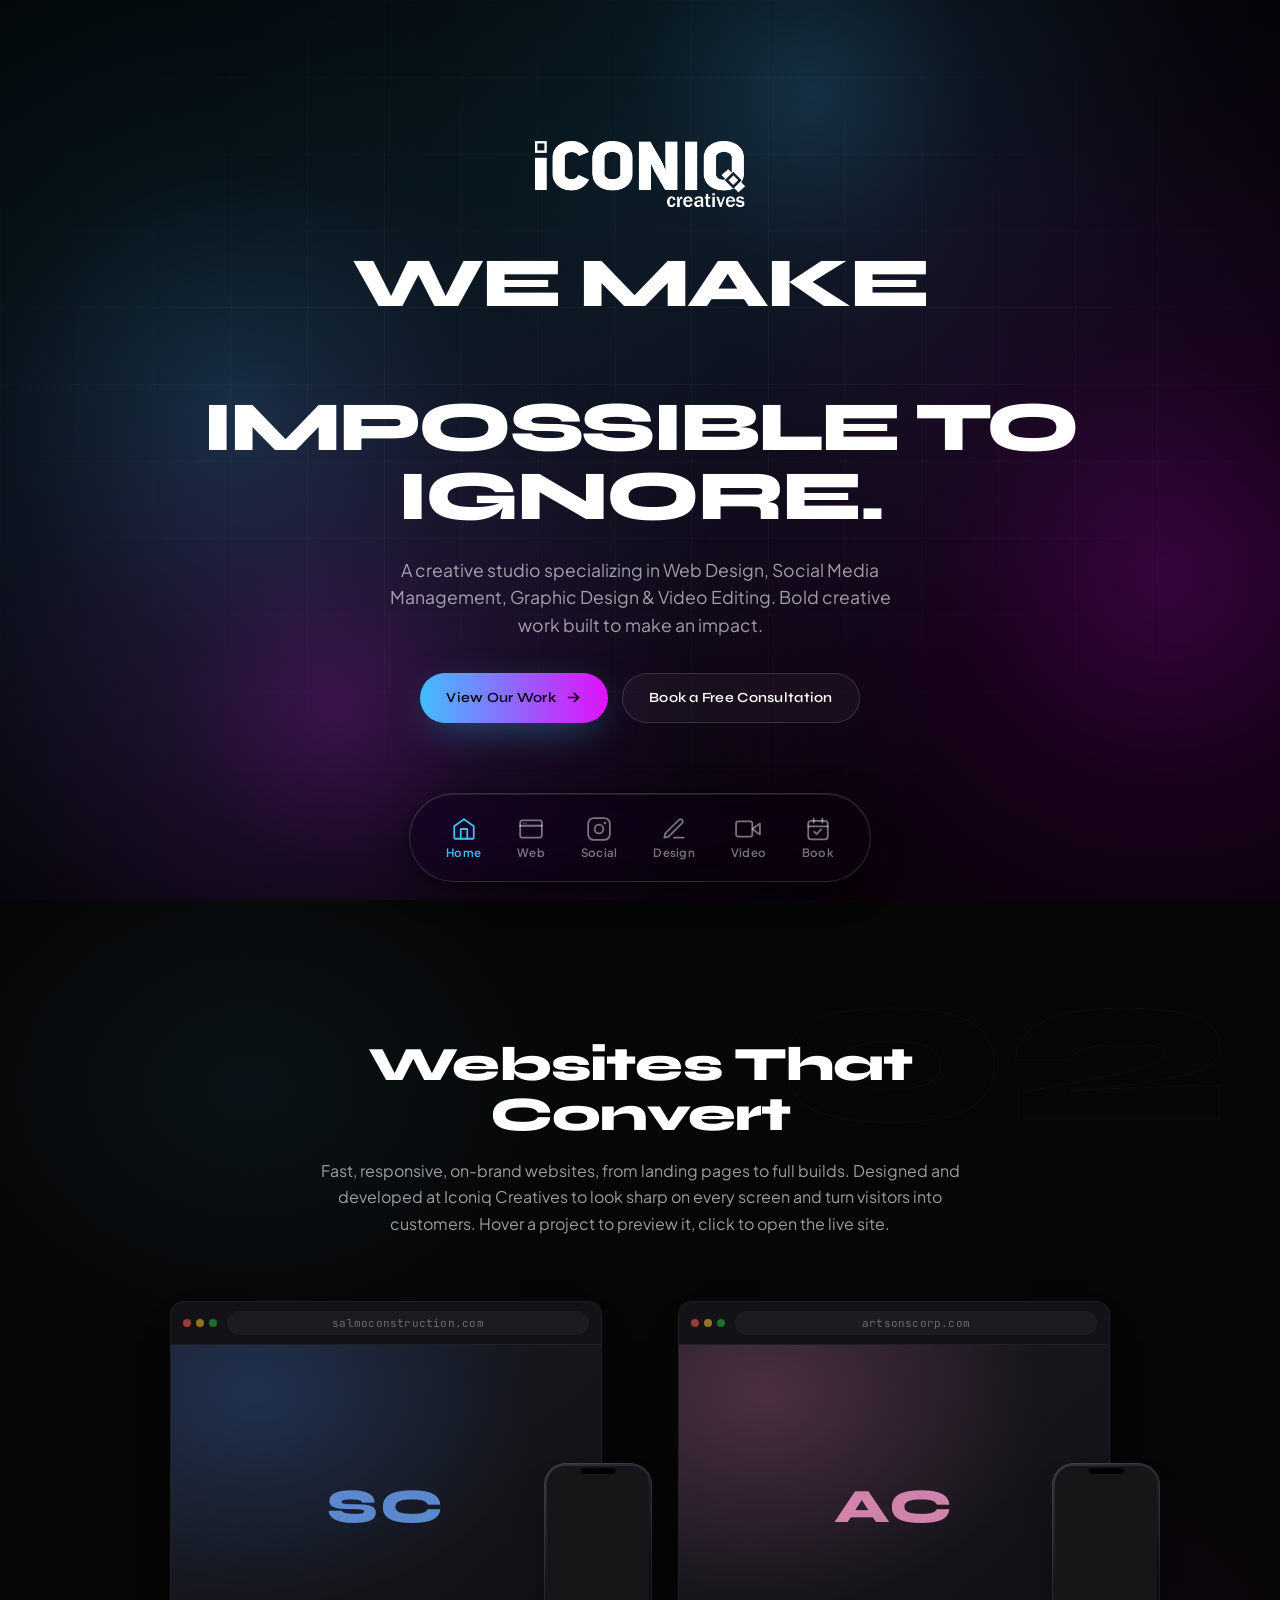
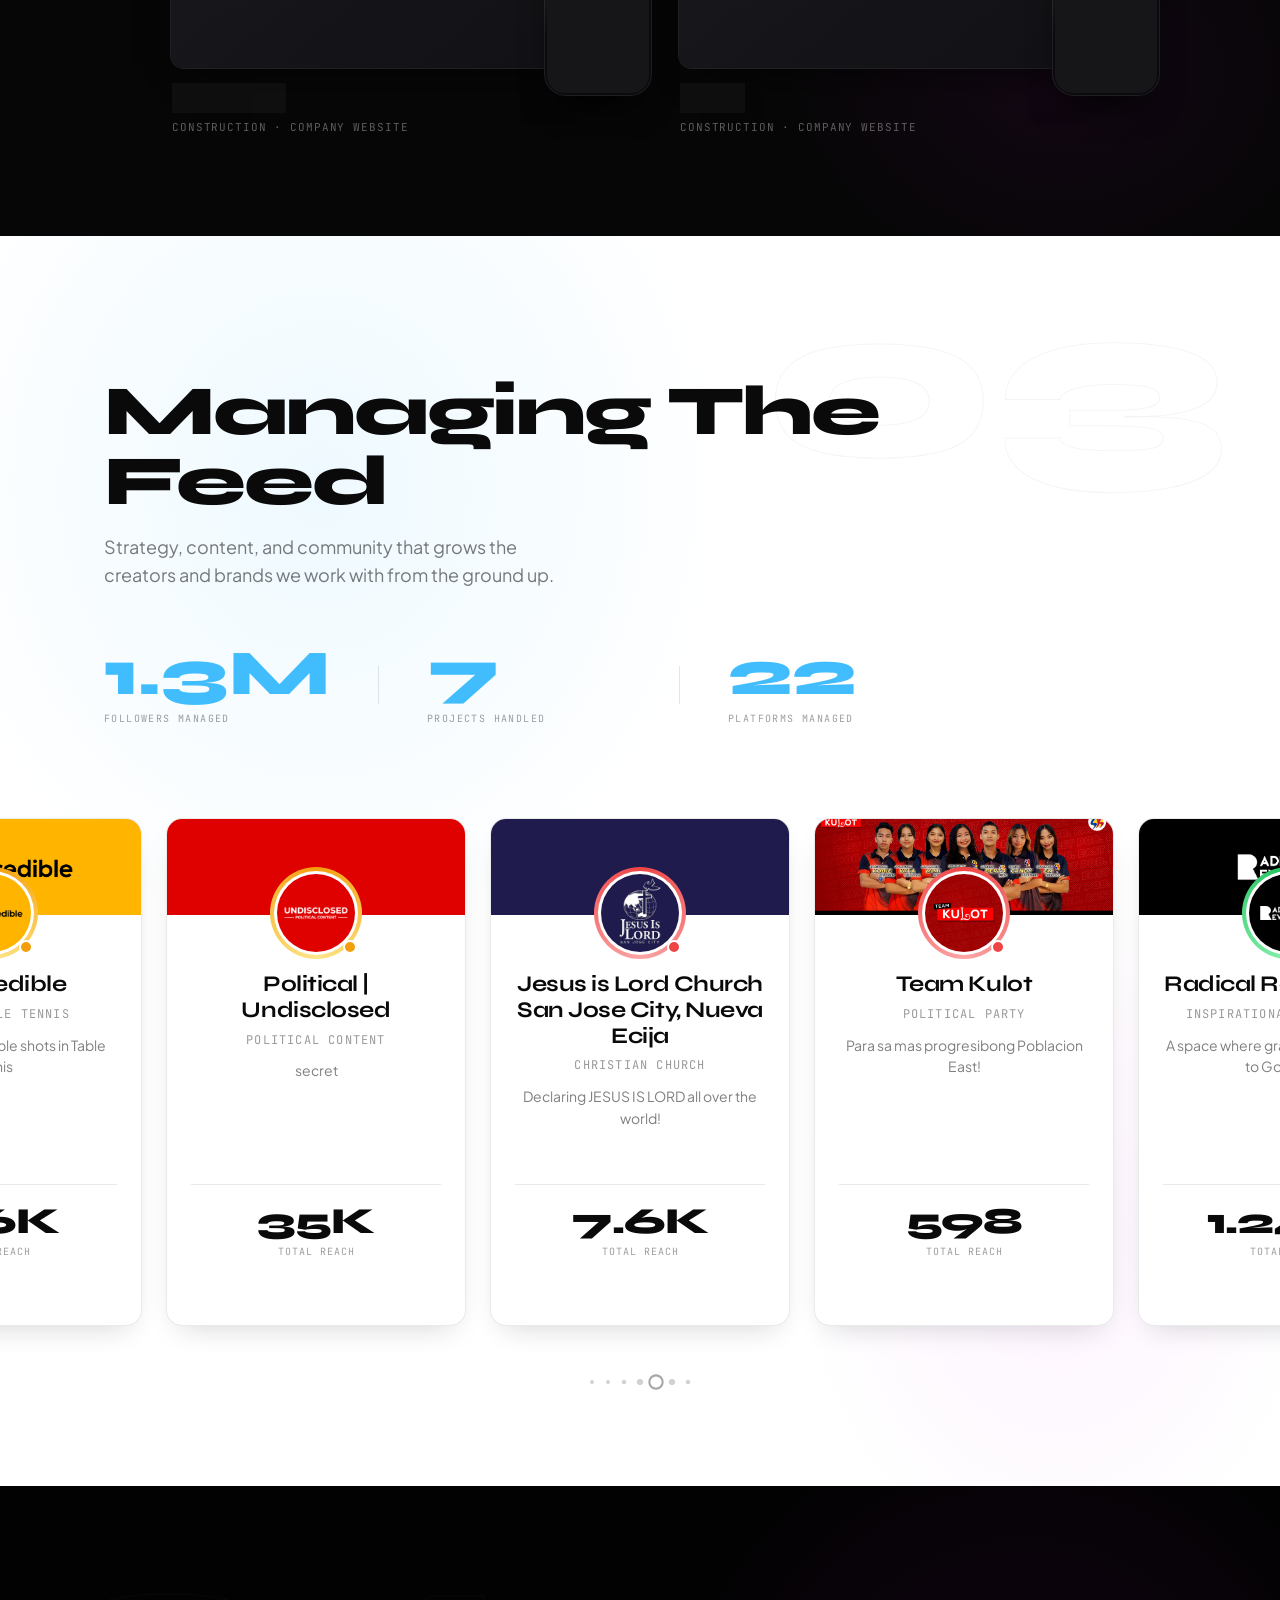
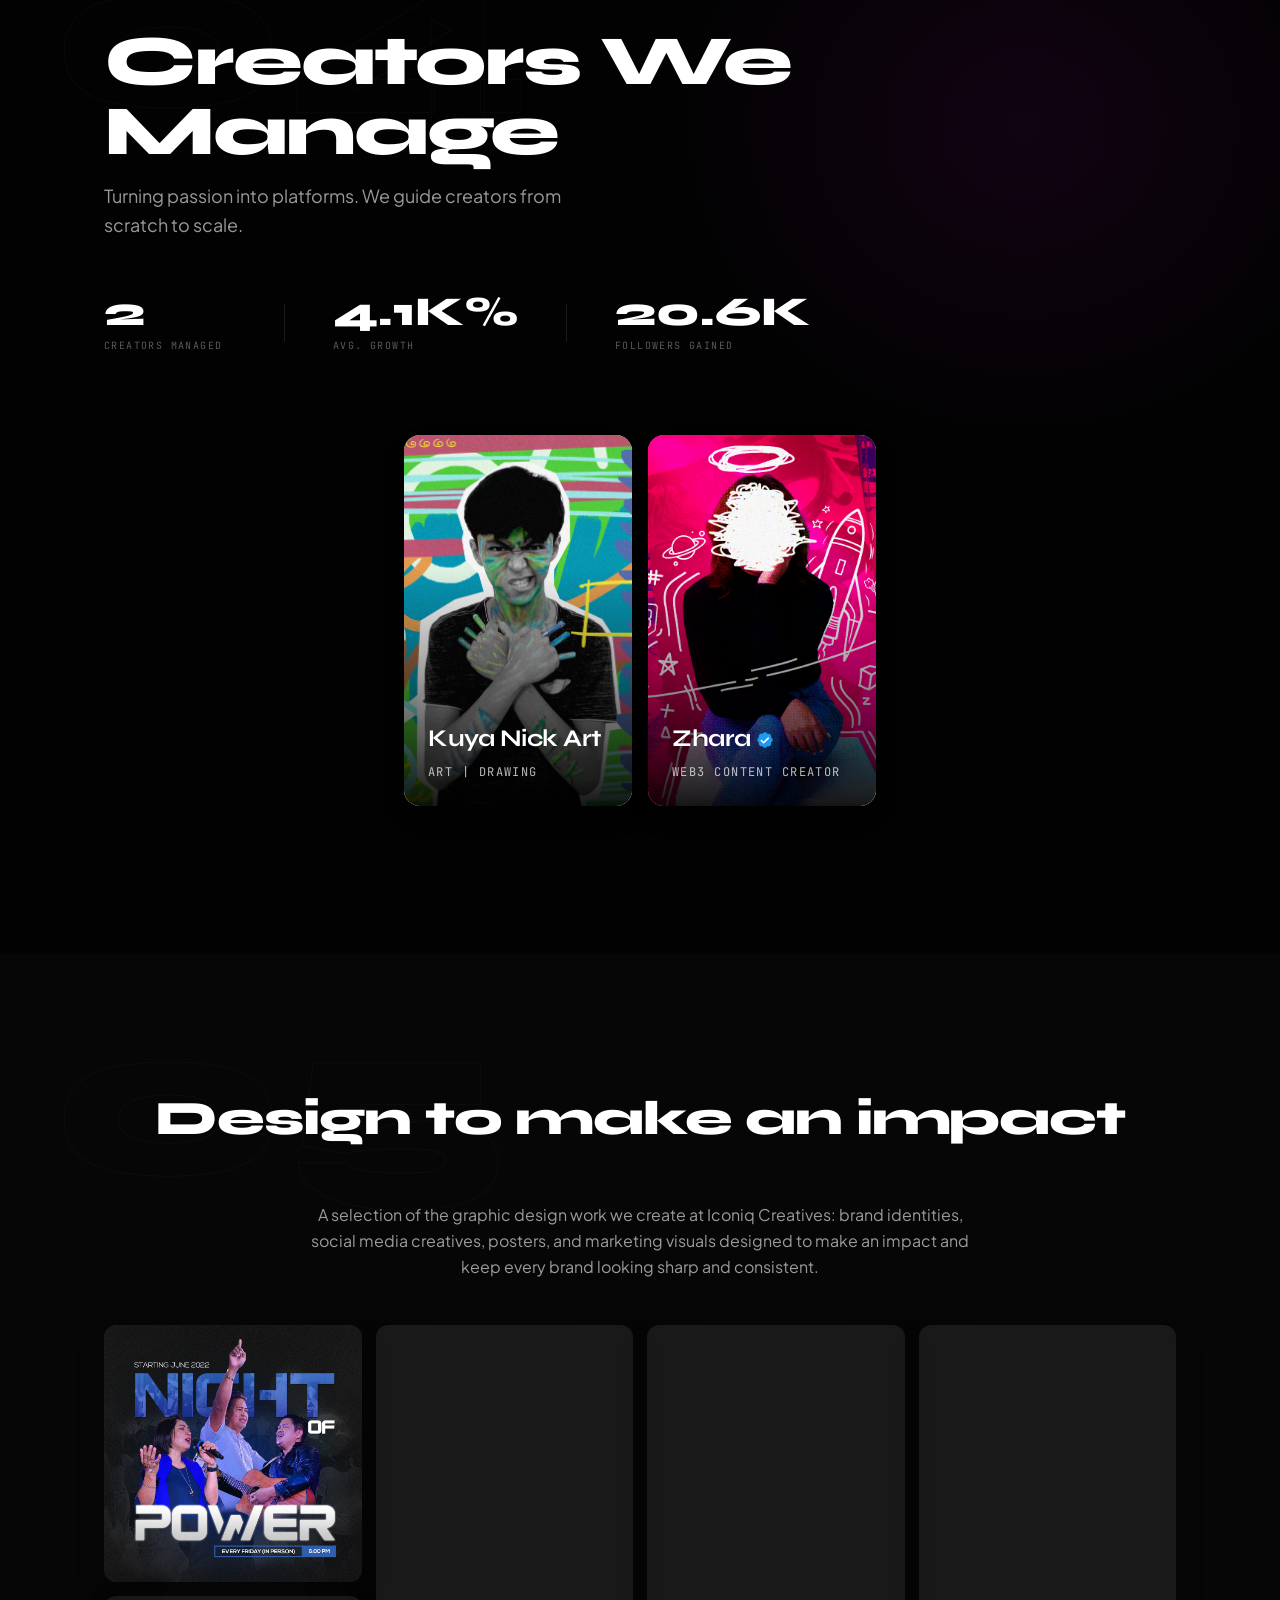
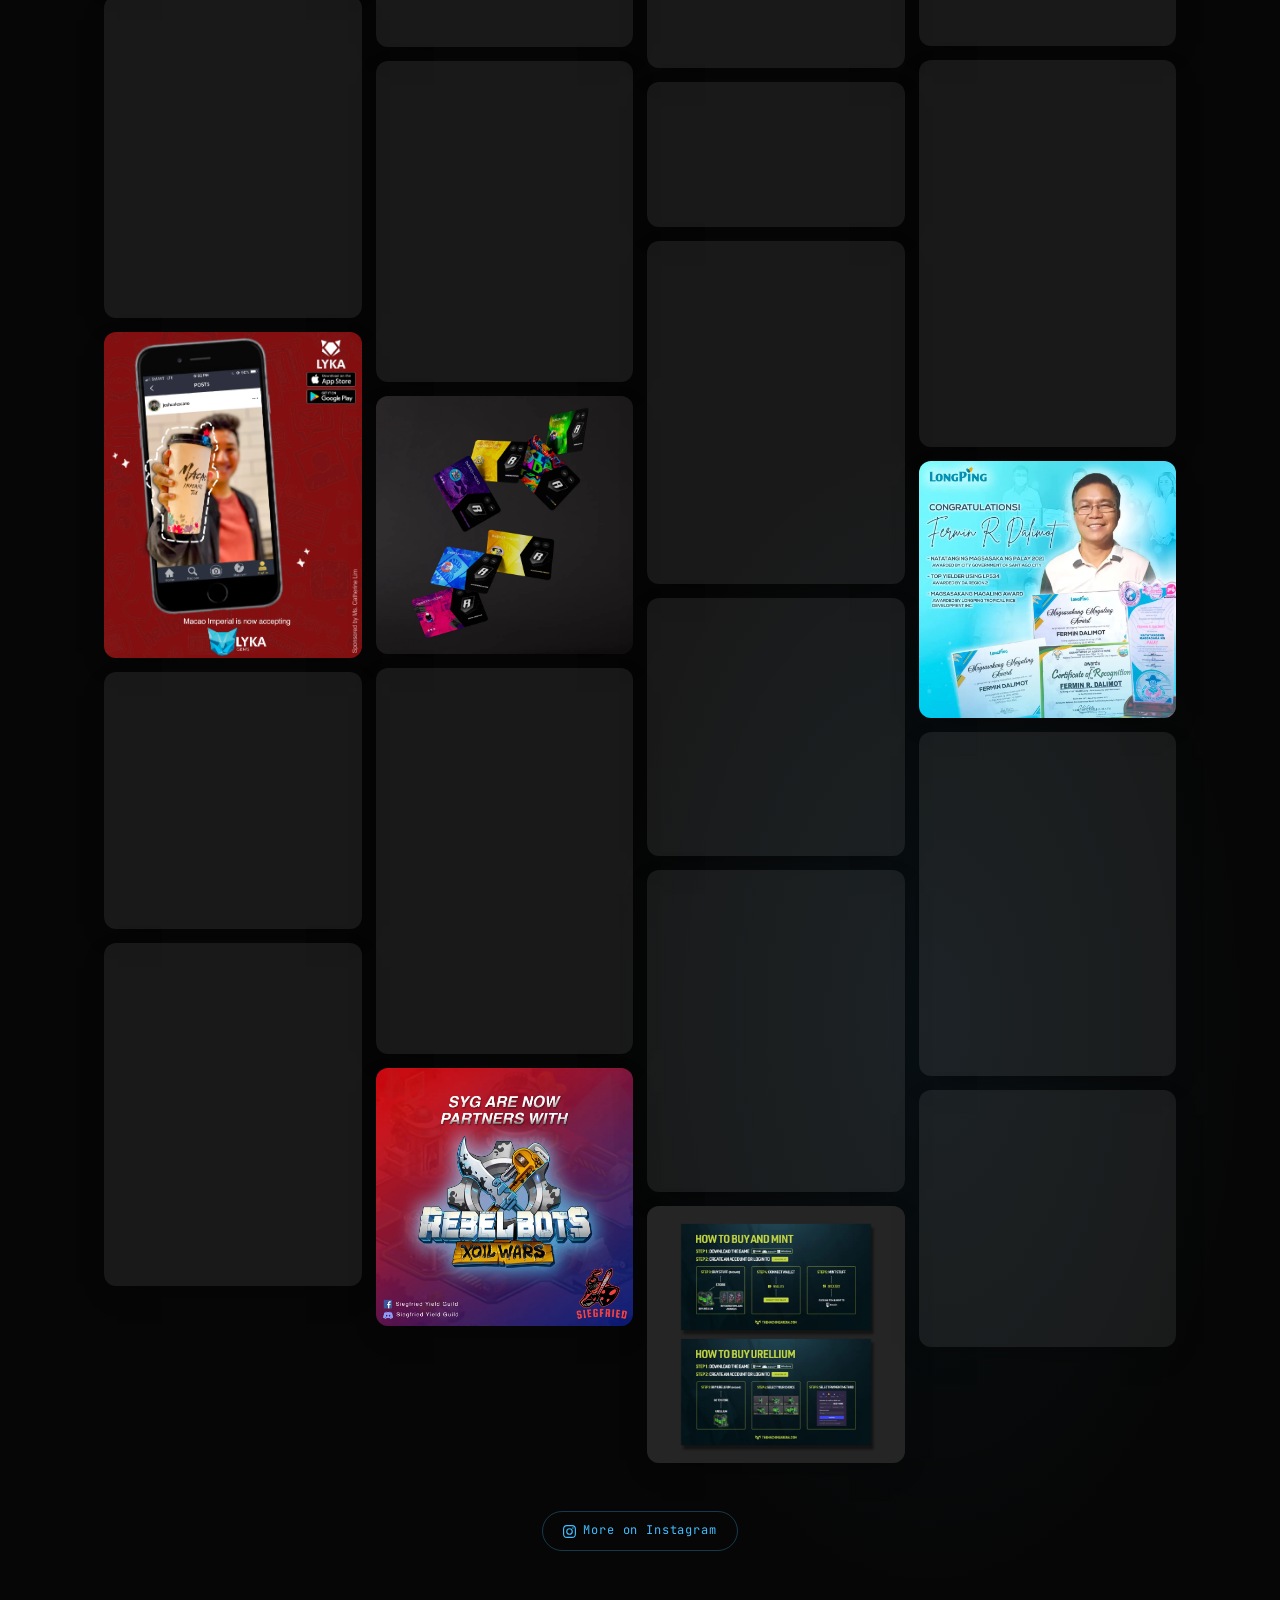
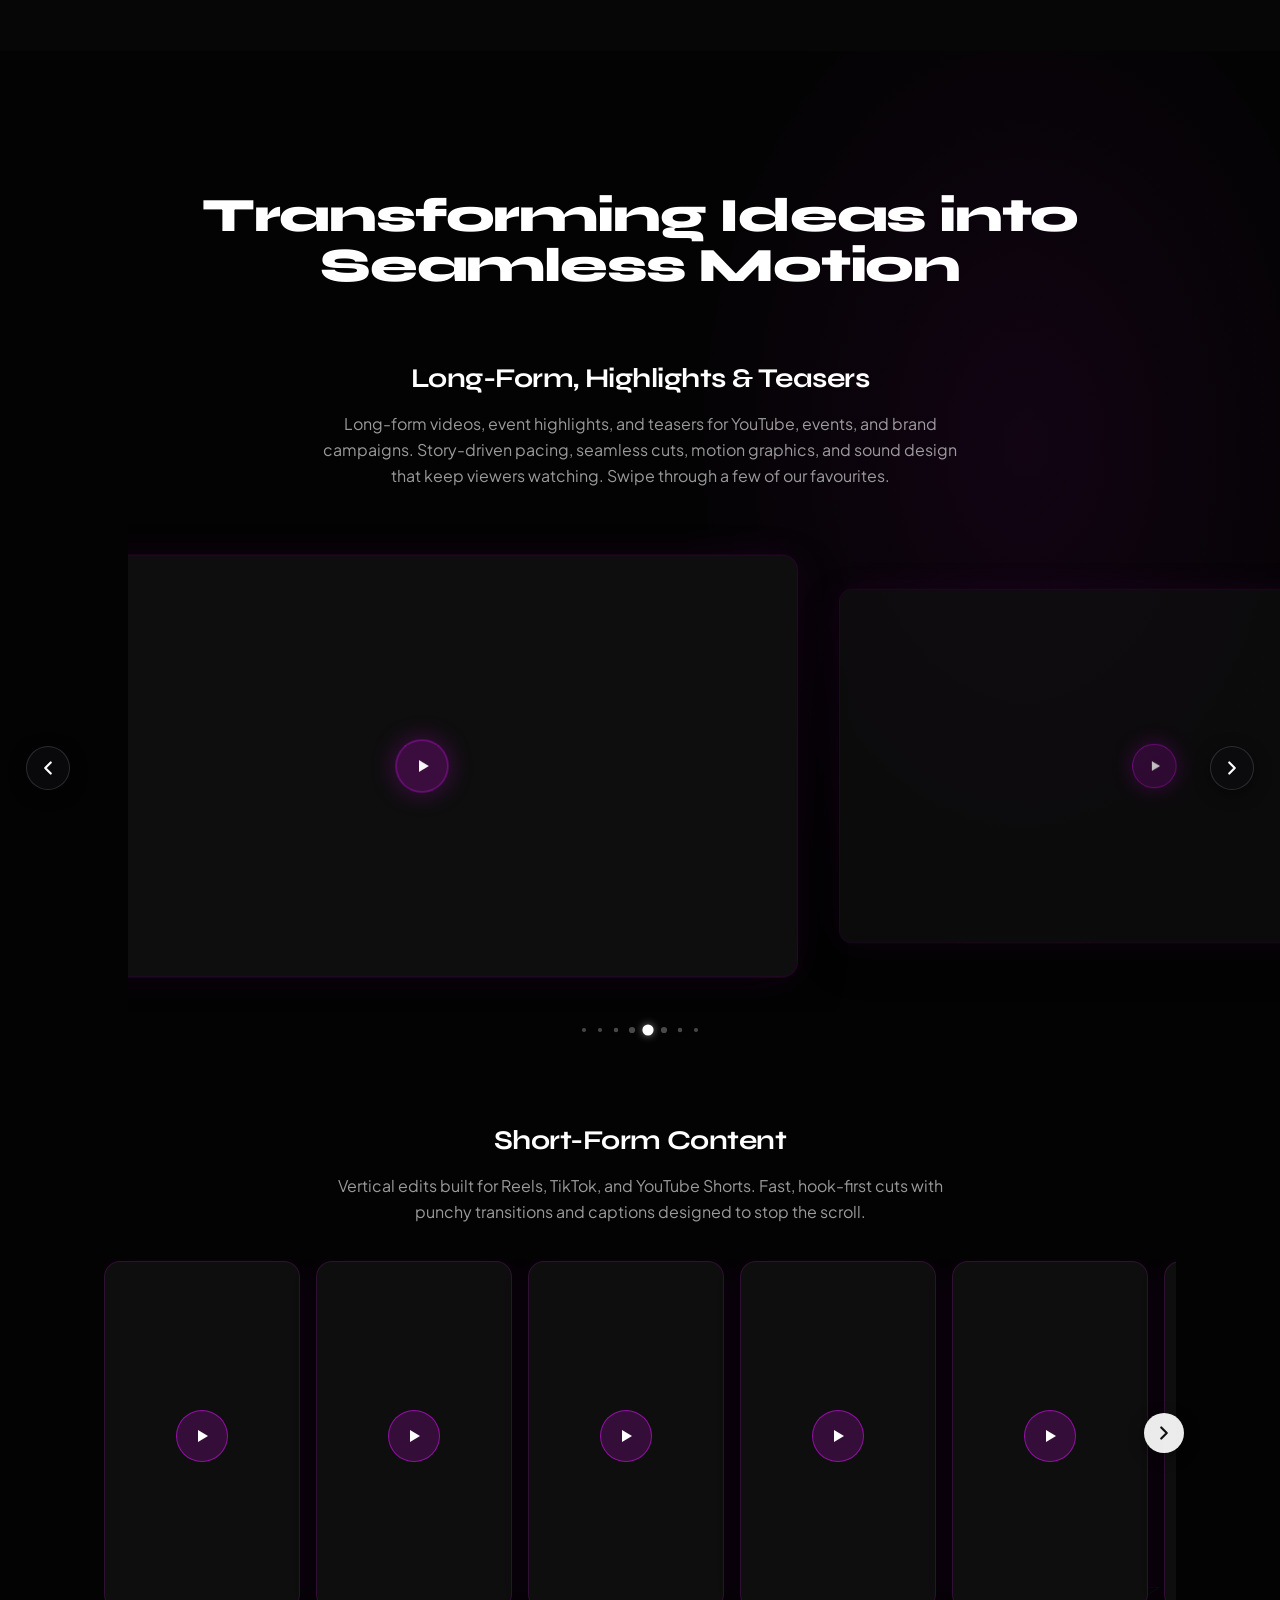
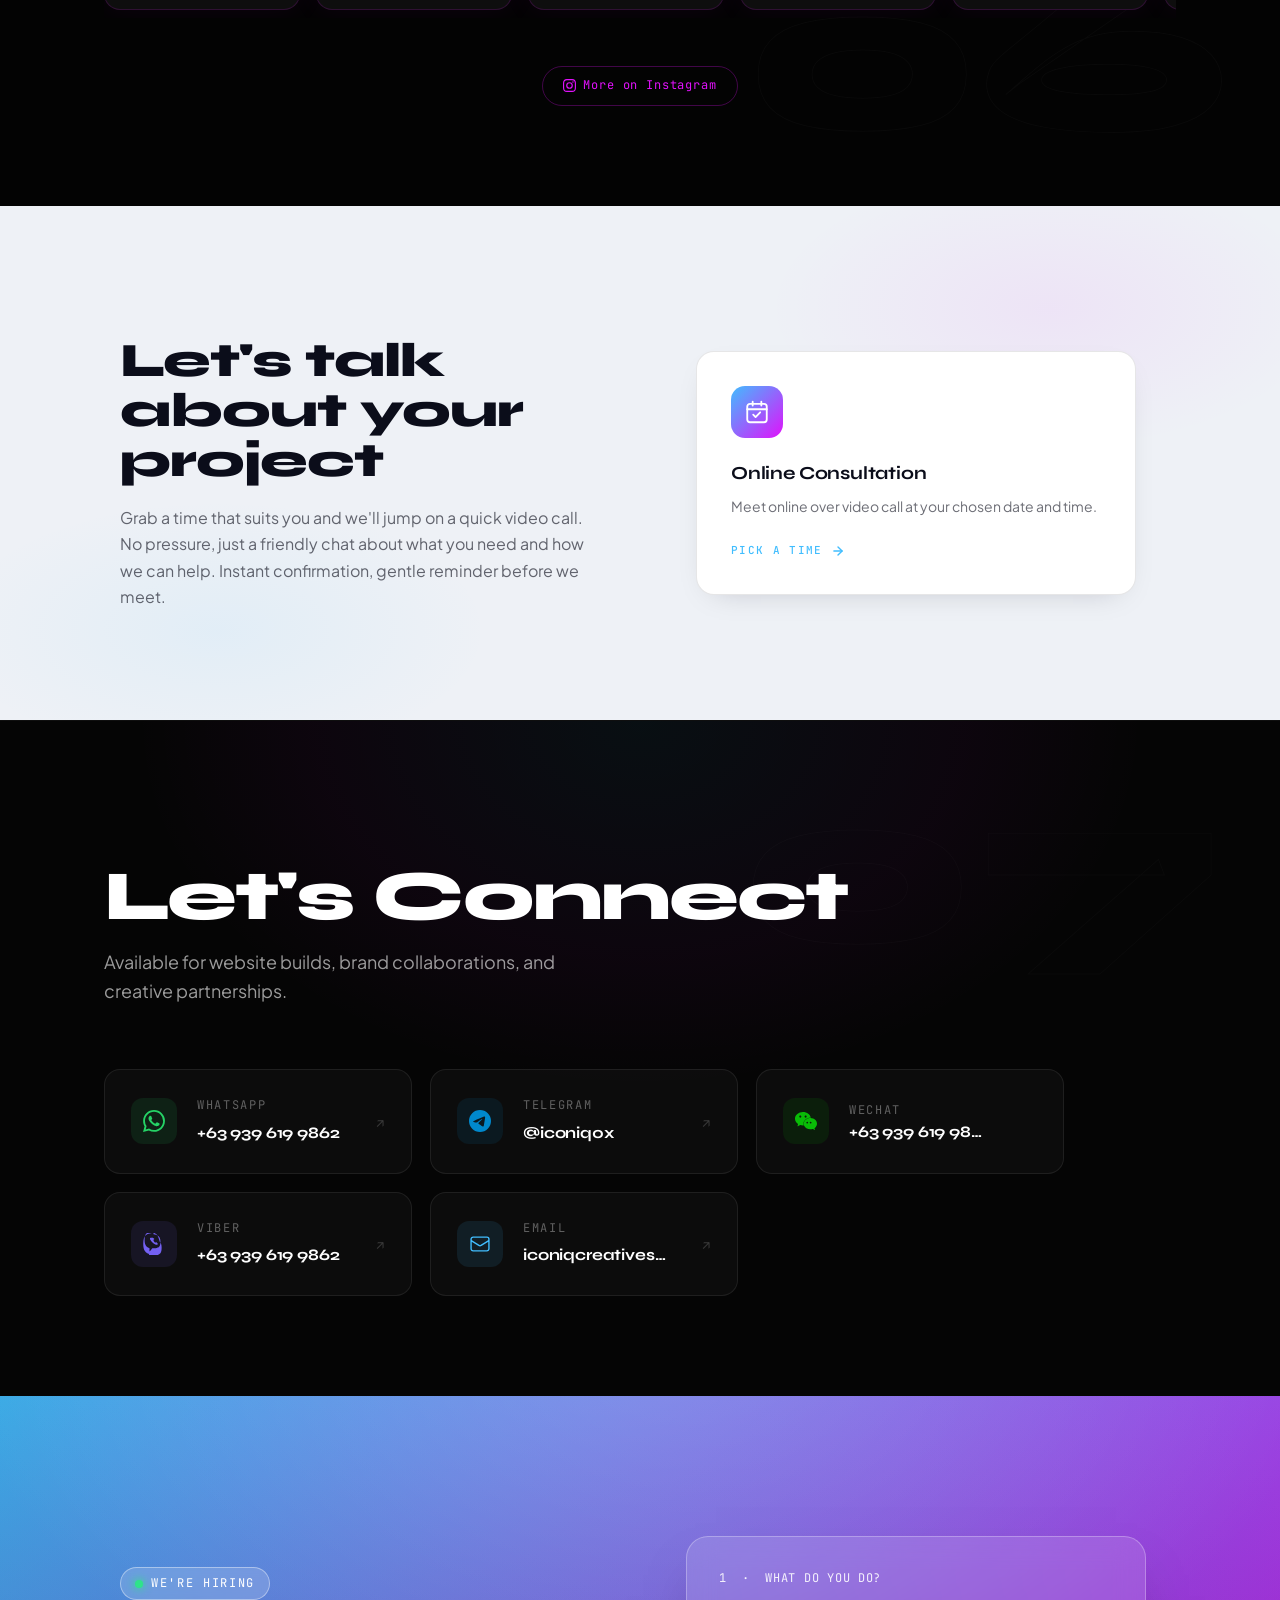
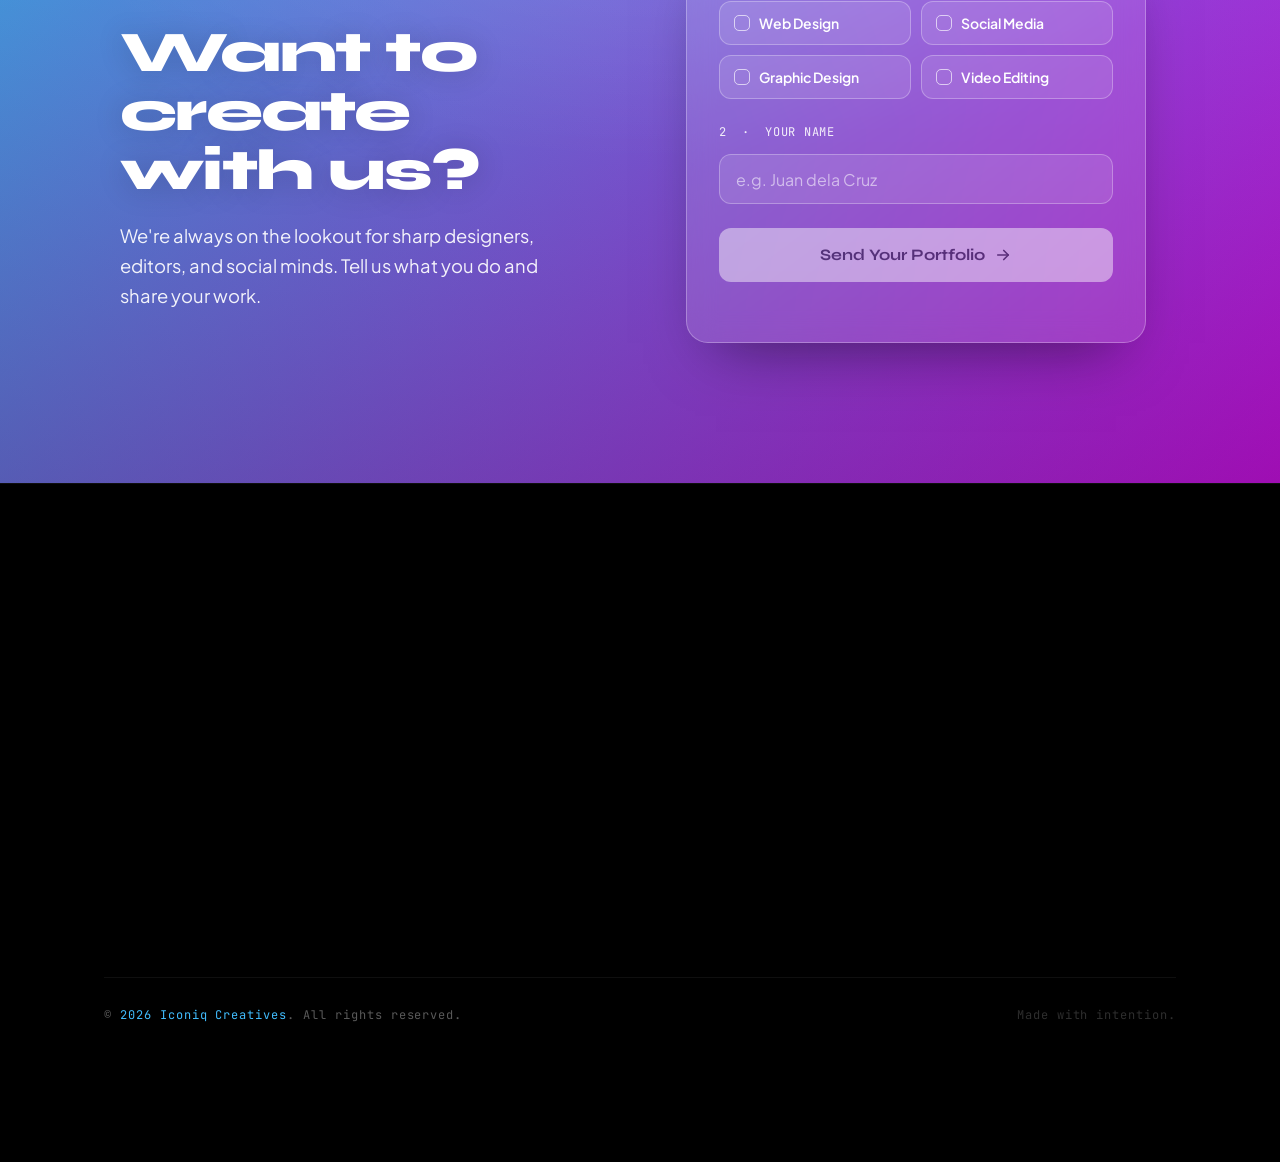
==== commit 26ea8254: "Footer: remove the 'Pricing' link Co-Authored-By: Claude Opus 4.8 <noreply@anthropic.com>" ====
--- a/index.html
+++ b/index.html
@@ -677,9 +677,6 @@
         <p class="footer-copy">
           &copy; <span id="footer-year"></span> <span>Iconiq Creatives</span>. All rights reserved.
         </p>
-        <nav class="footer-links" aria-label="Footer links">
-          <a class="footer-link" href="/pricing">Pricing</a>
-        </nav>
         <p class="footer-made">Made with intention.</p>
       </div>
 
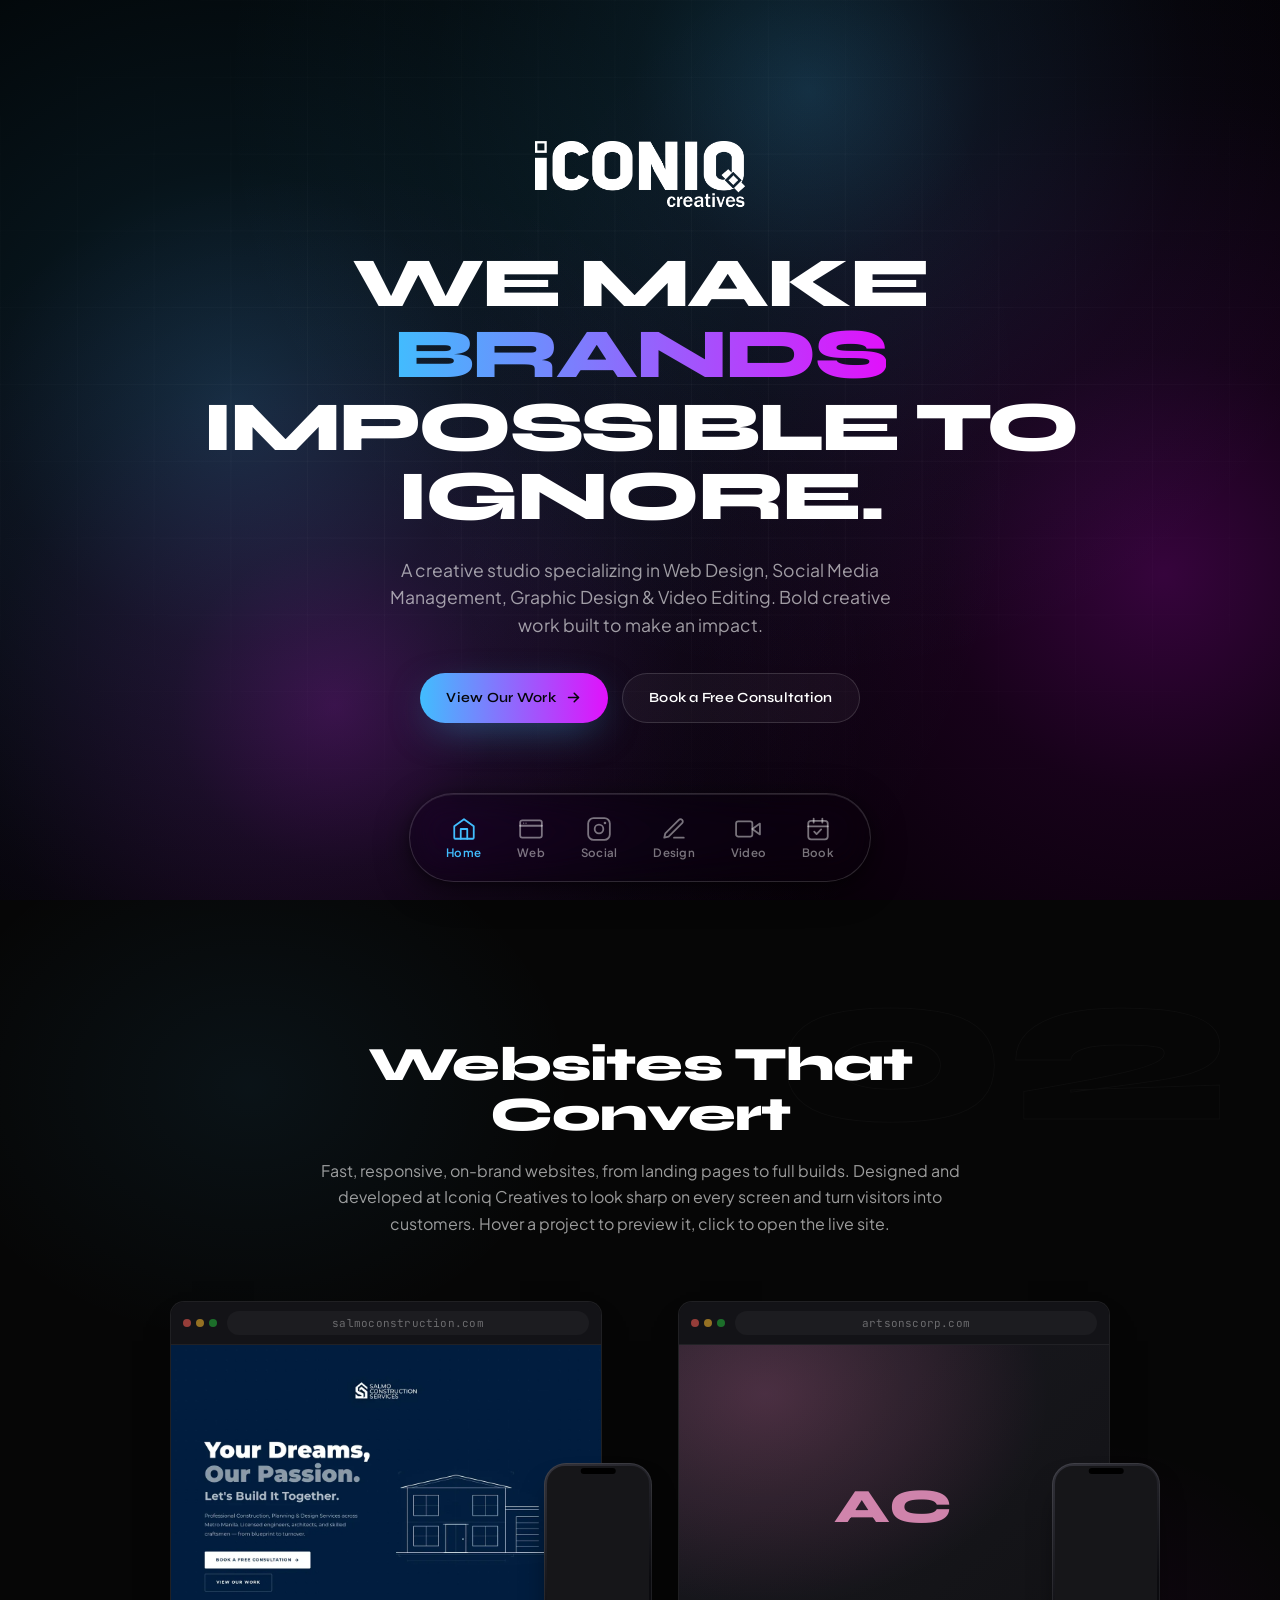
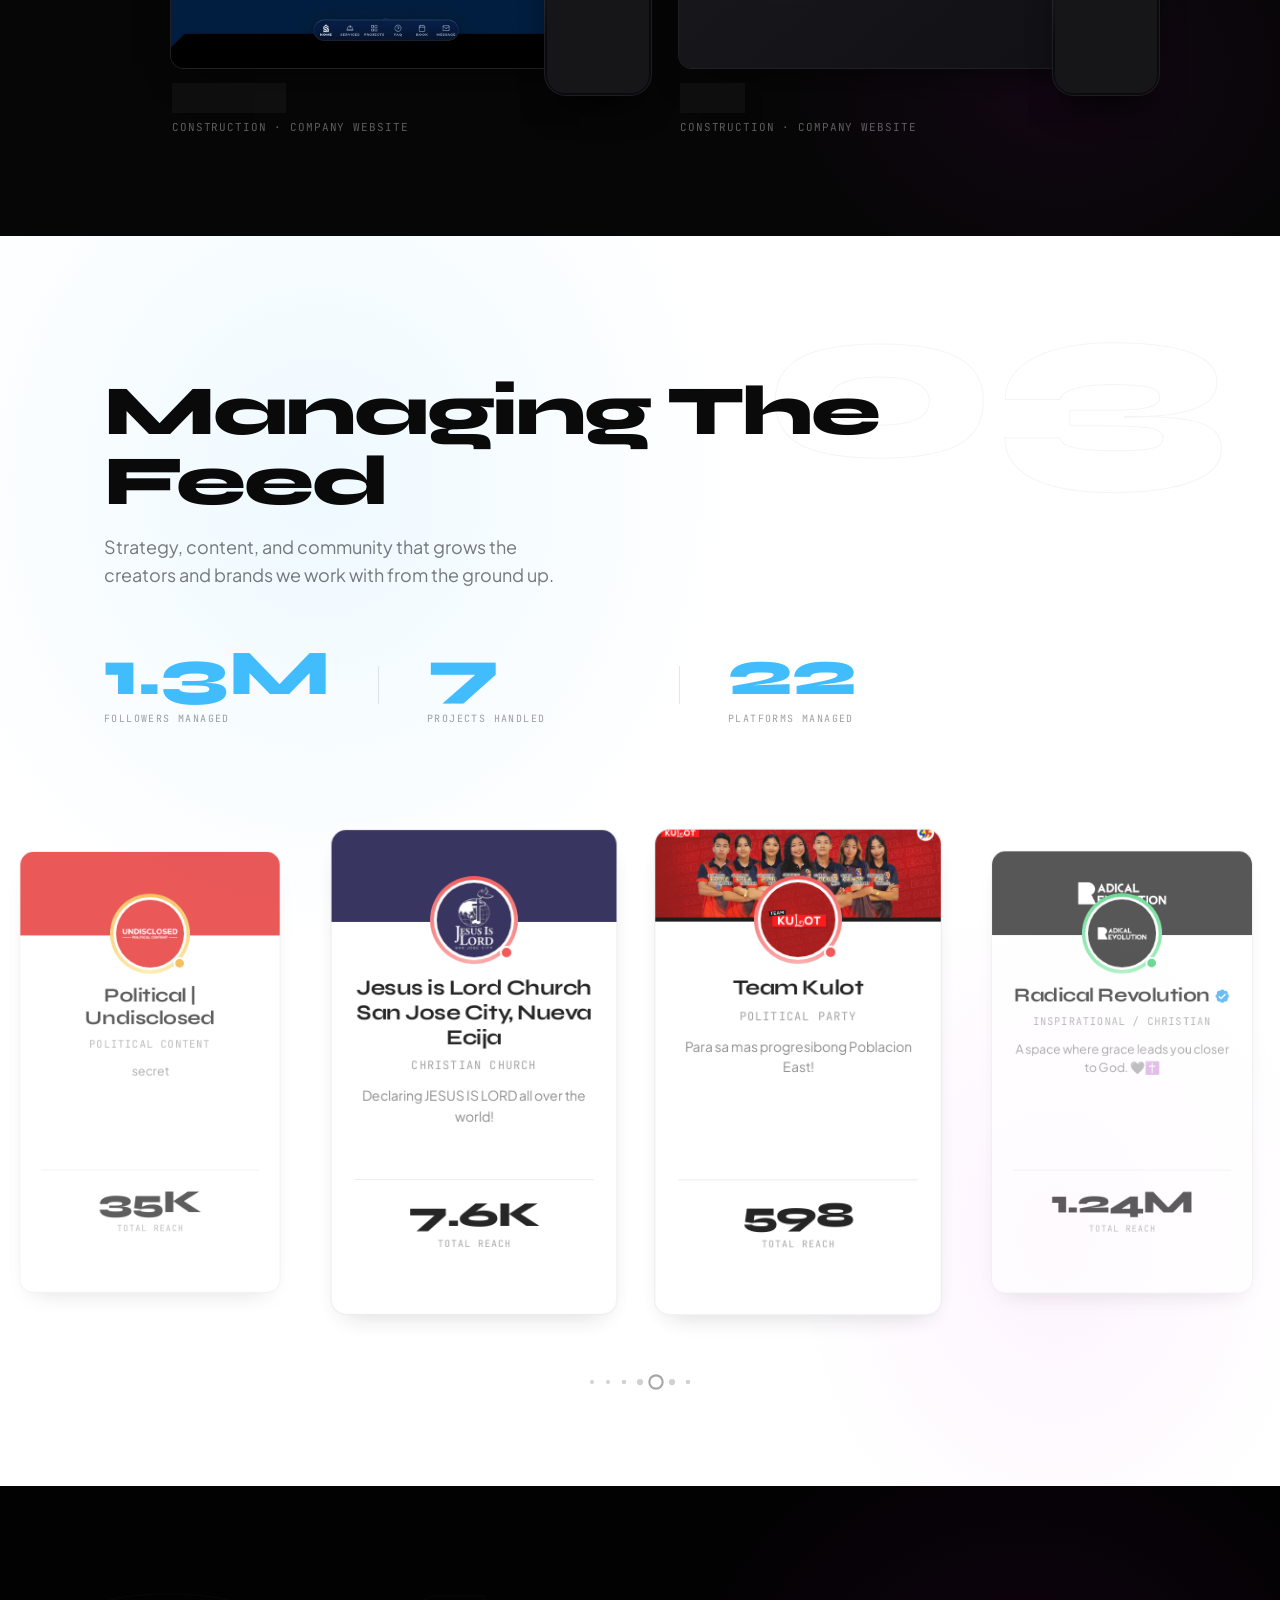
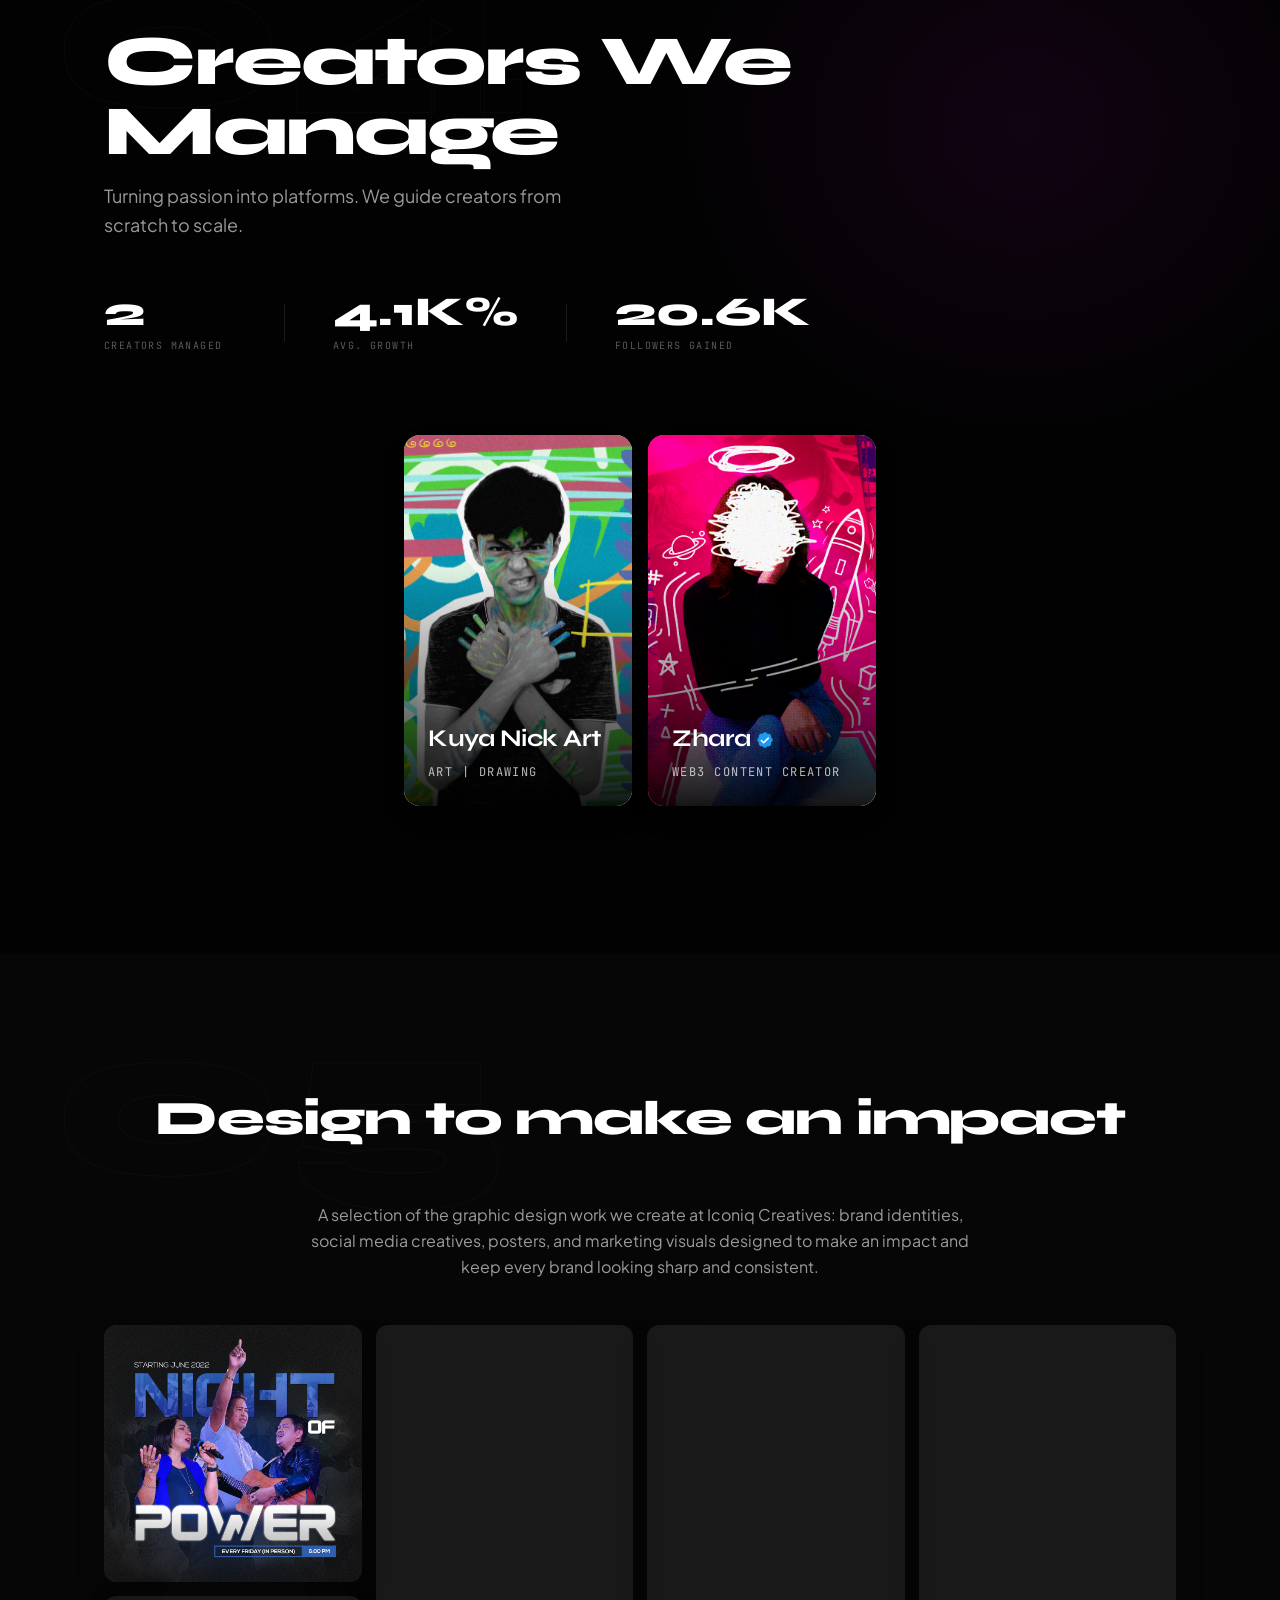
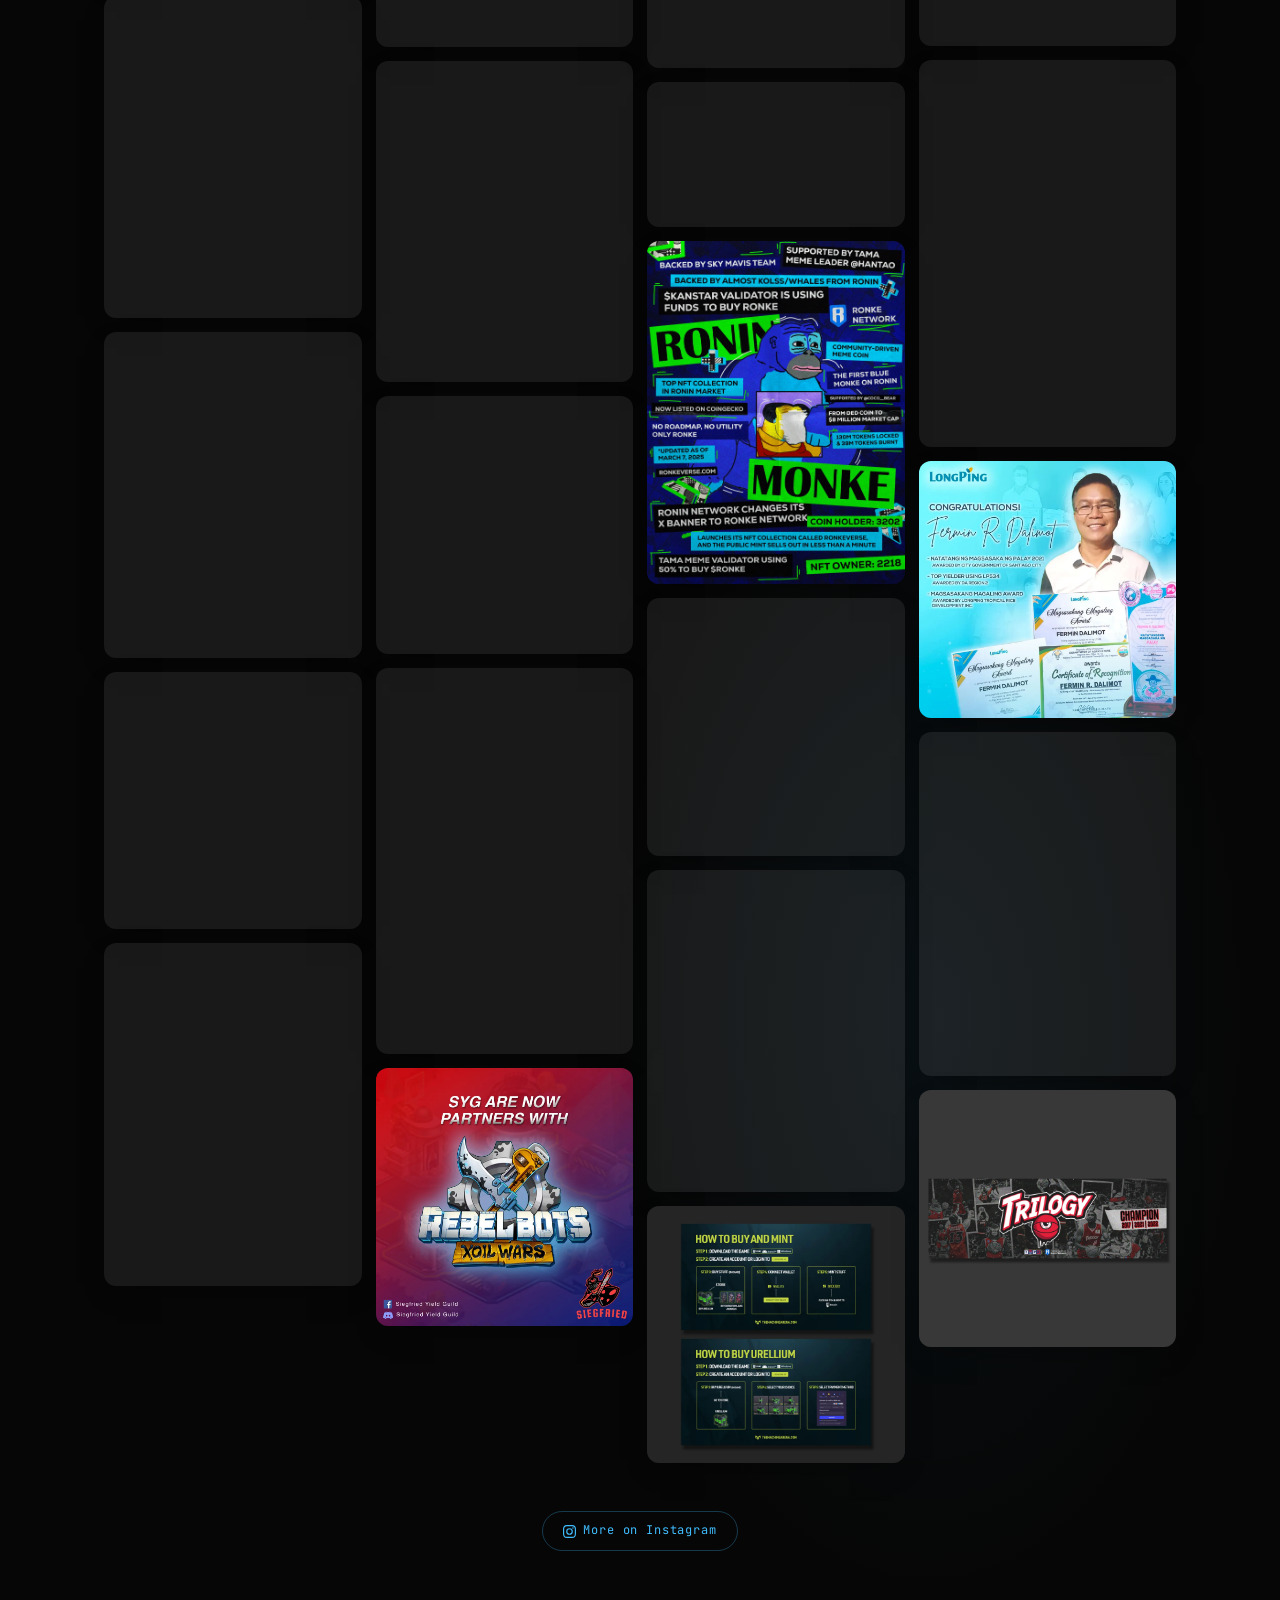
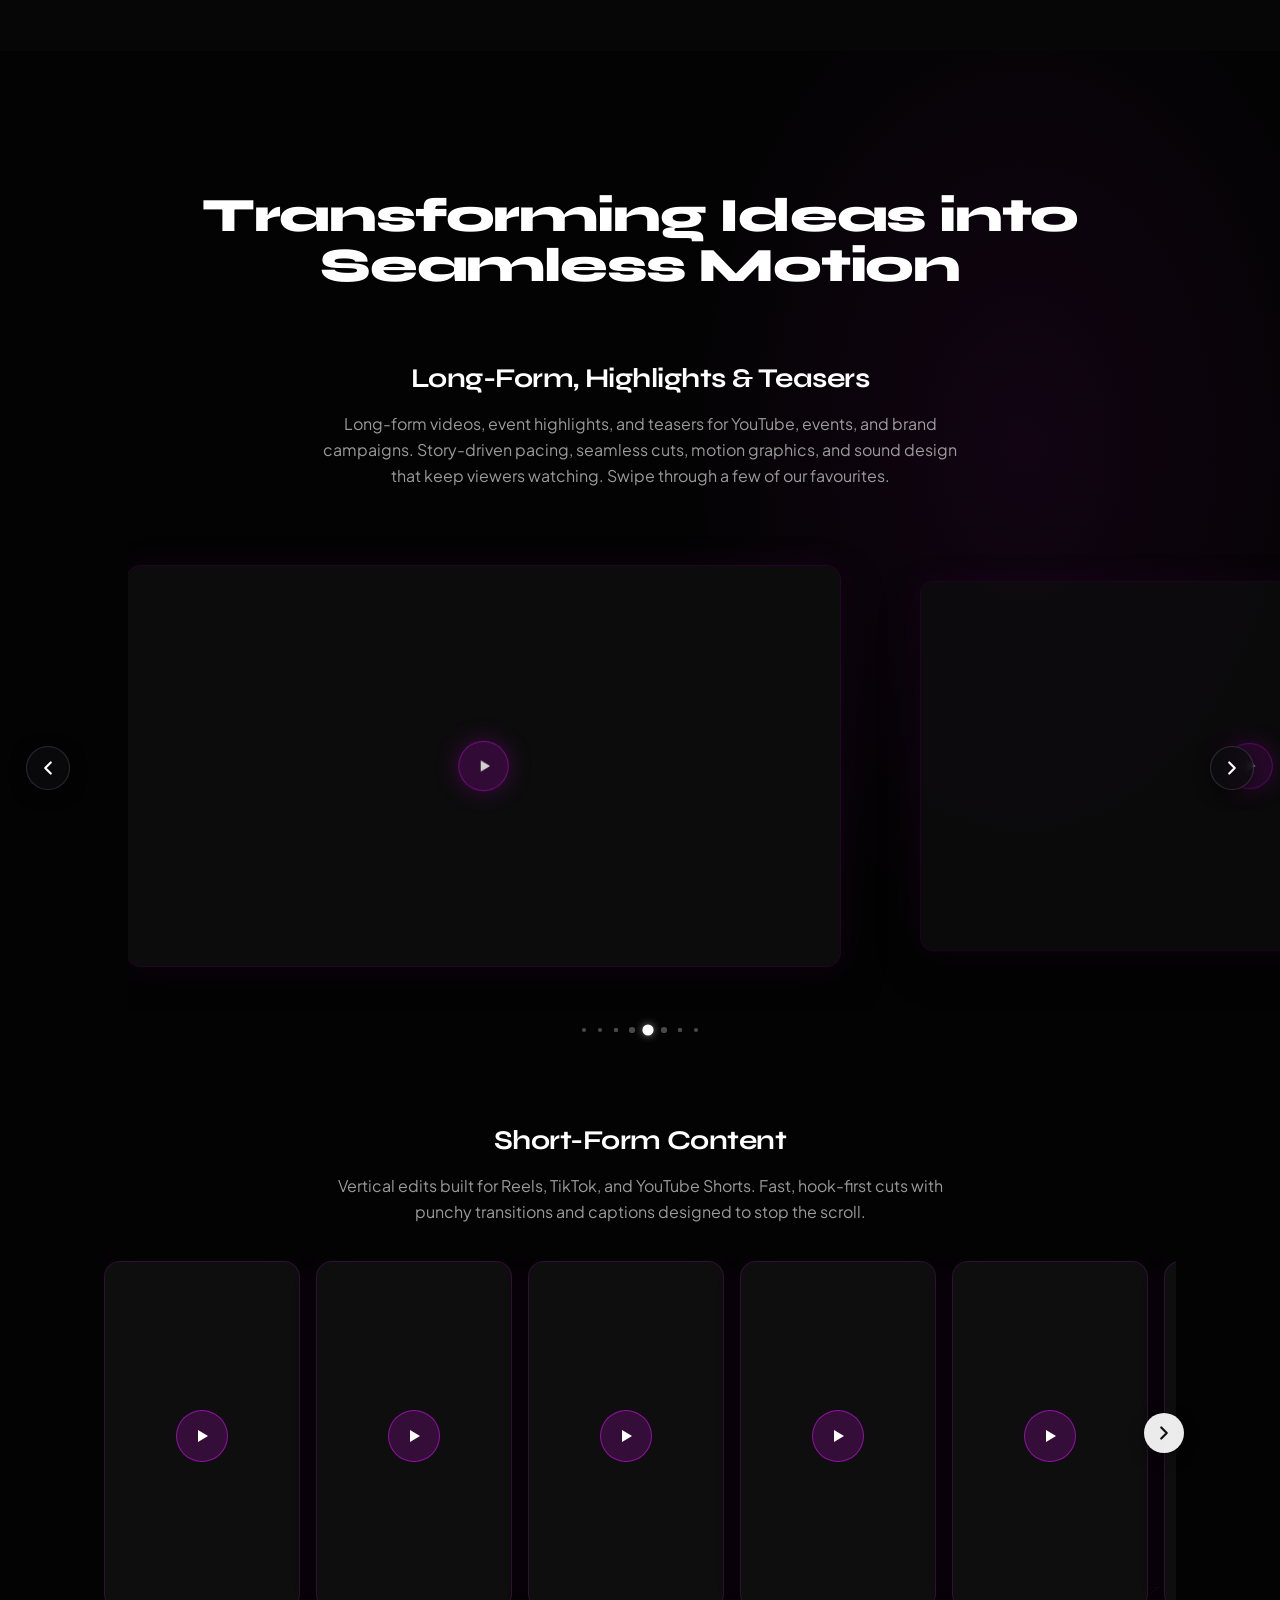
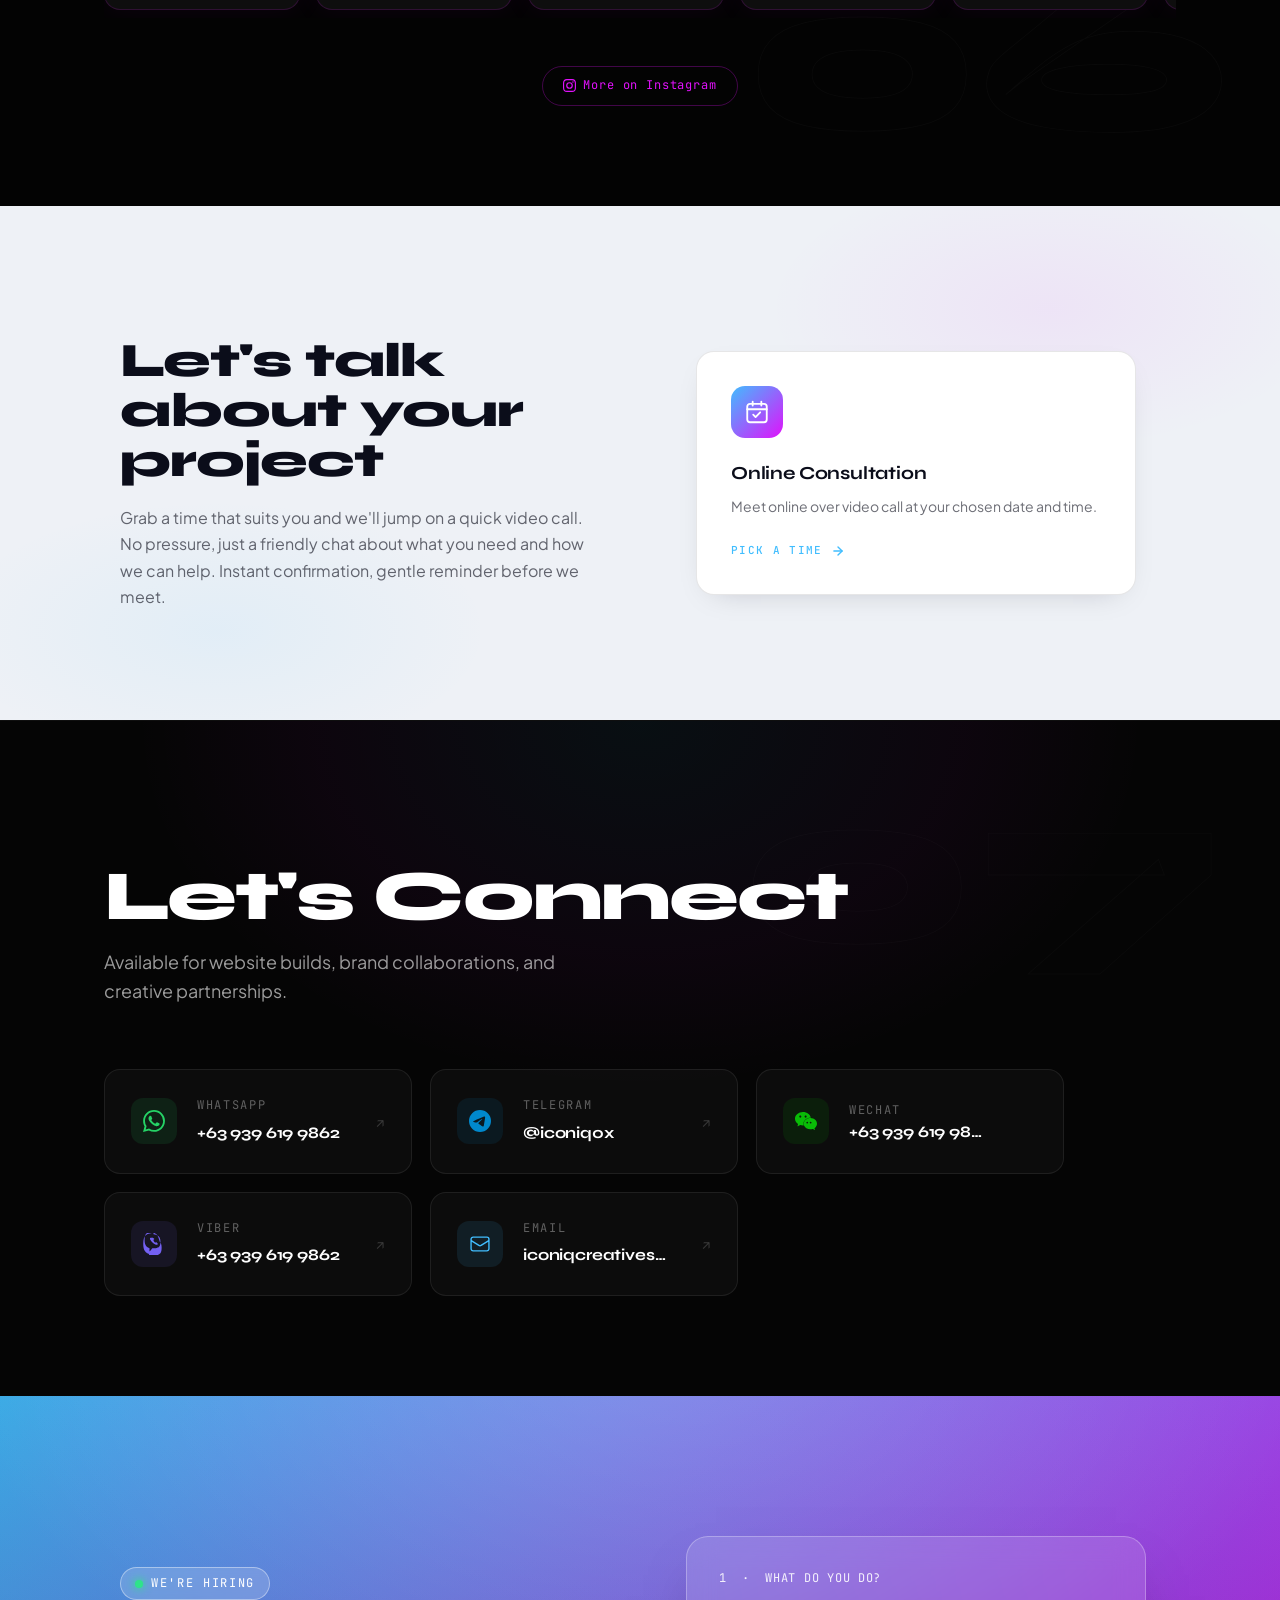
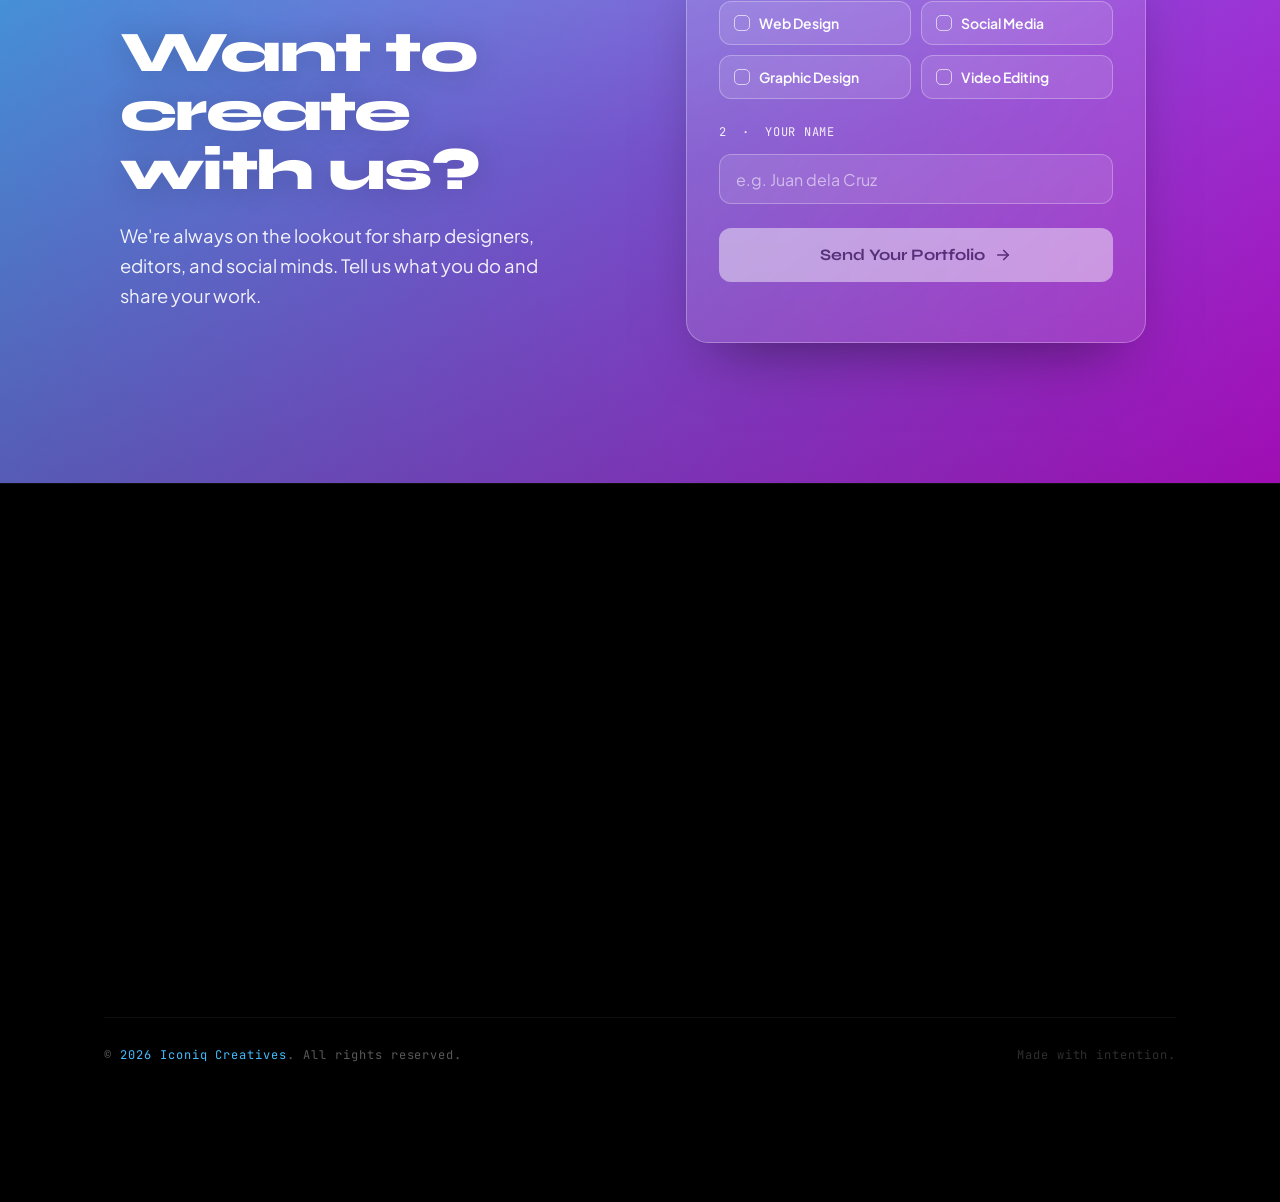
==== commit b26c1846: "Footer: add a quiet 'Founded by Joshua Lescano' credit Understated founder acknowledgment under the " ====
--- a/index.html
+++ b/index.html
@@ -48,7 +48,7 @@
   <link rel="stylesheet" href="styles/book.css?v=5">
   <link rel="stylesheet" href="styles/contact.css?v=1">
   <link rel="stylesheet" href="styles/careers.css?v=6">
-  <link rel="stylesheet" href="styles/footer.css?v=8">
+  <link rel="stylesheet" href="styles/footer.css?v=9">
 
   <!-- Chart.js -->
   <script src="https://cdn.jsdelivr.net/npm/chart.js@4.4.0/dist/chart.umd.min.js" defer></script>
@@ -648,6 +648,7 @@
             <span class="footer-rotating-title" id="footer-rotating-title">Web Design</span>
           </div>
           <p class="footer-tagline">A creative studio specializing in Web Design, Social Media Management, Graphic Design &amp; Video Editing. Bold creative work built to make an impact.</p>
+          <p class="footer-founder">Founded by <a href="https://www.linkedin.com/in/joshualescano/" target="_blank" rel="noopener noreferrer">Joshua Lescano<svg class="footer-founder-arrow" viewBox="0 0 24 24" fill="none" stroke="currentColor" stroke-width="2.2" stroke-linecap="round" stroke-linejoin="round" aria-hidden="true"><path d="M7 17L17 7"/><path d="M8 7h9v9"/></svg></a></p>
         </div>
 
         <div class="footer-contact">
--- a/styles/footer.css
+++ b/styles/footer.css
@@ -121,6 +121,34 @@
   line-height: 1.65;
 }
 
+/* Founder credit — a quiet signature under the tagline */
+.footer-founder {
+  margin-top: clamp(14px, 2vw, 20px);
+  font-family: var(--font-mono);
+  font-size: var(--text-xs);
+  letter-spacing: 0.02em;
+  color: rgba(255, 255, 255, 0.52);
+  white-space: nowrap;
+}
+.footer-founder a {
+  color: var(--color-blue);
+  font-weight: 600;
+  text-decoration: none;
+  transition: color 0.3s ease;
+  display: inline;
+  min-width: 0;
+  min-height: 0;
+}
+.footer-founder a:hover,
+.footer-founder a:focus-visible { color: #fff; }
+.footer-founder-arrow {
+  display: inline-block;
+  width: 0.78em;
+  height: 0.78em;
+  vertical-align: -1px;
+  margin-left: 3px;
+}
+
 /* ── Right: contact + socials ───────────────────────── */
 .footer-contact {
   display: flex;
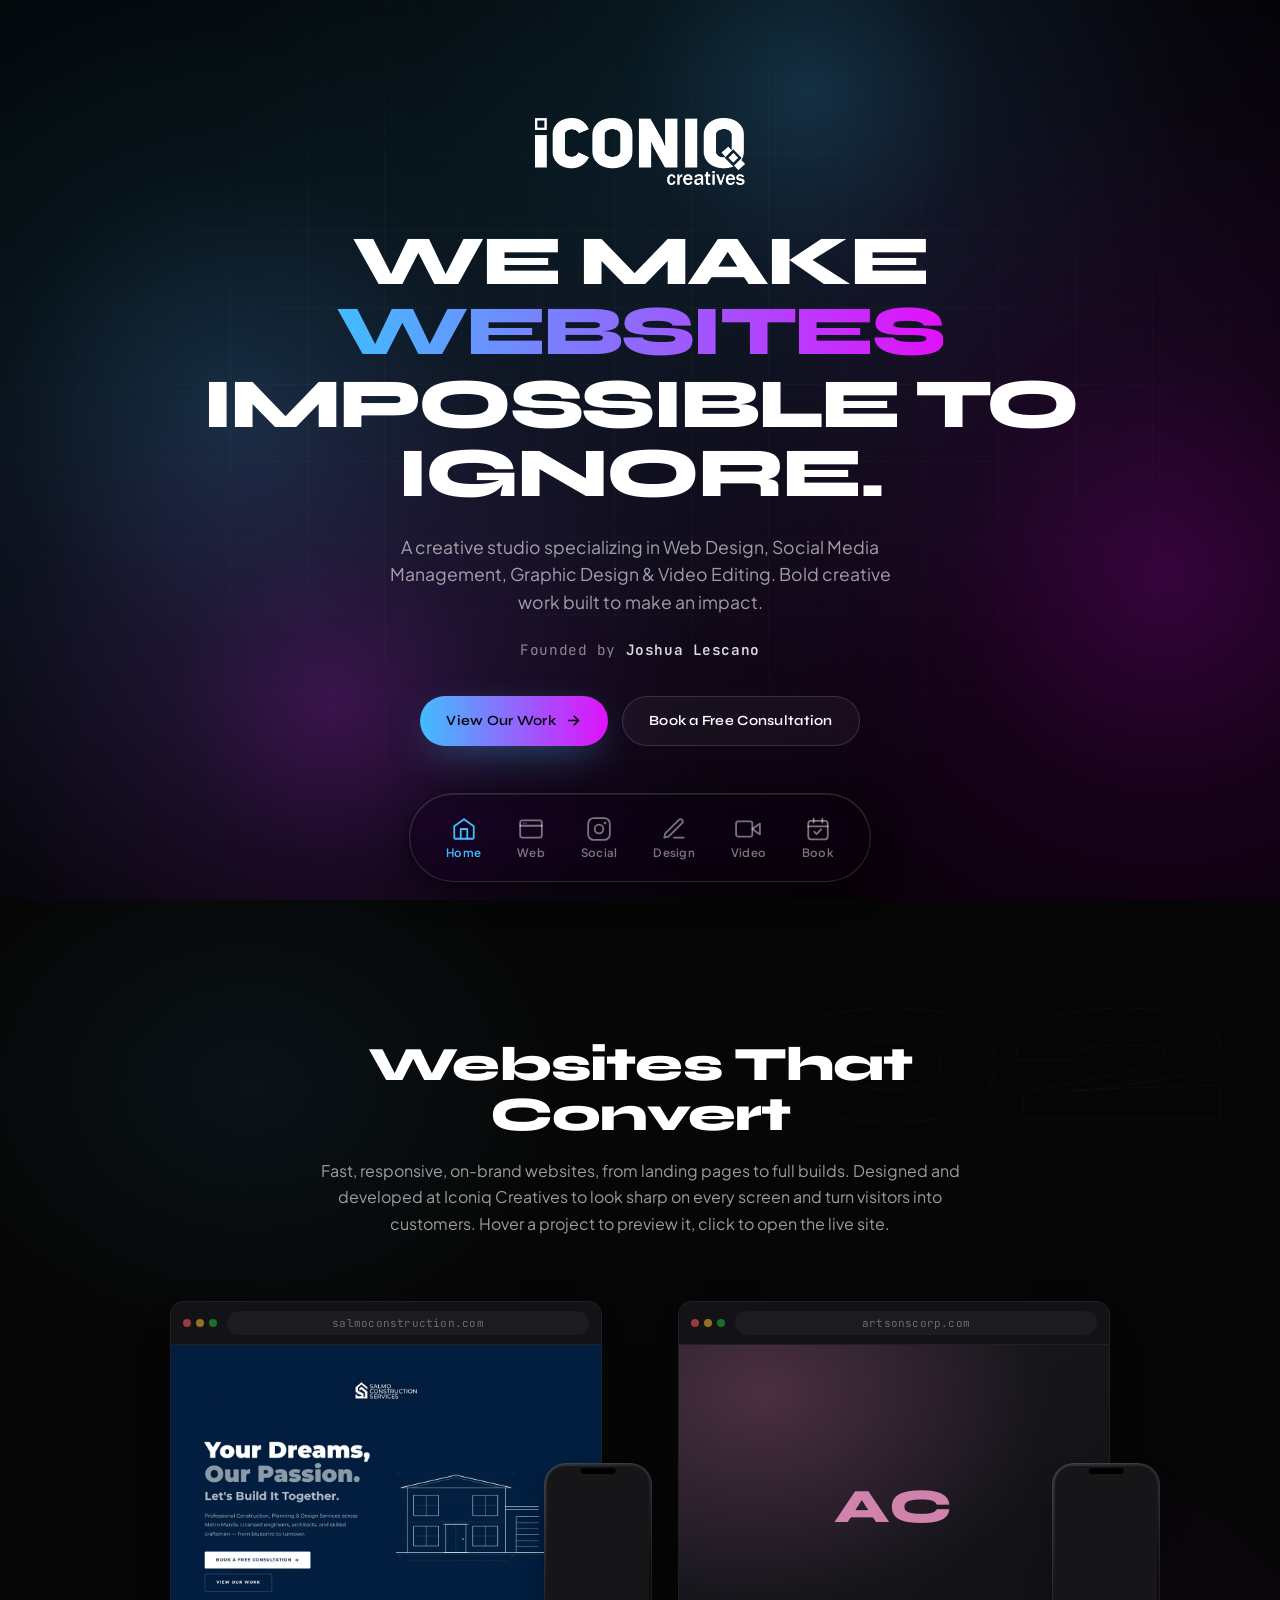
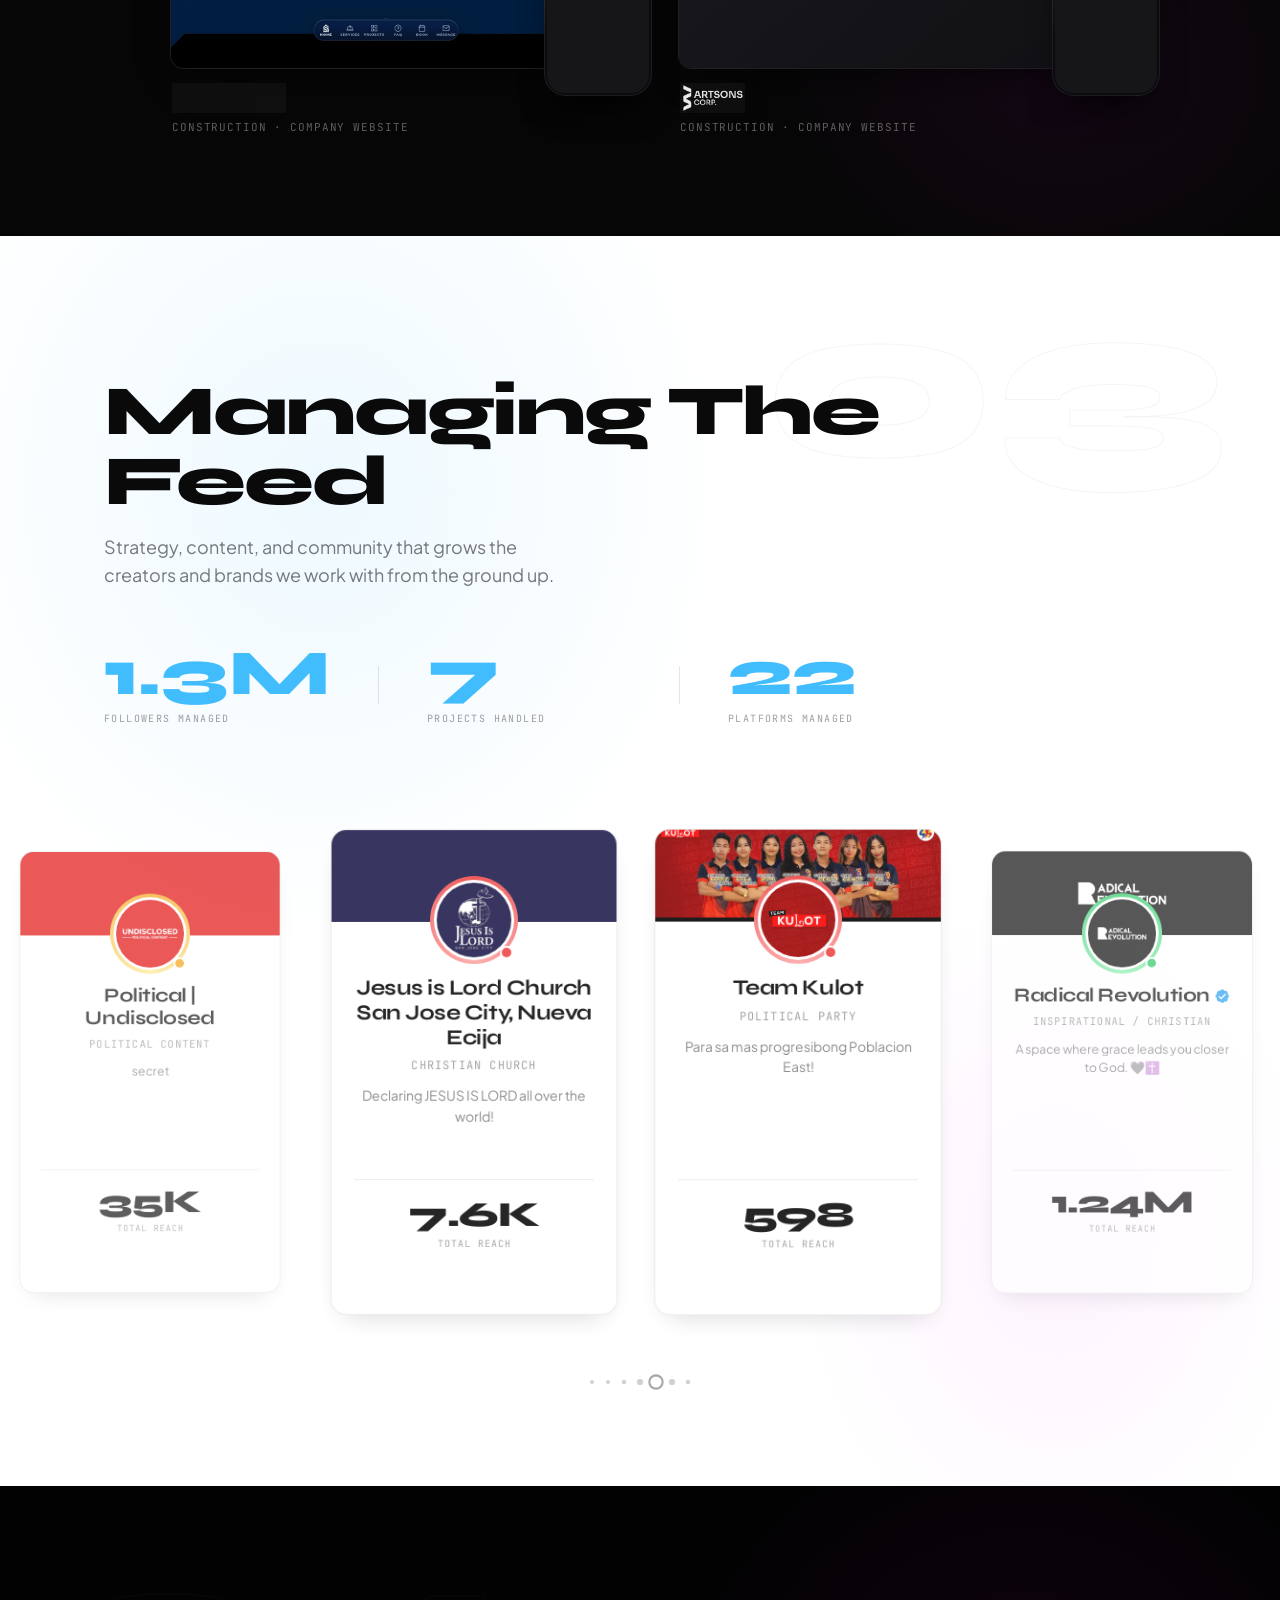
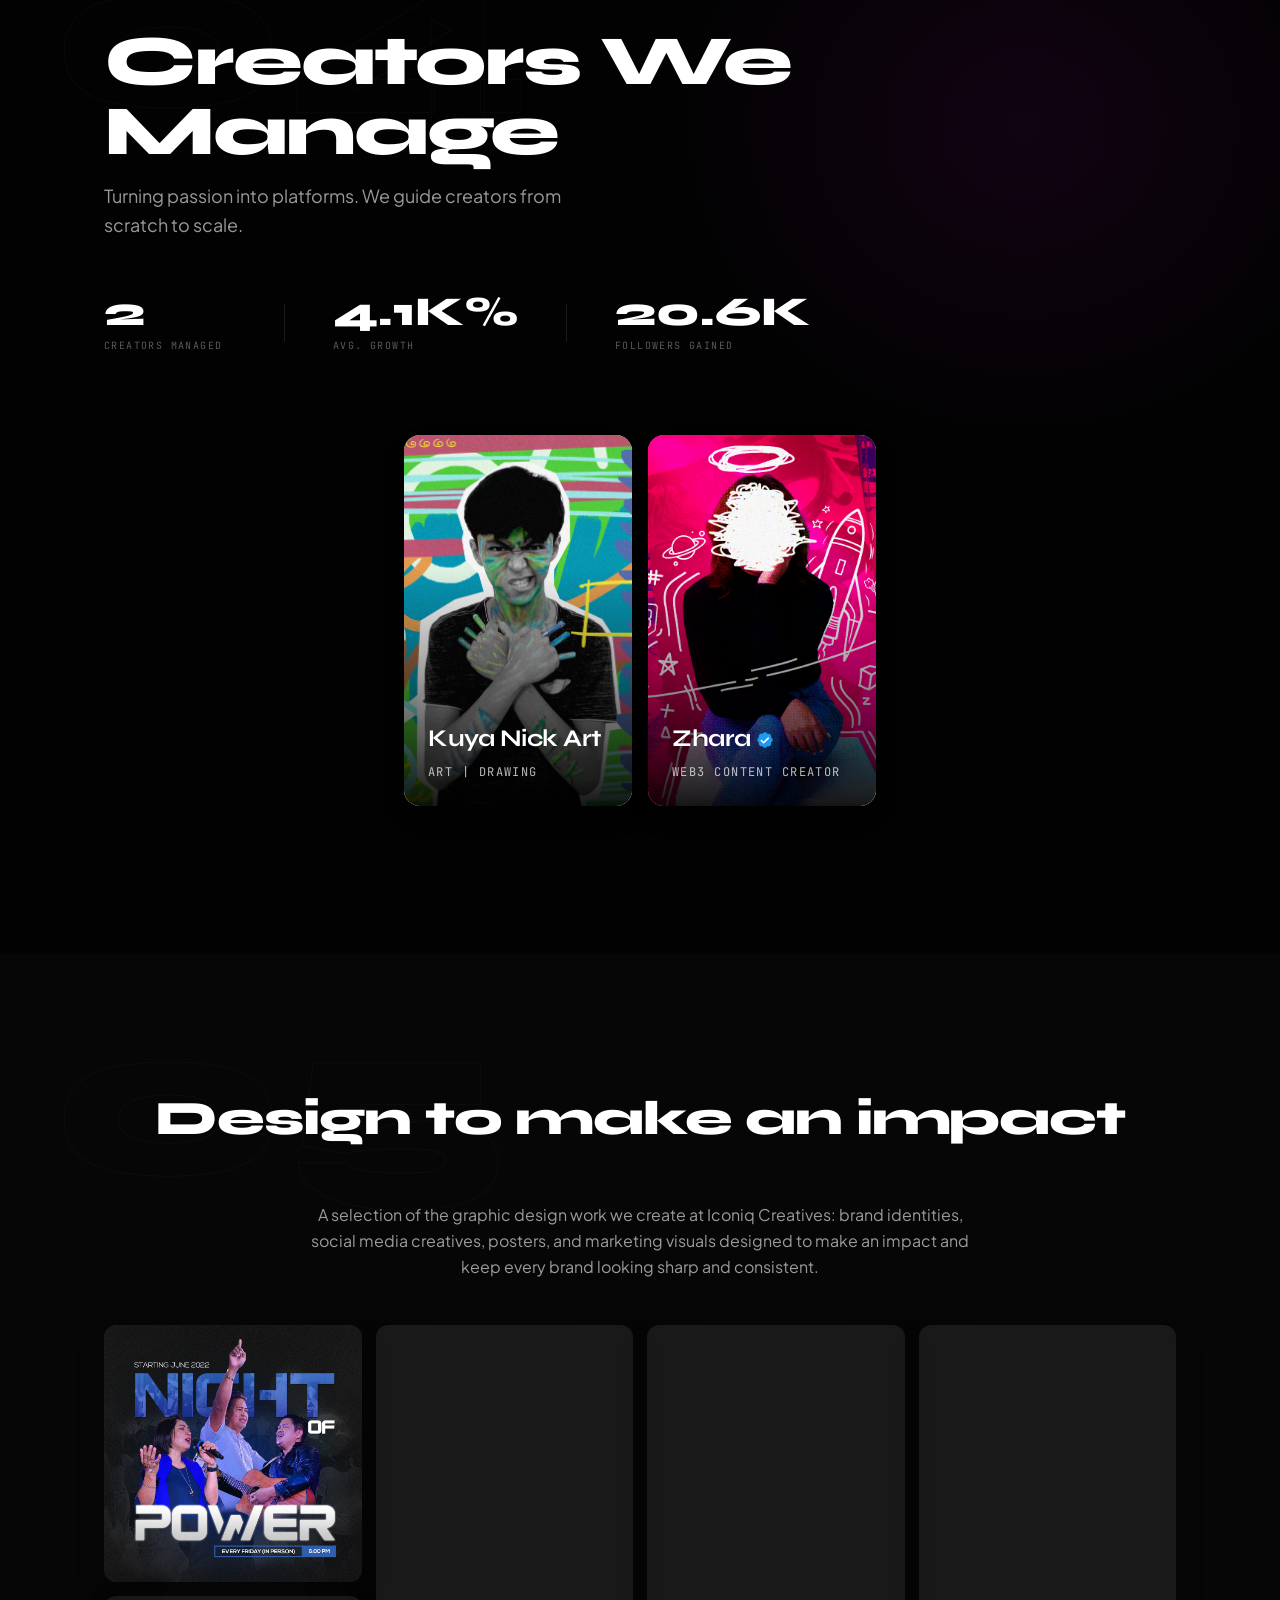
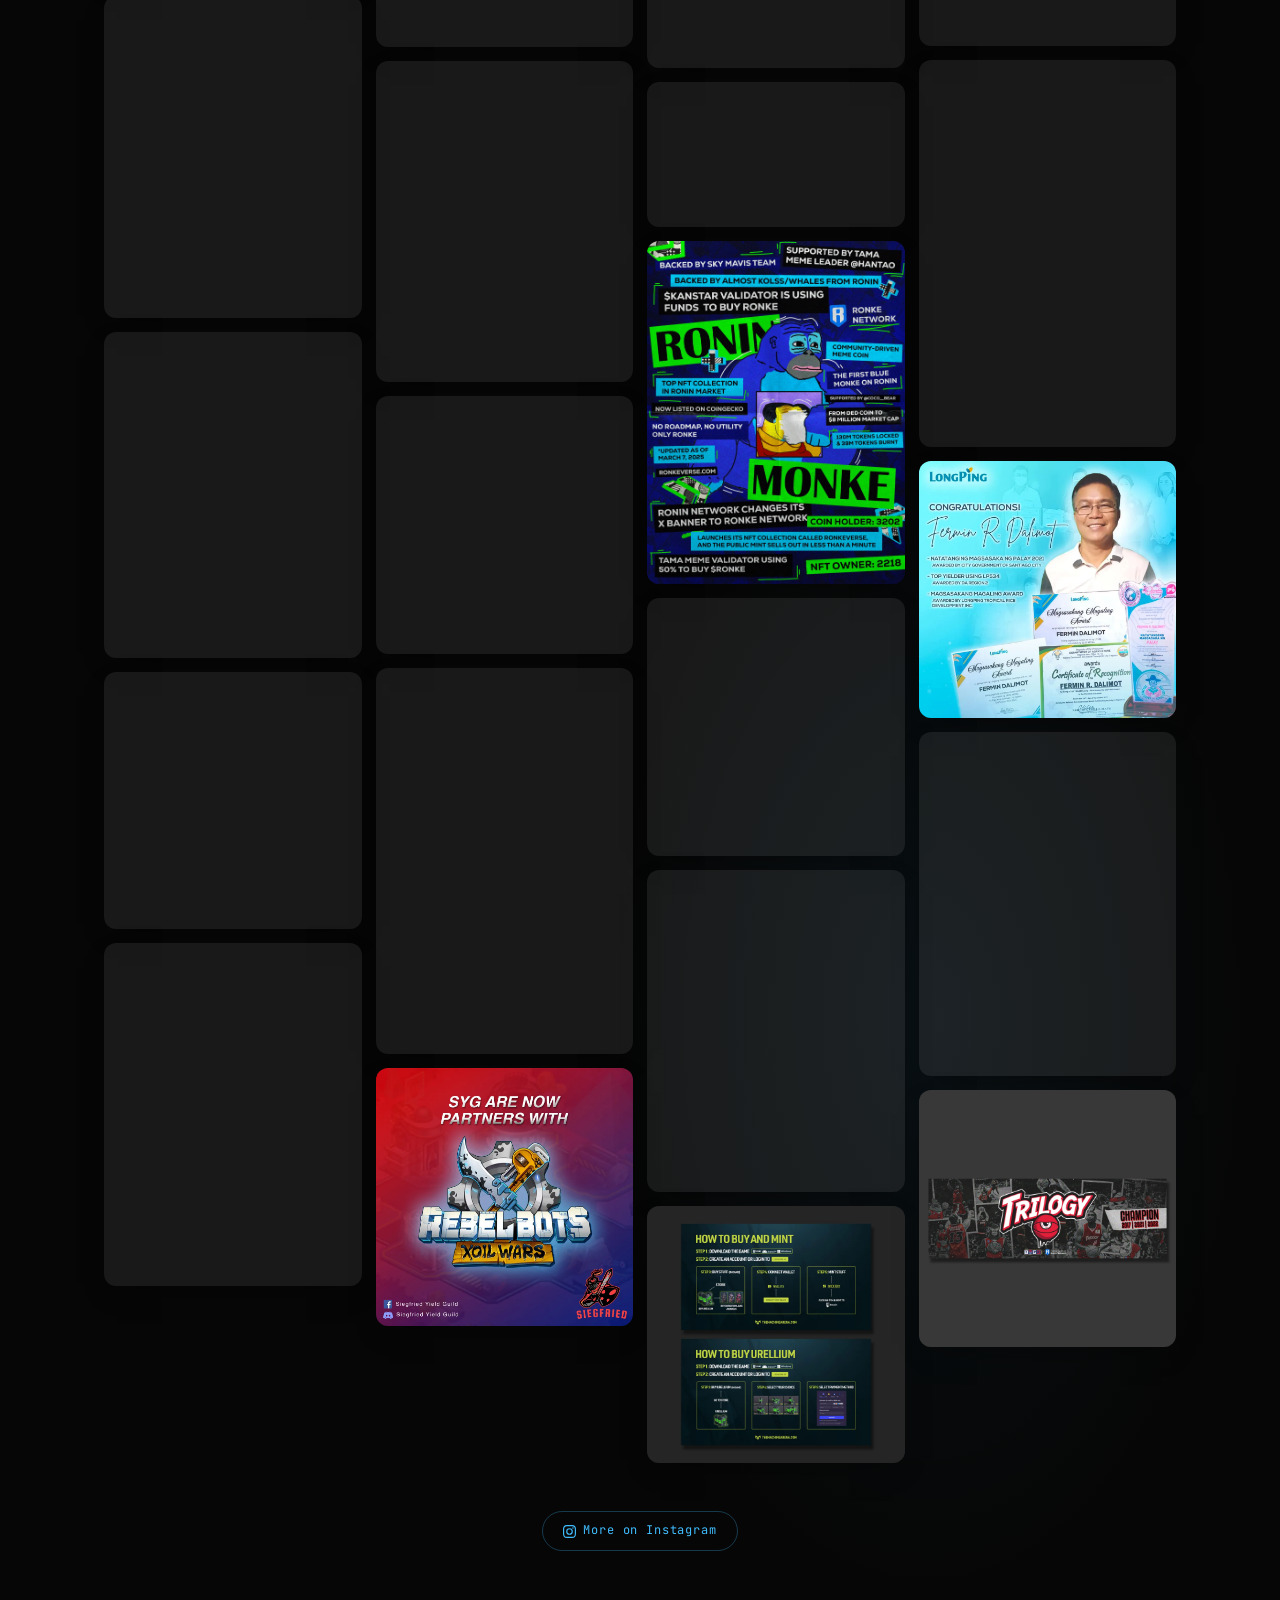
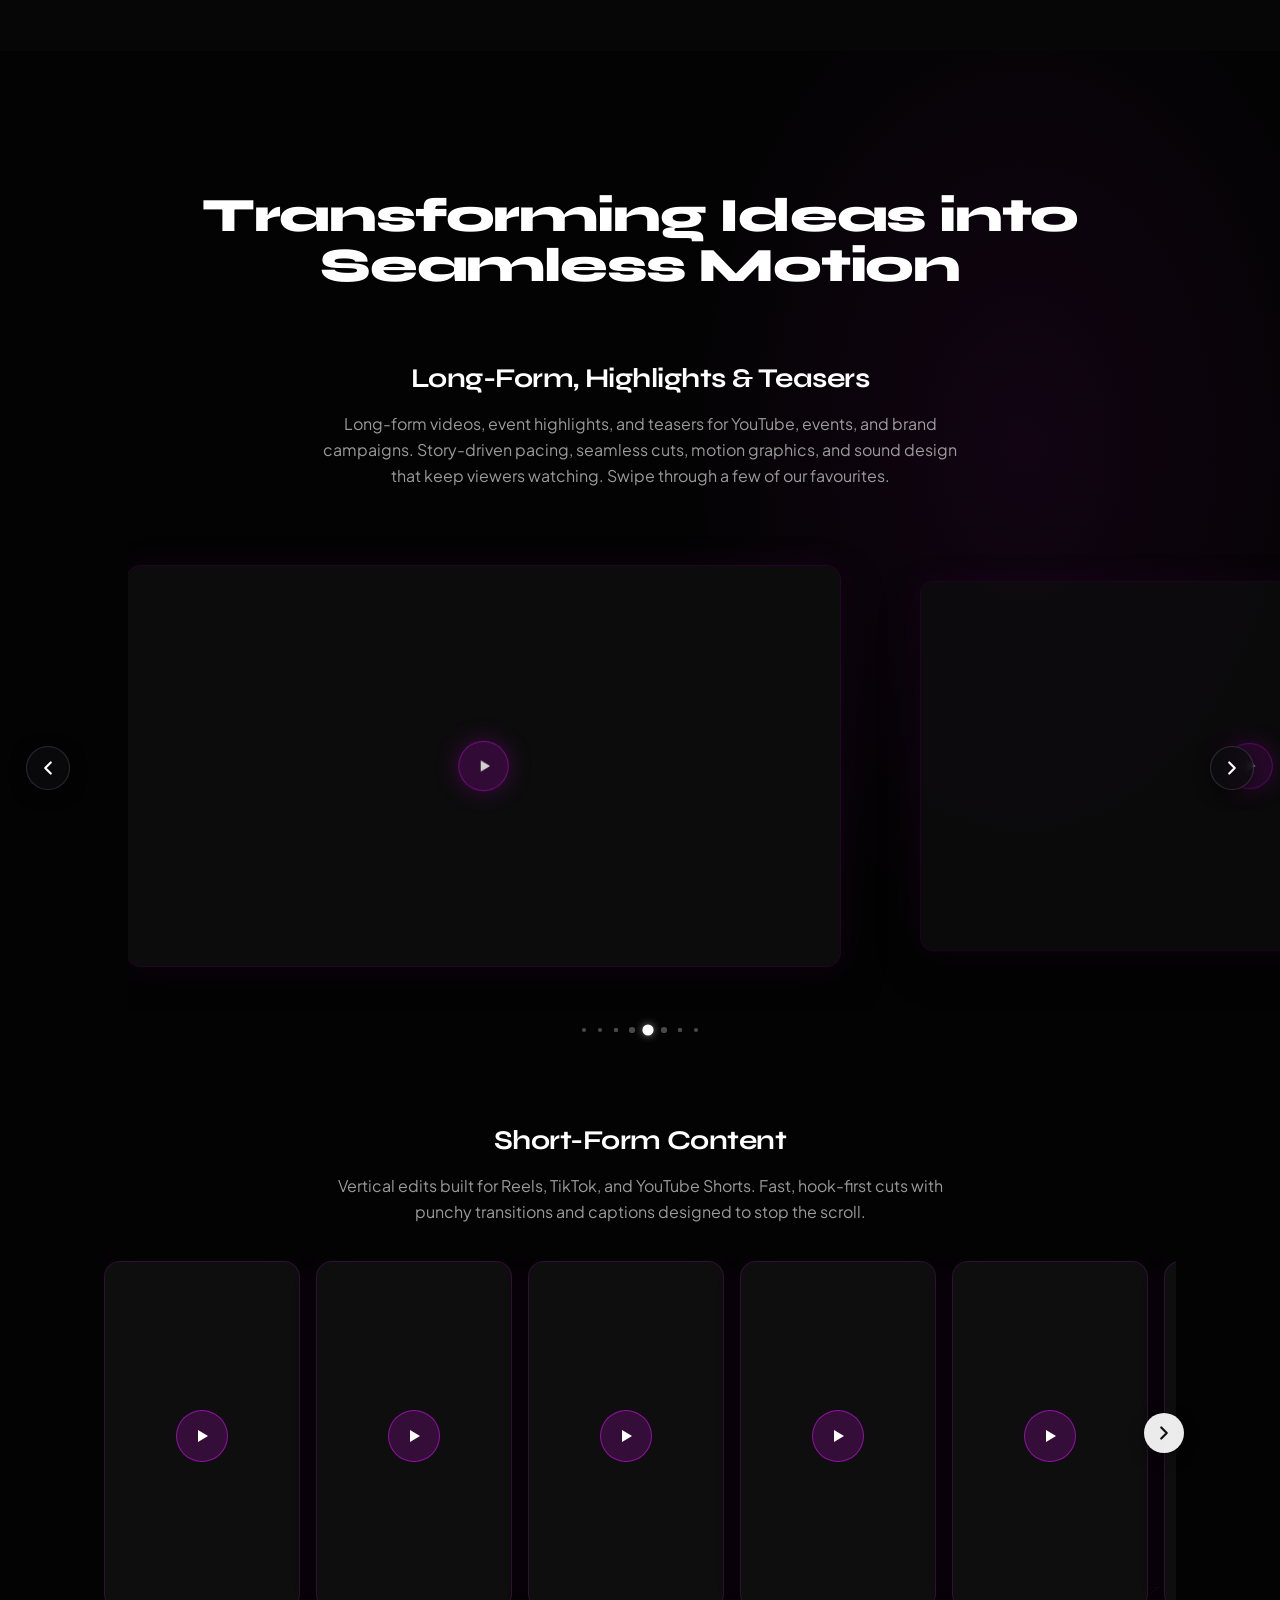
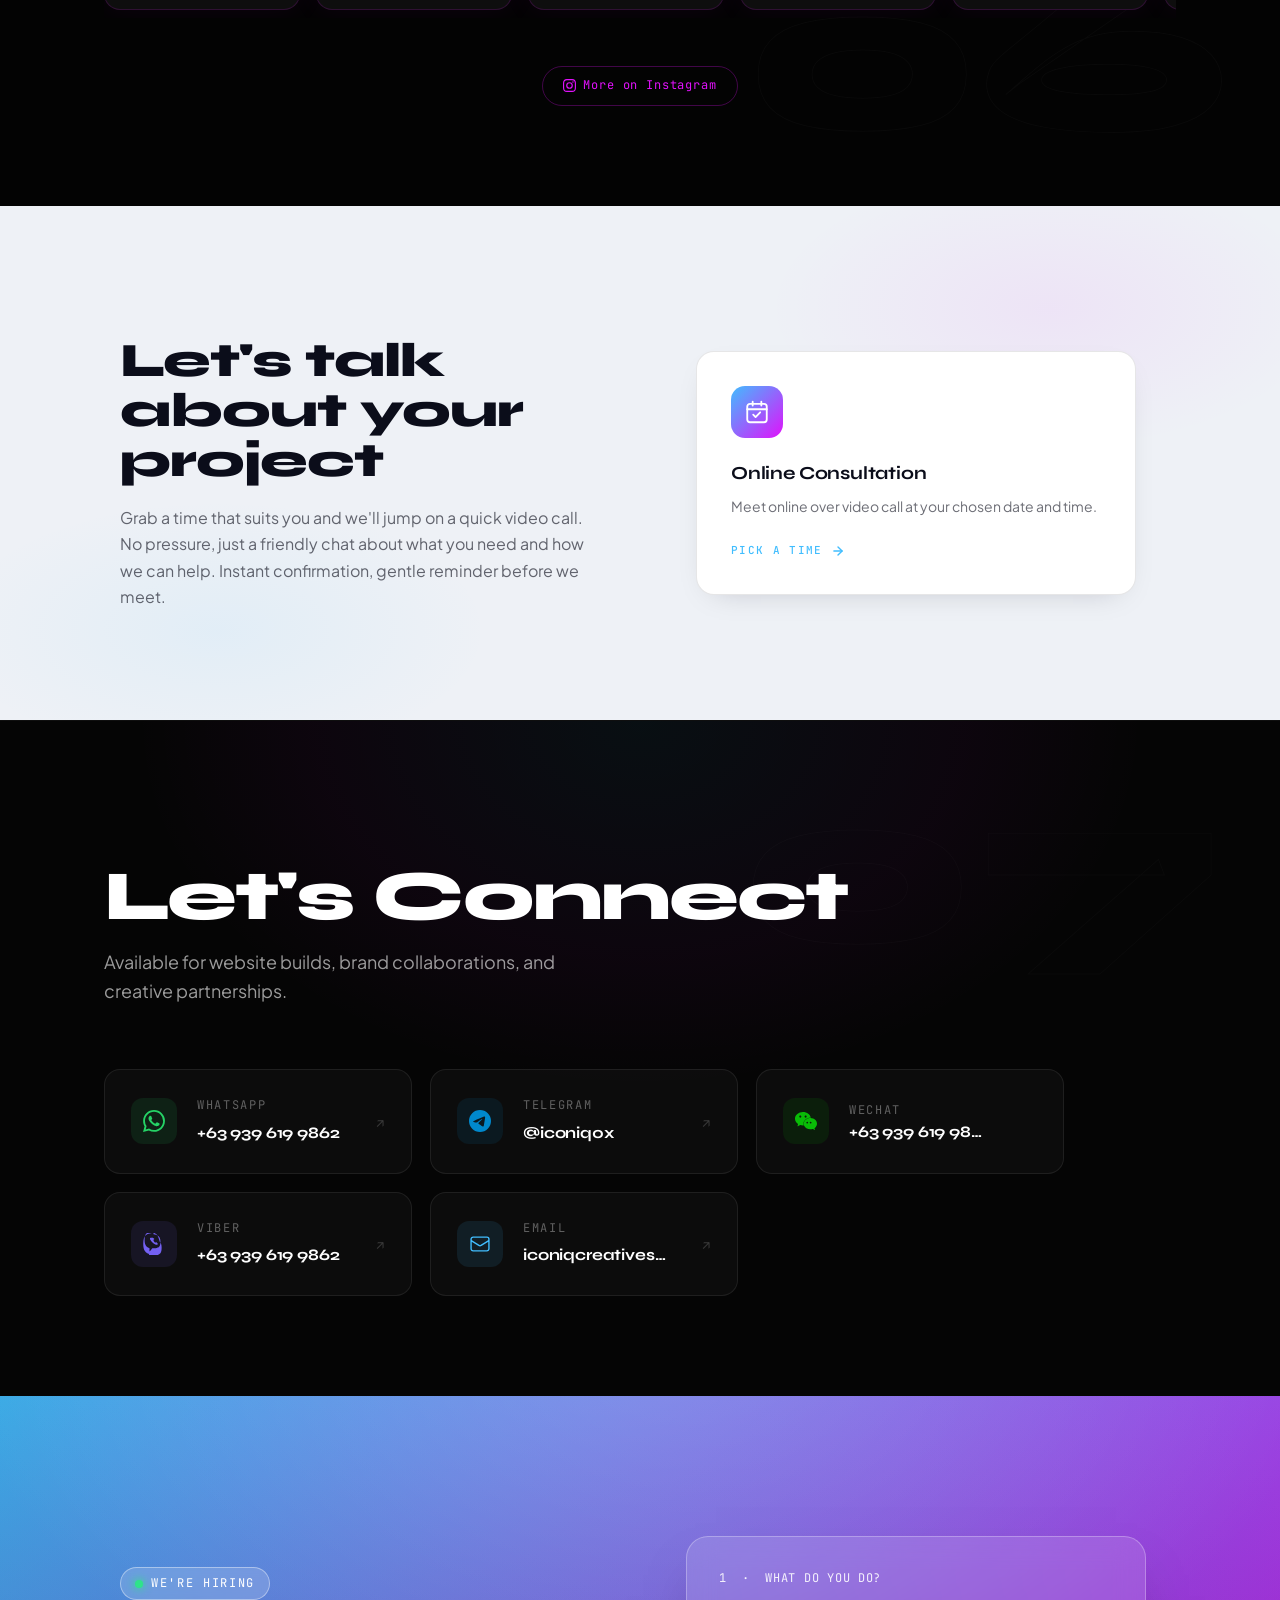
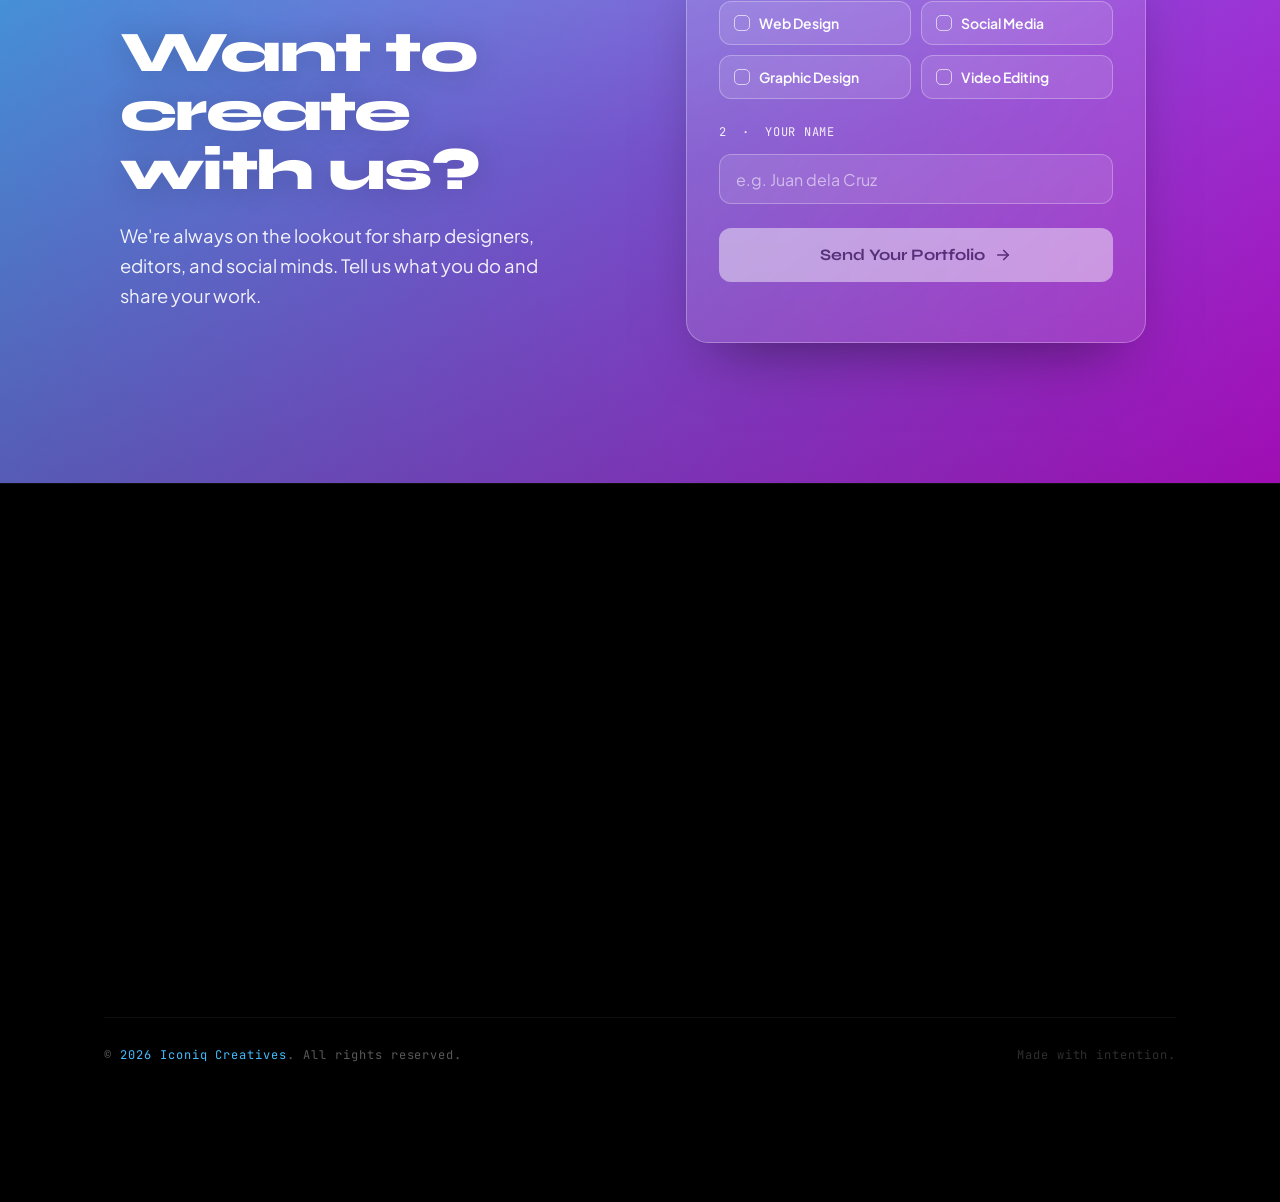
==== commit 8d8369f6: "Founder credit: add to hero too, plain text (no link) Add 'Founded by Joshua Lescano' under the hero" ====
--- a/index.html
+++ b/index.html
@@ -39,7 +39,7 @@
   <!-- Styles -->
   <link rel="stylesheet" href="styles/nav.css?v=12">
   <link rel="stylesheet" href="styles/main.css?v=3">
-  <link rel="stylesheet" href="styles/hero.css?v=9">
+  <link rel="stylesheet" href="styles/hero.css?v=10">
   <link rel="stylesheet" href="styles/website-design.css?v=12">
   <link rel="stylesheet" href="styles/social-media.css?v=33">
   <link rel="stylesheet" href="styles/mentorship.css?v=1">
@@ -48,7 +48,7 @@
   <link rel="stylesheet" href="styles/book.css?v=5">
   <link rel="stylesheet" href="styles/contact.css?v=1">
   <link rel="stylesheet" href="styles/careers.css?v=6">
-  <link rel="stylesheet" href="styles/footer.css?v=9">
+  <link rel="stylesheet" href="styles/footer.css?v=10">
 
   <!-- Chart.js -->
   <script src="https://cdn.jsdelivr.net/npm/chart.js@4.4.0/dist/chart.umd.min.js" defer></script>
@@ -141,6 +141,8 @@
       </h1>
 
       <p class="hero-lead">A creative studio specializing in Web Design, Social Media Management, Graphic Design &amp; Video Editing. Bold creative work built to make an impact.</p>
+
+      <p class="hero-founder">Founded by <span class="hero-founder-name">Joshua Lescano</span></p>
 
       <div class="hero-actions">
         <a href="/web-design" class="hero-cta hero-cta--primary">
@@ -648,7 +650,7 @@
             <span class="footer-rotating-title" id="footer-rotating-title">Web Design</span>
           </div>
           <p class="footer-tagline">A creative studio specializing in Web Design, Social Media Management, Graphic Design &amp; Video Editing. Bold creative work built to make an impact.</p>
-          <p class="footer-founder">Founded by <a href="https://www.linkedin.com/in/joshualescano/" target="_blank" rel="noopener noreferrer">Joshua Lescano<svg class="footer-founder-arrow" viewBox="0 0 24 24" fill="none" stroke="currentColor" stroke-width="2.2" stroke-linecap="round" stroke-linejoin="round" aria-hidden="true"><path d="M7 17L17 7"/><path d="M8 7h9v9"/></svg></a></p>
+          <p class="footer-founder">Founded by <span class="footer-founder-name">Joshua Lescano</span></p>
         </div>
 
         <div class="footer-contact">
--- a/styles/hero.css
+++ b/styles/hero.css
@@ -161,6 +161,23 @@
   opacity: 0;
   transform: translateY(16px);
   animation: heroFadeUp 0.9s var(--ease-out-quart) 0.7s forwards;
+}
+
+/* Founder credit — a quiet acknowledgment under the lead */
+.hero-founder {
+  margin: clamp(16px, 2.2vw, 22px) auto 0;
+  font-family: var(--font-mono);
+  font-size: clamp(0.72rem, 1.2vw, 0.9rem);
+  letter-spacing: 0.04em;
+  color: rgba(255, 255, 255, 0.5);
+
+  opacity: 0;
+  transform: translateY(16px);
+  animation: heroFadeUp 0.9s var(--ease-out-quart) 0.78s forwards;
+}
+.hero-founder-name {
+  color: rgba(255, 255, 255, 0.85);
+  font-weight: 600;
 }
 
 /* ── Actions ────────────────────────────────────────── */
--- a/styles/footer.css
+++ b/styles/footer.css
@@ -130,23 +130,9 @@
   color: rgba(255, 255, 255, 0.52);
   white-space: nowrap;
 }
-.footer-founder a {
-  color: var(--color-blue);
+.footer-founder-name {
+  color: rgba(255, 255, 255, 0.85);
   font-weight: 600;
-  text-decoration: none;
-  transition: color 0.3s ease;
-  display: inline;
-  min-width: 0;
-  min-height: 0;
-}
-.footer-founder a:hover,
-.footer-founder a:focus-visible { color: #fff; }
-.footer-founder-arrow {
-  display: inline-block;
-  width: 0.78em;
-  height: 0.78em;
-  vertical-align: -1px;
-  margin-left: 3px;
 }
 
 /* ── Right: contact + socials ───────────────────────── */
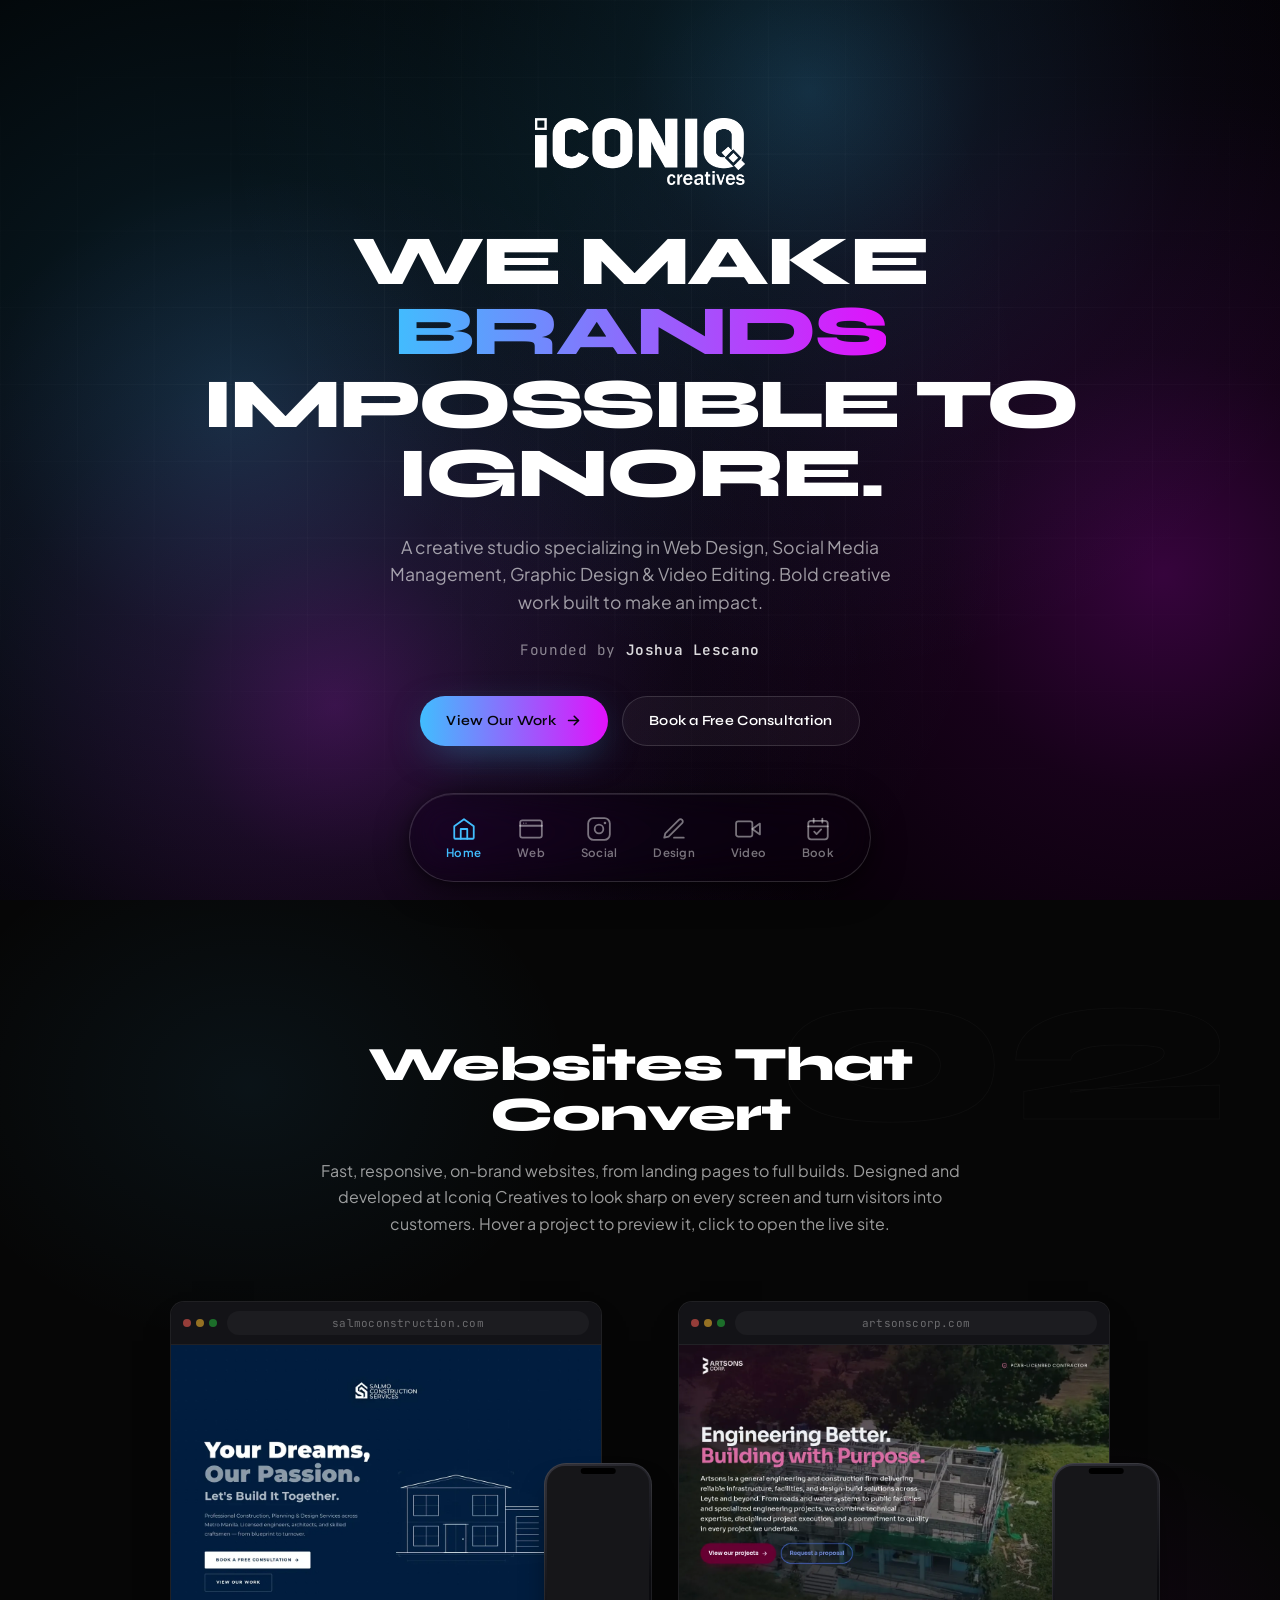
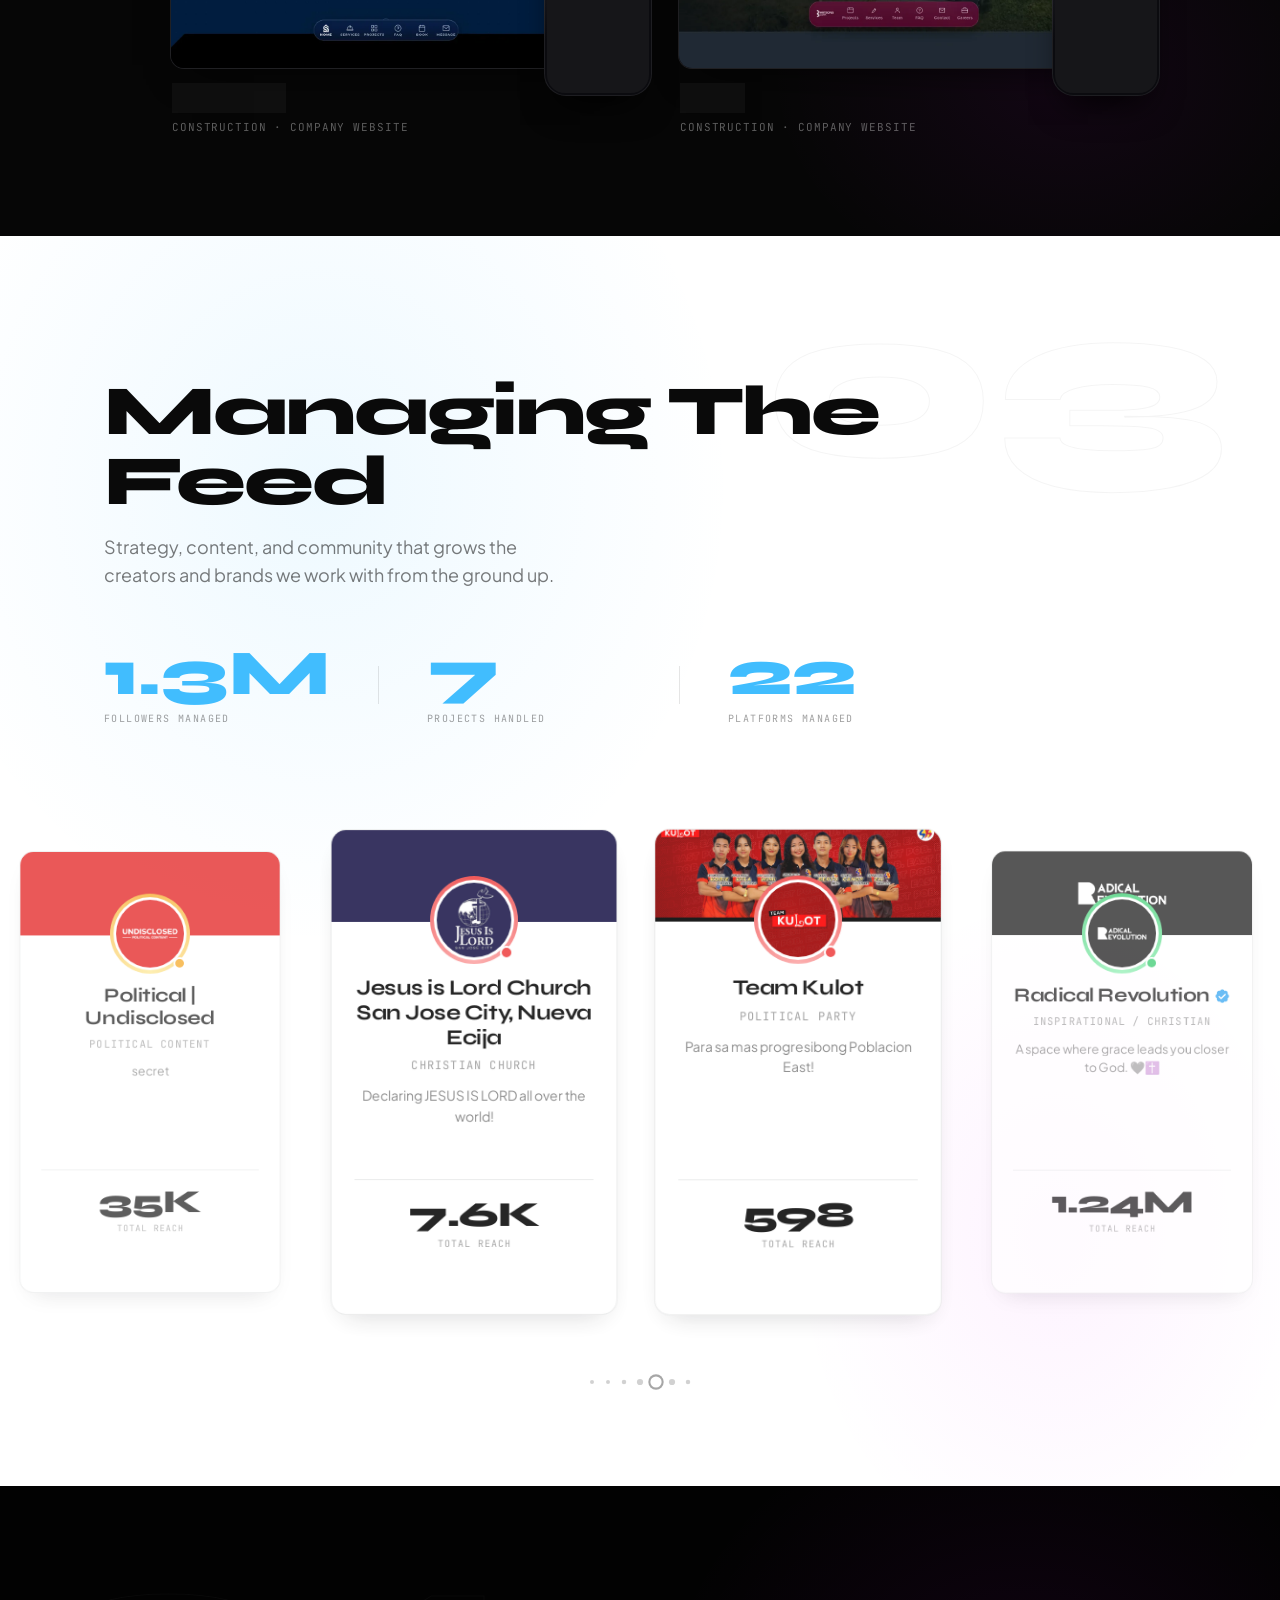
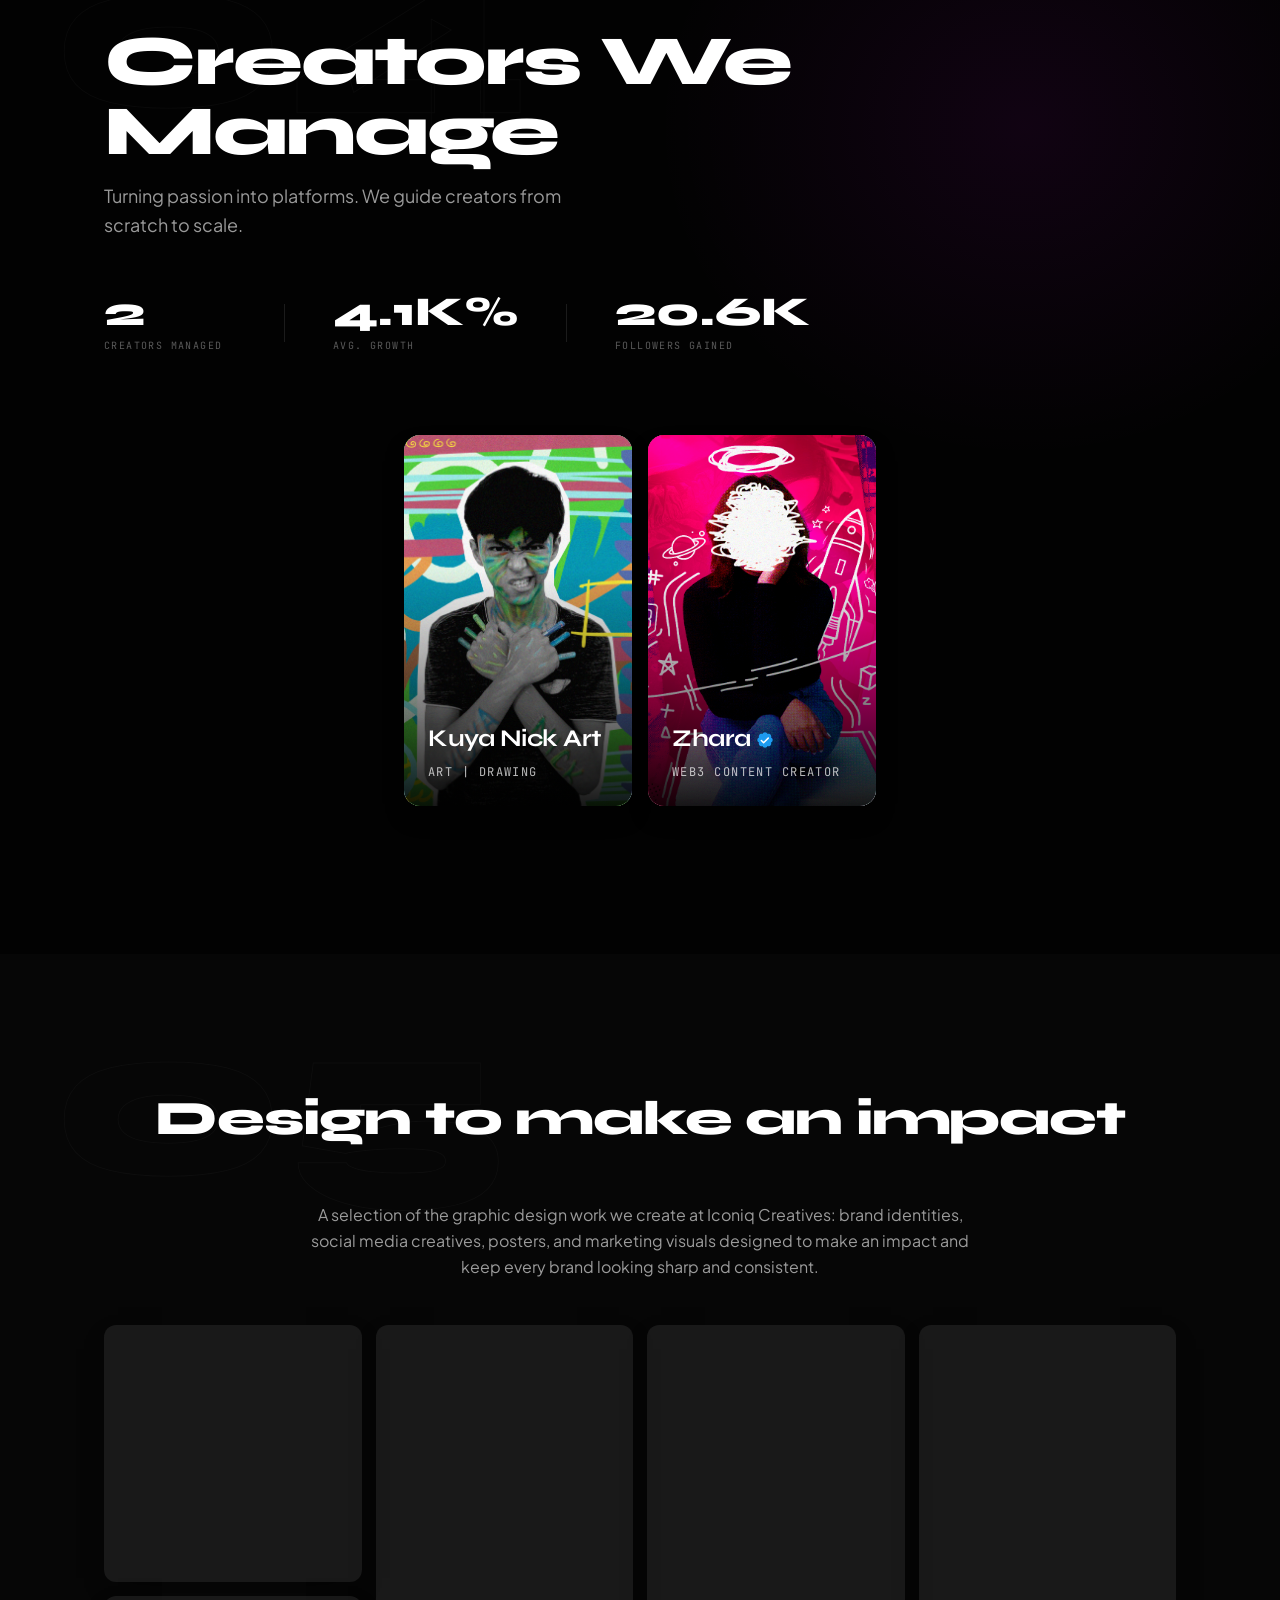
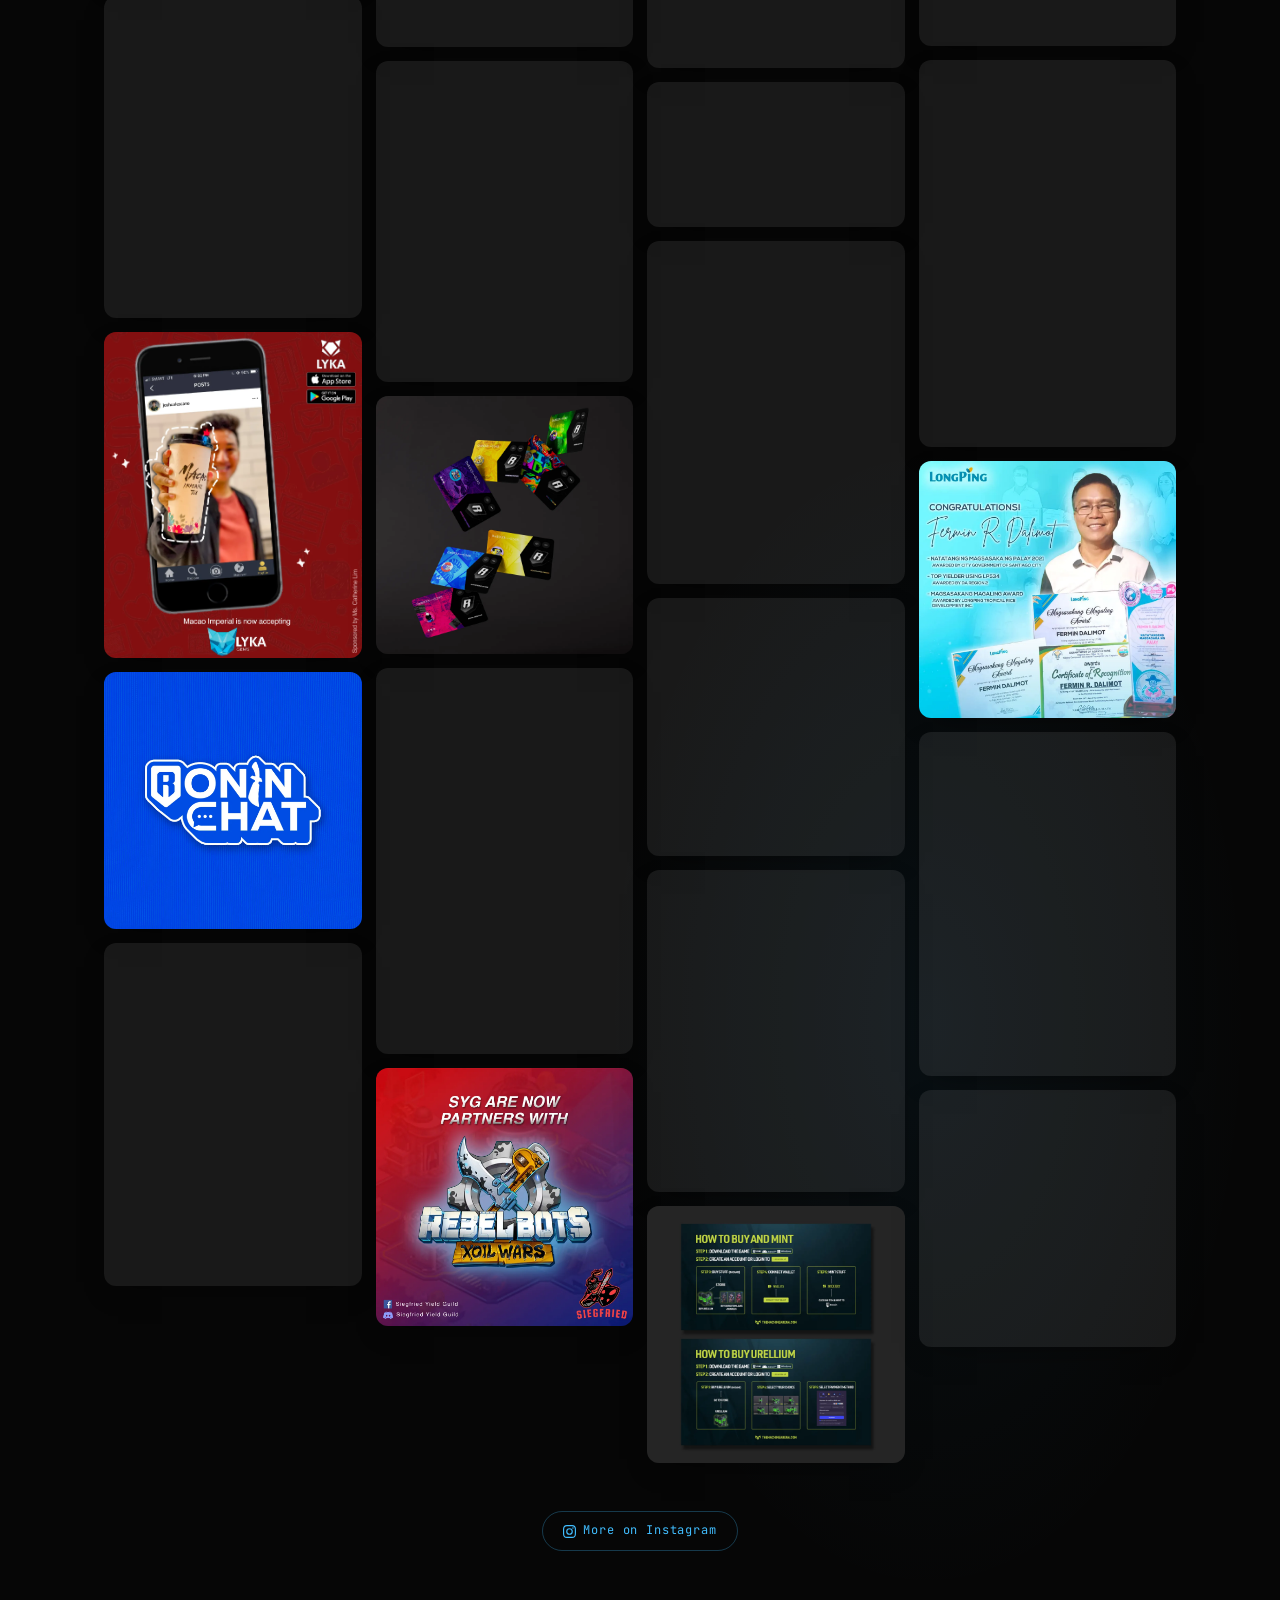
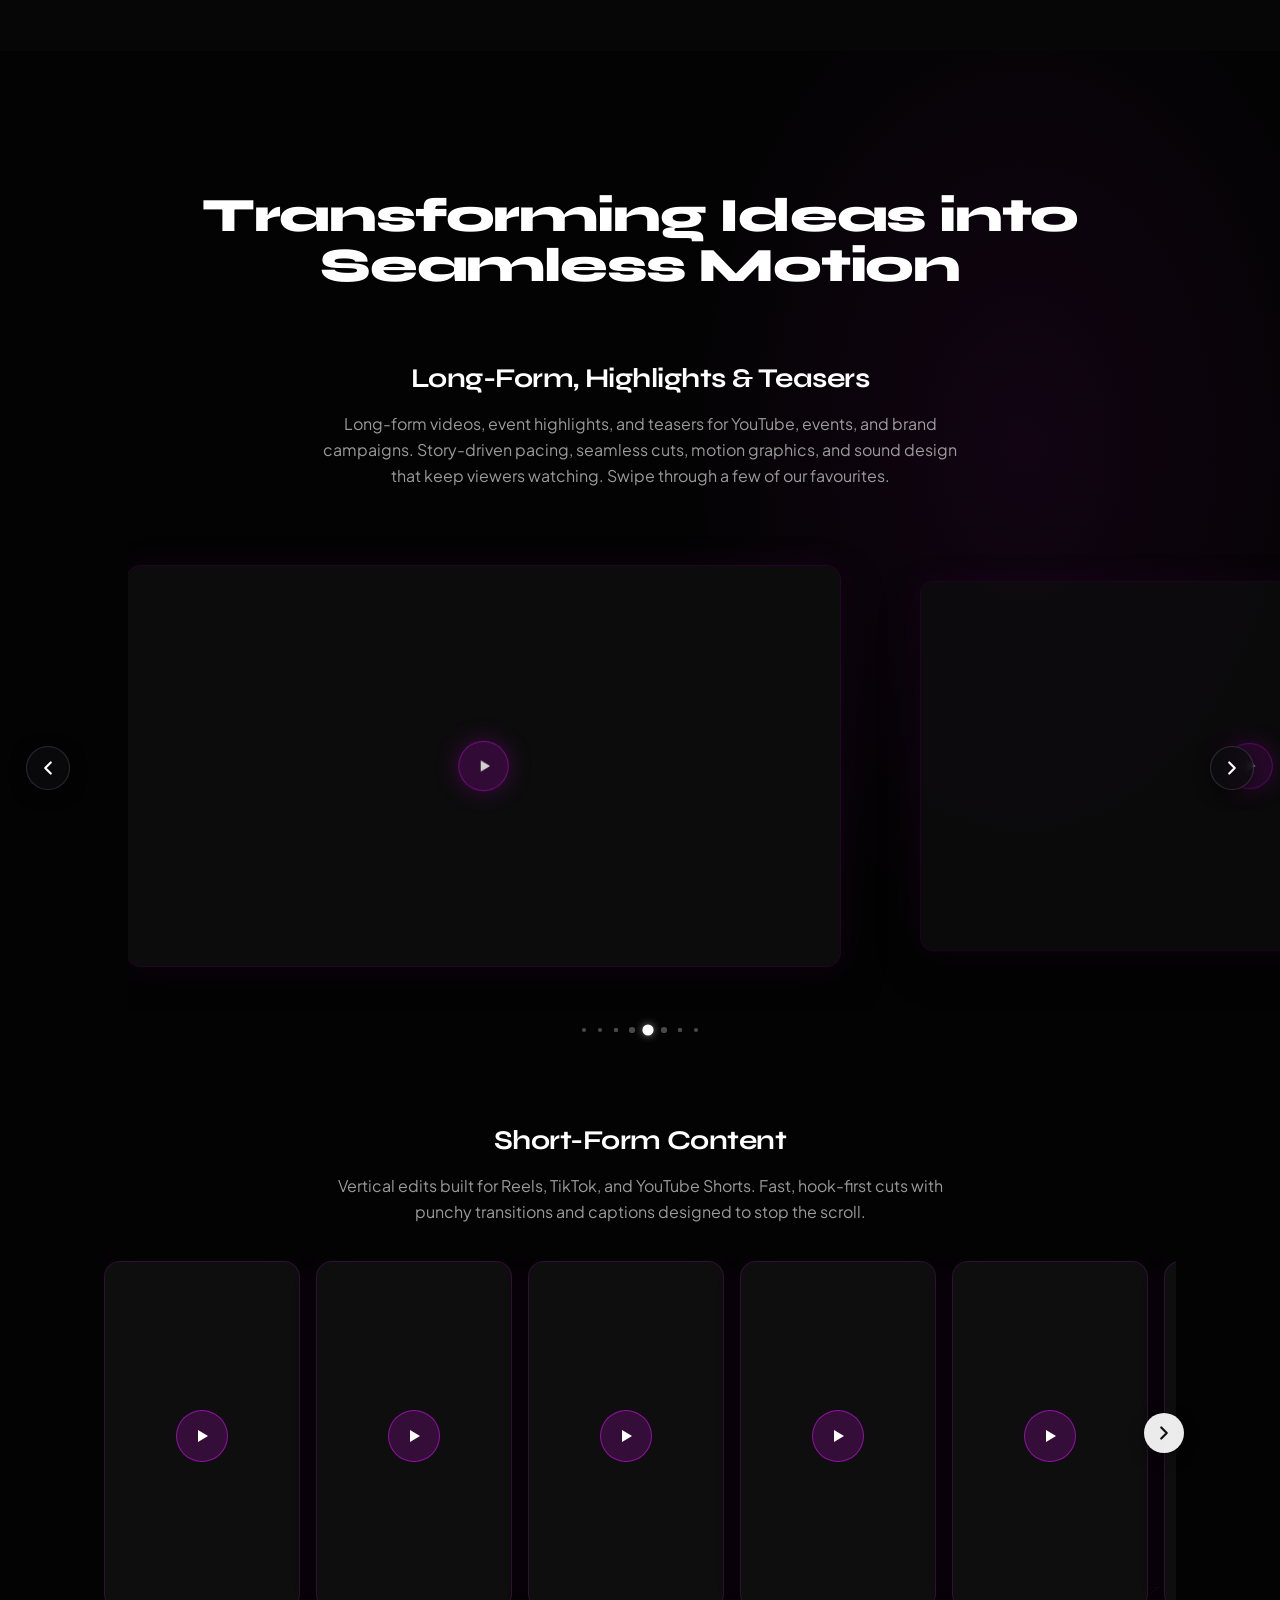
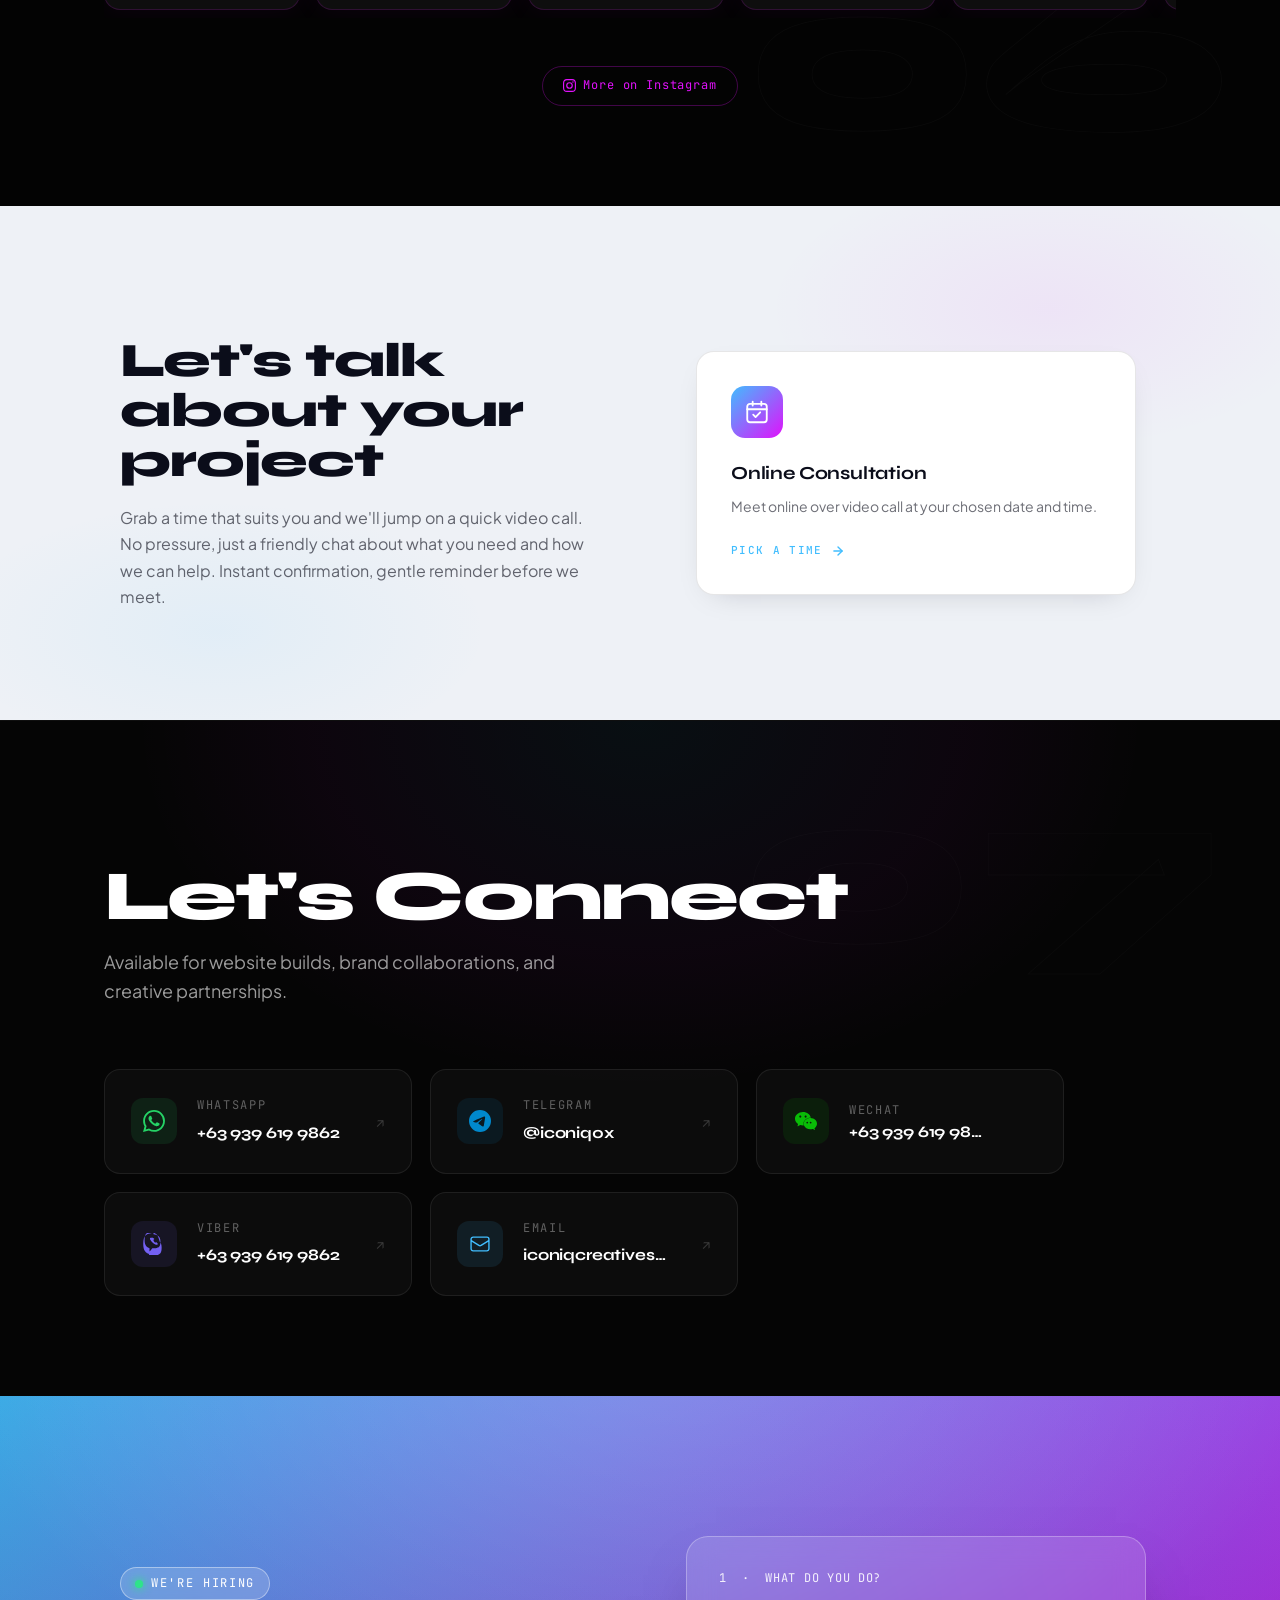
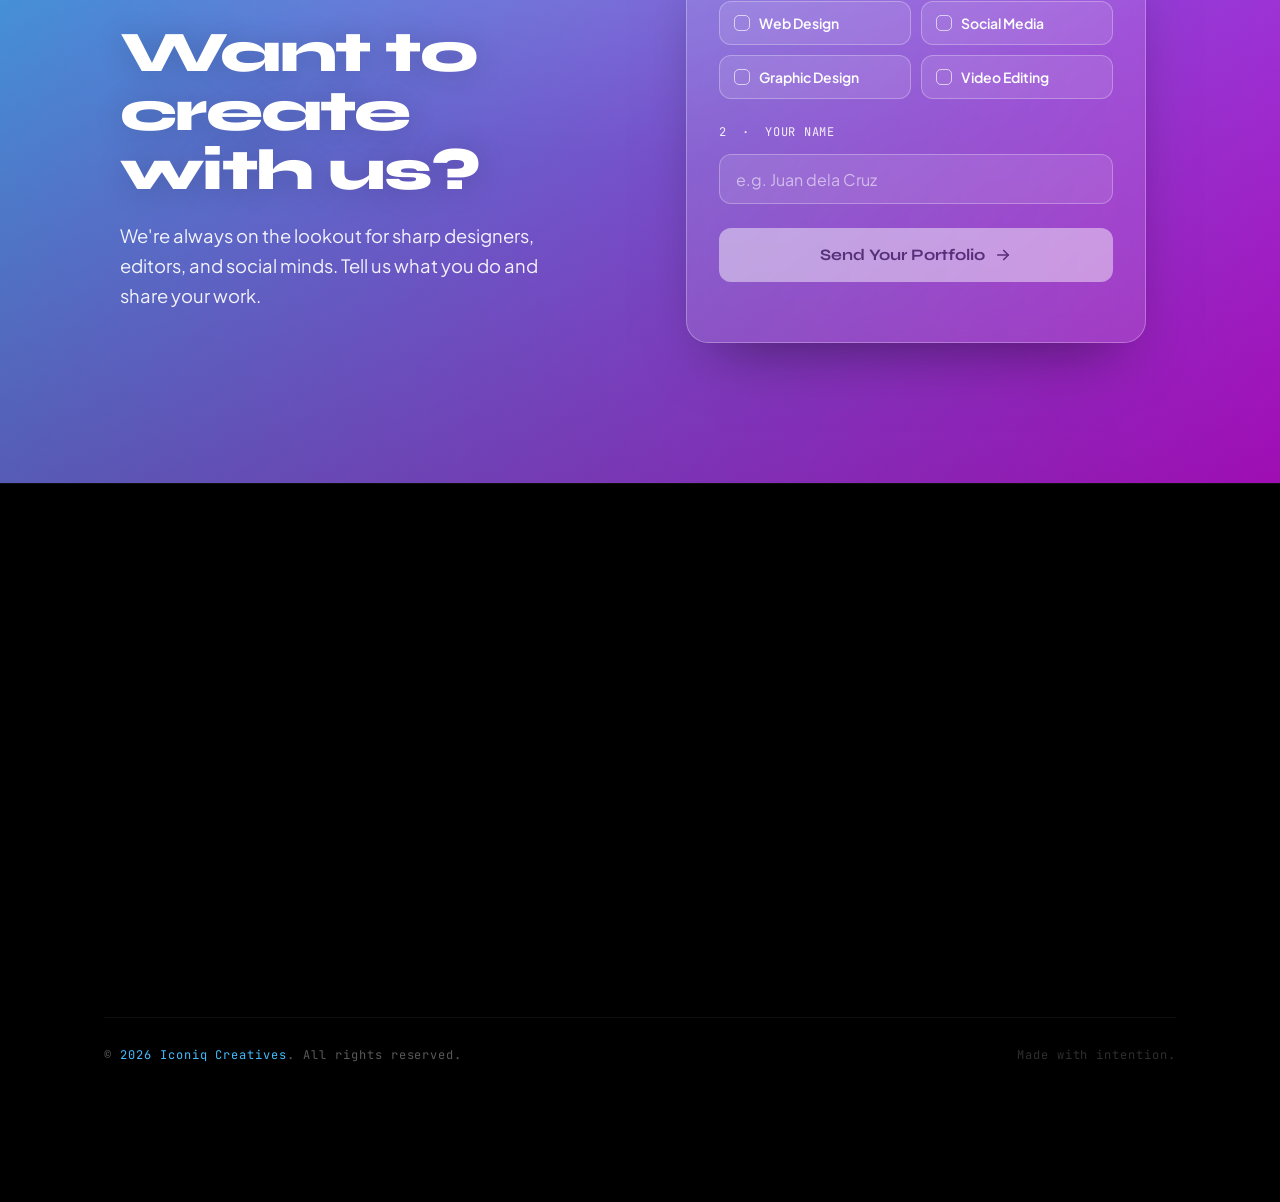
==== commit 8b19d75c: "Use the normal default scrollbar (remove custom 3px gradient scrollbar) Co-Authored-By: Claude Opus " ====
--- a/index.html
+++ b/index.html
@@ -38,7 +38,7 @@
 
   <!-- Styles -->
   <link rel="stylesheet" href="styles/nav.css?v=12">
-  <link rel="stylesheet" href="styles/main.css?v=3">
+  <link rel="stylesheet" href="styles/main.css?v=4">
   <link rel="stylesheet" href="styles/hero.css?v=10">
   <link rel="stylesheet" href="styles/website-design.css?v=12">
   <link rel="stylesheet" href="styles/social-media.css?v=33">
--- a/styles/main.css
+++ b/styles/main.css
@@ -161,13 +161,7 @@
 }
 
 
-/* ── Scrollbar ──────────────────────────────────────── */
-::-webkit-scrollbar       { width: 3px; }
-::-webkit-scrollbar-track { background: #080808; }
-::-webkit-scrollbar-thumb {
-  background: linear-gradient(to bottom, var(--color-blue), var(--color-pink));
-  border-radius: 2px;
-}
+/* Scrollbar: use the browser's normal default (no custom styling). */
 
 
 /* ── Utility: Gradient Text ─────────────────────────── */
